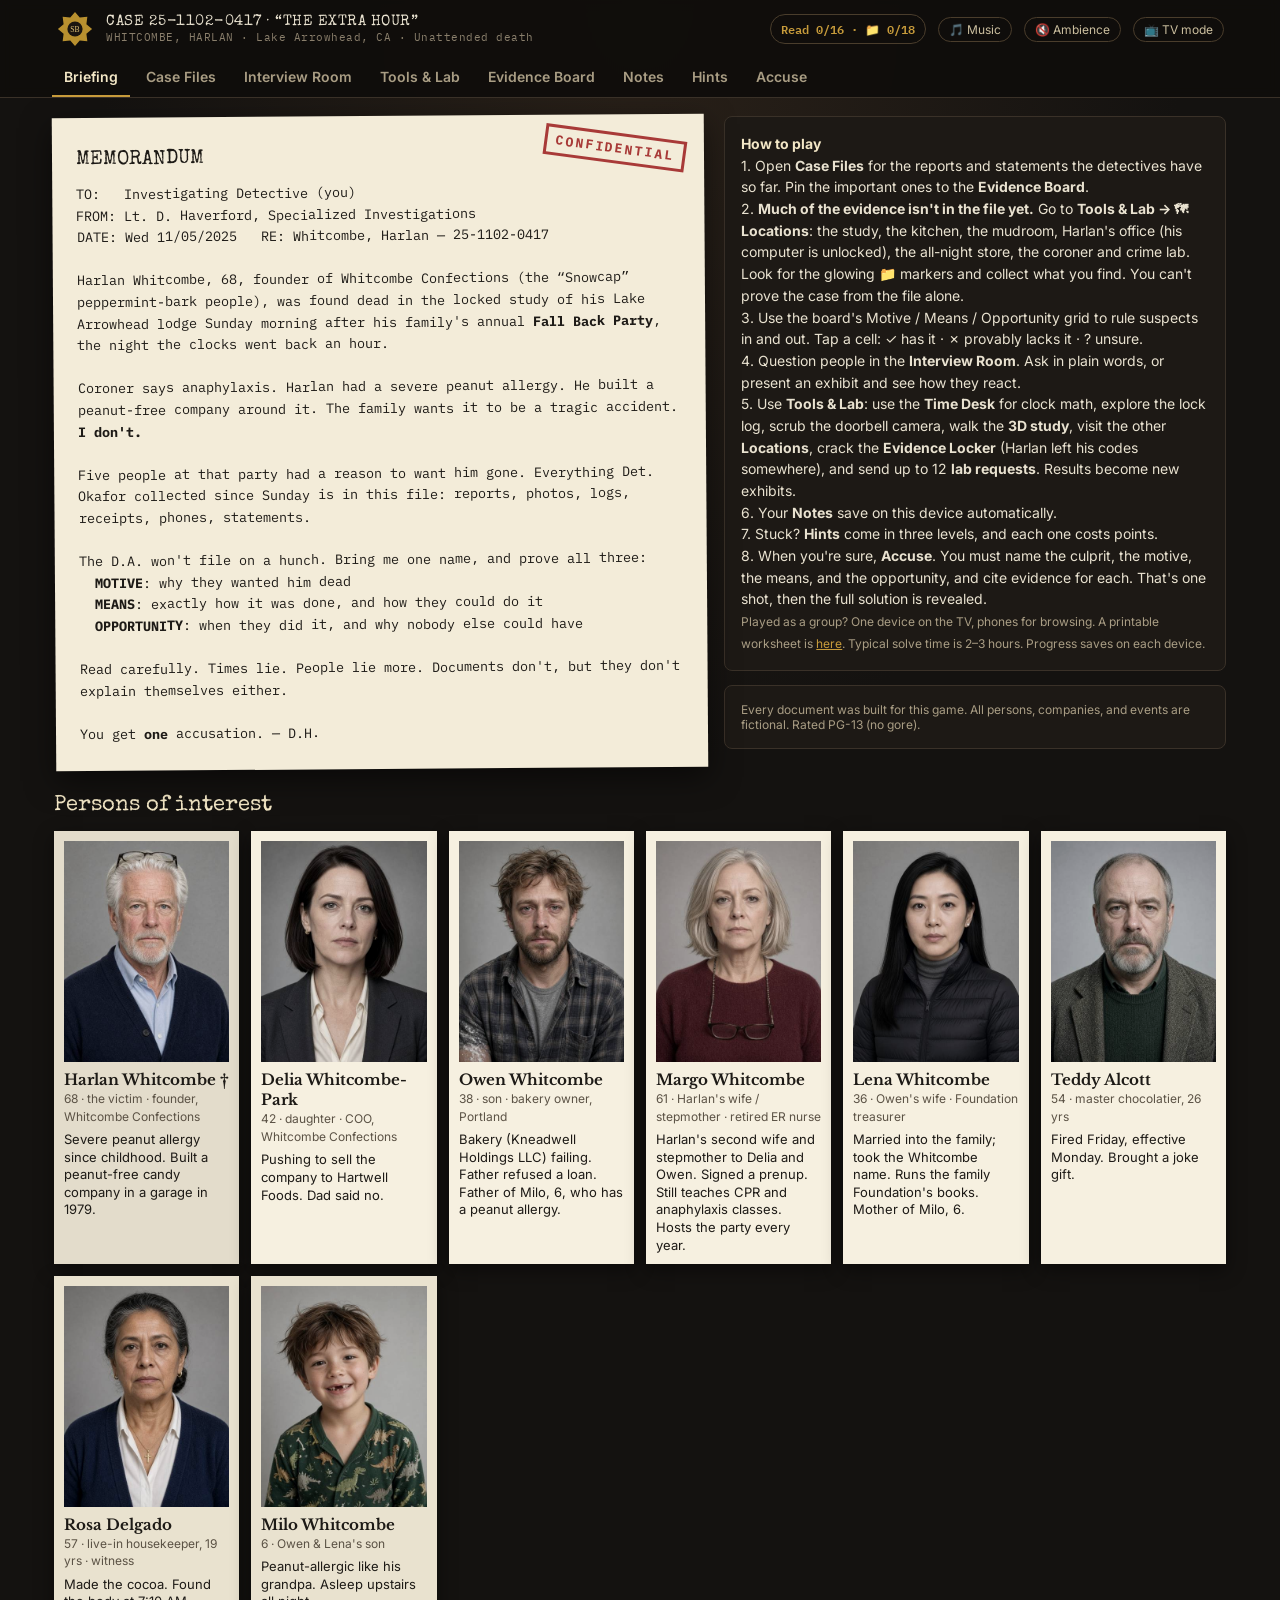
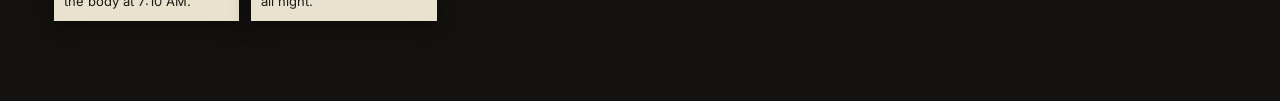
==== case/index.html @ 900fcb33 "Case v22: evidence scattered across locations; new Harlan's office (computer: mail, calendar, histor" ====
<!DOCTYPE html>
<html lang="en">
<head>
<meta charset="utf-8">
<meta name="viewport" content="width=device-width, initial-scale=1, viewport-fit=cover">
<meta name="robots" content="noindex,nofollow">
<title>Case 25-1102-0417 · The Extra Hour</title>
<link rel="preconnect" href="https://fonts.googleapis.com"><link rel="preconnect" href="https://fonts.gstatic.com" crossorigin>
<link href="https://fonts.googleapis.com/css2?family=Special+Elite&family=IBM+Plex+Mono:wght@400;600&family=Inter:wght@400;600;800&family=Caveat:wght@500&family=Libre+Baskerville:wght@400;700&display=swap" rel="stylesheet">
<style>
:root{--bg:#141210;--cork:#3b2a1c;--paper:#f3ecd9;--paper2:#fbf8ef;--ink:#1d1a16;--red:#9b1c1c;--manila:#d9b97a;--muted:#8a7f6c;--accent:#c79b3b}
*{box-sizing:border-box}
html,body{margin:0;background:var(--bg);color:#e9e2d0;font-family:Inter,system-ui,sans-serif;-webkit-text-size-adjust:100%}
body{background:radial-gradient(ellipse at top,#2a2119 0%,#141210 60%) fixed}
button{font:inherit;cursor:pointer}
header.top{position:sticky;top:0;z-index:20;background:rgba(15,13,11,.94);backdrop-filter:blur(6px);border-bottom:1px solid #3a3128}
.bar{display:flex;align-items:center;gap:12px;padding:10px 16px;max-width:1200px;margin:0 auto}
.seal{width:38px;height:38px;flex:none}
.ttl{font-family:'Special Elite',monospace;font-size:15px;line-height:1.2;letter-spacing:.5px}
.ttl small{display:block;color:var(--muted);font-family:'IBM Plex Mono',monospace;font-size:11px}
.score-pill{margin-left:auto;font:600 12px 'IBM Plex Mono';color:var(--accent);border:1px solid #4a3d2c;border-radius:20px;padding:4px 10px;white-space:nowrap}
.sound{background:none;border:1px solid #4a3d2c;color:#cbbf9f;border-radius:20px;padding:4px 10px;font-size:12px}
nav.tabs{display:flex;gap:4px;overflow-x:auto;max-width:1200px;margin:0 auto;padding:0 12px;scrollbar-width:none}
nav.tabs button{background:none;border:none;color:#a99d84;padding:10px 12px;border-bottom:2px solid transparent;font-weight:600;font-size:14px;white-space:nowrap}
nav.tabs button.on{color:#f3e7c6;border-color:var(--accent)}
@media(max-width:700px){nav.tabs{flex-wrap:wrap;overflow-x:visible;justify-content:center;gap:0 2px;padding:0 6px}nav.tabs button{padding:8px 8px;font-size:12.5px}}
main{max-width:1200px;margin:0 auto;padding:18px 14px 80px}
.view{display:none}.view.on{display:block;animation:fade .3s}
@keyframes fade{from{opacity:0;transform:translateY(4px)}to{opacity:1}}
h2.sec{font-family:'Special Elite';font-weight:400;font-size:22px;margin:6px 0 14px;color:#f3e7c6}
.lede{color:#c8bea7;max-width:760px;line-height:1.55}
/* briefing */
.brief{display:grid;grid-template-columns:1.3fr 1fr;gap:18px}
@media(max-width:820px){.brief{grid-template-columns:1fr}}
.memo{background:var(--paper);color:var(--ink);padding:26px 24px;font-family:'IBM Plex Mono',monospace;font-size:13.5px;line-height:1.6;box-shadow:0 10px 30px rgba(0,0,0,.5);position:relative;transform:rotate(-.4deg)}
.memo h3{font-family:'Special Elite';font-size:20px;margin:0 0 8px;font-weight:400}
.stamp{position:absolute;right:18px;top:18px;border:3px solid var(--red);color:var(--red);font:700 13px 'IBM Plex Mono';padding:4px 8px;transform:rotate(8deg);opacity:.85;letter-spacing:2px}
.cards{display:grid;grid-template-columns:repeat(auto-fill,minmax(180px,1fr));gap:12px}
.suspect{background:#f6f0e0;color:var(--ink);padding:10px;box-shadow:0 6px 18px rgba(0,0,0,.45);font-size:13px;line-height:1.35}
.suspect svg{width:100%;height:auto;display:block;background:#cfc6b3;margin-bottom:8px}
.suspect b{font-family:'Libre Baskerville',serif;font-size:15px;display:block}
.suspect i{color:#5b5245;font-style:normal;font-size:12px}
/* files */
.groups h4{font-family:'Special Elite';font-weight:400;color:var(--manila);margin:22px 0 8px;font-size:16px;letter-spacing:.5px}
.files{display:grid;grid-template-columns:repeat(auto-fill,minmax(210px,1fr));gap:12px}
.folder{position:relative;background:linear-gradient(#e2c487,#d4b06b);color:#2a2116;border:none;text-align:left;padding:16px 12px 12px;border-radius:2px 8px 4px 4px;box-shadow:0 4px 12px rgba(0,0,0,.4);min-height:86px;transition:transform .15s}
.folder:before{content:"";position:absolute;top:-9px;left:10px;width:70px;height:12px;background:#e2c487;border-radius:5px 5px 0 0}
.folder:hover{transform:translateY(-2px)}
.folder .id{font:600 11px 'IBM Plex Mono';opacity:.7}
.folder .nm{font-weight:600;font-size:14px;margin-top:3px;line-height:1.25}
.folder .seen{position:absolute;right:8px;top:8px;font-size:11px;font-family:'IBM Plex Mono';color:#5d4a20}
.folder.pinned{outline:2px solid var(--red)}
/* viewer */
.viewer{position:fixed;inset:0;z-index:50;background:rgba(9,8,6,.97);display:none;overflow:auto;-webkit-overflow-scrolling:touch}
.viewer.on{display:block}
.vtools{position:sticky;top:0;display:flex;gap:8px;justify-content:space-between;align-items:center;padding:10px 14px;background:#0e0c0a;border-bottom:1px solid #332a20;z-index:2}
.vtools button{background:#2a231b;border:1px solid #4a3d2c;color:#eadfc4;border-radius:6px;padding:7px 12px;font-size:13px}
.vtools .vt{font:600 13px 'IBM Plex Mono';color:#d8c8a0;overflow:hidden;text-overflow:ellipsis;white-space:nowrap}
.vbody{max-width:860px;margin:20px auto 60px;padding:0 10px}
/* documents */
.doc{background:var(--paper2);color:var(--ink);padding:28px 30px;box-shadow:0 12px 40px rgba(0,0,0,.6);font-family:'IBM Plex Mono',monospace;font-size:13px;line-height:1.55;position:relative;overflow-x:auto}
@media(max-width:600px){.doc{padding:18px 14px;font-size:12px}}
.doc h3{font-family:'Libre Baskerville',serif;font-size:17px;margin:0 0 4px}
.doc .hd{display:flex;justify-content:space-between;gap:10px;border-bottom:2px solid #222;padding-bottom:8px;margin-bottom:12px;flex-wrap:wrap}
.doc .agency{font-family:'Libre Baskerville',serif;font-weight:700;font-size:14px;letter-spacing:.5px}
.doc table{border-collapse:collapse;width:100%;margin:8px 0;font-size:12px}
.doc th,.doc td{border:1px solid #9d9583;padding:4px 6px;text-align:left;vertical-align:top}
.doc th{background:#e8e0cc;font-weight:600}
.doc .fld{display:grid;grid-template-columns:170px 1fr;gap:2px 10px;margin:6px 0}
@media(max-width:600px){.doc .fld{grid-template-columns:1fr}}
.doc .fld div:nth-child(odd){color:#5f574a;font-size:11px;text-transform:uppercase;padding-top:2px}
.doc p{margin:8px 0}
.doc .q{margin:9px 0}.doc .q b{display:inline-block;min-width:92px}
.doc .redact{background:#111;color:#111;user-select:none;padding:0 3px}
.doc .hand{font-family:Caveat,cursive;font-size:20px;color:#1d3f8f;line-height:1.1}
.doc .rstamp{display:inline-block;border:2px solid var(--red);color:var(--red);padding:2px 8px;transform:rotate(-4deg);font-weight:700;letter-spacing:1px;font-size:11px}
.doc .foot{margin-top:16px;padding-top:8px;border-top:1px dashed #999;font-size:11px;color:#655c4e}
.photo{background:#0d0d0d;padding:10px;color:#ddd}
.photo svg{width:100%;height:auto;display:block}
.photo .cap{font:12px 'IBM Plex Mono';color:#bbb;padding:8px 2px 0;line-height:1.5}
.receipt{background:#fbfbf7;width:min(300px,100%);margin:0 auto 18px;padding:16px 14px 26px;font:12px/1.35 'IBM Plex Mono',monospace;color:#222;box-shadow:0 6px 18px rgba(0,0,0,.4);-webkit-mask:linear-gradient(#000 0 0);clip-path:polygon(0 0,100% 0,100% 97%,95% 100%,90% 97%,85% 100%,80% 97%,75% 100%,70% 97%,65% 100%,60% 97%,55% 100%,50% 97%,45% 100%,40% 97%,35% 100%,30% 97%,25% 100%,20% 97%,15% 100%,10% 97%,5% 100%,0 97%)}
.receipt .c{text-align:center}.receipt .r{display:flex;justify-content:space-between}
.email{background:#fff;color:#202124;font-family:Inter,Arial,sans-serif;font-size:14px;line-height:1.5;padding:22px 24px;box-shadow:0 12px 40px rgba(0,0,0,.6)}
.email .subj{font-size:20px;margin:0 0 12px}
.email .meta{font-size:12.5px;color:#5f6368;border-bottom:1px solid #e3e3e3;padding-bottom:10px;margin-bottom:14px}
.email .meta b{color:#202124}
.phone{background:#000;border-radius:28px;padding:14px;max-width:420px;margin:0 auto;box-shadow:0 12px 40px rgba(0,0,0,.6)}
.phone .scr{background:#fff;border-radius:18px;padding:12px;font-family:Inter,sans-serif;color:#111;font-size:13.5px}
.bub{max-width:80%;padding:7px 11px;border-radius:16px;margin:4px 0;line-height:1.35}
.bub.in{background:#e9e9eb}.bub.out{background:#0a84ff;color:#fff;margin-left:auto}
.ts{font-size:10.5px;color:#888;text-align:center;margin:8px 0 2px;font-family:'IBM Plex Mono'}
.clip{background:#efe6cf;color:#222;font-family:'Libre Baskerville',serif;padding:22px;columns:2 240px;column-gap:22px;font-size:13px;line-height:1.55;box-shadow:0 12px 40px rgba(0,0,0,.6)}
.clip h3{column-span:all;font-size:24px;margin:0 0 6px;line-height:1.15}
.mono{font-family:'IBM Plex Mono',monospace}
/* board */
.board{background:var(--cork) url("data:image/svg+xml,%3Csvg xmlns='http://www.w3.org/2000/svg' width='120' height='120'%3E%3Cfilter id='n'%3E%3CfeTurbulence baseFrequency='.9' numOctaves='3'/%3E%3CfeColorMatrix values='0 0 0 0 .2 0 0 0 0 .13 0 0 0 0 .07 0 0 0 .55 0'/%3E%3C/filter%3E%3Crect width='120' height='120' filter='url(%23n)'/%3E%3C/svg%3E");padding:16px;border:10px solid #5b3f26;box-shadow:inset 0 0 40px rgba(0,0,0,.6)}
.grid{width:100%;border-collapse:separate;border-spacing:4px;font-size:13px}
.grid th{color:#f2e5c4;font-weight:600;text-align:left;padding:4px}
.grid td.nm{background:#f6f0e0;color:#222;padding:8px;font-weight:600;font-family:'Libre Baskerville';font-size:13px}
.cell{width:100%;min-width:64px;height:40px;border:none;border-radius:3px;background:#efe6cf;color:#222;font:700 18px Inter}
.cell[data-s="1"]{background:#cfe8c4;color:#1d5a12}.cell[data-s="2"]{background:#f1c8c0;color:#8f1b0f}.cell[data-s="3"]{background:#f3e3a8;color:#6b5207}
.pins{display:flex;flex-wrap:wrap;gap:10px;margin-top:14px}
.pin{background:#fbf6e6;color:#222;padding:10px 12px 8px;font-size:12.5px;box-shadow:0 4px 10px rgba(0,0,0,.5);position:relative;transform:rotate(var(--r,-1deg));max-width:200px;border:none;text-align:left}
.pin:before{content:"";position:absolute;top:-6px;left:50%;width:12px;height:12px;border-radius:50%;background:radial-gradient(circle at 35% 35%,#ff6b6b,#9b1c1c);box-shadow:0 2px 3px rgba(0,0,0,.5)}
.legend{color:#e8dcbc;font-size:12px;margin-top:8px}
textarea.notes{width:100%;min-height:55vh;background:#fdfaf0 repeating-linear-gradient(#fdfaf0 0 27px,#c9d8ef 27px 28px);color:#1d2a4a;border:none;padding:10px 14px 10px 46px;font:20px/28px Caveat,cursive;box-shadow:0 10px 30px rgba(0,0,0,.5);background-attachment:local;border-left:2px solid #e7a3a3;outline:none}
.panel{background:#1d1915;border:1px solid #3a3128;border-radius:8px;padding:16px;margin-bottom:14px}
.btn{background:var(--accent);color:#1a1209;border:none;border-radius:6px;padding:10px 16px;font-weight:700}
.btn.ghost{background:none;color:#e6d7b0;border:1px solid #5a4a33}
.btn.red{background:#9b1c1c;color:#fff}
.hint{border-left:3px solid var(--accent);padding:8px 12px;margin:10px 0;background:#25201a;color:#eadfc4;line-height:1.5}
form.acc label.opt{display:block;background:#f6f0e0;color:#222;margin:6px 0;padding:9px 11px;border-radius:4px;font-size:14px;line-height:1.35;cursor:pointer}
form.acc label.opt input{margin-right:8px}
form.acc fieldset{border:1px solid #3a3128;border-radius:8px;margin:0 0 16px;padding:12px}
form.acc legend{font-family:'Special Elite';color:#f3e7c6;font-size:17px;padding:0 6px}
.evpick{display:grid;grid-template-columns:repeat(auto-fill,minmax(200px,1fr));gap:4px;margin-top:8px}
.evpick label{font-size:12.5px;background:#2a231b;padding:6px 8px;border-radius:4px;color:#e6dcc3;cursor:pointer}
.small{font-size:12px;color:#a99d84}
.reveal{background:var(--paper);color:var(--ink);padding:24px;line-height:1.6;font-size:14.5px;box-shadow:0 12px 40px rgba(0,0,0,.6)}
.reveal h3{font-family:'Special Elite';font-weight:400;font-size:22px;margin:16px 0 6px}
.scoretbl td{padding:4px 10px;border-bottom:1px solid #ddd}
.big{font:800 46px Inter;color:var(--red)}
.mag{position:absolute;pointer-events:none;border:3px solid #ccc;border-radius:50%;width:170px;height:170px;box-shadow:0 6px 18px rgba(0,0,0,.6);display:none;background-repeat:no-repeat;z-index:5}
.toast{position:fixed;bottom:18px;left:50%;transform:translateX(-50%);background:#2b241b;color:#f3e7c6;padding:10px 16px;border-radius:8px;border:1px solid #5a4a33;z-index:99;display:none;font-size:14px}
@media(max-width:600px){.ttl small{display:none}.ttl{font-size:12px}.seal{width:30px;height:30px}.sound{padding:4px 8px;font-size:11px}.score-pill{font-size:11px;padding:3px 8px}.vtools{padding:8px}.vtools .vt{font-size:11px}.vtools button{padding:6px 9px}}
.suspect img{width:100%;aspect-ratio:3/4;object-fit:cover;display:block;margin-bottom:8px;filter:saturate(.85) contrast(1.02)}
.ivpick{display:flex;gap:10px;overflow-x:auto;padding-bottom:8px}
.ivpick button{background:#f6f0e0;border:none;padding:6px 6px 8px;width:104px;flex:none;color:#222;font-size:12px;font-weight:600;box-shadow:0 4px 12px rgba(0,0,0,.4)}
.ivpick button{border-radius:8px}.ivpick button.on{outline:2px solid var(--accent);outline-offset:2px}
.ivpick img{width:100%;aspect-ratio:3/4;object-fit:cover;display:block;margin-bottom:4px}
.iv{display:grid;grid-template-columns:minmax(360px,420px) minmax(0,1fr);gap:20px;margin-top:12px;align-items:stretch}
.iv .por{position:relative}
.iv .por img{width:100%;box-shadow:0 10px 28px rgba(0,0,0,.45)}
@media(max-width:700px){
main:has(#v-interview.on){padding:0 12px;height:calc(100dvh - var(--head,9rem));max-height:calc(100dvh - var(--head,9rem));overflow:hidden;box-sizing:border-box}
#v-interview.view.on{display:flex;flex-direction:column;flex:1;height:100%;max-height:100%;overflow:hidden;min-height:0}
#v-interview .lede{flex:none;margin:0 0 6px;font-size:13px;display:-webkit-box;-webkit-box-orient:vertical;-webkit-line-clamp:2;overflow:hidden}
#ivpick{flex:none;padding-bottom:6px}
#ivroom{flex:1;min-height:0;display:flex;flex-direction:column;overflow:hidden}
.iv{display:flex;flex-direction:column;gap:0;margin-top:4px;flex:1;min-height:0;overflow:hidden}
.iv>*{min-width:0}
.iv .por{position:relative;display:flex;flex-direction:column;align-items:center;text-align:center;flex:none;z-index:2}
.iv .por img{width:min(90vw,100%,calc(45vh * 3 / 4));flex:none}
.iv-main{flex:1;min-height:0;display:flex;flex-direction:column}
.livebar{flex:none}
.chat{flex:1;min-height:120px;max-height:none;overflow:auto}
.dock{flex:none}
}
.chat{flex:1;min-height:200px;max-height:56vh;overflow:auto;padding:8px 4px 14px;display:flex;flex-direction:column;gap:10px;font:15px/1.55 Inter,system-ui,sans-serif;color:#efe6cf;background:transparent;scrollbar-width:thin}
.chat .qq{align-self:flex-end;max-width:85%;background:#3a332b;color:#f3e7c6;border-radius:16px 16px 4px 16px;padding:8px 12px;font-size:13.5px;font-weight:500;line-height:1.45}
.chat .qq.ev,.chat .ev{background:#2c3640;color:#d7e4f0}
.chat .aa{align-self:flex-start;max-width:92%;padding:2px 2px 6px;font-size:15px;line-height:1.55;color:#efe6cf}
.chat .aa i,.chat .aa i.sd,.chat .aa .beat{font-style:italic;color:#b9ad8f;font-size:13.5px;font-family:inherit}
.chat .aa.live{border-left:2px solid var(--accent);padding-left:10px}
.askrow{display:flex;gap:8px;margin-top:10px;flex-wrap:wrap}
.askrow input,.askrow select{flex:1;min-width:180px;background:#1d1915;border:1px solid #4a3d2c;color:#eee;padding:10px;border-radius:6px;font:14px Inter}
.toolnav{display:flex;gap:6px;flex-wrap:wrap;margin-bottom:12px}
.toolnav button{background:#2a231b;border:1px solid #4a3d2c;color:#e6dcc3;border-radius:20px;padding:7px 12px;font-size:13px}
.toolnav button.on{background:var(--accent);color:#1a1209}
.ltbl{width:100%;border-collapse:collapse;background:var(--paper2);color:#222;font:12.5px 'IBM Plex Mono'}
.ltbl th{background:#e8e0cc;cursor:pointer;user-select:none;padding:6px;border:1px solid #bbb;text-align:left}
.ltbl td{padding:5px 6px;border:1px solid #ccc}
.ltbl tr.hl td{background:#fff3b0}
.keypad{display:grid;grid-template-columns:repeat(3,64px);gap:10px;justify-content:center;margin:14px auto}
.keypad button{height:64px;border-radius:50%;border:1px solid #555;background:#2b2b2e;color:#fff;font:600 22px Inter}
.dots{display:flex;gap:10px;justify-content:center;margin:10px}.dots span{width:13px;height:13px;border-radius:50%;border:2px solid #ddd}.dots span.f{background:#ddd}
.lockcard{background:#111;border-radius:22px;padding:20px;max-width:340px;margin:0 auto;color:#fff;text-align:center;box-shadow:0 10px 30px rgba(0,0,0,.6)}
.dial{display:flex;gap:8px;justify-content:center;margin:14px 0}.dial input{width:52px;height:64px;text-align:center;font:700 28px 'IBM Plex Mono';background:#c9b27a;border:3px solid #6b5527;border-radius:6px;color:#2a1d07}
.labform{background:var(--paper2);color:#222;padding:18px;font-family:'IBM Plex Mono',monospace;font-size:13px;max-width:720px}
.labform select,.labform textarea{width:100%;padding:8px;font:13px 'IBM Plex Mono';margin:4px 0 10px;border:1px solid #999;background:#fff}
.labres{margin-top:14px}
.scrub input[type=range]{width:100%}
.livebar{display:flex;align-items:center;gap:8px;flex-wrap:nowrap;margin:0 0 6px;color:#e6dcc3;font-size:13px;min-width:0}
.livebar .livestat{flex:1;min-width:0;overflow:hidden;text-overflow:ellipsis;white-space:nowrap;color:#b9ad8f;font-size:12px}
[hidden]{display:none!important}
.pm-msg{margin:12px 0 0;padding:14px 16px;color:#efe6cf;background:#2a251f;border-radius:12px;font:15px/1.5 Inter,system-ui,sans-serif;max-width:36rem}
#ivroom .pm-msg{margin-top:8px}

.livebar .pill.tight{padding-left:10px}
.livebar label.pill{display:inline-flex;gap:6px;align-items:center;cursor:pointer;font-weight:600}
.livebar .beta{background:var(--accent);color:#1a1209;border-radius:8px;padding:1px 6px;font-size:10px;text-transform:uppercase}
.typing{animation:blink 1s infinite}@keyframes blink{50%{opacity:.3}}
.ltnote{background:#fff7d1;border:1px dashed #b8a24a;padding:8px 10px;margin:6px 0 10px;font-size:13px;color:#3a3220}.timedesk p{margin:8px 0;line-height:1.5}.tdgrid{display:grid;grid-template-columns:minmax(0,1.4fr) minmax(0,1fr);gap:16px;margin-top:8px}@media(max-width:700px){.tdgrid{grid-template-columns:minmax(0,1fr)}}.tdconv{background:#1d1915;border:1px solid #4a3d2c;border-radius:8px;padding:10px;margin-top:12px}.tdconv .row2{display:flex;flex-wrap:wrap;gap:8px;align-items:center;margin:8px 0}.tdconv input{background:#2a241d;color:#eee;border:1px solid #4a3d2c;border-radius:6px;padding:6px;width:110px;margin-left:6px}.tdout{color:#f3e7c6}

/* v10: phones (m11, m12) */
@media(max-width:480px){.vtools{gap:6px}.vtools .vt{flex:1;min-width:0}.vtools .vbtns{flex:none;white-space:nowrap}.vtools .pl{display:none}}
@media(max-width:420px){.board{padding:8px;border-width:6px}.cell{min-width:48px}}
/* v10: live voice upgrades */
.onair{display:inline-flex;align-items:center;gap:4px;background:#2a0b08;color:#ff5a47;border:1px solid #ff5a47;border-radius:6px;padding:1px 8px;font:700 11px 'IBM Plex Mono',monospace;letter-spacing:1.5px;text-shadow:0 0 6px #ff3b2b;animation:onair 2.4s ease-in-out infinite}
@keyframes onair{0%,100%{opacity:1;box-shadow:0 0 8px rgba(255,59,43,.55)}50%{opacity:.72;box-shadow:0 0 2px rgba(255,59,43,.2)}}
.vbtn{margin-left:auto;background:#2a231b;border:1px solid #4a3d2c;color:#eadfc4;border-radius:14px;padding:4px 10px;font-size:12px;cursor:pointer}
.mic{min-width:48px;font-size:18px;touch-action:none;user-select:none;-webkit-user-select:none}
.mic.rec{background:#8f1b0f!important;color:#fff;border-color:#ff5a47!important;animation:onair 1s ease-in-out infinite}
.chat .beat{color:#6b5d48}
.chat .tw{opacity:0}.chat .tw.on{opacity:1;transition:opacity .12s}
.por img.talking{animation:talk .42s ease-in-out infinite alternate}
@keyframes talk{from{transform:scale(1);filter:brightness(1)}to{transform:scale(1.025);filter:brightness(1.12)}}
@media(prefers-reduced-motion:reduce){.por img.talking,.onair,.mic.rec{animation:none}}
/* v10: living-room (TV) mode */
body.tv main{zoom:1.3}
body.tv .viewer{zoom:1.25}
body.tv .top .bar{zoom:1.15}
body.tv #tvbtn{background:#b8902f;color:#1a1209}
body.tv #v-interview .lede{display:none}
body.tv .chat{font-size:20px;line-height:1.5;max-height:62vh}
body.tv .chat .qq,body.tv .chat .ev,body.tv .chat .qq.ev{font-size:16px}
body.tv .askbar input,body.tv .askrow input,body.tv .askrow select{font-size:17px}
@media(min-width:800px){body.tv .iv{display:grid;grid-template-columns:minmax(360px,420px) minmax(0,1fr)!important;gap:22px;align-items:start}
 body.tv .iv .por{display:block}body.tv .iv .por img{width:100%}
 body.tv #chat>div:not(:nth-last-child(-n+4)){display:none}
 body.tv #chat{font-size:22px;min-height:42vh;background:transparent;color:#f6efdc;box-shadow:none}
 body.tv #chat .qq{color:#ffb4a6}body.tv #chat .ev{color:#9fc8ef}body.tv #chat .beat{color:#bfae8d}}
@media(max-width:600px){.sound .sl{display:none}.sound{font-size:14px!important;padding:4px 8px}}
/* v11: animated portraits */
.iv .por .pv{position:relative;width:100%;aspect-ratio:3/4;overflow:hidden;background:#2b2b2b;box-shadow:0 6px 18px rgba(0,0,0,.5);flex:none}
.iv .por .pv img,.iv .por .pv video{position:absolute;inset:0;width:100%;height:100%;object-fit:cover;box-shadow:none;display:block}
.iv .por .pv video{opacity:0;transition:opacity .15s linear;pointer-events:none}
.iv .por .pv video.on{opacity:1}
.iv .por .pv.novid video{display:none}
/* when a suspect is open: drop the lede, shrink the picker, keep face + dock on screen */
#v-interview:has(.iv) h2.sec,#v-interview:has(.iv) .lede{display:none}
#v-interview:has(.iv) #ivpick button{width:72px;padding:4px 4px 6px;font-size:11px}
#v-interview:has(.iv) #ivpick{padding-bottom:4px;gap:8px}
@media(max-width:700px){
  body:has(#v-interview.on) .ttl{font-size:12px;max-width:42vw;white-space:nowrap;overflow:hidden;text-overflow:ellipsis}
  body:has(#v-interview.on) nav.tabs{flex-wrap:nowrap;overflow-x:auto;justify-content:flex-start;padding:0 8px}
  #v-interview:has(.iv) #ivpick button{width:56px;padding:3px;font-size:10px}
  #v-interview:has(.iv) .iv .por .pv{width:min(90vw,100%,calc(36vh * 3 / 4));max-height:36vh}
  #v-interview:has(.iv) .nameplate{width:min(90vw,100%,calc(36vh * 3 / 4))}
}
@media(min-width:701px){
  #v-interview:has(.iv){display:flex;flex-direction:column;height:calc(100dvh - var(--head,6.5rem) - 12px);max-height:calc(100dvh - var(--head,6.5rem) - 12px);overflow:hidden}
  #v-interview:has(.iv) #ivroom{flex:1;min-height:0;display:flex;flex-direction:column}
  #v-interview:has(.iv) .iv{flex:1;min-height:0;margin-top:8px;grid-template-columns:minmax(280px,min(420px,calc((100dvh - var(--head,6.5rem) - 8rem) * 3 / 4))) minmax(0,1fr)}
  #v-interview:has(.iv) .iv .por .pv{width:100%;max-height:calc(100dvh - var(--head,6.5rem) - 8rem)}
  #v-interview:has(.iv) .iv-main{max-height:none;flex:1;min-height:0;height:100%;display:flex;flex-direction:column}
  #v-interview:has(.iv) .iv-main .chat{flex:1;min-height:0}
}
/* v13: interview chrome — large sticky portraits, chat bubbles, docked ask bar, evidence chips */
.iv .por .pv{border-radius:12px}
@media(max-width:700px){.iv .por .pv{width:min(90vw,100%,calc(45vh * 3 / 4));max-height:45vh;border-radius:12px}}
@media(min-width:701px){
  .iv{align-items:start}
  .iv .por{position:sticky;top:calc(var(--head,6.5rem) + 8px)}
  .iv-main{min-height:0;display:flex;flex-direction:column;max-height:calc(100dvh - var(--head,6.5rem) - 24px)}
  .iv-main .chat{max-height:none}
}
@media(min-width:800px){body.tv .iv .por .pv{width:100%}}
.nameplate{position:absolute;left:50%;bottom:0;transform:translateX(-50%);width:100%;max-width:100%;box-sizing:border-box;padding:36px 14px 12px;background:linear-gradient(transparent,rgba(0,0,0,.88));text-align:left;z-index:3;pointer-events:none;border-radius:0 0 12px 12px}
@media(max-width:700px){.nameplate{width:min(90vw,100%,calc(45vh * 3 / 4));text-align:center}}
.nameplate b{display:block;font:700 16px/1.25 'Libre Baskerville',serif;color:#f3e7c6;text-shadow:0 1px 6px #000}
.nameplate span,.nameplate .role,.nameplate .small{display:block;margin-top:2px;font:12px/1.35 Inter,system-ui,sans-serif;color:#d4cbb0;text-shadow:0 1px 4px #000}
.iv-main{min-width:0}
.dock{flex:none;padding:6px 0 calc(8px + env(safe-area-inset-bottom,0));min-width:0;width:100%;overflow:hidden}
.chips{display:flex;flex-wrap:wrap;gap:6px;align-content:flex-start;max-height:calc(3 * 26px + 2 * 6px + 4px);overflow-x:hidden;overflow-y:auto;padding:2px 0 2px;scrollbar-width:thin;-webkit-overflow-scrolling:touch;min-width:0}
.chip{flex:0 0 auto;max-width:100%;box-sizing:border-box;background:#2a251f;color:#eadfc4;border:0;border-radius:999px;padding:5px 9px;font:600 12px Inter,system-ui,sans-serif;white-space:nowrap;cursor:pointer}
.chip b{color:#f3e7c6;margin-right:4px;font-weight:700}
.chip.pinned{box-shadow:inset 0 0 0 1px var(--accent)}
.chip:hover,.chip:focus{background:#3a332b}
.askbar{display:flex;gap:8px;align-items:center;flex-wrap:nowrap;margin:0}
.askbar input{flex:1;min-width:0;padding:12px 16px;border:0;border-radius:999px;background:#241f1a;color:#efe6cf;font:15px Inter,system-ui,sans-serif;outline:none}
.askbar input:focus{box-shadow:0 0 0 2px rgba(199,155,59,.55)}
.icon-btn{flex:none;width:44px;height:44px;border:0;border-radius:50%;background:#2a251f;color:#efe6cf;font-size:18px;cursor:pointer;display:inline-flex;align-items:center;justify-content:center;touch-action:none;user-select:none;-webkit-user-select:none;-webkit-touch-callout:none}
.icon-btn:hover{background:#3a332b}
.icon-btn.rec,.icon-btn.mic.rec{background:#8f1b0f;color:#fff;animation:onair 1s ease-in-out infinite}
.listen-hint{display:none;font:600 12px Inter,system-ui,sans-serif;color:#f3d0c8;padding:0 2px 6px;letter-spacing:.02em}
.listen-hint.on,.listen-hint:not([hidden]){display:block;animation:onair 1s ease-in-out infinite}
.ask-btn{flex:none;border:0;border-radius:999px;padding:0 18px;height:44px;background:var(--accent);color:#1a1209;font:700 14px Inter,system-ui,sans-serif;cursor:pointer}
.ask-btn:hover{filter:brightness(1.08)}
.pill{display:inline-flex;align-items:center;gap:5px;background:#2a251f;color:#eadfc4;border:0;border-radius:999px;padding:6px 11px;font:600 12px Inter,system-ui,sans-serif;text-decoration:none;white-space:nowrap;cursor:pointer;line-height:1.2}
.pill:hover{background:#3a332b}
.pill input{accent-color:var(--accent)}
.help-pop{background:#221e19;border-radius:12px;padding:12px 14px;margin:0 0 8px;font-size:13px;color:#d4cbb0;line-height:1.55;flex:none}
.help-pop p{margin:0}
.help-pop[hidden]{display:none}
@media(max-width:420px){.livebar .lbl{display:none}.pill{padding:6px 9px}}
.aa i.sd{font-style:italic;color:#b9ad8f;font-family:inherit}

#v-interview .chat{min-height:0}
@media(max-width:700px){#v-interview .chat{min-height:0}#v-interview .dock{padding-bottom:calc(6px + env(safe-area-inset-bottom,0))}}

.placegrid{display:grid;grid-template-columns:repeat(auto-fill,minmax(210px,1fr));gap:12px}
.placecard{position:relative;text-align:left;background:#17130f;border:1px solid #4a3d2c;border-radius:12px;overflow:hidden;color:#eadfc4;cursor:pointer;padding:0;font:inherit}
.placecard img{display:block;width:100%;aspect-ratio:16/9;object-fit:cover}
.placecard b{display:block;padding:8px 10px 0;font:600 15px Georgia,serif;color:#f3e7c6}
.placecard span{display:block;padding:2px 10px 10px;font-size:11.5px;color:#b9ab8a}
.placecard i{position:absolute;right:8px;top:8px;background:rgba(20,16,12,.85);border:1px solid #b8862f;color:#f3e7c6;border-radius:12px;padding:2px 8px;font-size:11px;font-style:normal}
@media(max-width:440px){.score-pill{white-space:normal;text-align:center;max-width:74px;line-height:1.25;padding:3px 6px}header.top .bar .ttl{min-width:0}}
</style>
<link rel="icon" href="data:image/svg+xml,%3Csvg xmlns='http://www.w3.org/2000/svg' viewBox='0 0 16 16'%3E%3Ctext y='14' font-size='14'%3E%F0%9F%95%B5%3C/text%3E%3C/svg%3E">
</head>
<body>
<header class="top">
 <div class="bar">
  <svg class="seal" viewBox="0 0 40 40"><path d="M20 2l5 6 8-1-1 8 6 5-6 5 1 8-8-1-5 6-5-6-8 1 1-8-6-5 6-5-1-8 8 1z" fill="#b8902f"/><circle cx="20" cy="20" r="8" fill="#1a1510"/><text x="20" y="23.5" font-size="8" text-anchor="middle" fill="#e2c479" font-family="Georgia">SB</text></svg>
  <div class="ttl">CASE 25-1102-0417 · “THE EXTRA HOUR”<small>WHITCOMBE, HARLAN · Lake Arrowhead, CA · Unattended death</small></div>
  <span class="score-pill" id="pill">Files read 0/34</span>
  <button class="sound" id="bgmbtn" type="button" aria-pressed="true" aria-label="Music">🎵<span class="sl"> Music</span></button>
  <button class="sound" id="snd" aria-pressed="false" aria-label="Ambience">🔇<span class="sl"> Ambience</span></button>
  <button class="sound" id="tvbtn" aria-pressed="false" title="Living-room mode: big text, full screen, screen stays awake" aria-label="TV mode">📺<span class="sl"> TV mode</span></button>
 </div>
 <nav class="tabs" id="tabs">
  <button data-v="brief" class="on">Briefing</button><button data-v="files">Case Files</button><button data-v="interview">Interview Room</button><button data-v="tools">Tools &amp; Lab</button><button data-v="board">Evidence Board</button><button data-v="notes">Notes</button><button data-v="hints">Hints</button><button data-v="accuse">Accuse</button>
 </nav>
</header>
<main>
<section class="view on" id="v-brief">
 <div class="brief">
  <div class="memo">
   <div class="stamp">CONFIDENTIAL</div>
   <h3>MEMORANDUM</h3>
   TO: &nbsp;&nbsp;Investigating Detective (you)<br>
   FROM: Lt. D. Haverford, Specialized Investigations<br>
   DATE: Wed 11/05/2025 &nbsp; RE: Whitcombe, Harlan — 25-1102-0417<br><br>
   Harlan Whitcombe, 68, founder of Whitcombe Confections (the “Snowcap” peppermint-bark people), was found dead in the locked study of his Lake Arrowhead lodge Sunday morning after his family's annual <b>Fall Back Party</b>, the night the clocks went back an hour.<br><br>
   Coroner says anaphylaxis. Harlan had a severe peanut allergy. He built a peanut-free company around it. The family wants it to be a tragic accident. <b>I don't.</b><br><br>
   Five people at that party had a reason to want him gone. Everything Det. Okafor collected since Sunday is in this file: reports, photos, logs, receipts, phones, statements.<br><br>
   The D.A. won't file on a hunch. Bring me one name, and prove all three:<br>
   &nbsp;&nbsp;<b>MOTIVE</b>: why they wanted him dead<br>
   &nbsp;&nbsp;<b>MEANS</b>: exactly how it was done, and how they could do it<br>
   &nbsp;&nbsp;<b>OPPORTUNITY</b>: when they did it, and why nobody else could have<br><br>
   Read carefully. Times lie. People lie more. Documents don't, but they don't explain themselves either.<br><br>
   You get <b>one</b> accusation. — D.H.
  </div>
  <div>
   <div class="panel" style="line-height:1.55;font-size:14px">
    <b style="color:#f3e7c6">How to play</b><br>
    1. Open <b>Case Files</b> for the reports and statements the detectives have so far. Pin the important ones to the <b>Evidence Board</b>.<br>
    2. <b>Much of the evidence isn't in the file yet.</b> Go to <b>Tools &amp; Lab → 🗺 Locations</b>: the study, the kitchen, the mudroom, Harlan's office (his computer is unlocked), the all-night store, the coroner and crime lab. Look for the glowing 📁 markers and collect what you find. You can't prove the case from the file alone.<br>
    3. Use the board's Motive / Means / Opportunity grid to rule suspects in and out. Tap a cell: ✓ has it · ✗ provably lacks it · ? unsure.<br>
    4. Question people in the <b>Interview Room</b>. Ask in plain words, or present an exhibit and see how they react.<br>
    5. Use <b>Tools &amp; Lab</b>: use the <b>Time Desk</b> for clock math, explore the lock log, scrub the doorbell camera, walk the <b>3D study</b>, visit the other <b>Locations</b>, crack the <b>Evidence Locker</b> (Harlan left his codes somewhere), and send up to 12 <b>lab requests</b>. Results become new exhibits.<br>
    6. Your <b>Notes</b> save on this device automatically.<br>
    7. Stuck? <b>Hints</b> come in three levels, and each one costs points.<br>
    8. When you're sure, <b>Accuse</b>. You must name the culprit, the motive, the means, and the opportunity, and cite evidence for each. That's one shot, then the full solution is revealed.<br>
    <span class="small">Played as a group? One device on the TV, phones for browsing. A printable worksheet is <a href="worksheet.html" target="_blank" style="color:var(--accent)">here</a>. Typical solve time is 2–3 hours. Progress saves on each device.</span>
   </div>
   <div class="panel small">Every document was built for this game. All persons, companies, and events are fictional. Rated PG-13 (no gore).</div>
  </div>
 </div>
 <h2 class="sec" style="margin-top:26px">Persons of interest</h2>
 <div class="cards" id="suspects"></div>
</section>

<section class="view" id="v-files">
 <h2 class="sec">Case files</h2>
 <p class="lede">Tap a folder to open it, and tap any photo to zoom in. Folders you've opened are ticked. Use ‹ › to flip through the files.</p>
 <div class="groups" id="groups"></div>
</section>

<section class="view" id="v-interview">
 <h2 class="sec">Interview room</h2>
 <p class="lede" id="ivlede">Pick someone, type a question in plain words (“Where were you after the toast?”, “Tell me about the EpiPen”), or <b>present an exhibit</b> and watch the reaction. People answer what they're asked. Some are more honest than others. <span class="small">New to this case file? <a href="practice/">Try a practice case</a> (a made-up neighbor and a missing pie; nothing to do with this case).</span></p>
 <div id="ivpick" class="ivpick"></div>
 <div id="ivroom"></div>
</section>
<section class="view" id="v-tools">
 <h2 class="sec">Tools &amp; lab</h2>
 <div class="toolnav" id="toolnav"><button data-t="time">⏱ Time desk</button><button data-t="lock">🔐 Lock-log explorer</button><button data-t="cam">📹 Doorbell scrubber</button><button data-t="locker">🗄 Evidence locker</button><button data-t="lab">🧪 Lab request</button><button data-t="places" class="on">🗺 Locations</button><button data-t="study">🧊 3D study</button></div>
 <div id="toolbox"></div>
</section>
<section class="view" id="v-board">
 <h2 class="sec">Evidence board</h2>
 <div class="board">
  <table class="grid" id="mmo"><thead><tr><th>Suspect</th><th>Motive</th><th>Means</th><th>Opportunity</th></tr></thead><tbody></tbody></table>
  <div class="legend">Tap to cycle: <b>·</b> unknown → <b>✓</b> has it → <b>✗</b> provably lacks it → <b>?</b> suspicious</div>
  <div class="pins" id="pins"></div>
  <div class="legend" id="pinhelp">Pin files from the file viewer (📌) and they'll appear here.</div>
 </div>
</section>

<section class="view" id="v-notes">
 <h2 class="sec">Detective's notebook</h2>
 <textarea class="notes" id="notes" placeholder="Timeline, contradictions, who was where..."></textarea>
 <p class="small">Saved automatically on this device. <button class="btn ghost" id="clearnotes" style="padding:4px 10px;font-size:12px">Clear notes</button></p>
</section>

<section class="view" id="v-hints">
 <h2 class="sec">Hints from Det. Okafor</h2>
 <p class="lede">Each hint costs points off your final score. Unlock them in order.</p>
 <div id="hintbox"></div>
</section>

<section class="view" id="v-accuse">
 <h2 class="sec">File charges</h2>
 <div id="accwrap"></div>
</section>
</main>

<div class="viewer" id="viewer"><div class="vtools"><button id="vprev" aria-label="Previous file">‹</button><span class="vt" id="vtitle"></span><span class="vbtns"><button id="vpin" aria-label="Pin to board">📌<span class="pl"> Pin</span></button> <button id="vnext" aria-label="Next file">›</button> <button id="vclose" aria-label="Close">✕</button></span></div><div class="vbody" id="vbody"></div></div>
<div class="toast" id="toast"></div>
<template id="d-R1" data-g="Official reports" data-t="Incident / Crime Report">
<div class="doc">
<div class="hd"><div><div class="agency">SAN BERNARDINO COUNTY SHERIFF'S DEPARTMENT</div>Twin Peaks Station · Incident / Crime Report</div><div>DR# 25-1102-0417<br>Page 1 of 2</div></div>
<div class="fld">
<div>Incident type</div><div>Death investigation (unattended), reclassified 11/02 1430 hrs: Suspicious</div>
<div>Location</div><div>“Larkspur Lodge,” 2770 Cedar Crest Rd, Lake Arrowhead CA 92352</div>
<div>Reported</div><div>Sun 11/02/2025 0712 hrs PST (911, R. Delgado)</div>
<div>Arrived</div><div>0731 hrs: Dep. M. Castellanos #4602, Dep. J. Ruiz #3905</div>
<div>Decedent</div><div>WHITCOMBE, Harlan James · M/W · DOB 04/09/1957 (68)</div>
<div>Investigator</div><div>Det. Renée Okafor #2218, Specialized Investigations</div>
</div>
<p><b>⚠ TIME NOTE:</b> Pacific Daylight Time ended at 0200 hrs on 11/02/2025, and clocks were set back to 0100 hrs. <b>The hour 0100–0159 occurred twice that night</b> (first as PDT = UTC−7, then as PST = UTC−8). This report uses PST unless marked otherwise. Device records were collected as kept: some in UTC, some in local time. Investigators should confirm which “1 o'clock” any time refers to.</p>
<p><b>NARRATIVE:</b> On arrival, R/P Rosa DELGADO (housekeeper) met deputies at the front door. She stated she had unlocked the decedent's study at approx. 0710 hrs with her keypad code to bring coffee, and found the decedent unresponsive on the floor beside his desk chair. The study door was closed and locked. The study's only other opening, a window, was latched from inside with undisturbed frost on the exterior sill. Medic 91 pronounced death at 0738 hrs.</p>
<p>Decedent was lying supine between the desk and the hearth. A grey-and-green plastic device (Item 3) was on the rug near his right hand. The top-right desk drawer (Item 2) was open. A ceramic mug containing a small amount of cocoa residue (Item 1) was on the desk, on a coaster. No signs of struggle. Minor abrasion on the decedent's forehead, consistent with a fall against the hearth edge.</p>
<p>Family members stated the decedent had a severe peanut allergy and “always” kept an epinephrine auto-injector (EpiPen) in the top-right desk drawer. No functional auto-injector was located in the study.</p>
<p>At 1105 hrs, during a search of the exterior refuse area beside the mudroom door, Dep. Ruiz located a white plastic store bag (Item 9) in the left (trash) bin, on top of household refuse. It contained an adult EpiPen auto-injector bearing the decedent's pharmacy label (Item 11) and a mostly full jar of powdered peanut butter (Item 10), its seal torn. Items were photographed and booked.</p>
<p><b>PERSONS AT RESIDENCE, night of 11/01–11/02:</b> Margo WHITCOMBE (Harlan's wife / stepmother); Delia WHITCOMBE-PARK (daughter); Owen WHITCOMBE (son); Lena WHITCOMBE (Owen's wife; married into the family); Milo WHITCOMBE (6, son of Owen/Lena); Theodore “Teddy” ALCOTT (employee, guest; left after midnight); Rosa DELGADO (housekeeper, resides on site).</p>
<p><b>EVIDENCE BOOKED:</b> 1 Mug w/ residue (desk) · 2 Desk drawer contents · 3 Plastic device (rug) · 4 Reading glasses (floor) · 5 Decedent's smartwatch · 6 Study keypad lock (data download) · 7 Doorbell camera export · 8 Study printer (log) · 9 Store bag (exterior bin) · 10 Powdered peanut butter jar · 11 Adult EpiPen (decedent's) · 12 “Hartwell PeanutCrunch” tin (garage refrigerator)</p>
<div class="foot">Reporting deputy: M. Castellanos #4602 · Approved: Sgt. L. Hallorann #1880 · 11/02/2025</div>
</div>
</template>

<template id="d-R2" data-g="Official reports" data-t="Coroner: Autopsy Summary">
<div class="doc">
<div class="hd"><div><div class="agency">SAN BERNARDINO COUNTY SHERIFF-CORONER</div>Division of Forensic Pathology · Autopsy Summary</div><div>Case C-25-08812<br>Ref DR# 25-1102-0417</div></div>
<div class="fld">
<div>Decedent</div><div>Harlan James Whitcombe, 68 y/o male · 183 cm · 88 kg</div>
<div>Exam date</div><div>11/02/2025 1600 hrs · Pathologist: A. Lindqvist, MD</div>
<div>Medical history</div><div>Severe IgE-mediated peanut allergy (documented anaphylaxis 1979, 2011). Rx: epinephrine auto-injector 0.3 mg (adult, EpiPen®), atorvastatin 20 mg.</div>
</div>
<p><b>EXTERNAL:</b> 2.1 cm abrasion, right forehead, consistent with a terminal fall. Periorbital and lip swelling. <b>No injection site identified on either thigh or elsewhere.</b> No defense injuries.</p>
<p><b>INTERNAL:</b> Marked laryngeal and epiglottic edema with near-total airway occlusion. Hyperinflated lungs with mucus plugging. Heart: mild coronary atherosclerosis, not significant.</p>
<table><tr><th>Laboratory</th><th>Result</th><th>Comment</th></tr>
<tr><td>Serum mast-cell tryptase</td><td>94 ng/mL</td><td>Markedly elevated (ref &lt; 11.4). Consistent with anaphylaxis.</td></tr>
<tr><td>Peanut-specific IgE (Ara h 2)</td><td>&gt; 100 kU/L</td><td>Class 6, highest sensitization.</td></tr>
<tr><td>Gastric contents</td><td>~120 mL brown fluid</td><td>Cocoa/milk. Peanut protein (Ara h 2) <b>detected</b>.</td></tr>
<tr><td>Ethanol (blood)</td><td>0.05 g/dL</td><td>—</td></tr>
<tr><td>Comprehensive drug screen</td><td>Negative</td><td>No sedatives, opioids, or digoxin.</td></tr>
<tr><td>Epinephrine (post-mortem)</td><td>Not elevated</td><td>No evidence that epinephrine was administered.</td></tr></table>
<p><b>CAUSE OF DEATH:</b> Anaphylaxis due to peanut ingestion.<br><b>MANNER:</b> Pending (investigation).<br><b>ESTIMATED INTERVAL:</b> Symptom onset typically 2–30 minutes after ingestion. Death most consistent with the timeline from the decedent's wearable device (see Item 5 export).</p>
<p><b>NOTE:</b> Defatted peanut powder stirred into a hot, sweet, strongly flavored drink is often not recognizable by taste. It reads as a faint grittiness that people attribute to other ingredients. A modest amount (two or three teaspoons) far exceeds the reaction threshold for a Class 6 patient.</p>
<div class="foot">A. Lindqvist, MD, Deputy Medical Examiner · 11/03/2025</div>
</div>
</template>

<template id="d-R3" data-g="Official reports" data-t="Crime Lab Report: Items 1, 3, 9–12">
<div class="doc">
<div class="hd"><div><div class="agency">SBSD SCIENTIFIC INVESTIGATIONS DIVISION</div>Criminalistics · Laboratory Report</div><div>Lab #L25-30117<br>DR# 25-1102-0417</div></div>
<table>
<tr><th style="width:70px">Item</th><th>Description</th><th>Findings</th></tr>
<tr><td>1</td><td>White ceramic mug, “WORLD'S OKAYEST GRANDPA,” ~15 mL dried brown residue</td><td>Cocoa solids, milk fat, marshmallow (gelatin/sucrose). ELISA: <b>peanut protein Ara h 2 strongly positive</b>, estimated ≥ 1.5 g peanut protein in original drink. Microscopy: very fine, uniform tan particles consistent with <b>defatted peanut flour / powdered peanut butter</b>. <b>No</b> chocolate coating, caramelized-sugar fragments, nut pieces, or candy matrix observed.</td></tr>
<tr><td>3</td><td>Plastic auto-injector-shaped device recovered from rug</td><td><b>Training device. Contains no needle and no medication.</b> Label printed green: “EpiPen Jr® TRAINER.” Lot/exp panel abraded. Latent prints: smudged partials, insufficient for comparison. Decedent's DNA on barrel (handling).</td></tr>
<tr><td>9</td><td>White plastic carry-out bag, red print “RIM FUEL &amp; MARKET · Running Springs”</td><td>No receipt inside. Recycled-content bag of the kind sold for a 10¢ fee under CA law.</td></tr>
<tr><td>10</td><td>Plastic jar, “PB Powder · Original · 6.5 oz,” ~85% contents remaining, foil seal torn away</td><td>Ara h 2 positive. Particle morphology <b>consistent with Item 1 residue</b>. Exterior wiped. No usable prints.</td></tr>
<tr><td>11</td><td>EpiPen® 0.3 mg auto-injector (yellow label), Rx label “WHITCOMBE, HARLAN”</td><td><b>Unused. Fully functional.</b> Safety cap intact. Exterior wiped. No usable prints.</td></tr>
<tr><td>12</td><td>“Hartwell PeanutCrunch Holiday Tin,” 14 oz (from garage refrigerator)</td><td>Factory cellophane wrap and lid seal <b>intact and unbroken</b>. Contents not accessed.</td></tr>
</table>
<p><b>CONCLUSION:</b> The peanut source in Item 1 is consistent with Item 10 (powdered peanut butter). It is <b>not</b> consistent with Item 12 (chocolate-coated peanut candy), which was never opened.</p>
<div class="foot">Criminalist: S. Moreau · Reviewed: K. Baptiste · 11/04/2025</div>
</div>
</template>

<template id="d-R4" data-g="Official reports" data-t="Property Inventory: Desk Drawer &amp; Consent Searches">
<div class="doc">
<div class="hd"><div><div class="agency">SBSD · PROPERTY / CONSENT SEARCH INVENTORY</div>DR# 25-1102-0417</div><div>Det. R. Okafor #2218<br>11/02/2025</div></div>
<p><b>A. Item 2: decedent's desk, top-right drawer (open on arrival)</b></p>
<table><tr><th>#</th><th>Contents</th></tr>
<tr><td>2a</td><td>Rx bottle, atorvastatin 20 mg, Whitcombe, Harlan</td></tr>
<tr><td>2b</td><td>Empty EpiPen® plastic carrier tube (yellow cap), label “WHITCOMBE, HARLAN · 0.3 mg”. <b>No auto-injector inside.</b></td></tr>
<tr><td>2c</td><td>Cigar cutter, matches, 3 pens</td></tr>
<tr><td>2d</td><td>Snowcap-branded notepad, 50 sheets. Top sheet blank but bears <b>indented writing</b> from a removed sheet (photographed under oblique light, see P7). Removed sheet not located.</td></tr>
<tr><td>2e</td><td>3×5 index card, handwritten, taped to the <b>underside</b> of the drawer (see P8)</td></tr>
<tr><td>2f</td><td>Decedent's iPhone 15 Pro (on desk beside lamp, 11% battery). <b>Locked.</b> Booked to Evidence Locker pending passcode.</td></tr></table>
<p><b>A2. Study credenza</b> (east wall): locked 4-digit combination cabinet labelled “FOUNDATION.” Booked in place to the Evidence Locker pending combination. Family members state only the decedent knew it.</p>
<p><b>B. Handbag, LENA WHITCOMBE</b> (consent obtained 1340 hrs, in presence of Owen Whitcombe)</p>
<table><tr><th>#</th><th>Contents</th></tr>
<tr><td>B1</td><td>Wallet: CA driver license (Lena A. Whitcombe), two credit cards in her name (Visa, Amex; numbers not recorded), Costco card, $41 cash</td></tr>
<tr><td>B2</td><td>Subaru key fob</td></tr>
<tr><td>B3</td><td>Blue zip pouch “MILO ♥ MEDS” containing an EpiPen Jr® 2-Pak carton (green). Pharmacy label: “WHITCOMBE, MILO · epinephrine 0.15 mg · Fred Meyer Pharmacy #212 Portland OR · filled 08/14/2025 · patient DOB 03/11/2019.” Carton lot 5H14K, exp 08/2026. Auto-injectors: 2 (green), unused.</td></tr>
<tr><td>B4</td><td>Children's acetaminophen, grape, 4 fl oz, seal broken, one dose used (approx.)</td></tr>
<tr><td>B5</td><td>Lip balm, phone charger, Foundation checkbook (Whitcombe Snowcap Foundation)</td></tr>
<tr><td>B6</td><td>Not in handbag: K. Whitcombe's black down puffer coat, hooded (same make and model as E2), from the mudroom hooks. Identified by her as hers. Booked 11/03 under warrant for trace examination.</td></tr></table>
<p><b>C. Duffel / coat, OWEN WHITCOMBE</b> (consent): clothing, wallet, phone (imaged, see phone extraction), bakery keys. Business checkbook “<b>KNEADWELL HOLDINGS LLC</b> dba Crumb &amp; Co.” Folded letter from Columbia Capital: “FINAL NOTICE, equipment loan past due, $41,200, cure by 11/15/2025.” No medications.</p>
<p><b>D. Luggage, MARGO WHITCOMBE</b> (consent): clothing, cosmetics, earplugs, a retired California RN license card (expired 2021), OTC ibuprofen.<br><b>D2.</b> Red zip case “M. WHITCOMBE RN · CPR / AED / ANAPHYLAXIS TEACHING KIT.” Laminated contents card: “Adult EpiPen trainer ×1 · <b>EpiPen Jr trainer ×2</b> · CPR face shields ×10 · AED practice pads.” Found inside: adult trainer ×1, <b>Jr trainer ×1</b>, face shields ×10, pads.</p>
<p><b>E. Room, DELIA WHITCOMBE-PARK</b> (consent): laptop (MacBook Pro), printed “Project Juniper” term sheet (6 pp.), clothing. No medications. Wallet: Visa (Whitcombe Confections corporate card), personal debit card. <b>E2.</b> From the mudroom coat hooks, identified by D. Whitcombe-Park as hers: black down puffer coat, hooded, small tear at left cuff, shedding down.</p>
<div class="foot">Note: EpiPen® and EpiPen Jr® 2-Paks are dispensed with one non-needle “trainer” device per carton for practice. Adult trainers have yellow-accented labels. Jr trainers have green.</div>
</div>
</template>
<template id="d-P1" data-g="Scene &amp; physical evidence" data-t="Photo: Study, desk area (#07)">
<div class="photo"><svg viewBox="0 0 800 560" xmlns="http://www.w3.org/2000/svg">
<defs><filter id="g1"><feTurbulence type="fractalNoise" baseFrequency=".85" numOctaves="2" stitchTiles="stitch"/><feColorMatrix values="0 0 0 0 0 0 0 0 0 0 0 0 0 0 0 0 0 0 .22 0"/><feComposite in2="SourceGraphic" operator="in"/></filter>
<linearGradient id="wood1" x1="0" x2="1" y1="0" y2=".3"><stop offset="0" stop-color="#5a3420"/><stop offset=".5" stop-color="#6e4128"/><stop offset="1" stop-color="#4a2a18"/></linearGradient>
<radialGradient id="lamp1" cx=".25" cy=".2" r=".7"><stop offset="0" stop-color="#ffe9b0" stop-opacity=".35"/><stop offset="1" stop-color="#000" stop-opacity="0"/></radialGradient>
<pattern id="rug1" width="40" height="40" patternUnits="userSpaceOnUse"><rect width="40" height="40" fill="#5b1f1f"/><path d="M0 20L20 0 40 20 20 40z" fill="none" stroke="#8a5a2a" stroke-width="2"/><circle cx="20" cy="20" r="4" fill="#1f3b4a"/></pattern></defs>
<rect width="800" height="560" fill="#2b2420"/>
<rect x="0" y="330" width="800" height="230" fill="url(#rug1)"/>
<rect x="0" y="330" width="800" height="230" fill="#000" opacity=".25"/>
<!-- hearth -->
<rect x="620" y="250" width="180" height="120" fill="#6f6a63"/><rect x="640" y="268" width="140" height="80" fill="#151210"/><rect x="610" y="360" width="190" height="22" fill="#8b857c"/>
<!-- desk -->
<polygon points="60,160 560,160 600,300 20,300" fill="url(#wood1)"/>
<rect x="20" y="300" width="580" height="26" fill="#3d2214"/>
<rect x="430" y="326" width="150" height="20" fill="#2e1a10"/>
<!-- drawer open -->
<rect x="440" y="326" width="140" height="44" fill="#4f2e1b" stroke="#2a170c"/><rect x="450" y="334" width="120" height="30" fill="#24150c"/>
<rect x="470" y="340" width="12" height="20" fill="#c87b2b" rx="2"/><rect x="495" y="345" width="60" height="9" fill="#d9d2b8" rx="4"/><rect x="547" y="345" width="10" height="9" fill="#e6c22b" rx="2"/>
<!-- lamp -->
<rect x="95" y="205" width="12" height="40" fill="#b8902f"/><ellipse cx="101" cy="248" rx="30" ry="7" fill="#9c7a28"/><path d="M60 190 Q101 160 142 190 L132 205 L70 205z" fill="#1f5b3a"/>
<!-- papers -->
<polygon points="170,190 300,182 312,262 180,272" fill="#efe9da"/><g stroke="#888" stroke-width="2"><line x1="190" y1="205" x2="290" y2="199"/><line x1="192" y1="220" x2="292" y2="214"/><line x1="194" y1="235" x2="294" y2="229"/><line x1="196" y1="250" x2="270" y2="246"/></g>
<text x="200" y="196" font-size="9" fill="#b22" font-family="Arial" transform="rotate(-3 200 196)">SNOWCAP 2026 PLAN</text>
<!-- coaster + mug -->
<ellipse cx="400" cy="232" rx="44" ry="17" fill="#2d2d2d"/><ellipse cx="400" cy="226" rx="30" ry="11" fill="#f2f0ea"/><rect x="370" y="190" width="60" height="36" fill="#f2f0ea"/><ellipse cx="400" cy="190" rx="30" ry="11" fill="#e9e6de"/><ellipse cx="400" cy="191" rx="25" ry="8" fill="#4a2a17"/><path d="M430 198 q22 4 0 22" fill="none" stroke="#f2f0ea" stroke-width="7"/>
<text x="400" y="212" text-anchor="middle" font-size="6.5" font-family="Arial" fill="#333">WORLD'S OKAYEST</text><text x="400" y="220" text-anchor="middle" font-size="6.5" font-family="Arial" fill="#333">GRANDPA</text>
<!-- chair -->
<polygon points="250,380 360,380 380,470 230,470" fill="#3b2016" opacity=".9"/>
<!-- glasses -->
<g transform="translate(160 470) rotate(-18)"><circle r="13" fill="none" stroke="#222" stroke-width="3"/><circle cx="34" r="13" fill="none" stroke="#222" stroke-width="3"/><line x1="13" y1="0" x2="21" y2="0" stroke="#222" stroke-width="3"/></g>
<!-- device on rug -->
<g transform="translate(410 455) rotate(-24)"><rect x="0" y="0" width="120" height="22" rx="9" fill="#d8dad6"/><rect x="28" y="2" width="58" height="18" fill="#3e9a4a"/><rect x="100" y="0" width="20" height="22" rx="8" fill="#2b5fa8"/><text x="57" y="14.5" text-anchor="middle" font-size="7" font-family="Arial" font-weight="bold" fill="#fff">EpiPen Jr® TRAINER</text></g>
<!-- body outline area (tape) -->
<path d="M120 520 Q300 495 560 520" fill="none" stroke="#e8e0c8" stroke-dasharray="10 6" stroke-width="3" opacity=".7"/>
<!-- markers -->
<g font-family="Arial" font-weight="bold" font-size="18">
<g transform="translate(330 150)"><polygon points="0,30 14,0 28,30" fill="#f2c200"/><text x="14" y="26" text-anchor="middle">1</text></g>
<g transform="translate(590 330)"><polygon points="0,30 14,0 28,30" fill="#f2c200"/><text x="14" y="26" text-anchor="middle">2</text></g>
<g transform="translate(540 420)"><polygon points="0,30 14,0 28,30" fill="#f2c200"/><text x="14" y="26" text-anchor="middle">3</text></g>
<g transform="translate(120 430)"><polygon points="0,30 14,0 28,30" fill="#f2c200"/><text x="14" y="26" text-anchor="middle">4</text></g></g>
<rect width="800" height="560" fill="url(#lamp1)"/>
<rect width="800" height="560" fill="#888" filter="url(#g1)"/>
<text x="16" y="546" font-family="monospace" font-size="13" fill="#ffb347">SBSD 25-1102-0417 #07 · 11/02/2025 08:14</text>
</svg>
<div class="cap">Study, looking north toward the desk from in front of the hearth. Markers: (1) mug on coaster · (2) top-right drawer, found open · (3) device on rug near the decedent's right hand · (4) reading glasses. The dashed tape marks where the decedent was found; the body was removed before this photo. Hearth behind the photographer.</div></div>
</template>

<template id="d-P2" data-g="Scene &amp; physical evidence" data-t="Photo: Item 3 close-up w/ scale (#11)">
<div class="photo"><svg viewBox="0 0 800 420" xmlns="http://www.w3.org/2000/svg">
<defs><filter id="g2"><feTurbulence type="fractalNoise" baseFrequency=".9" numOctaves="2"/><feColorMatrix values="0 0 0 0 0 0 0 0 0 0 0 0 0 0 0 0 0 0 .2 0"/><feComposite in2="SourceGraphic" operator="in"/></filter>
<pattern id="rug2" width="80" height="80" patternUnits="userSpaceOnUse"><rect width="80" height="80" fill="#5b1f1f"/><path d="M0 40L40 0 80 40 40 80z" fill="none" stroke="#8a5a2a" stroke-width="4"/><circle cx="40" cy="40" r="8" fill="#1f3b4a"/></pattern>
<linearGradient id="bar2" x1="0" y1="0" x2="0" y2="1"><stop offset="0" stop-color="#eceeea"/><stop offset=".5" stop-color="#cfd2cd"/><stop offset="1" stop-color="#a9ada7"/></linearGradient></defs>
<rect width="800" height="420" fill="url(#rug2)"/><rect width="800" height="420" fill="#000" opacity=".2"/>
<g transform="translate(110 150) rotate(-6)">
<rect x="0" y="0" width="560" height="90" rx="36" fill="url(#bar2)"/>
<rect x="455" y="0" width="105" height="90" rx="36" fill="#2b5fa8"/><rect x="455" y="0" width="40" height="90" fill="#2b5fa8"/>
<rect x="-20" y="18" width="40" height="54" rx="10" fill="#e3e5e1"/>
<rect x="120" y="8" width="300" height="74" fill="#3e9a4a"/>
<text x="270" y="38" text-anchor="middle" font-family="Arial" font-weight="bold" font-size="26" fill="#fff">EpiPen Jr<tspan font-size="14" dy="-10">®</tspan></text>
<text x="270" y="64" text-anchor="middle" font-family="Arial" font-weight="bold" font-size="20" fill="#fff" letter-spacing="3">TRAINER</text>
<text x="270" y="78" text-anchor="middle" font-family="Arial" font-size="8.5" fill="#e8ffe8">Contains no drug and no needle · For training only</text>
<rect x="130" y="70" width="36" height="9" fill="#2f7a3a"/><text x="148" y="77" text-anchor="middle" font-size="6" fill="#cde">LOT ▒▒▒</text>
<text x="505" y="52" text-anchor="middle" font-family="Arial" font-size="11" font-weight="bold" fill="#fff">BLUE TO SKY</text>
</g>
<g transform="translate(110 330)"><rect width="500" height="38" fill="#f4f0e3"/><g stroke="#111">
<line x1="0" y1="0" x2="0" y2="20"/><line x1="50" y1="0" x2="50" y2="16"/><line x1="100" y1="0" x2="100" y2="20"/><line x1="150" y1="0" x2="150" y2="16"/><line x1="200" y1="0" x2="200" y2="20"/><line x1="250" y1="0" x2="250" y2="16"/><line x1="300" y1="0" x2="300" y2="20"/><line x1="350" y1="0" x2="350" y2="16"/><line x1="400" y1="0" x2="400" y2="20"/><line x1="450" y1="0" x2="450" y2="16"/><line x1="500" y1="0" x2="500" y2="20"/></g>
<text x="4" y="33" font-family="Arial" font-size="11">0</text><text x="96" y="33" font-family="Arial" font-size="11">2</text><text x="196" y="33" font-family="Arial" font-size="11">4</text><text x="296" y="33" font-family="Arial" font-size="11">6</text><text x="396" y="33" font-family="Arial" font-size="11">8</text><text x="440" y="33" font-family="Arial" font-size="11">10 cm</text></g>
<g transform="translate(690 40)" font-family="Arial" font-weight="bold" font-size="26"><polygon points="0,44 21,0 42,44" fill="#f2c200"/><text x="21" y="39" text-anchor="middle">3</text></g>
<rect width="800" height="420" fill="#888" filter="url(#g2)"/>
<text x="16" y="408" font-family="monospace" font-size="13" fill="#ffb347">SBSD 25-1102-0417 #11 · 11/02/2025 08:22</text>
</svg>
<div class="cap">Item 3 in place on the study rug, with an ABFO scale (cm). Orange needle end absent. Photographed before collection.</div></div>
</template>

<template id="d-P3" data-g="Scene &amp; physical evidence" data-t="Photo: Exterior bins by mudroom (#23)">
<div class="photo"><svg viewBox="0 0 800 520" xmlns="http://www.w3.org/2000/svg">
<defs><filter id="g3"><feTurbulence type="fractalNoise" baseFrequency=".8" numOctaves="2"/><feColorMatrix values="0 0 0 0 0 0 0 0 0 0 0 0 0 0 0 0 0 0 .25 0"/><feComposite in2="SourceGraphic" operator="in"/></filter>
<linearGradient id="snow3" x1="0" y1="0" x2="0" y2="1"><stop offset="0" stop-color="#cfd6de"/><stop offset="1" stop-color="#9aa3ad"/></linearGradient></defs>
<rect width="800" height="520" fill="#5d4c3b"/><g stroke="#4a3b2c" stroke-width="3">
<line x1="0" y1="60" x2="800" y2="60"/><line x1="0" y1="120" x2="800" y2="120"/><line x1="0" y1="180" x2="800" y2="180"/><line x1="0" y1="240" x2="800" y2="240"/></g>
<rect x="0" y="300" width="800" height="220" fill="url(#snow3)"/>
<!-- door -->
<rect x="620" y="20" width="150" height="300" fill="#3a2b20"/><circle cx="640" cy="180" r="6" fill="#b8902f"/><text x="695" y="60" text-anchor="middle" font-family="Arial" font-size="13" fill="#d9c9a8">MUDROOM</text>
<!-- bins -->
<g><rect x="90" y="140" width="190" height="250" rx="8" fill="#2f3a30"/><rect x="80" y="125" width="210" height="26" rx="6" fill="#26302a" transform="rotate(-30 80 138)"/>
<text x="185" y="300" text-anchor="middle" font-family="Arial" font-weight="bold" fill="#8fa292" font-size="18">TRASH</text></g>
<g><rect x="330" y="140" width="190" height="250" rx="8" fill="#20406b"/><rect x="320" y="125" width="210" height="22" rx="6" fill="#1a3358"/><text x="425" y="300" text-anchor="middle" font-family="Arial" font-weight="bold" fill="#8fb0d6" font-size="16">RECYCLE</text></g>
<!-- bag in trash, on top -->
<path d="M105 150 Q185 95 265 150 L255 175 L115 175z" fill="#f4f4f1"/><text x="185" y="148" text-anchor="middle" font-family="Arial" font-weight="bold" font-size="13" fill="#c0262d">RIM FUEL &amp; MARKET</text><text x="185" y="163" text-anchor="middle" font-family="Arial" font-size="9" fill="#c0262d">Running Springs · Thank You!</text>
<!-- pen & jar laid out on evidence paper -->
<rect x="80" y="410" width="520" height="90" fill="#f1ede2"/>
<g transform="translate(110 438)"><rect width="190" height="30" rx="12" fill="#d8dad6"/><rect x="45" y="3" width="95" height="24" fill="#f2c200"/><rect x="160" y="0" width="30" height="30" rx="12" fill="#2b5fa8"/><rect x="-14" y="6" width="18" height="18" rx="5" fill="#f37321"/><text x="92" y="19" text-anchor="middle" font-family="Arial" font-weight="bold" font-size="10" fill="#222">EpiPen® 0.3 mg</text></g>
<g transform="translate(360 425)"><rect width="70" height="16" rx="3" fill="#7b5a2f"/><rect y="14" width="70" height="52" rx="6" fill="#e9d4ab"/><rect x="6" y="24" width="58" height="30" fill="#b52b27"/><text x="35" y="37" text-anchor="middle" font-family="Arial" font-weight="bold" font-size="9" fill="#fff">PB Powder</text><text x="35" y="49" text-anchor="middle" font-family="Arial" font-size="7" fill="#fff">ORIGINAL 6.5oz</text></g>
<g font-family="Arial" font-weight="bold" font-size="18">
<g transform="translate(290 80)"><polygon points="0,30 14,0 28,30" fill="#f2c200"/><text x="14" y="26" text-anchor="middle">9</text></g>
<g transform="translate(450 435)"><polygon points="0,30 14,0 28,30" fill="#f2c200"/><text x="14" y="26" text-anchor="middle">10</text></g>
<g transform="translate(320 440)"><polygon points="0,30 14,0 28,30" fill="#f2c200"/><text x="14" y="26" text-anchor="middle">11</text></g></g>
<rect width="800" height="520" fill="#888" filter="url(#g3)"/>
<text x="16" y="512" font-family="monospace" font-size="13" fill="#ffb347">SBSD 25-1102-0417 #23 · 11/02/2025 11:09</text>
</svg>
<div class="cap">Refuse area beside the mudroom door (west side of the lodge). (9) store bag on top of the trash bin's contents. Its contents, laid out on evidence paper below: (10) powdered peanut butter jar, (11) adult EpiPen with the decedent's pharmacy label. Snow on the ground is from Friday's storm (NWS: no new snowfall overnight 11/01–11/02). The bin lid was found <b>closed</b> and was opened for this photo. The bag was dry and clean, with no snow on it.</div></div>
</template>

<template id="d-P4" data-g="Scene &amp; physical evidence" data-t="Photo: Garage refrigerator, Item 12 (#29)">
<div class="photo"><svg viewBox="0 0 800 480" xmlns="http://www.w3.org/2000/svg">
<defs><filter id="g4"><feTurbulence type="fractalNoise" baseFrequency=".8" numOctaves="2"/><feColorMatrix values="0 0 0 0 0 0 0 0 0 0 0 0 0 0 0 0 0 0 .22 0"/><feComposite in2="SourceGraphic" operator="in"/></filter>
<linearGradient id="cello" x1="0" y1="0" x2="1" y2="1"><stop offset="0" stop-color="#fff" stop-opacity=".0"/><stop offset=".45" stop-color="#fff" stop-opacity=".55"/><stop offset=".55" stop-color="#fff" stop-opacity=".0"/></linearGradient></defs>
<rect width="800" height="480" fill="#dfe3e4"/><rect x="0" y="300" width="800" height="12" fill="#b7bfc2"/><rect x="0" y="120" width="800" height="10" fill="#b7bfc2"/>
<rect x="40" y="200" width="80" height="100" fill="#3f6f3a"/><rect x="140" y="230" width="60" height="70" fill="#f0e6c8"/><text x="170" y="270" text-anchor="middle" font-size="10" font-family="Arial">BUTTER</text>
<rect x="600" y="160" width="60" height="140" rx="10" fill="#7a1c1c"/><rect x="680" y="170" width="60" height="130" rx="10" fill="#c49a2c"/>
<g transform="translate(250 150)"><ellipse cx="150" cy="140" rx="160" ry="22" fill="#8a1c1c"/><rect x="-10" y="20" width="320" height="120" fill="#a32020"/><ellipse cx="150" cy="20" rx="160" ry="22" fill="#c53030"/>
<text x="150" y="70" text-anchor="middle" font-family="Georgia" font-weight="bold" font-size="30" fill="#f6e2a8">HARTWELL</text><text x="150" y="100" text-anchor="middle" font-family="Georgia" font-style="italic" font-size="24" fill="#fff">PeanutCrunch</text><text x="150" y="124" text-anchor="middle" font-family="Arial" font-size="12" fill="#f6e2a8">Holiday Tin · Milk Chocolate Covered Peanut Brittle · 14 oz</text>
<ellipse cx="150" cy="20" rx="160" ry="22" fill="url(#cello)"/><rect x="-10" y="20" width="320" height="120" fill="url(#cello)"/>
<rect x="-12" y="15" width="324" height="10" fill="#e6d070" opacity=".7"/><text x="270" y="18" font-size="7" font-family="Arial" fill="#433">SEALED FOR FRESHNESS</text>
<rect x="210" y="-30" width="96" height="34" fill="#fff" stroke="#333" transform="rotate(8 250 -10)"/><text x="258" y="-14" text-anchor="middle" font-family="Caveat,cursive" font-size="16" fill="#123b8a" transform="rotate(8 250 -10)">Bribe accepted</text><text x="258" y="0" text-anchor="middle" font-family="Caveat,cursive" font-size="14" fill="#123b8a" transform="rotate(8 250 -10)">— T.A. ;)</text></g>
<g transform="translate(560 80)" font-family="Arial" font-weight="bold" font-size="18"><polygon points="0,30 14,0 28,30" fill="#f2c200"/><text x="14" y="26" text-anchor="middle">12</text></g>
<rect width="800" height="480" fill="#888" filter="url(#g4)"/>
<text x="16" y="470" font-family="monospace" font-size="13" fill="#333">SBSD 25-1102-0417 #29 · 11/02/2025 11:47</text>
</svg>
<div class="cap">Garage refrigerator, middle shelf. (12) Hartwell PeanutCrunch Holiday Tin with gift tag, a gag gift brought by T. Alcott. Cellophane overwrap intact.</div></div>
</template>

<template id="d-P5" data-g="Scene &amp; physical evidence" data-t="Photo: “Extra Hour” toast (Margo's phone) + EXIF">
<div class="photo"><svg viewBox="0 0 800 500" xmlns="http://www.w3.org/2000/svg">
<defs><radialGradient id="fire5" cx=".5" cy=".9" r=".6"><stop offset="0" stop-color="#ffb347"/><stop offset=".5" stop-color="#e2541b"/><stop offset="1" stop-color="#1b0c06"/></radialGradient><radialGradient id="warm5" cx=".5" cy=".5" r=".8"><stop offset="0" stop-color="#ffcf8a" stop-opacity=".25"/><stop offset="1" stop-color="#000" stop-opacity=".5"/></radialGradient>
<filter id="g5"><feTurbulence type="fractalNoise" baseFrequency=".9" numOctaves="2"/><feColorMatrix values="0 0 0 0 0 0 0 0 0 0 0 0 0 0 0 0 0 0 .18 0"/><feComposite in2="SourceGraphic" operator="in"/></filter></defs>
<rect width="800" height="500" fill="#4a3528"/><rect y="380" width="800" height="120" fill="#3a2a1f"/>
<rect x="300" y="110" width="200" height="200" fill="#7b746b"/><rect x="330" y="190" width="140" height="120" fill="url(#fire5)"/><rect x="280" y="100" width="240" height="18" fill="#5a4030"/>
<g transform="translate(400 70)"><rect x="-26" y="-6" width="52" height="38" rx="4" fill="#6b4a2a"/><circle r="15" cy="12" fill="#f5efdc"/><line x1="0" y1="12" x2="0" y2="1" stroke="#111" stroke-width="2"/><line x1="0" y1="12" x2="8" y2="10" stroke="#111" stroke-width="1.5"/></g>
<path d="M60 40 Q400 90 740 40" fill="none" stroke="#c9a23a" stroke-width="2"/>
<g font-family="Georgia" font-weight="bold" font-size="22" fill="#c9302c"><text x="150" y="60">F</text><text x="190" y="66">A</text><text x="230" y="70">L</text><text x="268" y="73">L</text><text x="520" y="73">B</text><text x="560" y="70">A</text><text x="600" y="66">C</text><text x="640" y="60">K</text><text x="680" y="56">!</text></g>
<g fill="#1e1712">
<g transform="translate(110 250)"><circle r="30" cy="-10"/><rect x="-42" y="20" width="84" height="230" rx="30"/></g>
<g transform="translate(215 260)"><circle r="27" cy="-10"/><rect x="-38" y="18" width="76" height="222" rx="28"/><path d="M-30 -30 q30 -25 60 0 l5 40 -70 0z"/></g>
<g transform="translate(320 270)"><circle r="31" cy="-10"/><rect x="-44" y="22" width="88" height="210" rx="30"/></g>
<g transform="translate(480 262)"><circle r="31" cy="-10"/><rect x="-46" y="22" width="92" height="220" rx="30"/><rect x="-28" y="-46" width="56" height="14" fill="#d8d8d8" opacity=".35"/></g>
<g transform="translate(590 258)"><circle r="28" cy="-10"/><path d="M-30 -24 q30 -30 60 0 l8 60 -76 0z"/><rect x="-48" y="18" width="96" height="226" rx="22" fill="#2b2b33"/></g>
<g transform="translate(695 262)"><circle r="29" cy="-10"/><rect x="-42" y="20" width="84" height="225" rx="30"/></g></g>
<g fill="#f0e7d0" opacity=".8"><path d="M140 205 l6 -22 6 22z"/><path d="M243 215 l6 -22 6 22z"/><path d="M350 222 l6 -22 6 22z"/><path d="M506 216 l6 -22 6 22z"/><path d="M620 212 l6 -22 6 22z"/><path d="M722 216 l6 -22 6 22z"/></g>
<g transform="translate(612 300)"><rect width="18" height="8" rx="2" fill="#4a7bd0"/><circle cx="24" cy="4" r="5" fill="none" stroke="#bbb" stroke-width="2"/></g>
<rect width="800" height="500" fill="url(#warm5)"/><rect width="800" height="500" fill="#888" filter="url(#g5)"/>
</svg>
<div class="cap">IMG_3906.HEIC, recovered from Margo Whitcombe's phone. Shot by R. Delgado at Margo's request. Mantel clock visible at about 2:00.<br>Identified L→R by R. Delgado: <b>Owen</b>, <b>Delia</b>, <b>Harlan</b>, <b>Teddy Alcott</b>, <b>Lena</b>, <b>Margo</b>.</div>
<div class="doc" style="margin-top:10px;font-size:12px"><b>EXIF (exiftool 12.76)</b><table>
<tr><td>Make / Model</td><td>Apple / iPhone 15</td></tr><tr><td>Date/Time Original</td><td>2025:11:02 01:59:48</td></tr><tr><td>Offset Time Original</td><td><b>−07:00</b></td></tr><tr><td>Sub Sec Time Original</td><td>412</td></tr><tr><td>GPS Position</td><td>34°14'N 117°11'W (Lake Arrowhead)</td></tr><tr><td>Flash</td><td>Off, Did not fire</td></tr></table></div></div>
</template>

<template id="d-P6" data-g="Scene &amp; physical evidence" data-t="Floor plan: Larkspur Lodge (main level)">
<div class="doc" style="background:#f4f6f8"><div class="hd"><div><div class="agency">LARKSPUR LODGE · MAIN LEVEL</div>Sketch by Dep. J. Ruiz · not to scale</div><div>DR# 25-1102-0417</div></div>
<svg viewBox="0 0 800 520" xmlns="http://www.w3.org/2000/svg" font-family="Arial" font-size="13">
<rect x="20" y="20" width="760" height="440" fill="#fff" stroke="#1a2a4a" stroke-width="5"/>
<g fill="none" stroke="#1a2a4a" stroke-width="3">
<rect x="20" y="20" width="230" height="190"/><rect x="250" y="20" width="200" height="190"/><rect x="450" y="20" width="330" height="190"/>
<rect x="20" y="270" width="200" height="190"/><rect x="220" y="270" width="320" height="190"/><rect x="540" y="270" width="240" height="190"/>
<rect x="20" y="210" width="760" height="60"/></g>
<rect x="780" y="300" width="0" height="0"/>
<text x="135" y="62" text-anchor="middle" font-weight="bold">STUDY</text><text x="135" y="78" text-anchor="middle" font-size="11">desk · printer · hearth</text><rect x="44" y="196" width="70" height="12" fill="#8d6e63"/><text x="79" y="190" text-anchor="middle" font-size="9">hearth</text><rect x="236" y="120" width="12" height="40" fill="#6d4c41"/><text x="232" y="114" text-anchor="end" font-size="9">credenza</text>
<rect x="60" y="95" width="110" height="40" fill="#e5d6bb"/><text x="115" y="120" text-anchor="middle" font-size="10">desk</text><rect x="136" y="22" width="56" height="10" fill="#b0b0b0"/><text x="164" y="44" text-anchor="middle" font-size="10">window</text>
<text x="350" y="100" text-anchor="middle" font-weight="bold">LIBRARY</text><text x="350" y="118" text-anchor="middle" font-size="11">bookshelves</text>
<text x="615" y="100" text-anchor="middle" font-weight="bold">GREAT ROOM</text><text x="615" y="118" text-anchor="middle" font-size="11">fireplace · toast here</text>
<text x="400" y="245" text-anchor="middle" font-weight="bold">HALLWAY</text>
<text x="120" y="360" text-anchor="middle" font-weight="bold">MUDROOM</text><text x="120" y="378" text-anchor="middle" font-size="11">→ garage &amp; side yard</text>
<text x="380" y="360" text-anchor="middle" font-weight="bold">KITCHEN</text><text x="380" y="378" text-anchor="middle" font-size="11">window faces deck</text>
<text x="660" y="360" text-anchor="middle" font-weight="bold">ENTRY / FOYER</text><text x="660" y="378" text-anchor="middle" font-size="11">stairs to bedrooms ↑</text>
<rect x="450" y="-0" width="330" height="20" fill="none"/>
<g fill="#c62828"><rect x="180" y="206" width="40" height="8"/><text x="200" y="232" text-anchor="middle" font-size="10">study door</text><text x="200" y="198" text-anchor="middle" font-size="10">🔒 keypad</text></g>
<rect x="300" y="206" width="40" height="8" fill="#555"/><rect x="620" y="206" width="60" height="8" fill="#555"/><rect x="100" y="266" width="40" height="8" fill="#555"/><rect x="340" y="266" width="40" height="8" fill="#555"/><rect x="620" y="266" width="40" height="8" fill="#555"/>
<rect x="16" y="330" width="8" height="40" fill="#555"/><text x="10" y="320" font-size="10">ext. door</text>
<rect x="776" y="330" width="8" height="40" fill="#555"/>
<rect x="450" y="-6" width="330" height="0"/>
<rect x="450" y="460" width="0" height="0"/>
<g><rect x="790" y="300" width="0" height="0"/></g>
<rect x="540" y="460" width="240" height="50" fill="#e9e3d6" stroke="#1a2a4a" stroke-width="2"/><text x="660" y="490" text-anchor="middle" font-weight="bold">FRONT PORCH</text>
<circle cx="770" cy="470" r="7" fill="#1e88e5"/><text x="760" y="505" text-anchor="end" font-size="10">📷 doorbell cam (faces porch &amp; steps)</text>
<rect x="230" y="460" width="300" height="50" fill="#e9e3d6" stroke="#1a2a4a" stroke-width="2"/><text x="380" y="490" text-anchor="middle" font-weight="bold">DECK (off kitchen)</text>
<rect x="-0" y="460" width="0" height="0"/>
<g><rect x="25" y="470" width="40" height="30" fill="#2f3a30"/><rect x="70" y="470" width="40" height="30" fill="#20406b"/><text x="120" y="490" font-size="10">bins (outside mudroom)</text></g>
</svg>
<p style="font-size:12px">Study: one door (keypad deadbolt with 1-Touch locking), one window (latched, frost undisturbed). Deck reachable from the kitchen only. Bedrooms upstairs. Garage and lower parking turnout are reached via the mudroom. The doorbell camera does not cover the mudroom, garage, or deck.</p></div>
</template>
<template id="d-P7" data-g="Scene &amp; physical evidence" data-t="Photo: Notepad indentations, oblique light (#14)">
<div class="photo"><svg viewBox="0 0 800 520" xmlns="http://www.w3.org/2000/svg">
<defs><linearGradient id="ob7" x1="0" y1="0" x2="1" y2="0"><stop offset="0" stop-color="#d9d3c2"/><stop offset=".6" stop-color="#f4efe2"/><stop offset="1" stop-color="#a49d8c"/></linearGradient><filter id="emb"><feGaussianBlur stdDeviation=".4"/></filter><filter id="g8"><feTurbulence type="fractalNoise" baseFrequency=".9" numOctaves="2"/><feColorMatrix values="0 0 0 0 0 0 0 0 0 0 0 0 0 0 0 0 0 0 .2 0"/><feComposite in2="SourceGraphic" operator="in"/></filter></defs>
<rect width="800" height="520" fill="#2a2420"/>
<g transform="rotate(-2 400 260)"><rect x="110" y="30" width="580" height="470" fill="url(#ob7)"/><rect x="110" y="30" width="580" height="54" fill="#1f5b3a"/><text x="400" y="64" text-anchor="middle" font-family="Georgia" font-size="22" fill="#f4efe2" font-style="italic">Snowcap · three layers of happiness</text>
<g font-family="Caveat,cursive" font-size="34" filter="url(#emb)">
<g fill="#ffffff" opacity=".85" transform="translate(1.3 1.3)"><text x="150" y="150">NZ DGYLVRUB = ZKR?</text><text x="150" y="215">DXGLWRUV PRQ 9DP.</text><text x="150" y="280">DVN R DQG N.</text><text x="150" y="345">FUHGHQCD = PLORV EGDB</text><text x="150" y="410">(PPGG)</text></g>
<g fill="#8c8576" opacity=".75"><text x="150" y="150">NZ DGYLVRUB = ZKR?</text><text x="150" y="215">DXGLWRUV PRQ 9DP.</text><text x="150" y="280">DVN R DQG N.</text><text x="150" y="345">FUHGHQCD = PLORV EGDB</text><text x="150" y="410">(PPGG)</text></g></g>
<text x="560" y="470" font-family="Caveat,cursive" font-size="22" fill="#8c8576" opacity=".6" transform="rotate(-6 560 470)">— H.</text></g>
<g transform="translate(700 40)" font-family="Arial" font-weight="bold" font-size="18"><polygon points="0,30 14,0 28,30" fill="#f2c200"/><text x="14" y="26" text-anchor="middle">2d</text></g>
<rect width="800" height="520" fill="#888" filter="url(#g8)"/>
<text x="16" y="510" font-family="monospace" font-size="13" fill="#ffb347">SBSD 25-1102-0417 #14 · 11/02/2025 08:41 · oblique LED, 10°</text>
</svg>
<div class="cap">Item 2d, top sheet of the Snowcap notepad from the decedent's drawer. Indented impressions from a sheet written on and then removed. Transcribed by Det. Okafor exactly as it appears; the meaning is unknown. Handwriting is consistent with the decedent's.</div></div>
</template>

<template id="d-P8" data-g="Scene &amp; physical evidence" data-t="Photo: Index card under drawer (#15)">
<div class="photo"><svg viewBox="0 0 800 460" xmlns="http://www.w3.org/2000/svg">
<defs><filter id="g9"><feTurbulence type="fractalNoise" baseFrequency=".9" numOctaves="2"/><feColorMatrix values="0 0 0 0 0 0 0 0 0 0 0 0 0 0 0 0 0 0 .2 0"/><feComposite in2="SourceGraphic" operator="in"/></filter></defs>
<rect width="800" height="460" fill="#4a2c19"/><g stroke="#3a2112" stroke-width="2" opacity=".6"><path d="M0 60 Q400 40 800 70"/><path d="M0 160 Q400 140 800 170"/><path d="M0 300 Q400 280 800 310"/><path d="M0 400 Q400 390 800 410"/></g>
<g transform="rotate(3 400 230)"><rect x="150" y="80" width="500" height="300" fill="#fbf8ee"/><g stroke="#9ec1e6" stroke-width="1.5"><line x1="150" y1="150" x2="650" y2="150"/><line x1="150" y1="190" x2="650" y2="190"/><line x1="150" y1="230" x2="650" y2="230"/><line x1="150" y1="270" x2="650" y2="270"/><line x1="150" y1="310" x2="650" y2="310"/><line x1="150" y1="350" x2="650" y2="350"/></g><line x1="150" y1="120" x2="650" y2="120" stroke="#e39a9a" stroke-width="2"/>
<rect x="130" y="70" width="90" height="30" fill="#e8e1c8" opacity=".8" transform="rotate(-20 175 85)"/><rect x="590" y="360" width="90" height="30" fill="#e8e1c8" opacity=".8" transform="rotate(-20 635 375)"/>
<g font-family="Caveat,cursive" fill="#1d3f8f"><text x="175" y="112" font-size="30">PHONE —</text><text x="175" y="182" font-size="27">the year the garage opened,</text><text x="175" y="222" font-size="25">then this lodge's street number</text><text x="175" y="262" font-size="25">(Cedar Crest) without its first half.</text><text x="175" y="335" font-size="24">(Margo: don't you dare.)</text></g></g>
<rect width="800" height="460" fill="#888" filter="url(#g9)"/>
<text x="16" y="450" font-family="monospace" font-size="13" fill="#ffb347">SBSD 25-1102-0417 #15 · 11/02/2025 08:47</text>
</svg>
<div class="cap">Item 2e: index card taped to the underside of the top-right desk drawer. Decedent's handwriting.</div></div>
</template>
<template id="d-X1" data-g="Digital records" data-t="Study keypad lock: Activity log (Item 6)">
<div class="doc">
<div class="hd"><div><div class="agency">SCHLAGE HOME · ACTIVITY HISTORY EXPORT</div>Lock: “Study” · Model BE489WB · FW 4.2.11</div><div>Exported 11/02/2025 13:52<br>by Det. R. Okafor</div></div>
<p style="font-size:11px">Range: 11/01/2025 18:00 to 11/02/2025 12:00 · <b>Sorted by: Time (ascending)</b> · Times shown in the lock's local time.</p>
<table><tr><th>Date</th><th>Time</th><th>Event</th><th>User</th><th>Seq #</th></tr>
<tr><td>11/01</td><td>11:41 PM</td><td>Unlocked · Keypad</td><td>User 1 (Harlan)</td><td>201</td></tr>
<tr><td>11/01</td><td>11:43 PM</td><td>Locked · Auto-Lock</td><td>—</td><td>202</td></tr>
<tr><td>11/01</td><td>11:58 PM</td><td>Unlocked · Thumbturn (inside)</td><td>—</td><td>203</td></tr>
<tr><td>11/01</td><td>11:58 PM</td><td>Locked · 1-Touch</td><td>—</td><td>204</td></tr>
<tr><td>11/02</td><td>12:47 AM</td><td>Unlocked · Keypad</td><td>User 1 (Harlan)</td><td>205</td></tr>
<tr><td>11/02</td><td>12:49 AM</td><td>Locked · Auto-Lock</td><td>—</td><td>206</td></tr>
<tr><td>11/02</td><td>12:52 AM</td><td>Unlocked · Thumbturn (inside)</td><td>—</td><td>207</td></tr>
<tr><td>11/02</td><td>12:52 AM</td><td>Locked · 1-Touch</td><td>—</td><td>208</td></tr>
<tr><td>11/02</td><td>1:08 AM</td><td>Unlocked · Keypad</td><td>User 1 (Harlan)</td><td>217</td></tr>
<tr><td>11/02</td><td>1:10 AM</td><td>Locked · 1-Touch</td><td>—</td><td>218</td></tr>
<tr><td>11/02</td><td>1:12 AM</td><td>Unlocked · Keypad</td><td>User 4 (Family)</td><td>219</td></tr>
<tr><td>11/02</td><td>1:14 AM</td><td>Locked · 1-Touch</td><td>—</td><td>220</td></tr>
<tr><td>11/02</td><td>1:25 AM</td><td>Unlocked · Keypad</td><td>User 1 (Harlan)</td><td>221</td></tr>
<tr><td>11/02</td><td>1:27 AM</td><td>Locked · Auto-Lock</td><td>—</td><td>222</td></tr>
<tr><td>11/02</td><td>1:30 AM</td><td>Unlocked · Keypad</td><td>User 4 (Family)</td><td>209</td></tr>
<tr><td>11/02</td><td>1:32 AM</td><td>Locked · Auto-Lock</td><td>—</td><td>210</td></tr>
<tr><td>11/02</td><td>1:35 AM</td><td>Unlocked · Thumbturn (inside)</td><td>—</td><td>211</td></tr>
<tr><td>11/02</td><td>1:35 AM</td><td>Locked · 1-Touch</td><td>—</td><td>212</td></tr>
<tr><td>11/02</td><td>1:47 AM</td><td>Unlocked · Keypad</td><td>User 1 (Harlan)</td><td>213</td></tr>
<tr><td>11/02</td><td>1:49 AM</td><td>Locked · Auto-Lock</td><td>—</td><td>214</td></tr>
<tr><td>11/02</td><td>1:56 AM</td><td>Unlocked · Thumbturn (inside)</td><td>—</td><td>215</td></tr>
<tr><td>11/02</td><td>1:56 AM</td><td>Locked · 1-Touch</td><td>—</td><td>216</td></tr>
<tr><td>11/02</td><td>7:10 AM</td><td>Unlocked · Keypad</td><td>User 3 (Rosa)</td><td>223</td></tr>
</table>
<div class="foot">Sequence numbers are assigned by the lock in the order events occur and are never reused. “1-Touch” = locked from outside by pressing the Schlage button (no code, no user recorded). “Auto-Lock” = relocked automatically 2 minutes after an unlock (see lock settings). “Thumbturn (inside)” = opened from inside the room. The lock's clock follows automatic daylight-saving adjustment. No failed code attempts recorded.</div>
</div>
</template>

<template id="d-X2" data-g="Digital records" data-t="Study keypad lock: User codes (admin)">
<div class="doc">
<div class="hd"><div><div class="agency">SCHLAGE HOME · LOCK USERS</div>Lock: “Study” · Admin account: h.whitcombe@whitcombe.com</div><div>Captured 11/02/2025</div></div>
<table><tr><th>Slot</th><th>Name</th><th>Access</th><th>Created / changed</th><th>Admin notes (typed by H.W.)</th></tr>
<tr><td>User 1</td><td>Harlan</td><td>Always</td><td>06/2019</td><td>me</td></tr>
<tr><td>User 2</td><td>Margo</td><td>Always</td><td>06/2019</td><td>M.</td></tr>
<tr><td>User 3</td><td>Rosa</td><td>Always</td><td>06/2019</td><td>housekeeping / coffee</td></tr>
<tr><td>User 4</td><td>Family</td><td>Always</td><td>06/2019 · <b>code changed 03/14/2023</b></td><td>New code 3/14/23. 3 holders: D, O, +1</td></tr>
<tr><td>User 5</td><td>Cleaners</td><td><i>Disabled</i></td><td>disabled 01/2024</td><td>switched services</td></tr></table>
<p>Codes are masked in the app (••••). Each code is unique to its slot. Lock firmware rejects duplicate codes.</p>
<p><b>Lock settings:</b> Auto-Lock <b>ON, 2 minutes</b> (relocks 2 minutes after any unlock unless already locked) · 1-Touch Locking ON · Built-in alarm OFF · Keypad beep ON (two short chirps on code entry).</p>
<div class="foot">Det. note: Margo W. and Rosa D. each state they do not know the User 4 code. T. Alcott has no code.</div>
</div>
</template>

<template id="d-X3" data-g="Digital records" data-t="Decedent's smartwatch: Health export (Item 5)">
<div class="doc">
<div class="hd"><div><div class="agency">WEARABLE DATA EXTRACTION · Item 5</div>Device: Apple Watch Series 9 (45mm) · paired to H. Whitcombe iPhone</div><div>Examiner: SBSD Digital Forensics<br>Tool: health-export v2</div></div>
<p style="font-size:11px"><b>All timestamps are UTC (Z).</b> Excerpt, 11/02/2025.</p>
<table><tr><th>Timestamp (UTC)</th><th>Heart rate (bpm)</th><th>Steps (interval)</th><th>Event</th></tr>
<tr><td>08:59:40Z</td><td>92</td><td>4</td><td></td></tr>
<tr><td>09:05:02Z</td><td>78</td><td>31</td><td></td></tr>
<tr><td>09:08:30Z</td><td>80</td><td>26</td><td></td></tr>
<tr><td>09:11:15Z</td><td>83</td><td>48</td><td></td></tr>
<tr><td>09:16:10Z</td><td>74</td><td>0</td><td></td></tr>
<tr><td>09:21:44Z</td><td>72</td><td>3</td><td></td></tr>
<tr><td>09:25:20Z</td><td>86</td><td>57</td><td></td></tr>
<tr><td>09:30:05Z</td><td>76</td><td>0</td><td></td></tr>
<tr><td>09:34:12Z</td><td>91</td><td>0</td><td></td></tr>
<tr><td>09:36:40Z</td><td>121</td><td>0</td><td>High Heart Rate notification</td></tr>
<tr><td>09:38:10Z</td><td>139</td><td>11</td><td>Irregular rhythm flagged</td></tr>
<tr><td>09:39:05Z</td><td>142</td><td>9</td><td></td></tr>
<tr><td>09:41:12Z</td><td>—</td><td>—</td><td><b>Hard fall detected</b> · no response to prompt</td></tr>
<tr><td>09:42:13Z</td><td>—</td><td>—</td><td>Emergency SOS attempted · <b>call failed: No service</b> (Wi-Fi Calling off)</td></tr>
<tr><td>09:44:30Z</td><td>48</td><td>0</td><td></td></tr>
<tr><td>09:52:00Z</td><td>—</td><td>0</td><td>No reading</td></tr></table>
<div class="foot">Examiner note: the watch clock is network-synced. Health records are stored natively in UTC. The phone's emergency contacts were not reached because the SOS call did not connect.</div>
</div>
</template>

<template id="d-X4" data-g="Digital records" data-t="Doorbell camera: Front porch events (Item 7)">
<div class="doc">
<div class="hd"><div><div class="agency">RING · EVENT HISTORY · “Front Door”</div>Account: Margo Whitcombe · shared w/ SBSD by consent</div><div>DR# 25-1102-0417</div></div>
<table><tr><th>Time (as shown in app)</th><th>Type</th><th>Det. Okafor: description (faces not visible)</th></tr>
<tr><td>12:41:10 AM PDT</td><td>Motion</td><td>Adult male smoking on porch steps, ~4 min, goes back inside</td></tr>
<tr><td>1:01:37 AM PST</td><td>Person</td><td>Adult male, tweed jacket, carrying overcoat, walks down steps toward lower turnout, doesn't return</td></tr>
<tr><td>1:03:05 AM PST</td><td>Person</td><td>Adult male, plaid flannel shirt, sits on porch swing, phone to ear</td></tr>
<tr><td>1:09:44 AM PST</td><td>Motion</td><td>Same male (plaid) on swing, on phone</td></tr>
<tr><td>1:16:20 AM PST</td><td>Motion</td><td>Same male (plaid) on swing, on phone</td></tr>
<tr><td>1:22:51 AM PST</td><td>Motion</td><td>Same male (plaid) pacing porch, on phone, gesturing</td></tr>
<tr><td>1:29:13 AM PST</td><td>Motion</td><td>Same male (plaid) on swing, on phone</td></tr>
<tr><td>1:35:02 AM PST</td><td>Motion</td><td>Same male (plaid) on swing, on phone</td></tr>
<tr><td>1:39:20 AM PST</td><td>Person</td><td>Same male (plaid) re-enters house through front door</td></tr>
<tr><td>7:31:55 AM PST</td><td>Person</td><td>Deputies arrive</td></tr></table>
<p style="font-size:11px">Motion zone: porch, steps, and front walk only. Cooldown 60 s between events. Continuous video is not recorded between events.</p>
<p class="hand" style="font-size:16px">Det. Okafor: walk-test 11/02, 10:30 AM. Anyone leaving the swing, by the front door, the steps, or over the side rail, was detected as a “Person” event 6 of 6 times. A seated, moving person triggers “Motion” every 5 to 7 min. The porch has no other door.</p>
<div class="photo" style="margin-top:8px"><svg viewBox="0 0 800 300" xmlns="http://www.w3.org/2000/svg"><defs><radialGradient id="fe" cx=".5" cy=".5" r=".75"><stop offset=".6" stop-color="#000" stop-opacity="0"/><stop offset="1" stop-color="#000" stop-opacity=".9"/></radialGradient><filter id="g7"><feTurbulence baseFrequency=".9"/><feColorMatrix values="0 0 0 0 1 0 0 0 0 1 0 0 0 0 1 0 0 0 .12 0"/><feComposite in2="SourceGraphic" operator="in"/></filter></defs>
<g><rect width="395" height="300" fill="#555"/><rect y="200" width="395" height="100" fill="#777"/><rect x="40" y="210" width="320" height="16" fill="#8a8a8a"/><rect x="40" y="240" width="320" height="16" fill="#8a8a8a"/><g fill="#1b1b1b" transform="translate(240 120)"><circle r="20"/><rect x="-24" y="20" width="48" height="110" rx="16"/><rect x="-36" y="40" width="20" height="60" rx="8" fill="#2a2a2a"/></g><rect width="395" height="300" fill="url(#fe)"/><text x="10" y="20" font-family="monospace" font-size="13" fill="#fff">Front Door  11/02/2025</text><text x="10" y="290" font-family="monospace" font-size="13" fill="#fff">1:01:37 AM PST</text></g>
<g transform="translate(405 0)"><rect width="395" height="300" fill="#555"/><rect y="200" width="395" height="100" fill="#777"/><g stroke="#333" stroke-width="3"><line x1="80" y1="40" x2="80" y2="150"/><line x1="240" y1="40" x2="240" y2="150"/></g><rect x="70" y="150" width="180" height="22" fill="#3a3a3a"/><g fill="#1b1b1b" transform="translate(150 105)"><circle r="20"/><rect x="-24" y="20" width="48" height="46" rx="14"/><rect x="14" y="-12" width="10" height="24" rx="3" fill="#ddd"/></g><rect width="395" height="300" fill="url(#fe)"/><text x="10" y="20" font-family="monospace" font-size="13" fill="#fff">Front Door  11/02/2025</text><text x="10" y="290" font-family="monospace" font-size="13" fill="#fff">1:16:20 AM PST</text></g>
<rect width="800" height="300" fill="#888" filter="url(#g7)"/></svg><div class="cap">Stills from the 1:01:37 and 1:16:20 AM PST events (night mode).</div></div>
</div>
</template>

<template id="d-X5" data-g="Digital records" data-t="Phone extraction: Owen W. (texts &amp; calls)">
<div class="doc">
<div class="hd"><div><div class="agency">MOBILE DEVICE EXTRACTION · SUMMARY EXCERPT</div>Device: iPhone 14 · Owner: Owen Whitcombe · consent</div><div>Tool: UFED 7.6 · Examiner T. Huang<br><b>All times UTC</b></div></div>
<p><b>Messages</b> (iMessage / SMS), 11/02/2025</p>
<table><tr><th>UTC</th><th>From → To</th><th>Body</th></tr>
<tr><td>07:58:12Z</td><td>Delia → Owen</td><td>where's the good champagne. dad hid it again</td></tr>
<tr><td>07:58:40Z</td><td>Owen → Delia</td><td>garage wine fridge bottom shelf</td></tr>
<tr><td>08:04:51Z</td><td>Lena → Owen</td><td>running to rim fuel for kids tylenol, milo feels warm. back soon</td></tr>
<tr><td>09:19:58Z</td><td>Lena → Owen</td><td>ugh long line at rim fuel. almost done</td></tr>
<tr><td>09:20:33Z</td><td>Delia → Owen</td><td>singapore wants dad's signature by friday. he will never sign. 🙃</td></tr>
<tr><td>09:38:02Z</td><td>Owen → Lena</td><td>off the phone. you back?</td></tr>
<tr><td>09:40:15Z</td><td>Lena → Owen</td><td>yeah upstairs w milo. come to bed</td></tr></table>
<p><b>Call log</b></p>
<table><tr><th>Start (UTC)</th><th>Direction</th><th>Contact</th><th>Duration</th></tr>
<tr><td>09:04:02Z</td><td>Outgoing</td><td>Javi (Crumb night shift) +1 503-•••-0188</td><td>33:10</td></tr></table>
<div class="foot">Bakery employee J. Morales confirms a call with Owen about a proofing-room alarm, “a little after 1 a.m. my time, maybe half an hour.” Portland and Lake Arrowhead share the same time zone.</div>
</div>
</template>

<template id="d-X6" data-g="Digital records" data-t="Zoom participant report + email (Hartwell APAC)">
<div class="doc">
<div class="hd"><div><div class="agency">ZOOM · MEETING PARTICIPANTS REPORT</div>Topic: Project Juniper | Whitcombe x Hartwell APAC · ID 842 •••• 3310</div><div>Host: Wei Ling Tan<br><b>Times in UTC</b></div></div>
<table><tr><th>Name</th><th>Join</th><th>Leave</th><th>Duration</th><th>Video</th><th>Location</th></tr>
<tr><td>Wei Ling Tan (Hartwell)</td><td>2025-11-02 09:01:50</td><td>09:48:02</td><td>47 min</td><td>On</td><td>SG</td></tr>
<tr><td>Marcus Goh (Hartwell)</td><td>09:02:33</td><td>09:48:01</td><td>46 min</td><td>On</td><td>SG</td></tr>
<tr><td>Delia Whitcombe-Park</td><td>09:04:11</td><td>09:47:30</td><td>44 min</td><td>On</td><td>US</td></tr></table>
</div>
<div class="email" style="margin-top:14px">
<div class="subj">RE: Sunday call w/ Delia: your questions</div>
<div class="meta"><b>Wei Ling Tan</b> &lt;wl.tan@hartwellfoods.sg&gt; to <b>renee.okafor@sbcsd.org</b><br>Tue, 4 Nov 2025, 10:12 (SGT, UTC+8)</div>
Detective Okafor,<br><br>Yes, Delia joined our Sunday-afternoon call (Singapore time) and had her camera on throughout. She was seated in a wood-panelled room with floor-to-ceiling bookshelves behind her. She left the frame once, briefly, about 30 seconds around <b>5:31 pm our time</b>, when a dog was barking. She came straight back, apologising. Otherwise she was visible and speaking regularly until we closed at about 5:48 pm.<br><br>For the avoidance of doubt, Hartwell's offer remains subject to the consent of Whitcombe Confections' majority shareholder.<br><br>Kind regards,<br>Wei Ling Tan · Director, Corporate Development, Hartwell Foods APAC
</div>
</template>

<template id="d-X7" data-g="Digital records" data-t="Study printer: Job log (Item 8)">
<div class="doc">
<div class="hd"><div><div class="agency">HP OfficeJet Pro 9015e · EMBEDDED WEB SERVER · JOB LOG</div>Location: Study · S/N TH0B4K•••</div><div>Device clock: <b>UTC</b> (time zone never configured)</div></div>
<table><tr><th>Job #</th><th>Date</th><th>Time</th><th>Document</th><th>Source</th><th>Pages</th></tr>
<tr><td>1187</td><td>2025-11-01</td><td>19:02:44</td><td>Snowcap_2026_Plan.docx</td><td>HARLAN-IMAC</td><td>3</td></tr>
<tr><td>1188</td><td>2025-11-02</td><td>08:31:07</td><td>Hartwell_TermSheet_v7.pdf</td><td>DELIAS-MBP</td><td>6</td></tr>
<tr><td>1189</td><td>2025-11-02</td><td>08:33:40</td><td>Juniper_CapTable.xlsx</td><td>DELIAS-MBP</td><td>1</td></tr>
<tr><td>1190</td><td>2025-11-03</td><td>17:20:15</td><td>(test page)</td><td>Front panel</td><td>1</td></tr></table>
<div class="foot">Job 1190 printed by SBSD technician during collection.</div>
</div>
</template>
<template id="d-F1" data-g="Receipts &amp; financial" data-t="Rim Fuel &amp; Market: receipt + register journal">
<div style="display:flex;flex-wrap:wrap;gap:18px;justify-content:center">
<div><div class="small" style="text-align:center;margin-bottom:6px;color:#ccc">Exhibit F1-a · customer copy, from T. Alcott's coat pocket</div>
<div class="receipt"><div class="c"><b>RIM FUEL &amp; MARKET</b><br>31540 HWY 18<br>RUNNING SPRINGS CA 92382<br>(909) 555-0147</div><br>
<div class="r"><span>11/02/25</span><span>01:19:44 AM</span></div><div class="r"><span>REG 01</span><span>TRAN# 00415</span></div><div>CSHR: DANIEL</div>------------------------------
<div class="r"><span>PUMP 04 REG UNL</span><span></span></div><div class="r"><span>&nbsp; 9.112 G @ 4.989</span><span>45.46</span></div><div class="r"><span>COFFEE 20OZ</span><span>2.49</span></div><div class="r"><span>JACK LINKS ORIG 3.25</span><span>3.99</span></div>------------------------------
<div class="r"><span>SUBTOTAL</span><span>51.94</span></div><div class="r"><span>TAX</span><span>0.00</span></div><div class="r"><b>TOTAL</b><b>51.94</b></div><div class="r"><span>MC ****0912</span><span>CHIP</span></div><div>AUTH 044817</div><br><div class="c">THANK YOU · DRIVE SAFE<br>ON THE MOUNTAIN!</div></div></div>
<div><div class="small" style="text-align:center;margin-bottom:6px;color:#ccc">Exhibit F1-b · register journal excerpt, REG 01, requested by SBSD (cardholder names are not stored by the POS)</div>
<div class="receipt"><div class="c">*** JOURNAL REPRINT ***<br><b>RIM FUEL &amp; MARKET</b><br>31540 HWY 18<br>RUNNING SPRINGS CA 92382<br>11/02/25 · REG 01 · CSHR: DANIEL<br>TRAN# 00402 – 00415</div>------------------------------<div class="r"><span>12:31:40 AM</span><span>TRAN# 00402</span></div><div class="r"><span>BUD LT 6PK</span><span>10.99</span></div><div class="r"><span>&nbsp;&nbsp;CASH</span><span></span></div>- - - - - - - - - - - - - - -<div class="r"><span>12:57:40 AM</span><span>TRAN# 00403</span></div><div class="r"><span>PUMP 02 REG UNL</span><span>38.22</span></div><div class="r"><span>&nbsp;&nbsp;AMEX ****1006</span><span></span></div>- - - - - - - - - - - - - - -<div class="r"><span>01:09:15 AM</span><span>TRAN# 00404</span></div><div class="r"><span>RED BULL 12OZ</span><span>3.79</span></div><div class="r"><span>SLIM JIM</span><span>1.99</span></div><div class="r"><span>&nbsp;&nbsp;CASH</span><span></span></div>- - - - - - - - - - - - - - -<div class="r"><span>01:22:09 AM</span><span>TRAN# 00405</span></div><div class="r"><span>CHLD ACETAMIN GRP 4OZ</span><span>9.99</span></div><div class="r"><span>&nbsp;&nbsp;VISA ****4417 CHIP</span><span></span></div>- - - - - - - - - - - - - - -<div class="r"><span>01:22:51 AM</span><span>TRAN# 00406</span></div><div class="r"><span>OUTSIDE SALE · PUMP 06</span><span>31.70</span></div><div class="r"><span>&nbsp;&nbsp;(PAY-AT-PUMP, CRIND)</span><span></span></div><div class="r"><span>&nbsp;&nbsp;VISA ****8862</span><span></span></div>- - - - - - - - - - - - - - -<div class="r"><span>01:23:14 AM</span><span>TRAN# 00407</span></div><div class="r"><span>SAFE DROP</span><span>100.00</span></div><div class="r"><span>&nbsp;&nbsp;CSHR · NO CUSTOMER</span><span></span></div>- - - - - - - - - - - - - - -<div class="r"><span>01:23:40 AM</span><span>TRAN# 00408</span></div><div class="r"><span>PB POWDER ORIG 6.5OZ</span><span>6.49</span></div><div class="r"><span>BAG FEE</span><span>0.10</span></div><div class="r"><span>&nbsp;&nbsp;CASH</span><span></span></div>- - - - - - - - - - - - - - -<div class="r"><span>01:51:02 AM</span><span>TRAN# 00409</span></div><div class="r"><span>PUMP 01 REG UNL</span><span>41.10</span></div><div class="r"><span>&nbsp;&nbsp;MC ****5530</span><span></span></div>- - - - - - - - - - - - - - -<div class="r"><span>01:03:27 AM</span><span>TRAN# 00410</span></div><div class="r"><span>ICE 10LB</span><span>4.29</span></div><div class="r"><span>&nbsp;&nbsp;CASH</span><span></span></div>- - - - - - - - - - - - - - -<div class="r"><span>01:06:44 AM</span><span>TRAN# 00411</span></div><div class="r"><span>DORITOS NACHO</span><span>2.79</span></div><div class="r"><span>GATORADE 28OZ</span><span>2.99</span></div><div class="r"><span>BAG FEE</span><span>0.10</span></div><div class="r"><span>&nbsp;&nbsp;DEBIT ****7781</span><span></span></div>- - - - - - - - - - - - - - -<div class="r"><span>01:11:05 AM</span><span>TRAN# 00412</span></div><div class="r"><span>SCRATCHER $5</span><span>5.00</span></div><div class="r"><span>&nbsp;&nbsp;CASH</span><span></span></div>- - - - - - - - - - - - - - -<div class="r"><span>01:14:22 AM</span><span>TRAN# 00413</span></div><div class="r"><span>MARLBORO GLD</span><span>11.49</span></div><div class="r"><span>&nbsp;&nbsp;CASH</span><span></span></div>- - - - - - - - - - - - - - -<div class="r"><span>01:15:58 AM</span><span>TRAN# 00414</span></div><div class="r"><span>NO SALE</span><span></span></div><div class="r"><span>&nbsp;&nbsp;—</span><span></span></div>- - - - - - - - - - - - - - -<div class="r"><span>01:19:44 AM</span><span>TRAN# 00415</span></div><div class="r"><span>PUMP 04 REG UNL</span><span>45.46</span></div><div class="r"><span>COFFEE 20OZ</span><span>2.49</span></div><div class="r"><span>JACK LINKS ORIG 3.25</span><span>3.99</span></div><div class="r"><span>&nbsp;&nbsp;MC ****0912 CHIP</span><span></span></div>- - - - - - - - - - - - - - -
<div class="c">REPRINTED 11/03/25 10:14 AM<br>FOR: SBSD DET OKAFOR</div>
<div class="hand" style="margin-top:10px;font-size:17px">Detective: TRAN#s are sequential on each register, no gaps, never reset overnight. Only Reg 01 was open (overnight shift). Register clock is automatic (network time). Daniel says it was dead after midnight, 1 customer at a time. Outside (pay-at-pump) sales and safe drops print on the register too. — Gary P., Mgr</div></div></div>
</div>
</template>

<template id="d-F3" data-g="Receipts &amp; financial" data-t="Foundation: Ski Day volunteer reimbursements">
<div class="doc">
<div class="hd"><div><div class="agency">WHITCOMBE SNOWCAP FOUNDATION · VOLUNTEER EXPENSE REIMBURSEMENTS</div>Arrowhead Kids Ski Program: Fall Safety &amp; Gear Days, October 2025</div><div>Batch 2025-10<br>Paid by CHK 3326</div></div>
<table><tr><th>Date</th><th>Volunteer</th><th>Purpose</th><th>Paid with</th><th>Amount</th></tr>
<tr><td>10/04</td><td>M. Whitcombe</td><td>Safety Day: first-aid demo supplies (face shields, AED pads)</td><td>MC ••30</td><td>64.12</td></tr>
<tr><td>10/04</td><td>K. Whitcombe</td><td>Safety Day: snacks &amp; juice boxes (Costco)</td><td>Visa ••17 (personal · Chase)</td><td>212.40</td></tr>
<tr><td>10/11</td><td>D. Whitcombe-Park</td><td>Gear Day: printing, volunteer T-shirts</td><td>Visa ••17 (Whitcombe Confections corporate · U.S. Bank)</td><td>388.00</td></tr>
<tr><td>10/18</td><td>O. Whitcombe</td><td>Gear Day: bread &amp; pastries (flour cost only)</td><td>Debit ••15</td><td>96.50</td></tr>
<tr><td>10/18</td><td>R. Delgado</td><td>Gear Day: hot cocoa supplies</td><td>cash</td><td>41.80</td></tr></table>
<p class="small">Card numbers truncated to last two digits per Foundation privacy policy. Receipts attached in original file. Approved: K.W., Treasurer. Note from M.W.: “Safety Day went great, 40 kids practised with the trainers.”</p>
</div>
</template>

<template id="d-F2" data-g="Receipts &amp; financial" data-t="Snowcap Foundation statement + business record">
<div class="doc">
<div class="hd"><div><div class="agency">SIERRA FIRST BANK · BUSINESS CHECKING</div>WHITCOMBE SNOWCAP FOUNDATION (501(c)(3)) · acct ••••6620</div><div>Excerpt: Jun–Oct 2025<br>Authorized signer: K. Whitcombe, Treasurer</div></div>
<table><tr><th>Date</th><th>Description</th><th>Debit</th><th>Credit</th></tr>
<tr><td>06/03</td><td>ACH CR · Whitcombe Confections annual gift</td><td></td><td>250,000.00</td></tr>
<tr><td>06/18</td><td>ACH DR · KEYSTONE WEST ADVSRY · INV 1041</td><td>6,400.00</td><td></td></tr>
<tr><td>07/02</td><td>CHK 3318 · Inland Empire Food Bank</td><td>25,000.00</td><td></td></tr>
<tr><td>07/21</td><td>ACH DR · KEYSTONE WEST ADVSRY · INV 1042</td><td>7,800.00</td><td></td></tr>
<tr><td>08/19</td><td>ACH DR · KEYSTONE WEST ADVSRY · INV 1046</td><td>7,800.00</td><td></td></tr>
<tr><td>09/22</td><td>ACH DR · KEYSTONE WEST ADVSRY · INV 1049</td><td>8,200.00</td><td></td></tr>
<tr><td>10/06</td><td>CHK 3324 · Arrowhead Kids Ski Program</td><td>12,500.00</td><td></td></tr>
<tr><td>10/20</td><td>ACH DR · KEYSTONE WEST ADVSRY · INV 1052</td><td>8,200.00</td><td></td></tr></table>
<p class="hand">Keystone West = ??? Never approved by board. $38,400. Portland?? Their invoices just say “KW.” Owen's outfit is “Kneadwell”... KW?? — H</p>
</div>
<div class="doc" style="margin-top:14px">
<div class="hd"><div><div class="agency">OREGON SECRETARY OF STATE · BUSINESS REGISTRY</div>Business Entity Data (printed 10/29/2025, found in a folder on H.W.’s office desk)</div></div>
<div class="fld"><div>Entity</div><div>KEYSTONE WEST ADVISORY LLC</div><div>Registry #</div><div>2219•••-94</div><div>Status</div><div>Active · registered 05/02/2025</div><div>Principal office</div><div>PO Box 4410, Portland OR 97208</div><div>Registered agent</div><div>Cascade Registered Agents LLC (commercial agent)</div><div>Organizer</div><div>Cascade Registered Agents LLC</div><div>Member/Manager</div><div><i>Not disclosed. Oregon does not require member names for LLCs registered through a commercial agent.</i></div></div>
<p class="small" style="color:#555">Related search (same printout): KNEADWELL HOLDINGS LLC · Active · registered 2019 · Principal office PO Box 4471, Portland OR 97208 · Registered agent: Cascade Registered Agents LLC · Member: OWEN H. WHITCOMBE · assumed business name: CRUMB &amp; CO.</p>
</div>
</template>
<template id="d-S1" data-g="Witness statements" data-t="Interview: Rosa Delgado (housekeeper)">
<div class="doc">
<div class="hd"><div><div class="agency">SBSD · RECORDED INTERVIEW TRANSCRIPT</div>Interviewee: DELGADO, Rosa M. (57), housekeeper, 19 yrs · Witness</div><div>11/02/2025 0905 hrs<br>Kitchen, Larkspur Lodge<br>Det. R. Okafor</div></div>
<div class="q"><b>OKAFOR:</b> Take me through the end of the party.</div>
<div class="q"><b>DELGADO:</b> Every year the same. They count down to two o'clock, the “extra hour” toast, and Mr. Harlan says it's the only night you get an hour back. After the toast I set the microwave clock back to one myself, then I make his cocoa. One packet, the good marshmallows. Nothing else in it, never, not in this house.</div>
<div class="q"><b>OKAFOR:</b> What time was that?</div>
<div class="q"><b>DELGADO:</b> The cocoa? Five after one, new time. I carried it to the study. He punched his code and let me in, and I put the mug on his coaster. Maybe 1:08. He took a cigar out of the box and said, “Let it cool, Rosa, I'll have my smoke first.” We walked out together and he pushed the button to lock it. He always locks it, even for one minute. Company papers.</div>
<div class="q"><b>OKAFOR:</b> Then?</div>
<div class="q"><b>DELGADO:</b> I washed the champagne glasses. The kitchen window looks at the deck. He was out there with Mrs. Margo the whole time, talking. Serious talk, I think. He came back in around 1:25 and I went to bed at 1:30. Mr. Owen was on the front porch on the phone. I could hear him through the front door, he was loud. Something about an oven alarm.</div>
<div class="q"><b>OKAFOR:</b> Anyone else come through the kitchen?</div>
<div class="q"><b>DELGADO:</b> After the toast, no. Before, who can say. Everybody in and out, the dog, the snow all over my clean floor. I was at the sink most of the night.</div>
<div class="q"><b>OKAFOR:</b> Mr. Whitcombe's EpiPen?</div>
<div class="q"><b>DELGADO:</b> The yellow one, top right drawer. Always. I check it's there for him on the first of the month. Yesterday it was there.</div>
<div class="q"><b>OKAFOR:</b> And the candy Mr. Alcott brought?</div>
<div class="q"><b>DELGADO:</b> The peanut tin? Mr. Harlan laughed and said, “Put that in the garage fridge before it kills me.” I put it there still wrapped. I know only my own door code. I found him at ten after seven, when I brought his coffee.</div>
<div class="foot">Transcript certified: R. Okafor #2218</div>
</div>
</template>

<template id="d-S2" data-g="Witness statements" data-t="Interview: Margo Whitcombe (wife)">
<div class="doc">
<div class="hd"><div><div class="agency">SBSD · RECORDED INTERVIEW TRANSCRIPT</div>Interviewee: WHITCOMBE, Margo E. (61), wife · retired ER nurse</div><div>11/02/2025 1010 hrs<br>Great room<br>Det. R. Okafor</div></div>
<div class="q"><b>OKAFOR:</b> Where were you after the toast?</div>
<div class="q"><b>M. WHITCOMBE:</b> On the deck. I needed air. Harlan came out about ten past one, new time, with his cigar. He'd locked the study, of course. He'd lock it to go to the bathroom.</div>
<div class="q"><b>OKAFOR:</b> What did you talk about?</div>
<div class="q"><b>M. WHITCOMBE:</b> You'll find out anyway. Last week I found a petition for dissolution in his briefcase. Divorce. I asked him about it on the deck. He said, “Monday, Margo. We'll talk Monday.” He went in around 1:25. I stayed out a few more minutes, then went up to bed. I sleep with earplugs.</div>
<div class="q"><b>OKAFOR:</b> You're aware of the prenuptial agreement?</div>
<div class="q"><b>M. WHITCOMBE:</b> I signed it. I know what it says. And yes, I know what a widow gets. I spent twenty-five years in the Loma Linda ER, Detective. If I'd been in that room with him, he'd be alive. Epi in the thigh, call 911. That's all it takes.</div>
<div class="q"><b>OKAFOR:</b> Do you know the code for User 4, the family code?</div>
<div class="q"><b>M. WHITCOMBE:</b> No. That was for his children. I have my own.</div>
<div class="q"><b>OKAFOR:</b> Anything else out of the ordinary this week?</div>
<div class="q"><b>M. WHITCOMBE:</b> Thursday he was on the phone with the bank about the Foundation, absolutely furious. He wouldn't tell me why. Lena keeps those books.</div>
<div class="foot">Transcript certified: R. Okafor #2218</div>
</div>
</template>

<template id="d-S3" data-g="Witness statements" data-t="Interview: Delia Whitcombe-Park (daughter)">
<div class="doc">
<div class="hd"><div><div class="agency">SBSD · RECORDED INTERVIEW TRANSCRIPT</div>Interviewee: WHITCOMBE-PARK, Delia J. (42), daughter · COO, Whitcombe Confections</div><div>11/02/2025 1115 hrs<br>Library<br>Det. R. Okafor</div></div>
<div class="q"><b>OKAFOR:</b> Tell me about Hartwell.</div>
<div class="q"><b>WHITCOMBE-PARK:</b> They offered $310 million for the company. Dad owns 51% and he said no. I think he was wrong. It's not a secret. I told him so at dinner, loudly.</div>
<div class="q"><b>OKAFOR:</b> And now?</div>
<div class="q"><b>WHITCOMBE-PARK:</b> Now his shares go to Owen and me, equally, and yes, we could approve it. Do you honestly think I'd kill my father over a term sheet?</div>
<div class="q"><b>OKAFOR:</b> Were you in the study last night?</div>
<div class="q"><b>WHITCOMBE-PARK:</b> Yes, before the toast. I used Dad's printer for the term sheet. Around 1:30, the <i>first</i> 1:30. I used the family code. In and out in five minutes.</div>
<div class="q"><b>OKAFOR:</b> After the toast?</div>
<div class="q"><b>WHITCOMBE-PARK:</b> I went straight into the library for a Zoom with Hartwell Singapore. It was Sunday afternoon for them. Camera on the whole time. Ask them. About ten minutes in I heard the study lock chirp through the wall. It does a little beep-beep when someone enters a code. I assumed it was Dad. It chirped again maybe fifteen minutes later. Dad again, I figured.</div>
<div class="q"><b>OKAFOR:</b> Did you leave the library during the call?</div>
<div class="q"><b>WHITCOMBE-PARK:</b> For thirty seconds, to shush Biscuit. He was barking at the hallway. Then I came back.</div>
<div class="foot">Transcript certified: R. Okafor #2218</div>
</div>
</template>

<template id="d-S4" data-g="Witness statements" data-t="Interview: Owen Whitcombe (son)">
<div class="doc">
<div class="hd"><div><div class="agency">SBSD · RECORDED INTERVIEW TRANSCRIPT</div>Interviewee: WHITCOMBE, Owen H. (38), son · owner, Crumb &amp; Co. Bakery, Portland OR</div><div>11/02/2025 1220 hrs<br>Dining room<br>Det. R. Okafor</div></div>
<div class="q"><b>OKAFOR:</b> How were things between you and your father?</div>
<div class="q"><b>O. WHITCOMBE:</b> Bad. The bakery's underwater. I asked him for a loan and he said no. Thursday he told me he was moving my share of everything into a trust, “to protect it from you.” His words.</div>
<div class="q"><b>OKAFOR:</b> After the toast?</div>
<div class="q"><b>O. WHITCOMBE:</b> My night baker called about the proofing-room alarm, so I went out front and called him back. I was on the porch swing for half an hour, maybe more. When I hung up I texted Lena from the swing, then came in and went to bed.</div>
<div class="q"><b>OKAFOR:</b> Where was Lena?</div>
<div class="q"><b>O. WHITCOMBE:</b> She'd texted me she was running out for kids' Tylenol. Milo felt warm, she said. He seemed fine to me, honestly. I didn't see the text until I got off the phone.</div>
<div class="q"><b>OKAFOR:</b> Your son has a peanut allergy?</div>
<div class="q"><b>O. WHITCOMBE:</b> Like his grandpa, yeah. Lena handles all of Milo's medical stuff. The pens, the action plan, all of it. I couldn't tell you which pocket of which bag they're in.</div>
<div class="q"><b>OKAFOR:</b> Do you know the study code?</div>
<div class="q"><b>O. WHITCOMBE:</b> The family one, sure. Delia and I have had it since we were teenagers.</div>
<div class="foot">Transcript certified: R. Okafor #2218</div>
</div>
</template>

<template id="d-S5" data-g="Witness statements" data-t="Interview: Lena Whitcombe (daughter-in-law)">
<div class="doc">
<div class="hd"><div><div class="agency">SBSD · RECORDED INTERVIEW TRANSCRIPT</div>Interviewee: WHITCOMBE, Lena A. (36), daughter-in-law · Treasurer, Whitcombe Snowcap Foundation</div><div>11/02/2025 1300 hrs<br>Sunroom<br>Det. R. Okafor</div></div>
<div class="q"><b>OKAFOR:</b> Walk me through your night after the toast.</div>
<div class="q"><b>K. WHITCOMBE:</b> Right after the toast, Milo felt warm, so I texted Owen and drove down to the Rim Fuel in Running Springs. Children's Tylenol. I got there around 1:20, the new 1:20, after the toast. There was a line. I was back about 1:40 and went straight upstairs to Milo.</div>
<div class="q"><b>OKAFOR:</b> What did you buy?</div>
<div class="q"><b>K. WHITCOMBE:</b> The Tylenol. That's it. Paid with my card, so check.</div>
<div class="q"><b>OKAFOR:</b> Milo's epinephrine. Where is it kept?</div>
<div class="q"><b>K. WHITCOMBE:</b> In my purse, mostly. Owen takes it when he has Milo. We're militant about it. You have to be, with a peanut kid.</div>
<div class="q"><b>OKAFOR:</b> Have you been in Harlan's study this weekend?</div>
<div class="q"><b>K. WHITCOMBE:</b> No. I don't think I even have a code. Maybe Harlan gave me one once for the Foundation files? I've never used it. The study's really an Owen-and-Delia thing.</div>
<div class="q"><b>OKAFOR:</b> You're treasurer of the Foundation. What's Keystone West Advisory?</div>
<div class="q"><b>K. WHITCOMBE:</b> A grant-compliance consultant. Owen introduced them to me. Someone from his Portland small-business network. I approved the invoices as treasurer; that's my job. If something's wrong with them, I want to know as much as you do.</div>
<div class="q"><b>OKAFOR:</b> Harlan emailed you and Owen about it on Friday.</div>
<div class="q"><b>K. WHITCOMBE:</b> He did. Honestly, I think he was frightened it was Owen, and so was I. Owen's bakery is in real trouble. I was going to sit down with both of them Monday. Please, take whatever you need. My purse, my phone, anything.</div>
<div class="foot">Interview concluded at 1325 hrs. Consent search of handbag conducted 1340 hrs (see Property Inventory). K. Whitcombe agreed to provide a DNA reference sample “after I get some sleep.”</div>
</div>
</template>

<template id="d-S6" data-g="Witness statements" data-t="Interview: Teddy Alcott (chocolatier)">
<div class="doc">
<div class="hd"><div><div class="agency">SBSD · RECORDED INTERVIEW TRANSCRIPT</div>Interviewee: ALCOTT, Theodore R. (54) · Master Chocolatier / VP Product, 26 yrs</div><div>11/02/2025 1530 hrs<br>Arrowhead Pines Motel, Rm 6<br>Det. R. Okafor</div></div>
<div class="q"><b>OKAFOR:</b> You were fired on Friday.</div>
<div class="q"><b>ALCOTT:</b> Effective Monday. He says I gave our formulas to Hartwell. What I sent Wei Ling was a 1992 recipe card that's literally printed on the side of our own tins. Twenty-six years, Detective. I was furious. I won't pretend otherwise.</div>
<div class="q"><b>OKAFOR:</b> But you came to his party.</div>
<div class="q"><b>ALCOTT:</b> Invitation said “all Snowcap family.” I brought him a tin of Hartwell PeanutCrunch. Gallows humor. He laughed, too. Rosa put it in the garage fridge. Still sealed, as far as I know. I can't stand the stuff.</div>
<div class="q"><b>OKAFOR:</b> When did you leave?</div>
<div class="q"><b>ALCOTT:</b> I stayed for the toast. He raised his glass to “the extra hour” and didn't look at me. I left straight after, got gas and coffee at the Rim Fuel, and came here to the motel.</div>
<div class="q"><b>OKAFOR:</b> Was it busy at the Rim Fuel?</div>
<div class="q"><b>ALCOTT:</b> At one in the morning? Dead empty. Me and the kid behind the counter. Nobody in line, nobody at the pumps.</div>
<div class="q"><b>OKAFOR:</b> Do you have a code for the study?</div>
<div class="q"><b>ALCOTT:</b> I've never even been allowed in the study.</div>
<div class="foot">Motel night clerk confirms Alcott checked back in at approx. 1:35 AM. Transcript certified: R. Okafor #2218</div>
</div>
</template>
<template id="d-C1" data-g="Correspondence &amp; background" data-t="Email: Harlan → Lena &amp; Owen (Fri 10/31)">
<div class="email">
<div class="subj">Foundation</div>
<div class="meta"><b>Harlan Whitcombe</b> &lt;h.whitcombe@whitcombe.com&gt;<br>to <b>Lena Whitcombe</b> &lt;lena@snowcapfoundation.org&gt;, <b>Owen Whitcombe</b> &lt;owen@crumbandco.com&gt;<br>Fri, Oct 31, 2025, 4:52 PM · <span style="color:#188038">recovered from Harlan's Sent folder</span></div>
Lena, Owen,<br><br>I spent Thursday on the phone with Sierra First. Five payments since June to something called Keystone West Advisory LLC, a mailbox in Portland. That's $38,400 of money meant for kids' ski lessons and food banks. Lena, you approved every one of them. Owen, you're the one with the Portland business and the debts.<br><br>I'm not going to make a scene at the party. Margo has been planning it for weeks and Milo is excited about the party. But one of you is going to explain this to me by Monday. Priya has auditors coming in Monday morning, and after that it's out of my hands.<br><br>I trusted you with the one part of this family that was supposed to be clean.<br><br>H.
</div>
</template>

<template id="d-C2" data-g="Correspondence &amp; background" data-t="Email: Attorney → Harlan (Thu 10/30)">
<div class="email">
<div class="subj">Monday signing: petition, trust, audit</div>
<div class="meta"><b>Priya Natarajan</b> &lt;pnatarajan@natarajanfell.com&gt; to <b>Harlan Whitcombe</b><br>Thu, Oct 30, 2025, 6:14 PM · PRIVILEGED &amp; CONFIDENTIAL</div>
Harlan,<br><br>Confirming everything for <b>Monday, Nov 3 at 10:00</b> at our San Bernardino office:<br><br>
<b>1. Dissolution.</b> The petition is drafted as you instructed. Under §4 of the 2014 premarital agreement, on divorce Margo receives a lump sum of $250,000 and no interest in the lodge. As surviving spouse under your current will, she would receive the lodge and $4M. The petition can be filed the week of Nov 10.<br><br>
<b>2. Owen's share.</b> The spendthrift trust is ready. Owen's half of your estate (including half your 51% stake) will be held in trust, with distributions at the trustee's discretion and nothing outright. Delia's half is unchanged. <i>Until you sign, your existing will controls: the estate is split equally and outright between Delia and Owen.</i><br><br>
<b>3. Foundation.</b> Brandt &amp; Ochoa (forensic accountants) are ready to start Monday at 9, but <b>their engagement letter is not signed yet</b>. As Board Chair you must sign it; I'll bring it at 8:30. Until then the Foundation hasn't authorized anything, and only you, I and the bank know. As you asked, I have not told Lena, Owen, or the other directors. Remember the bylaws: if the Chair can't act, <b>the Treasurer serves as interim Chair</b> and can engage, or decline to engage, auditors. That's one more reason to sign Monday. The bank won't identify the payee account's signer without a subpoena; the auditors will request one once engaged. Once the payments are confirmed, we have a duty to refer the matter.<br><br>
<b>4. Hartwell.</b> Noted that your answer remains no.<br><br>Priya
</div>
</template>

<template id="d-C3" data-g="Correspondence &amp; background" data-t="Hartwell letter of intent (annotated)">
<div class="doc" style="font-family:'Libre Baskerville',serif">
<div class="hd"><div><div class="agency">HARTWELL FOODS plc</div>Corporate Development · Asia-Pacific · Singapore</div><div>17 October 2025<br>STRICTLY CONFIDENTIAL</div></div>
<p>Mr Harlan Whitcombe, Chairman<br>Whitcombe Confections, Inc.</p>
<p><b>Re: Non-binding indication of interest, “Project Juniper”</b></p>
<p>Hartwell Foods is pleased to propose acquiring 100% of Whitcombe Confections for an enterprise value of <b>US$310,000,000</b>, subject to due diligence. Our proposal requires the written consent of the holders of a majority of voting shares. It expires on <b>7 November 2025</b>.</p>
<p>We intend to keep the Snowcap brand and the Lake Elsinore plant. We note management's enthusiasm (D. Whitcombe-Park) for a transaction.</p>
<p>Yours sincerely,<br>Wei Ling Tan, Director</p>
<p class="hand" style="font-size:26px;color:#a01818;transform:rotate(-3deg)">NO. Not while I'm breathing. Delia, stop. — H.</p>
</div>
</template>

<template id="d-C4" data-g="Correspondence &amp; background" data-t="HR: Termination letter, T. Alcott">
<div class="doc" style="font-family:Inter,Arial,sans-serif">
<div class="hd"><div><div class="agency">WHITCOMBE CONFECTIONS · HUMAN RESOURCES</div>Personnel action: hand-delivered</div><div>October 31, 2025</div></div>
<p>Theodore Alcott<br>VP Product / Master Chocolatier</p>
<p>Dear Teddy,</p>
<p>This letter confirms that your employment with Whitcombe Confections ends <b>effective Monday, November 3, 2025</b>, for violating Section 7 (Confidential Information) of your employment agreement. We have learned that you shared company formulation information with a representative of Hartwell Foods (email dated October 22, 2025).</p>
<p>Under Section 9, a termination for cause forfeits your unvested equity (approximately 0.8%) and the deferred retention bonus ($180,000). Please return your keys and badge on Monday.</p>
<p>— Harlan Whitcombe, Chairman &amp; CEO<br>cc: D. Whitcombe-Park, COO; HR file</p>
</div>
</template>

<template id="d-C5" data-g="Correspondence &amp; background" data-t="Party invitation: “Fall Back Party”">
<div class="doc" style="background:#1d2b25;color:#f1e6c8;text-align:center;font-family:'Libre Baskerville',serif;padding:40px 24px">
<div style="font-size:13px;letter-spacing:4px;color:#d9b45a">THE WHITCOMBES' 19TH ANNUAL</div>
<div style="font-size:40px;margin:10px 0;font-family:'Special Elite'">Fall Back Party</div>
<div style="font-size:15px">Saturday, November 1st · Larkspur Lodge<br>Dinner at 6:30 · Cocoa, cards &amp; carols until late</div>
<svg viewBox="0 0 120 120" width="120" style="margin:18px auto;display:block"><circle cx="60" cy="60" r="54" fill="#f1e6c8"/><circle cx="60" cy="60" r="50" fill="none" stroke="#1d2b25" stroke-width="2"/><line x1="60" y1="60" x2="60" y2="22" stroke="#1d2b25" stroke-width="3"/><line x1="60" y1="60" x2="78" y2="49" stroke="#1d2b25" stroke-width="4"/><path d="M92 30 a40 40 0 0 0 -30 -12" fill="none" stroke="#a01818" stroke-width="3" marker-end="url(#ah)"/><defs><marker id="ah" markerWidth="6" markerHeight="6" refX="3" refY="3" orient="auto"><path d="M0 0L6 3 0 6z" fill="#a01818"/></marker></defs></svg>
<div style="font-size:16px;line-height:1.6">Stay up for the <b>EXTRA HOUR TOAST</b> at <b>2:00 a.m.</b>,<br>when the clocks fall back to 1:00<br>and we get to live the best hour of the year <i>twice.</i></div>
<div style="font-size:12px;margin-top:18px;color:#bfae86">Peanut-free house, as always! &nbsp;·&nbsp; RSVP Margo · All Snowcap family welcome</div>
</div>
</template>

<template id="d-C6" data-g="Correspondence &amp; background" data-t="Clipping: Mountain News, 10/23/2025">
<div class="clip">
<div style="font:700 11px Inter;letter-spacing:2px;column-span:all;border-bottom:3px double #333;margin-bottom:8px">THE MOUNTAIN NEWS · BUSINESS · THURSDAY, OCTOBER 23, 2025 · A7</div>
<h3>Snowcap's founder still says ‘no’ to a $310M suitor</h3>
<p><b>LAKE ARROWHEAD</b> — Harlan Whitcombe, who opened his garage candy kitchen in 1979 and whose Snowcap Peppermint Bark has topped mountain holiday shopping lists ever since, says his candy company is not for sale, even as British giant Hartwell Foods circles with an offer insiders put at more than $300 million.</p>
<p>“I started this company in a garage because I couldn't eat a single candy bar in the store without risking my life,” Whitcombe, 68, said. Severely allergic to peanuts since childhood, he built Whitcombe Confections as one of the first certified peanut-free candy makers in the country. “Hartwell makes peanut brittle. Draw your own conclusions.”</p>
<p>The recipe hasn't changed: three layers, dark chocolate, white chocolate, crushed peppermint. In the garage days, Whitcombe kept his formulas in a private “batch code,” with every letter shifted down the alphabet by the number of layers in the bark. He later taught it to master chocolatier Teddy Alcott, who joined in 1999. “Harlan still writes his grocery lists in it,” Alcott laughs.</p>
<p>His daughter, chief operating officer Delia Whitcombe-Park, has reportedly pushed for a deal. “Every family business reaches a crossroads,” she told The Mountain News. Whitcombe controls 51% of voting shares. His son Owen runs a bakery in Portland, Ore. Owen's wife, Lena, became treasurer of the family's Snowcap Foundation in 2023.</p>
<p>The lodge's annual Fall Back Party, a local legend, is set for Nov. 1. “The only night of the year you get an hour back,” Whitcombe said. “I intend to enjoy it.”</p>
</div>
</template>
<script src="bgm.js"></script>
<script src="places/data.js"></script>
<script>window.__CASE__={"salt":"fb25-2nexzw73tq","k":"extra-hour-PFGKZXFJX","key":{"who":"406d2056de8f06e6872b7525","mot":"56c65288385de948eb415fe8","mea":"bb038489c0e3647d8fb268c4","opp":"264194a95d9184e49da7fa05","ev":{"mot":{"groups":[[6,["fa185374be8d824581a107ec","631bed61aeb5d3d485b7efe7"]],[4,["b06c13ffb7d6d6a8edb1212f","609b96e1dd60a66cd9051851","0390d5ef65dad3f38938a840","d3bcc8d8adc907f7b4d3babd"]]],"extra":["5596e06fcb4adbf7de912358","1926956c3b1b97464b64a3b7","81a65af6dd802f4afb33f0be","79125a9010e0e8356a0b832a","21f34b638f2ee2cf7dda48cf","811d95dbf10d2c330a1e4d6d","eb4fc7d2604d600bbb404963","123ec25abc0a82d78d7469d1","f4926656dece8dbc427520ef","adcafc48aec20d075ca5ffd5"]},"mea":{"groups":[[4,["d14004da022134b3a2a3fdad","89647dd9e52d46feaa9f9ec0"]],[4,["5febab757dd2a082a0c795fd","9385143a8b52a403a683ca25","62cda6f379a4910c0498dc3b","02cd125a728d1af669a6d8b2"]],[4,["8a0369896bee2034978fc290","b9d62f2d3e06cfc5426b75f8"]],[3,["d5a826b41b6ab711a72d2bd0","b0500513b22f996f9e324c57"]]],"extra":["13dd9eff0352994cddab578e","880f2b25f35ccf400d5579a7","5028e63bc95710012003efcd","9c49075cb22dbee0cf99da28","40ce766ab7a11f81677ea084","05377e9a6205bf65c5f6cedc","5eb2bcaeecacb50e96d51591","18b80de90aa7e62cef085553","0d01991e37ea6fc5fd53e877","5abe5a719666febd54e8284a","4063c80adf1de410d0fcda2c","8bfd016e2277e15a9295ae30","b9a08a069560afb861a00489","dd9d0cba91ee5915bc4e7e44","93f7e57ca3e5b095b43d1890","4262b6b12e23079d7a299104","7c67df4804697924b9a5e725","26d3f05d3a30e7d80a2bcaa4","0c0452a019e5fd2066c30934","c59a3d427a97df21248fc767","63a7f2b3ed42f5780b2845f7","5935eb3e835bd9a1c7668285","49a4a7ea0d111bf69338a7a7","2baf6e3c1c6607735c4a77d0","b41574447a6b04867faa390a","e9a5c511419f75d8e66d95ea","1f9e97152d0756056443f34a","64b9f340585b29b6285e7707","93b2682e246a0e6721ab4934","30e60a98dd66e54c155a46f5","bd54bc710874dd426b8b5793"]},"opp":{"groups":[[8,["6d99041f0077135d61379957"]],[5,["9707b694e9e89643431d935d","79736292173005f1e9d7b8ef"]],[7,["1af703e95e005c66f69ba3e1","21638bd0d479a3a3740ad08c","9ae23130146cf7ec551ef5b2","46251392b39503bd201a5ae3","8c6395f0084b0397af014b53","aad340166cbb571080b847cb"]]],"extra":["fd603ee4987199d57cc7613f","585b5caccc49cd57d14b767c","671668b2cc27967a93b6c711","09883356c2fb2a3c4f47db5e","a441ff642e320e1d5a51a724","a95f99b0508e84c73ba45591","0c9b4cdfe3e412b77bf303e3","cb663fe5eb015aa50360b225","d2eb52c4b2739a76d83fc5d8","00e01848266c3f20608d4b3a","03186d09bdc522d9f3a24b0b","8a0d8270e1aa123cf922ce6e","1e21dd162145abf9ab1fba85","dabc7fbb273a2963f910b7e3","869fae6df3ad84b804637655","bc3379d52e11bff4af3c20e6","9d45d3ed548de525dfca7ec3","210331c398a02b3d88294d9a","b08bdb463bb645282a51796f","7755a9a57e432c8339b2df81","e354e2cedb5fe3ef0e7a6f8c","8b856f78950c7cf2099f7bd1","476523672970b19d2de60382","c7dfe3cf2875c24c07e48f37","d5d3973d17dc549882aa2aeb","58f78c55d569d7448f122e34","595aba044857539e0cdf44e2","04ff690823b24c016f497340","e3cdb4a7bbb8944246cf1e51","787a273caa7ad7128a1d839a","0c0b6504b53a4ab6ee670aa8"]}}},"hints":["[base64]/Y1H9lehozIzQBWBVSEkQGCBkXDSQvKi42MSgveAwWVCc1bkY=","[base64]/aWsNMCMkeBYXGRcOQw1PBhNUI2YzIz8hZi4xAVgbAEFJAQsbVVlwLiY9P3gnKTsACwdeQU4AChYZDSQuIms+PTAjOwBUVBwOWUgbHRcNICM1ODU2aA==","NREXGUFIHgoHCw0xKi4pM3gyIjkRWBAXEUgGCwZSQj5mJmtreCltOwkXFxlBWQECEFJMPiJnPz8rMmoxEVgVFQBEBhwBUl4/KyI/MjEoLXgREBUGQREKURocQSlmJCQvNjI5eBAIAxMTSVRAF0wNPzRnIil4eihmFx0XHRNJDQtVG0NwExMIZnckdHZFNxoXQUIOTwEaSD1mJTk/OS05dkUsHBcPDRsbGgINNikrJzUvLyQ/[base64]"],"reveal":"[base64]/[base64]/KGc/MjkyZHgtGQYeAENICRoHQzRmKD4ueCcoNxAMVAYJSEgfFAtANSgzOHo5KC54DRkQUgNIDxobUlk/ZjQ+KSgjKSxFDxwdQVoJHFUQSDgvKS96LC4vNUlYFgcVDQAKVRFCJSojJX0sZjoqCg4RUghZRk86HA0WNC4vOyFmIj1FHRkTCEENC1UQQiQuZwc/[base64]/[base64]/Mj1mOSwQHA1SFkQcB1UGRTVmISo3MSozeAYXEBdBBT0cEAANZG9pawkwI2orEREGAUFZAApVAkgxKDI/[base64]/eionPj1FCwQbCkgbQVU6SHApNy40K2Y+MABYEAAAWg0dWVJKIiclOHosLi94h/joAgRDRI317w0xKCNrKiojOSsAC1QbFQ0cAFUaRCNmMyMzPy5keCsXABoIQw9PHRNdICMpOGB4Lz5/FlgVUhVfCQYbF19wMS4/[base64]/[base64]/[base64]/[base64]/[base64]/[base64]/[base64]/JHlrcjYjLzwWWAAaBA0LHRAWSD48Jmd6H3RjYkUMHBdBWw0BER1fdzVnqdrEFjgxCxsdAgBBiu/[base64]/[base64]/KCsyejYnOCoKDwdSCFlIGxpSTHAQLjg7eCMkPAwWE1KDrcqN9dAcZ2pnPDIxJSJ4IR0YGwANCQMGHQ04JzRnejkoLnghHRgbAA0fDgZSXSIvKT8zNiFqMQtYABoEDRsbABZUcCcza2pgfHlpP1RUAQ4NGwcQUk4/[base64]/PGYmNxFYGxxBWQAKVQZfMS8pLih4JDN4DBYSAABfDQtPUhEyeHIDa2wNdncHRlhSLEQEAFIBDTMnNT81NmpqNgoMVD8AXw8AUgENYQV3fHozLz52RUQWTC0cX1NaEBNqZjMjP3glKyoRFxpVEg0cHRQbQzU0Zzw/[base64]/[base64]/UQGTxQcSXApMj96MShqPgwOEVIMRAYaARdessbaYnq6xux4V0lHkOG+Wl5DUgVhfHN8uNjVe2JQTlQiJXlETz0TXzwnKWszNmpqLA0dGlIOWBxPEx1fcDIvLnosKSsrEVFUkOe/SF1ERQ1hfHdzeggVHnhNMBUADUwGTxQcSXAUKDg7eDEjLA1YABoEDQsAFh1MeWalzch4dHtgRUlOQ1ENWUIhHVgzLmtrNDckJTwcWB0cEkQMClWQq8JmeylkandzeFRCRUBBbCVPJSF5fGYSOD8qZn5kShpKUoOr+k9HQB1wd316bnh3ZwwKDRcaQc/u/[base64]/[base64]/pH0wpJCJrEjk0JjkLWBMTF0hIAhBSQj4jZyQ0OyOo2PhRWlItSAYOVQVMI2YxKj0tI3B4h/[base64]/[base64]/[base64]/V8dARsbQzdmMyR6Ki8neAMNER6DrfVPARdVJGYwKil4NS82EVgVBkERClFFShdgcn1+awJmd3hUQkRGQWwlTyU2eWxpJXV2eCQvPgoKEVIVRQ1PAR1MIzJrazQ3Mmo5AwwRAE8NQAxcUhEyeBR8ZnckdHhNKhsBAAFIGB0XQ3AnNCA/PGYrOgoNAFItSAYOVR1fcDEvJHo7Jyc9RREaUgdfBwJVHVgkNS4vP3F8aisNHVQRAEANTxwcDTY0KCZ6LC4veAYXGBZBTBxPREgZYWYlMnosLi94EBYXGgBDDwoRUkA5JTUkLTkwL3gGFBsRCg0JARFSTCMtIi96usbWHAwcVDtBQAEcBlJZOCNnPzU5NT5nh/jpXkHP6PMbHVlwMjAkeiEjPnaH+OlSSUlBT0kQEwBze2Q4ZnxqKw0dUwFBRAZPARpIcDIoKiksZjowCgwbUhJZAQMZUlo1JzUiND9mIj0XWBcdAFlETx4XVHAgKCl6MShqMAQWEFxBBQ1GVTpIImZ3cmBpfxB4h/joHg5DD08ZG0M1pMfWeiwjMixFGxscFV8JCxwRWSNmEy4+PD9qcIf46BYETAxPEB9dJD+ly/x4KCU6ChwNUghDSAMcHEiyxtpiejkoLngREBFSElkHHRBSQDEoJiw/Kmh2dwkRSk5OWARRf05FY3gFJDQtNWo7CgoGHQNCGg4BG0I+Zm8iPHg/JS1FHAEVQUkNCgUXX3l6aCNpZkx2LQlGSB4IE1QNSzBMJCUvZjk3Ii94CxcAF0EFOFhcSBF/JHlrKTAvLCxFHRURCQ0ECgEGSCJmJSo5M2Z5eE0MHBdBWQAdEBcNPCc+LigrZiU+RSsaHRZOCR9ZUm5mfWcfPzwiM3gAAAQeAEQGHFUbQ3AvKT8/KjAjPRJRWlIoWUgdEBNJI2aly8YTEWoZIS49IS5/MU9IUnoYCXhrGw0CAwwqKidSLGImT0wzYH5mBhgReAlqGSs8VDlPDSs9MDZoHhwGa2d4CwMUKitUMCVsMU9dP2AUAm5luNjbahUMFBtVEg0sIDdSQj5mMyM/eDYiORcVFREYDQQOFxdBcG4Vf3N4Lzl4VUtbQ1ACWl9ESwFwNShrLjAjajsKFRYbD0wcBhocDTk1Z3c4ZnZ5aVREWxBfA0g7HRcNMzQiLz82PCt4TT9GW0FFBwMRAQ0kLiJrMzYwJTEGHQdSSVsNAREdX3A1Liw0OTI/[base64]/IiJ3dTp4ZGRKFB1MaxEEBktOT24OJjk2OShtK0URJBoOQw1PXTUceXx7ZDhmZj4wAFgdHAVIEE8WE180Zm8bYnFmOTkcC1QGCUhICBQATDcjZzI/OTRqcFRBQ0tNDStZXFJdPDM0ay4wI2o0ChwTF0ZeSBwBAEg1MmclLzUkLypJWEZFVh1ILBAWTCJmBDk/[base64]/[base64]/Zi4/ei8nOXRFNBEcAA0JCxgbWSNmLj96Lyc5eA0dBlJJz+jzEx1fcAsuJzV/NWorBhAbHQ0NGAMUHM/Q225nejkoLngtGQYeAENPHFUCRT8oIms0NzIveE0/RVtBQgYDDFJeMT80a7jY2jk3CB0bHAQDiu/oUn8/[base64]/[base64]/axNmKD0NERoWQUIGTxRSQT8nKWV6ZC90FgoMSF0IE0gkEAteJCkpLnoPIzksX1g4Q1QBSCNESw0xKCNrFmFmKTQAGQZSCUQFU1oGSW56My9kJmYHMQkXUwFBXQkdEBxZfGY0JHowI2owBBxUEwJODRwGUlk/[base64]/cCgyOSk9Zj0xERBUE0FZDQ4WGkQ+IWcgMyxmJzEWCx0cBg0JTz8ADSQ0JiI0PTRmeAcNAFItHF5AOUMVcDUvJC14Lz5/FlgAGgQNHx0aHEpwKig/ejkoLngBHQcbBkNETxQcSXAKcms/[base64]/[base64]/NmYiOQFYABoEDQEBHAZEMSo0Z3osLi94AR0WBhIBSBsdFw0zKSMuejkoLngEGxcXEl5IGxpSYDkqKGwpeCUrKhEXGl5BTx0bVRpIcDEmOHo3KGosDR1UAg5fCwdVHUNwMi8ueiguJTYAWAAaBA0fBxoeSHAyLiY/[base64]/PGYrOgoOEVIAXRgKFABecC8pay4wI2o7BAsRUgdEBAoGXA0ELiJrHgsSajsNGRoVBA0BHFUTQz4pMiU5PSJqMQtYABoEDQEBFhtJNSgzayg9NiUqEVgVHAUNHAcQUkQ+MC4/OywvJTZJWAYXAkgBHwFSQyUrJS4oMSgteAwLVBcZXQQOHBxINGYlMnosLi94FgwbAAQNBQ4bE0o1NGtrOzYiahkQDBtfLUILBFUbXnAiKCgvNSMkLAAcVB0PDRwHEFJBPyUsazs8KyM2RQgVFQQDVEAFTCc=","opts":{"who":[["nv68","Delia Whitcombe-Park"],["gx19","Owen Whitcombe"],["ft46","Margo Whitcombe"],["bs23","Lena Whitcombe"],["tw14","Teddy Alcott"]],"mot":[["qt78","To stop Monday's audit and exposure of $38,400 diverted from the Snowcap Foundation"],["pv69","Revenge for being fired, plus losing equity and a $180,000 bonus"],["bj74","To avoid a divorce that would cut their payout from the lodge + $4M to $250,000"],["sb75","To unblock the $310M Hartwell sale by removing his majority veto"],["lx14","To stop his share of the estate being locked in a trust on Monday"]],"mea":[["hw63","Powdered peanut butter stirred into his cocoa, and his EpiPen simply hidden in the study"],["tg49","Peanut candy from the Hartwell tin crushed into his cocoa"],["gv21","A blow to the head, staged to look like an allergic collapse and fall"],["jd28","Powdered peanut butter stirred into his cocoa, and his EpiPen swapped for a needle-free trainer"],["jr80","Sedatives in his drink, so he could not reach his EpiPen in time"]],"opp":[["hf69","Slipped through the study window while Harlan was on the deck, 1:10 to 1:25 AM PST"],["fd98","Entered the study at 1:12 AM PST, the second hour after the toast, using the family code while Harlan was on the deck"],["yh10","Entered the study at 1:30 AM PDT, the first 1:30 before the toast, using the family code"],["gj96","Alone with the cocoa in the kitchen at about 1:05 AM PST, before it went to the study"],["ft61","Went into the study after Harlan returned at 1:25 AM PST, on some pretext"]]},"blob":"[base64]/[base64]/[base64]/[base64]/KTEiL3pJWFYFCUJIDBQfSHJqZ2k5OSsveAcZFxlDAUhNAhpCcCUmJj94JCs7DlpYUkNMBhYaHEhwKTI/[base64]/[base64]/[base64]/JzQ/[base64]/[base64]/[base64]/eCUrNQBYFhMCRkgGG1JMIikyJT54d3BqUFYoB1MdWQtXLwFwHRxpNS8jJHo4VFRQPVhaX0QRYCJoZwQtPShqLwQLVB0PDRwHEFJLIikpP3ooKTg7DVgbHEFZAApVAkU/KCJlehFmKTcQFBBSCUgJHVUaRD1mMyMoNzMtMEUMHBdBSxoAGwYNNCkoOXZ4Li94EhkHUg1CHQtbUn4/KyI/[base64]/eiwuL3gVHRUcFFlIGxwcDTE1Zyp6MikhPUtYOQBPDSAOBx5MPmYrKi8/Li88S1ggGgRUSBgaAEY1Imc/NT8jPjAAClQGFkgGGwxfXjk+ZzI/[base64]/[base64]/KmgWLVdIRRZDAUhNOUAfcnxnaQYtdHppBjEaUglIGk8FHU47IzN0ehk/[base64]/[base64]/K2o2CgxUFQ5EBghVBkJwNTcuOS0qKywAWBUQDlgcTwEaTCRoGz5oaHcueklYVi4UH1heFjxIKDJnOi89NT4xChZaLhQfWF4RUAFwZBs+aGh3KQwEFB9SFUJIAgxSTyIpMyM/[base64]/[base64]/PytmIzYRF1QGCUhIDBQeQXAPZyM/[base64]/[base64]/[base64]/[base64]/[base64]/Zg8qKCwxLzQJVlQlCUwcTyEXSTQ/Zzg/NjJqLwQLVBNBXw0MHAJIcCUmOT54MiI5EV8HUhFfAQEBF0lwKSlrNS00ajcSFlQGCENGTzETSXApMS4oKiMrOxEdEFxBZQ1PERtJcDIvKi52Gj9qVUkQUDwBSDQuUEk/IWVnenokIysGDR0GQwFITRcTXztkGmd6eho/alVJFzAIXgsaHAYNMic1ID88ZissRQwcF0FFCQMZBUwpZiglOT1mLi0XERoVQVkAClURTDwqaWsbOik/LEUQFR4HDRgOBgYNNi8xLnoLLyQ/[base64]/DQxUAQBbAQESXA0cMyQgI3gyIj0IVigHUx1ZC1cvAXAdHGkoMStqPhAdGFBNDUocAR1fNWRra3g/Jzl4FgwVBghCBk1ZUg8iIyQuMygyaHRFWgALDUgGABlQAXBkJig/LCcnMQsXBBoEQ0pDVVBfJSgpIjQ/ZjkoFxEaFRIPRE9XEEIlIS8/[base64]/KDQjMyhkZnhHEB0fQ3BET1cuWGJ2digXIWYsOREQEQBBWgkcVRMNIzIyKTg3NCR4Ah0aGxReSBgdHQ0yMy4nLng1JTUADBwbD0pIAAAGDT8gZyU1LC4jNgJWVDtBQQcZEBYNOC8qZXoRZis0FhdUBQBDHAoRUlk/[base64]/[base64]/OSIgLjYxKC94Cg0AHgRZSAYbUn0/NDMnOzYiajQECwBSFkQGGxAAA3ALLiU/[base64]/[base64]/K0skAUBRHAxNWVIPF3dlcXp6Gj9qVUkXOgQDRkFVAUw5ImcjP38iaioAGRBSCFlXTykHH2B3fxsoNzMueAoeVAsOWERPHhtJfhoyeWppf2p2S1ZUNQhbDU8YFw0xZioiNC0yL3Y5DUZCUElKQ1VQYWF3ZXF6eho/[base64]/MmooBAEdHAYNCRsBF0MkLygleiwpaiwNGQBeQUUHARABWTw/aRcvanZ7PEclWFJDWQcfHBFecnxnEAEDZD0wAAoRUhZIGgpXXg1yMS8uKD1mPTkWWlhSQ0wEBhcbD3xmZSo8LCM4eBEQEVIVQgkcAVABcGQmLS49NGosChkHBkMBSE0CGkwkZiMiPng/JS1FHBtQTQ1KGB0XXzUnJSQvLDVodEVaAxoAWUgYEABIcD8oPno8KSM2AlpYUkNUBxoHUkM5IS8/eHRmaCwMFREeCEMNTVlSDycnKyB6NSNodEVaABcZWUpDVVBdOCkpLnh0Zmg7BBQYUE0NSgIQAV4xISJpdnhkIDkTEVZeQQ8cCg0GSDRkGmd6eho/[base64]/Mj0oajsEFRFSCENIDhsWDScjKT96LTY5LAQRBgFPcR1dRUNJchtrawEDZD0xCRRWXkEPHB0AAVlyamdpMzYuLyoMDFZeQQ8NHAETWTVka2t4NSkkPRxaWFJDXgAOBxcPfGZlLz86Mmh0RVoYHQBDSkNVUE8xLSI5I3obZnhHJAFAURwLJlIWDSInMyM/[base64]/[base64]/ajAEC1QGDg0MAFUFRCQuZz8yMTVkBBBKREMFDzVDVSl2cisuJzV6amp6Ax0CFxMPRE9XBUwiK2VnenohODkLHAcdDw9ET1cLQiU0Zzg1NmRmeEcTHRwFSBoIFABZNShlZ3p6NSkwChcYUDwBSE0pBx9gdyQFNXggLy4AClQGCUwcTzxSQz8yLig/[base64]/[base64]/[base64]/Ky40NypodEVaFREEWQkCHBxCIC4iJXh0ZmgqEBYaGw9KSBwFAEQ+ITRpdnhkKDcQHxwGQwFITRcHVHJqZ2k2MSgveklYVhEAXgAGEAAPDWpnaQYtdHppBjQRHAANHAAaGQ0kLiJrCS0kKyoQWAAdQVkAClUgRD1mAT4/[base64]/NCpodEVaGxQHSBpNWVIPMSU2PjMrLz4xChZWXkEPAhobG101NGVnenoyLyoIWAcaBEgcTVlSDyopKCZ4dGZoKwwWExMRQhoKV14NcjEiIno0LyQ/RyVYUkNxHV1FQ04UIysiO3gxKzYRC1QGCUhIJxQAWScjKyd6NSkkPRxWVDcXSBoWFx1JKWYsJTUvNWosDRkAXEF+AApVBUwjZiglejAjOHgJGQQGDl1IDhkeDT4vICMudho/[base64]/[base64]/Pyg5ZiI3EAooB1MdWVZVAV01IyQjdHgOL3gBERAcRllIAxodRnAnM2sOPSIuIUskAUBRHAxNKF4NCx1lIzsqKis2R1RUUBhCHR1VFkw0ZGtreCEpPypFHhUGCUgaTVlSDykpMjl6MDM5OgQWEFBNDUoZHBFZOStlZ3p6IS8sRRkYHQ9KSkNVUF81KiY/[base64]/MysveAVqano5DUZCUE4hTxEdQ3cyZzw7NjJqLApYABoIQwNPFBBCJTJnPzI5MmQEEEpEQwUPNTJZUg8gNCI4PzYyaGJFA1YgVQ9ST1cuWGJ2digOMCc+fxZYABoEDSsAGQdAMi8maxk5NiMsBBRUHgRZHAoHXA0JIzRnehFhJ3gHHRwbD0lGTzMdXyQ/aiQ0PWY+MAoNBxMPSUZPIRpMJGE0azt4NC85FhcaUhVCSAwHCwFwKCg/[base64]/MjkyajsNGRoVBBI0GkdCHDRka2t4HndoYkVaKAdTHVkMJRdMPjMzayo3MS49F0dUJQlCSBgaB0E0ZiI9PzZmKC0cWAAaAFlIGgVSRTU0InR6FS8mN0UbFRxGWUgNEFJEPmYzIz94NSs1AFgGHQ5ASA4GUlk4JzNrKSwzLD5LJAFAURwMTVlSDwB0ZXF6eho/[base64]/IykqejU/[base64]/empqegwVE1BbDUoCFABKP2Rra3gxKD4qClpOUkNgCR0SHQ0jLzM4ei4jOCFFCwAAAEQPBwFcDQwzdXtrOxI9PQsMDV8HRB4KVQtIMTQ0azM2Zis2RT0mXEFkSAQbHVpwLig8eiwuIytFDxsACl5GTzIdDTEuIio+dho/alVJEFBNDUoKAxNJNWR9awF6Gj9qVUkXO0FJBwFSBg0jIyJrMjcxaiwNGQBVEg0aChkXWzEoM2UGLXR6aQFaWFJDcR1dRUNOGWEqazQ3Mmo/ChEaFUFZB08SHV4jLzdnehwjPj0GDB0EBAM0GkdCHDRka2t4BDN4aFQbNQEKDRsAGBdCPiNnPDI3Zj05FlgAGgRfDUEpBx9gdyNpB3RmaCwKCB0REg9STy4pdnIxLy4oPWY9PRcdVl5BDx8HEABIcDEmOHh0Zmg5CREWG0MBSE0UFFk1NGc/[base64]/[base64]/[base64]/[base64]/MjkyajkLARkdE0hGTzxVQHA0Ij8zKiMudjkNRkJQSUoyWVJ2C2Q0Py88P2h0RVoQHQ5fSkNVUEE/JSxpdnhkKTcBHVZeQQ8DCgwCTDRka2t4Oy4jKhVaWFJDTw0KBVABcGQyOD8qZn56SVhWFABAAQMMUk4/[base64]/[base64]/eiwuL3gjFwEcBUwcBhocAXAnJTg1NDM+PQkBVBQUXwEAAAEDcAoiJTt4LS89FQtUBglCGwpVEEI/LTRlBi10emkBWileQXYzTQEXSTQ/ZWd6eiUjKA0dBlBNDUoNFAZOOGYkJD49ZGZ4RxoVBgJFSkNVUEM/MiI7OzxkZnhHCxwbB1lKQ1VQQTE/[base64]/MzQqai8XEQAXEg0GAAEXXnAqLiA/[base64]/eHRmaDwWDFZeQQ8ODhkeDTInJCB4dGZoLAwVEVICRQkBEhcPfGZlOD8sZig5BhNWXkEPGBwBUAFwZDcvLnpqanoQDBdQTQ1KAhwRXz8xJj0/[base64]/[base64]/ejYnOCoKDwdSCFlIGxpSXTUpNyc/[base64]/[base64]/NCM8OQsbEVw9WFpfRBYPfGZlFy9qdns7LAtUBglIGgpVEw0hMyI4LjEpJHgEDAATAkUNC1UGQnAyLyIpZxo/alVJEFA8UERPVwZINCI+aWB4PWg2BBURUFsNSjsQFkkpZgYnOTcyPnpJWFYADkENTU9SDx0nND8/[base64]/alVJEFBNDUozAEAdYSUGODF4MiI9RR4VHwhBEUEpBx9gdyNpB3RmaCwKCB0REg9STy4pdnIxLy4oPWY9PRcdVl5BDx8HEABIcDEmOHh0Zmg5CREWG0MBSE0UFFk1NGc/[base64]/BAoVFQQPRE9XGkI+IiZpdnhkPioQGx9QTQ1KGRAaRDMqImkHdGZoBBBKREMCfhwODBdJcCAoOXosLi94ERcVARUBSAMQFFlwNTM5OzEhIixFGRIGBF9GTzITXnAnKS96OyksPgAdVBMVDRwHEFJ/[base64]/[base64]/[base64]/NDUiPytoFi1XSEUWQ3BETy4pDzwjKSp4BWpqejkNRkJQTioOBxdBKWYsJTUvZiI9F1ZUIg5BARsQXA0RKjAqIytmKC0WAVQdDw0ACgdSXTgpKS50BDN4aFQcVi9NDTM0VxZIPC8maXZ4ZCI5FwwDFw1BSkNVUF4xKiJpdnhkOT0JFFZeQQ8HCRMXX3JqZ2k7Ozc/[base64]/[base64]/[base64]/IiooK2gWLVdIRRZDcERPLikPJy4oaz4xImh0RVoDGg4NAwYZHkg0ZGtreCszOSgAGwBQTQ1KGB0dDTQpZzI1LWY+MAwWH1BNDUoYHR0NJykyJz56G2Z4RyQBQFEcCyEaBg09P2c7NjklL3ZFOgEGQWRPAxlSXjE/Zz8yMTVweC0ZBh4AQ0gBEARIImYhJCg/KT54DREHUhFIBkFVPEgmIzVrNTYlL3gMFlQGCUhIGwIXQyQ/ajgzIGYzPQQKB1IoDQMBEAUNOC8qZQYtdHppAVopL00NSh8HF141KDNpYHg9aB5UWk5SQ3EdXUVDTgQuJj99K2YnIUUKEREERBgbW1Icand+Z3o/[base64]/[base64]/ZissSyQBQFEcDE1ZUg8MM3V7azsPajwKFlMGQUYGAAJSTD4/[base64]/KD4oeCgjPw0MVl5BDxwGGBdBOSgiaXZ4ZD05CRNUHwQPNUNVUHEldHd6OQovLTARWBUUFUgaTwEaSHAyKCopLGpqFQwUG1IHSAQbVQVMIitrayk3ZgN4ER0MBgRJSCACF0NwJykvejw0JS4AWAAdQVkAClUgRD1mAT4/[base64]/[base64]/[base64]/KmRmeEcZAQYOAAEBHxdOJCk1aQd0ZmgEEEpEQwJgAQMaVV5wNiIlKXgnOD1FERpSFUUNTxceWDVmNyQvOy5qMQtYGQtBXR0dBhcDcBIwJHooIyQrSVgVHhZMERxbUmRwJS8uOTNmPjAAFVQXF0gaFlUfQiIoLiU9dho/[base64]/[base64]/KCJrDT01PngMC1QTQUoaDhsGADMpKjs2MSckOwBYFx0PXh0DARNDJGhnBC09KGoxCwwGHQVYCwoRUlk4IypweispJz0KFhFSB18HAlUaRCNmFyQoLCorNgFYBx8AQQRCFwdeOSgiOCl4KC8sEhcGGU8NIU8UAl0iKTEuPngyIj1FERoEDkQLCgZSTCNmMzk/OTU/KgAKWlIoS0gcGh9IJC4uJT1/[base64]/eCk/LAkdAFIIQ0g/[base64]/eDQ/NABYBxsPTg1POgVIPmYwKil4KiMsERQRXD1YWl9EFg8NamcQAXoiLzsOWlhSQ04BCBQAD3xmZTg3Ny0veklYVh0UWRsGERcNJy8zI3gFamp6OQ1GQlBOIA4HHkw+ZiYnLTk/OXgWFRsZBF5IABtSWTgjZy8/Oy1qLw0RGBdBWQAKVRFCMykmazk3KSYrS1g5ExNKB08CE15wKTI/eiwuLyoAWAMbFUVIBxwfDSQuLjh6ISMrKktYLR0UDQsOG1JeNSNnPzI9Zi49BhNUFBNCBU8BGkhwLS4/OTAjJHgSERoWDlpGMwBAHWEiZRZ2eB0RehEKFQEJD0RPVxBEPmRra3g/[base64]/[base64]/ITVodEVaExMTTA8KV14Nci4oJT45ZGZ4RwwGBwJGSkNVUFs1Li4oNj1kF3RFWigHUx1ZDDxSWT8pLGsuMCNqCxAaFQAUA0grGgVDcDIvLnowLyY0RRkaFkFPCQweXA0WLyE/[base64]/alVJFz0WSAZPAhNecCkyP3o3KGosDR1UAg5fCwdVHUNwMi8ueiguJTYAWAMbFUVIJRQERHxmMyM/[base64]/[base64]/K2c/Mj1mOSwKChFcQXQHGlURTD5mLyosPWYnIUUIHB0PSEZPIRpIcDYmOCk7KS49RREHUixEBABSAQ0yLzU/[base64]/KStnej80KzYKFBVSA0waHFlSZHAiKCV9LGYhNgoPVAUJTBxPEBxJI2YyO3oxKGo1HFgEHQJGDRsGXA0ELiY/ejwpLysLXwBSDEgJAVUTQykyLyI0P2gWLVdIRRZDAUhNOUAecnxnaQYtdHppBisbUiVIBAYUVV5wLzRrOTQjKzZLWDMdDklICRoADRQjKyI7dho/alVJEFBNDUojR0YPamZlFy9qdns7Kh5UEQ5YGhwQUkApZgMFG3gvOXgKFlQ/[base64]/[base64]/[base64]/FlgZEw9USBsdG0M3NWtrOC0yajYKDFQGCUwcQSkHH2B3I2l2eGQabUdCVFA9WFpfRBFkcDEmOHo7KSY8S1ggGgQNBAARFUhwLzRrPionLCwcVlQ7QVoHHRBSRCRmJic2eCgjPw0MWi4UH1heEVABcGQUenhiZmgEEEpEQwJ/BxwUVV5wJSglPC01LzxLWD0GQVoJHFUGWj9mLiV6LC4veAgXBhwIQw9BVT9MKSQiaykwI2o1ABkaAUFaAAobUmRwMSIlLngpPyxLJAFAURwMTVlSDwNwZXF6eho/[base64]/[base64]/[base64]/[base64]/CxEAGw5DSAATFBF/MiN1ZiwidGtUTUBCQWUfFlVDFXxmFT40Ni8kP0UrBAAIQw8cVVp/OStnDS89Kmp+BBUESUFgCR0eF1l5emg/PmZ6ZSwXRigcXVkaUUkGSW52f3FobHx/bT9EWwYFE1QbEUxkNyguPzM3KGo3C0RbBgUTVBsRTB5hc3N7ehAxM3hUQFhSM1gGARwcSnAVNzkzNiE5ZEoMEExdAhwdSy5DbDI1dWYsInRoXUJHS1seWDVJXVk0eHs/PmYPLTYMDB0dDw0HCRNOAiQieXcuPHgGORcTBwIUX0gjGhZKNWpnJzUvIzh4EQ0GHA5YHFNaBkluemg/KGYaJGQRCkpOFUlIDBoeXiAnKXYGenUWeltEHUwvQkgJAABZOCM1azM/KCMsDBcaXkFJBwAHX1g+KigoMXRmJSpFFRsGCEIGTxAESD4yNGsvNjIjNEVKREBUAFleWEIecHd/cWpqHGpwERcDFwUNHABVIW8DAmciNygpPzYBUVpOTkRWU1oGSW56aD8oZnplLAQaGBdfEQwGA1JOPCc0OGcEZCw3CgwoUF9/[base64]/[base64]/PmZ6PjxbLAYbEQ0bGxQAWWxpMy9kZDIuZjcRGVInWA0DVVRMPTZ8axc5NCE9EURbBgUTVEABABNsMjV1ZiwidGhcQkdGWx1dNUldWTR4ez8+ZhI4MRVYERwFEUcbEUwRJCJ5CigqKT0wABkQUjFEBgoGUmA/[base64]/[base64]/[base64]/AQJVNFg1KmcoOysuIz0XWFwXDUQFBhsTWTkpKWsqKi8kLBZYGxAVTAEBEBYNYXdoe2lxaHZ3CRFKTg1EViYYAl81NTQiNTZmCHhNEBUcBUENTxQASDFvfWsqOTQ+MQQUWFIfG0gCHBxYJC8mLnZ4eihmDBYHBwdLAQwcF0MkZiEkKHgvLj0LDB0UCE4JGxwdQ3ApNWs/[base64]/IGc/[base64]/[base64]/[base64]/KgBYGxRBTBxPGRdMIzJnPy03Zik3CwwGGwNYHAAHAQNsaTd1Zi0qdGQJEUo/AEcHHVURQj4yNSI4LTIlKl9YSBBfZQkdGRNDcBEvIi47KSc6AERbEF8NQAsQEUg0Iyk/c3Z6ZTQMRkgeCBMlBhsdX3AlKCUuKi8oLREXBkhBEQpRExdAMSoid3U6eGpwBBURHg5KDQEcHA0IZiglNiFvZHg1GQYGCEwETwUAQjYvKy52eDU/MREZFh4EDQ4AB1JOPys3KigxNSU2S0RbHggTVEAAHhNsNnkZPz4jOD0LGxFSEkwFHxkXXnA0Iig/MTAvPF9YORMTSgdPIhpEJCUoJjg9amocABQdE0F6AAYBEUI9JCJmCjk0IXRFKhsBAA0sChkVTDQpfWtmOngrNAlYABoTSA1PEApOPDMjLj5kaShmRRkHUhVFDU8YG0M/[base64]/[base64]/[base64]/[base64]/dVRJREBMHVxeQk4CNC8xdWZ3IiMuW0QETDFfAQEBAQ0/IGd3OGYOKyoJGRpSNkUBGxYdQDIje2Q4ZmZiMAQWEB4EAUgdHB8EcCcpL3pkJHQKCgsVUiVIBAgUFkJsaSV1enAkKysAVFQaAEMMAxBbA3AIKGs1LC4vKkUREBcPWQEJHBNPPCNnOygxKD4rS1gnHxRJDwYbFQ0/KGc/Mj1mODEIWAcbBUhIAAUCQiMvMy56LC4veA0ZGhYNSEZTWgITbCIuPXo7KisrFkUoUAdCBxspUBMCIzQ+Niw1ajkXHVQABF0HHQEXSXAnNGs8NzMkPEtYPRwVSBofBxdZMTIuJDR4Lzl4ERARUghDHgoGBkQ3JzMkKH81aioACwQdD14BDRweRCQ/[base64]/[base64]/[base64]/[base64]/[base64]/FlgGFxJdBwEGG085Ki4/[base64]/[base64]/[base64]/[base64]/[base64]/[base64]/[base64]/[base64]/OSEvP2B4JCs0AREaFUFPDQ4HFkg0ZioqNHgvJHgEWAAFBEgMTx8TTjsjM2d6OyksPgAdVBEUXURPBRNUI2YlMno7Jzg8S1gyEwJIG08bHVlwJSsuOypmLzYKDRMaQUsHHVUbSTUoMyI8MSUrLAwXGlxdAgwGA0wRfyIuPWRkIiMuRRsYExJeVTNXFEI/MhtpZAojOS0JDAdSAF8NTwcXXT80My4+eCc5eAMXARwFA0gmGwZIIjY1Li45MiM3C1gdAUFZAApVG0MmIzQ/[base64]/[base64]/PzxmOD0GHRoGDVRGTzAKWTU0LiQoeDUjNAlCVAcPSQEcAQdfMiMjazwqKTksRRkaFkFdAQEQUkM1IyMnPytmOjAKDBsVE0wYBxAWDTEyZ3ttbXRqMBcLWlJdT1YhGlJIJi8jLjQ7I2o3A1gRHBVfEU8BGl8/[base64]/[base64]/FlgGFxJdBwEGG085Ki4/I3Z6ZTwMDkpOTkkBGUtQcHxmZSJpJDImel9YL1AtHF5NWVIPHCkzaxMcfGoMFxkdHARfSAsQBEQzI2Vnenp6LjETWBceAF4bUilQST8lG2lkZCIjLkUbGBMSXlUzVxpJDGR5dz4xMHRkARECUgJBCRwGT3FyJyAuNDs/[base64]/[base64]/[base64]/[base64]/[base64]/[base64]/NBELVBMTSEgdEAJCIjIiL3o5NWo+Cg0aFk8NIQEBF18gNCI/[base64]/[base64]/BxdAOSM1Z3orLy02AApUPRZIBk89XA0HLi4/OTcrKD1LWDsEBF8MHRQFQ3B/[base64]/FlhcQlgCWF1cXBF/Nnl3PjEwajsJGQcBXHFKCRodWQxkeRk/[base64]/[base64]/KmZiMRYLARcTDRoKFh1fNDVud3UsLnRkSgwGTF1ZGlFJBkludnd/amt6ZSwBRkgGBRMpIjAqDXpsbWFraHZ8ZEoMEExdWQxRJ1wNHSMpLzUiJ2cQDBQYXkF/HQEbG0M3ZhQ7KDEoLStZVwAWXxFHGwdMESQ0eXcuPHh6aFFIQU5OWQxRSQZJbhAOGBt4bGByT0xAQ1YRRxsRTBEkInl3OGYKDxYkWDVcQXogJiExYh0EAnd1OnhmeDUXBgYNTAYLVT1/[base64]/MWcZPzUpPDkJWDcdTxFHGxFMEX8yNXVmLDR0ZBEcSkJRGVleSV1ZNHh7Pz5mAg8aLCxUWEsHQlhCShxsaTMvZGQyLmYvVlQ9CkIGBAIdAXAKJiA/[base64]/[base64]/JjcLVlQ0CEEEVVUFRTkyIms+LSUheAEXAxxPDTwHEFJaOC8zLnooKj81EBQRUgdfCQgYF0MkNWckNHgPPj0IWE1SSU8JCFxSTD4iZwIuPStqaVVYXBgAX0gDFBBIPG9nKig9ZnY6WxsbHBJEGxsQHFlwMS4/[base64]/NiUzBEdGJzAyaUg8NjtoHhIODRMbZgMWMz0nJihqKTs8PWMDZhs+amgkfXgpOTZSM2g7OjkmEX8iLj1kGSomPRcfERxBBSkdFFJFcHRuaykvJygrSVg/[base64]/PjJqNxAMEQBBXQcMHhdZbGkzL2RkMi5mKx0TExVEHgpJXVk0eHtkLip4diwXRkgGBRMhARsXX3A8Ljt6KCkpMwAMSF0VSVZTARYTHiMgKi4xMC9kSgwQTF0CHB1LTlkieHs/[base64]/KGVnenp6LjETWBceAF4bUilQST8lG2lkZCIjLkUbGBMSXlUzVxpJDGR5dz4xMHRkARECUgJBCRwGT3FyJyAuNDs/[base64]/NGc/[base64]/[base64]/NgFWVDsPWQ0dBQBIJCczIjU2ZiMrRQwcF0FEBhkQAVk5ISY/[base64]/NgEZABsOQ0gMHRdOOyQoJDF4bghtTFgCAU8NIwoMAVk/[base64]/[base64]/[base64]/ZWRpLjETRigcXUkBGVURQTE1NHYGejcWeltEFkwlaCQoNDZianpoKWR4CyMrFlg4Fw9MRk8mGkhwJSYmP3gvJHgREAYdFEoATwEaSHArMi8oNykneAEXGwBNDQ4dGh8NJC4iaz05NCs/AFRUEARLBx0QUlk4I2c/NTk1PnZFMxELEg0BAVUaSCJmLyo0PGpqKwsXA1IOQ0gHEAANMikoPyl0ZikwAB0fAUFfDQtZUkQ+Zi8uKHgkJjkGE1QCFEsOFlURQjEyaWsJMCNqORYTERZBQA1DVS5YYnZ2KB4xImoRRRUdARINHAcQUlk/JzQ/[base64]/[base64]/[base64]","gated":{"G1":{"t":"Harlan's iPhone (unlocked)","c":"[base64]/[base64]/br6kXCV9IRFIAWAwGAR1fI2ZvCSg5KC4sER9WVEcLRTcXGg5MQU8zHVg+IiY/MzcodjpDB9WhpxBUSE5CUQ04HRwLTGpmNy4uMTIjN18ZH3QZGUlYAAAUXhxPXT0DeWpnODM/KGo6Xk1fBVVCW5rs4kF5DQsRCw07Iz44dTonLj9UFxd9WF5CDFQVDUIJG1tSejE1ZyM/[base64]/[base64]/VhdJRV8IEQcXEgNIPwcdWDRmKC16ISk/[base64]/[base64]"},"G2":{"t":"Study credenza: \u201cFOUNDATION\u201d file","c":"DFdYR0UbGBMSXlVNER1OcnhNdz4xMGo7XFJCQlhaHBZDE1QLHAQTbCIuPXo7KisrQw4TUAIdGhEYD1Y8NyFpcITwaxkXCB4dfmdiESo+VCE1eCw2VTF/FQICBQAZZmI3QFZfVAFYA11BTgcCFxtDMTIuJDRxemU8WUUPdQAMWlIzA0ggHhNLPzRnie14Ahh7EAEEHFRJREBMHVxeQk4CNC8xdWY8LzxmeUdUXEVJR05OSQEZS04CNC8xdVBkNnRkUg0AAgRWVDoAQw8GGxUNNikrLz8qZqjYrHh0aDYsOzwkDT9Bl/[base64]/[base64]/RBNCUBxYA10ODRsaFwJCNSgmZWY6NHQWXxNTXgQKEFIXQhwKW1JjP2YkJDQsNCs7RB0RfwpYAx0TRkgfBx1JJSUzZWY6NHQTXlZQVRIdGB5BEEgkIk0ScBUmJj94NC8/[base64]/Zis2SRN6VBwLAB0PSEg4EAFZcCMpLDs/Iyc9XkcfDUoISnhdAgwGA0w="}},"gh":{"G1":"962054dd07aff8a257a2f990","G2":"b294f55fc4482b2f69018a19"}};</script>
<script>(function(){
const S=window.__CASE__;
const LS='extrahour-case-v1';
let st={};try{st=JSON.parse(localStorage.getItem(LS)||'{}')}catch(e){}
st.seen=st.seen||{};st.pins=st.pins||{};st.mmo=st.mmo||{};st.hints=st.hints||0;
const save=()=>localStorage.setItem(LS,JSON.stringify(st));
const $=s=>document.querySelector(s),$$=s=>[...document.querySelectorAll(s)];
const dec=b=>{const k=S.k,bin=atob(b),u=new Uint8Array(bin.length);for(let i=0;i<bin.length;i++)u[i]=bin.charCodeAt(i)^k.charCodeAt(i%k.length);return new TextDecoder().decode(u)};
async function H(s){const d=await crypto.subtle.digest('SHA-256',new TextEncoder().encode(S.salt+'|'+s));return [...new Uint8Array(d)].map(x=>x.toString(16).padStart(2,'0')).join('').slice(0,24)}
function toast(m){const t=$('#toast');t.textContent=m;t.style.display='block';clearTimeout(toast.t);toast.t=setTimeout(()=>t.style.display='none',2200)}
// tabs
function syncHead(){const h=$('header.top');if(h)document.documentElement.style.setProperty('--head',h.offsetHeight+'px')}
addEventListener('resize',syncHead);addEventListener('orientationchange',syncHead);syncHead();
function show(v){if(typeof ttsStop=='function')ttsStop();if(v!='interview'&&typeof pvPause=='function')pvPause();$$('#tabs button').forEach(b=>b.classList.toggle('on',b.dataset.v==v));$$('.view').forEach(x=>x.classList.toggle('on',x.id=='v-'+v));window.scrollTo(0,0);if(v=='board')renderBoard();if(v=='files')renderFiles();if(v=='accuse')renderAccuse();if(v=='hints')renderHints();if(v=='interview')renderIV();if(v=='tools')renderTool();syncHead();requestAnimationFrame(syncHead);}
$('#tabs').onclick=e=>{if(e.target.dataset.v)show(e.target.dataset.v)};
// suspects
const SUS=[
 ['delia','Delia Whitcombe-Park','42 · daughter · COO, Whitcombe Confections','Pushing to sell the company to Hartwell Foods. Dad said no.',{hair:'#3b2a1a',bob:1}],
 ['owen','Owen Whitcombe','38 · son · bakery owner, Portland','Bakery (Kneadwell Holdings LLC) failing. Father refused a loan. Father of Milo, 6, who has a peanut allergy.',{hair:'#6b4a2a',beard:1}],
 ['margo','Margo Whitcombe','61 · Harlan\'s wife / stepmother · retired ER nurse','Harlan\'s second wife and stepmother to Delia and Owen. Signed a prenup. Still teaches CPR and anaphylaxis classes. Hosts the party every year.',{hair:'#c9c3b8',bob:1}],
 ['kira','Lena Whitcombe','36 · Owen\'s wife · Foundation treasurer','Married into the family; took the Whitcombe name. Runs the family Foundation\'s books. Mother of Milo, 6.',{hair:'#1f1712',long:1}],
 ['teddy','Teddy Alcott','54 · master chocolatier, 26 yrs','Fired Friday, effective Monday. Brought a joke gift.',{hair:'#8a8378',bald:1,beard:1}]];
function face(o,i){const sk=['#e8c4a0','#d9a87e','#f0d2b6','#c98e66','#e2b893'][i];return `<svg viewBox="0 0 160 170"><rect width="160" height="170" fill="#cfc6b3"/><g stroke="#9a907c" stroke-width="1">${[30,60,90,120,150].map(y=>`<line x1="0" y1="${y}" x2="160" y2="${y}"/>`).join('')}</g><g font-family="monospace" font-size="8" fill="#6d6455">${['6\'','5\'6','5\'','4\'6'].map((t,j)=>`<text x="4" y="${30+j*30-2}">${t}</text>`).join('')}</g>
${o.long?`<path d="M42 70 q38-60 76 0 v70 h-76z" fill="${o.hair}"/>`:''}<rect x="52" y="120" width="56" height="60" rx="20" fill="#3d4652"/><rect x="70" y="105" width="20" height="20" fill="${sk}"/><ellipse cx="80" cy="80" rx="30" ry="36" fill="${sk}"/>
${o.bald?`<path d="M50 74 q-2-20 8-22 M110 74 q2-20-8-22" stroke="${o.hair}" stroke-width="7" fill="none"/>`:o.bob?`<path d="M48 84 q-4-46 32-48 q36 2 32 48 q-6-30-32-30 q-26 0-32 30z" fill="${o.hair}"/>`:`<path d="M50 72 q4-34 30-34 q28 0 30 34 q-12-14-30-14 q-18 0-30 14z" fill="${o.hair}"/>`}
${o.beard?`<path d="M54 90 q26 40 52 0 q-4 22-26 24 q-22-2-26-24z" fill="${o.hair}" opacity=".85"/>`:''}<circle cx="69" cy="80" r="2.6" fill="#222"/><circle cx="91" cy="80" r="2.6" fill="#222"/><path d="M72 100 q8 3 16 0" stroke="#7a4a3a" stroke-width="2" fill="none"/>
<rect x="48" y="146" width="64" height="18" fill="#111"/><text x="80" y="159" text-anchor="middle" fill="#eee" font-family="monospace" font-size="9">SBSD 1102-0${417+i}</text></svg>`}
$('#suspects').innerHTML=`<div class="suspect" style="background:#e3dccb"><img src="img/harlan.jpg" alt="Harlan Whitcombe" loading="lazy"><b>Harlan Whitcombe †</b><i>68 · the victim · founder, Whitcombe Confections</i><div style="margin-top:6px">Severe peanut allergy since childhood. Built a peanut-free candy company in a garage in 1979.</div></div>`+SUS.map((s,i)=>`<div class="suspect"><img src="img/${s[0]}.jpg" alt="${s[1]}" loading="lazy"><b>${s[1]}</b><i>${s[2]}</i><div style="margin-top:6px">${s[3]}</div></div>`).join('')+`<div class="suspect" style="background:#e9e2cf"><img src="img/rosa.jpg" alt="Rosa Delgado" loading="lazy"><b>Rosa Delgado</b><i>57 · live-in housekeeper, 19 yrs · witness</i><div style="margin-top:6px">Made the cocoa. Found the body at 7:10 AM.</div></div><div class="suspect" style="background:#e9e2cf"><img src="img/milo.jpg" alt="Milo Whitcombe" loading="lazy"><b>Milo Whitcombe</b><i>6 · Owen &amp; Lena's son</i><div style="margin-top:6px">Peanut-allergic like his grandpa. Asleep upstairs all night.</div></div>`;
// files
const T=$$('template[id^="d-"]');const EVID=(window.PLACES&&window.PLACES.EVID)||{};st.found=st.found||{};Object.keys(EVID).forEach(id=>{if(st.seen[id])st.found[id]=1});/* keep files already read in an older version */
const ALLD=T.map(t=>({id:t.id.slice(2),g:t.dataset.g,t:t.dataset.t,el:t}));const DOCS=ALLD.filter(d=>!EVID[d.id]||st.found[d.id]);const NBASE=ALLD.length;
function foundDoc(id){if(!EVID[id])return false;const n=!st.found[id];st.found[id]=1;st.pins[id]=1;save();const d=ALLD.find(x=>x.id==id);if(d&&!DOCS.includes(d)){const ix=ALLD.indexOf(d);let p=DOCS.findIndex(x=>{const j=ALLD.indexOf(x);return j<0||j>ix});DOCS.splice(p<0?DOCS.length:p,0,d)}renderFiles();if(n&&typeof snd!='undefined'&&snd.on&&typeof fanfare=='function')fanfare(true);return n}
window.__whitFound=id=>!EVID[id]||!!st.found[id];
st.unl=st.unl||{};st.lab=st.lab||[];
function addDoc(id,title,html,group){if(DOCS.find(d=>d.id==id))return;const t=document.createElement('template');t.id='d-'+id;t.dataset.g=group;t.dataset.t=title;t.innerHTML=html;document.body.appendChild(t);DOCS.push({id,g:group,t:title,el:t})}
const BLOB=JSON.parse(dec(S.blob));
const decK=(b,k)=>{const bin=atob(b),u=new Uint8Array(bin.length);for(let i=0;i<bin.length;i++)u[i]=bin.charCodeAt(i)^k.charCodeAt(i%k.length);return new TextDecoder().decode(u)};
function restoreUnl(){for(const [id,code] of Object.entries(st.unl)){const g=S.gated[id];if(g)addDoc(id,g.t,decK(g.c,code+S.k),'Unlocked: evidence locker')}
 st.lab.forEach(r=>{const x=BLOB.lab[r];if(x&&x[0])addDoc(x[0],x[1],x[2],'Lab results')})}
restoreUnl();
Object.keys(st.sup||{}).forEach(id=>BLOB.supp[id]&&addDoc(id,BLOB.supp[id][0],BLOB.supp[id][1],'Witness statements'));
function renderFiles(){const gs=[...new Set(DOCS.map(d=>d.g))];const nl=Object.keys(EVID).filter(id=>!st.found[id]).length;$('#groups').innerHTML=(nl?`<div class="panel small fieldnote" style="margin:0 0 14px;border-color:#b8862f">🔒 <b>${nl} more exhibit${nl>1?'s are':' is'} still out in the field.</b> Scene photos, lab reports, records and emails turn up at the places they came from. Go to <a href="#" id="fngo" style="color:var(--accent)">🗺 Locations</a> (in Tools &amp; Lab), look for the glowing 📁 markers, and collect them. Anything you collect lands here and on your board.</div>`:'')+gs.map(g=>`<h4>${g}</h4><div class="files">${DOCS.filter(d=>d.g==g).map(d=>`<button class="folder${st.pins[d.id]?' pinned':''}" data-id="${d.id}"><div class="id">EXHIBIT ${d.id}</div><div class="nm">${d.t}</div>${st.seen[d.id]?'<span class="seen">✓ read</span>':''}</button>`).join('')}</div>`).join('');const fg=$('#fngo');if(fg)fg.onclick=e=>{e.preventDefault();tool='places';$$('#toolnav button').forEach(x=>x.classList.toggle('on',x.dataset.t=='places'));show('tools');renderTool()};updPill()}
function updPill(){const n=Object.keys(st.seen).filter(k=>ALLD.some(d=>d.id==k)&&DOCS.some(d=>d.id==k)).length;const f=Object.keys(EVID).filter(id=>st.found[id]).length,ft=Object.keys(EVID).length;$('#pill').textContent=st.locked?`Score ${st.score}/100`:`Read ${n}/${DOCS.filter(d=>ALLD.includes(d)).length} · 📁 ${f}/${ft}`}
$('#groups').onclick=e=>{const f=e.target.closest('.folder');if(f)openDoc(DOCS.findIndex(d=>d.id==f.dataset.id))};
let cur=0;
function openDoc(i){cur=(i+DOCS.length)%DOCS.length;const d=DOCS[cur];$('#vtitle').textContent=`${d.id} · ${d.el.dataset.t.replace(/&amp;/g,'&')}`;$('#vbody').innerHTML='';$('#vbody').appendChild(d.el.content.cloneNode(true));const PM={S1:'rosa',S2:'margo',S3:'delia',S4:'owen',S5:'kira',S6:'teddy'};if(PM[d.id]){const hd=$('#vbody .hd');if(hd)hd.insertAdjacentHTML('afterbegin',`<img src="img/${PM[d.id]}.jpg" alt="" style="width:84px;height:112px;object-fit:cover;border:1px solid #777;margin-right:4px">`)}$('#vbody').insertAdjacentHTML('beforeend','<p class="small" style="text-align:center;margin-top:14px">Tap a photo to zoom in.</p>');$('#vbody').querySelectorAll('.photo svg').forEach(s=>{s.style.cursor='zoom-in';s.onclick=()=>{const z=s.dataset.z!='1';s.dataset.z=z?'1':'0';s.style.width=z?'250%':'100%';s.style.cursor=z?'zoom-out':'zoom-in';s.parentElement.style.overflow='auto'}});$('#vpin').innerHTML=st.pins[d.id]?'📌<span class="pl"> Unpin</span>':'📌<span class="pl"> Pin</span>';$('#viewer').classList.add('on');$('#viewer').scrollTop=0;document.body.style.overflow='hidden';st.seen[d.id]=1;save();clickSnd()}
function closeDoc(){$('#viewer').classList.remove('on');document.body.style.overflow='';renderFiles()}
$('#vclose').onclick=closeDoc;$('#vprev').onclick=()=>openDoc(cur-1);$('#vnext').onclick=()=>openDoc(cur+1);
$('#vpin').onclick=()=>{const id=DOCS[cur].id;if(st.pins[id])delete st.pins[id];else st.pins[id]=1;save();$('#vpin').innerHTML=st.pins[id]?'📌<span class="pl"> Unpin</span>':'📌<span class="pl"> Pin</span>';toast(st.pins[id]?'Pinned to board':'Unpinned')};
document.addEventListener('keydown',e=>{if(!$('#viewer').classList.contains('on'))return;if(e.key=='Escape')closeDoc();if(e.key=='ArrowRight')openDoc(cur+1);if(e.key=='ArrowLeft')openDoc(cur-1)});
// board
function renderBoard(){const sym=['·','✓','✗','?'];$('#mmo tbody').innerHTML=SUS.map(s=>`<tr><td class="nm">${s[1]}</td>${['mo','me','op'].map(c=>{const v=st.mmo[s[0]+c]||0;return `<td><button class="cell" data-k="${s[0]+c}" data-s="${v}">${sym[v]}</button></td>`}).join('')}</tr>`).join('');
 const p=Object.keys(st.pins);$('#pinhelp').style.display=p.length?'none':'block';$('#pins').innerHTML=p.map((id,i)=>{const d=DOCS.find(x=>x.id==id);return d?`<button class="pin" style="--r:${(i%5-2)*1.2}deg" data-id="${id}"><b>${id}</b><br>${d.t}</button>`:''}).join('')}
$('#mmo').onclick=e=>{const b=e.target.closest('.cell');if(!b)return;const v=((st.mmo[b.dataset.k]||0)+1)%4;st.mmo[b.dataset.k]=v;save();renderBoard()};
$('#pins').onclick=e=>{const b=e.target.closest('.pin');if(b)openDoc(DOCS.findIndex(d=>d.id==b.dataset.id))};
// notes
$('#notes').value=st.notes||'';$('#notes').oninput=e=>{st.notes=e.target.value;save()};
$('#clearnotes').onclick=()=>{if(confirm('Erase all notes?')){st.notes='';$('#notes').value='';save()}};
// hints
const PEN=[5,10,15];
function renderHints(){let h='';for(let i=0;i<3;i++){if(i<st.hints)h+=`<div class="hint"><b>Hint ${i+1}</b> <span class="small">(−${PEN[i]})</span><br>${dec(S.hints[i])}</div>`;else if(i==st.hints&&!st.locked)h+=`<button class="btn ghost" id="hbtn">Unlock hint ${i+1} (−${PEN[i]} points)</button>`}
 if(st.locked&&st.hints<3)h+='<p class="small">The case is closed. See the Accuse tab for the full solution.</p>';$('#hintbox').innerHTML=h||'';const b=$('#hbtn');if(b)b.onclick=()=>{if(confirm(`Unlock hint ${st.hints+1}? This costs ${PEN[st.hints]} points.`)){st.hints++;save();renderHints()}}}
// accuse
const OPT=S.opts;
function renderAccuse(){const w=$('#accwrap');if(st.locked){w.innerHTML=st.result+`<div class="reveal" style="margin-top:16px">${dec(S.reveal)}</div><p style="margin-top:18px"><button class="btn ghost" id="reset">Reset game on this device (for a new group)</button></p>`;$('#reset').onclick=()=>{if(confirm('Erase all progress, notes, and the accusation on this device?')){localStorage.removeItem(LS);location.reload()}};return}
 const radio=(n,arr)=>arr.map(o=>`<label class="opt"><input type="radio" name="${n}" value="${o[0]}">${o[1]}</label>`).join('');
 const ev=n=>`<div class="small" style="margin-top:10px">Key evidence: pick up to 4 exhibits that prove it, ideally each backing a different point (lab results and unlocked documents count as corroboration). Wrong picks cost points.</div><div class="evpick" data-n="${n}">${DOCS.map(d=>`<label><input type="checkbox" value="${d.id}"> ${d.id} · ${d.t}</label>`).join('')}</div>`;
 w.innerHTML=`<p class="lede">One shot. You must name the killer <b>and</b> prove motive, means, and opportunity. Each part is scored separately, out of 100 total${st.hints?`, minus ${[0,5,15,30][st.hints]} for hints used`:''}.</p>
 <form class="acc" id="acc"><fieldset><legend>1 · The killer</legend>${radio('who',OPT.who)}</fieldset>
 <fieldset><legend>2 · Motive</legend>${radio('mot',OPT.mot)}${ev('mot')}</fieldset>
 <fieldset><legend>3 · Means</legend>${radio('mea',OPT.mea)}${ev('mea')}</fieldset>
 <fieldset><legend>4 · Opportunity</legend>${radio('opp',OPT.opp)}${ev('opp')}</fieldset>
 <button class="btn red" type="submit" style="font-size:16px;padding:14px 22px">Lock in accusation</button></form>`;
 $$('.evpick').forEach(p=>p.onchange=e=>{const c=p.querySelectorAll('input:checked');if(c.length>4){e.target.checked=false;toast('Max 4 exhibits per category')}});
 $('#acc').onsubmit=async e=>{e.preventDefault();const f=new FormData(e.target);const a={who:f.get('who'),mot:f.get('mot'),mea:f.get('mea'),opp:f.get('opp')};if(!a.who||!a.mot||!a.mea||!a.opp){toast('Answer all four parts first');return}
  const evs={};$$('.evpick').forEach(p=>evs[p.dataset.n]=[...p.querySelectorAll('input:checked')].map(i=>i.value));
  if(Object.values(evs).some(v=>!v.length)){toast('Cite at least one exhibit for each of motive, means, opportunity');return}
  if(!confirm('Lock in this accusation? You cannot change it.'))return;
  const K=S.key;let rows=[],tot=0;
  const lab=(k,v)=>(OPT[k].find(o=>o[0]==v)||[,''])[1];
  const okWho=(await H('who|'+a.who))==K.who;const pw=okWho?25:0;tot+=pw;rows.push(['Killer',lab('who',a.who),okWho,pw,25]);
  for(const c of ['mot','mea','opp']){const ok=(await H(c+'|'+a[c]))==K[c];const p1=ok?10:0;
   let p2=0;const g=K.ev[c];const hs=await Promise.all(evs[c].map(id=>H('ev|'+c+'|'+id)));const hit=new Set();let wrong=0;
   hs.forEach(h=>{let inG=false;g.groups.forEach((gr,gi)=>{if(gr[1].includes(h)){inG=true;hit.add(gi)}});if(!inG&&!g.extra.includes(h))wrong++});
   hit.forEach(gi=>p2+=g.groups[gi][0]);p2=Math.max(0,p2-3*wrong);const mx=g.groups.reduce((s,x)=>s+x[0],0);
   const nm={mot:'Motive',mea:'Means',opp:'Opportunity'}[c];rows.push([nm,lab(c,a[c]),ok,p1,10]);rows.push([nm+': evidence',evs[c].join(', '),p2==mx?true:(p2>0?null:false),p2,mx]);tot+=p1+p2}
  const pen=[0,5,15,30][st.hints];const final=Math.max(0,tot-pen);
  const rank=final>=90?'Chief of Detectives':final>=75?'Lead Detective':final>=55?'Detective, Second Grade':final>=35?'Rookie Investigator':'Back to Traffic Duty';
  st.score=final;st.locked=1;
  st.result=`<div class="reveal"><div style="display:flex;justify-content:space-between;align-items:center;flex-wrap:wrap;gap:10px"><div><div class="small" style="color:#665">FINAL SCORE</div><div class="big">${final}<span style="font-size:20px;color:#555">/100</span></div><div style="font-family:'Special Elite';font-size:20px">${rank}</div></div><div class="stamp" style="position:static;transform:rotate(-6deg)">${okWho?'CHARGES FILED':'WRONG SUSPECT'}</div></div>
  <table class="scoretbl" style="margin-top:12px;width:100%;font-size:13.5px">${rows.map(r=>`<tr><td><b>${r[0]}</b></td><td>${r[1]}</td><td>${r[2]===true?'✅':r[2]===null?'🟡':'❌'}</td><td style="text-align:right">${r[3]}/${r[4]}</td></tr>`).join('')}${pen?`<tr><td><b>Hints used</b></td><td>${st.hints}</td><td></td><td style="text-align:right">−${pen}</td></tr>`:''}</table></div>`;
  save();updPill();renderAccuse();window.scrollTo(0,0);if(snd.on)fanfare(okWho)}}
// sound
const snd={on:false,ctx:null};
function ensure(){if(snd.ctx)return;const C=new (window.AudioContext||window.webkitAudioContext)();snd.ctx=C;const len=C.sampleRate*4,b=C.createBuffer(1,len,C.sampleRate),d=b.getChannelData(0);let l=0;for(let i=0;i<len;i++){const w=Math.random()*2-1;l=(l+0.02*w)/1.02;d[i]=l*3.2}
 const src=C.createBufferSource();src.buffer=b;src.loop=true;const lp=C.createBiquadFilter();lp.type='lowpass';lp.frequency.value=500;const g=C.createGain();g.gain.value=0;const lfo=C.createOscillator();lfo.frequency.value=.07;const lg=C.createGain();lg.gain.value=260;lfo.connect(lg).connect(lp.frequency);src.connect(lp).connect(g).connect(C.destination);src.start();lfo.start();snd.g=g;
 setInterval(()=>{if(!snd.on)return;const t=C.currentTime;for(let k=0;k<1+Math.random()*3;k++){const o=C.createBufferSource();o.buffer=b;const bp=C.createBiquadFilter();bp.type='highpass';bp.frequency.value=2500;const cg=C.createGain();const s=t+Math.random()*.4;cg.gain.setValueAtTime(0,s);cg.gain.linearRampToValueAtTime(.25*Math.random(),s+.005);cg.gain.exponentialRampToValueAtTime(.001,s+.06);o.connect(bp).connect(cg).connect(C.destination);o.start(s,Math.random()*3,.08)}},700)}
function clickSnd(){if(!snd.on)return;const C=snd.ctx,t=C.currentTime,o=C.createOscillator(),g=C.createGain();o.type='square';o.frequency.value=180;g.gain.setValueAtTime(.05,t);g.gain.exponentialRampToValueAtTime(.001,t+.08);o.connect(g).connect(C.destination);o.start(t);o.stop(t+.1)}
function fanfare(ok){const C=snd.ctx,t=C.currentTime;(ok?[392,523,659,784]:[392,370,349,262]).forEach((f,i)=>{const o=C.createOscillator(),g=C.createGain();o.type='triangle';o.frequency.value=f;g.gain.setValueAtTime(0,t+i*.18);g.gain.linearRampToValueAtTime(.15,t+i*.18+.02);g.gain.exponentialRampToValueAtTime(.001,t+i*.18+.5);o.connect(g).connect(C.destination);o.start(t+i*.18);o.stop(t+i*.18+.6)})}
$('#snd').onclick=()=>{ensure();snd.on=!snd.on;snd.ctx.resume();snd.g.gain.setTargetAtTime(snd.on?.18:0,snd.ctx.currentTime,.5);$('#snd').innerHTML=snd.on?'🔊<span class="sl"> Ambience</span>':'🔇<span class="sl"> Ambience</span>';$('#snd').setAttribute('aria-pressed',snd.on)};
// ===== Interview room =====
st.iv=st.iv||{};let ivCur=null;
const IVP=BLOB.iv;const IVORDER=['delia','owen','margo','kira','teddy','rosa'];
let ttsSrv=null;const tts={gen:0,ctx:null,src:null,k:null};
const SR=window.SpeechRecognition||window.webkitSpeechRecognition;let rec=null,recOn=false,recT0=0,recSticky=false;
function syncIvLede(){
  const el=document.getElementById('ivlede');if(!el)return;
  if(!el.dataset.live)el.dataset.live=el.innerHTML;
  el.innerHTML=liveOK?el.dataset.live:'Choose someone to meet them. Interviews are run by the Puzzle Master — find the Puzzle Master to question a suspect. <span class="small">New to this case file? <a href="practice/">Try a practice case</a> (a made-up neighbor and a missing pie; nothing to do with this case).</span>';
}
function renderIV(){syncIvLede();$('#ivpick').innerHTML=IVORDER.map(k=>`<button data-p="${k}" class="${k==ivCur?'on':''}"><img src="img/${IVP[k].img}.jpg" alt="">${IVP[k].name.split(' ')[0]}</button>`).join('');
 if(!ivCur){$('#ivroom').innerHTML=liveOK?'<p class="small" style="margin-top:12px">Choose who to interview.</p>':'<p class="pm-msg" role="status">Interviews are run by the Puzzle Master. Find the Puzzle Master to question a suspect.</p>';return}
 const p=IVP[ivCur];const log=st.iv[ivCur]||[];const onair=liveOK&&st.live;
 const livestat=liveOK?(st.live?'Live answers'+(liveLeft!=null&&liveLeft<50?` · ${liveLeft} left`:''):'Scripted'):'';
 const pmMsg='Interviews are run by the Puzzle Master. Find the Puzzle Master to question a suspect.';
 const evList=[...DOCS].sort((a,b)=>((st.pins[b.id]?1:0)-(st.pins[a.id]?1:0))||0);
 const chip=d=>{const t=d.t.replace(/&amp;/g,'&');const short=t.length>28?t.slice(0,27)+'…':t;return `<button type="button" class="chip${st.pins[d.id]?' pinned':''}" data-id="${d.id}" title="${escH(t).replace(/"/g,'&quot;')}"><b>${d.id}</b> ${escH(short)}</button>`};
 $('#ivroom').innerHTML=`<div class="iv"><div class="por"><span id="pvslot"></span><div class="nameplate"><b>${p.name}</b><span>${p.role}</span></div></div><div class="iv-main"><div class="livebar">${liveOK?`<label class="pill tight"><input type="checkbox" id="livechk" ${st.live?'checked':''}> Live</label>${onair?'<span class="onair" title="Live AI suspects connected">● ON AIR</span>':''}<span id="livestat" class="livestat">${livestat}</span><button type="button" class="pill" id="voxbtn" aria-pressed="${st.voice?'true':'false'}">${st.voice?'🔊 <span class="lbl">Voice</span>':'🔈 <span class="lbl">Voice</span>'}</button>`:''}<button type="button" class="pill" id="bgmiv" aria-label="Music">🎵 <span class="lbl">Music</span></button><button type="button" class="pill help-btn" id="ivhelp" aria-expanded="false" aria-controls="ivhelp-pop" title="How interviews work">ⓘ</button></div><div class="help-pop" id="ivhelp-pop" hidden><p>Ask about specific things: people, places, times, objects. Vague questions get vague answers.${SR?' Hold 🎙 to ask out loud, or tap to start and tap again to stop; check the words, then tap Ask.':''} People may dodge or fib. Showing the right evidence, or pointing out a contradiction, works better than repeating a question. A look away means something is uncomfortable, not necessarily guilty. New to this case file? <a href="practice/">Try a practice case</a> (a made-up neighbor and a missing pie; nothing to do with this case).</p></div><div class="chat" id="chat"><div class="aa"><i>${p.intro}</i></div>${log.map(l=>`<div class="qq${l[2]=='ev'?' ev':''}">${l[0]}</div><div class="aa${l[3]?' live':''}">${l[1]}</div>`).join('')}</div><div class="dock">${liveOK?`<div class="chips" id="evchips" aria-label="Present an exhibit">${evList.map(chip).join('')}</div><form class="askbar askrow" id="askf"><input id="askq" aria-label="Your question" placeholder="Ask ${p.name.split(' ')[0]} a question…" autocomplete="off">${SR?'<button type="button" class="icon-btn mic" id="micbtn" aria-label="Hold to ask out loud" title="Hold to talk (or tap, then tap again)">🎙</button>':''}<button class="ask-btn" type="submit">Ask</button></form><div class="listen-hint" id="listen-hint" hidden aria-live="polite">Listening…</div>`:`<div class="pm-msg" role="status">${pmMsg}</div>`}</div></div></div>`;
 pvMount(ivCur);const c=$('#chat');c.scrollTop=c.scrollHeight;
 if(liveOK){
  $('#askf').onsubmit=e=>{e.preventDefault();micStop();const q=$('#askq').value.trim();if(!q)return;ttsUnlock();ttsStop();ask(q);$('#askq').value=''};
  const presentEv=id=>{if(!id)return;ttsUnlock();ttsStop();const d=DOCS.find(x=>x.id==id);if(!d)return;const t=d.t.replace(/&amp;/g,'&');const a=p.present[id]||p.npres[(log.length)%p.npres.length];const q=`You show ${p.name.split(' ')[0]} exhibit ${id} (${escH(t)}).`;if(st.live&&liveOK)liveAsk(q,'',id,t,a,'ev');else push([q,a,'ev'],moodNoise('neutral'))};
  $('#evchips').onclick=e=>{const b=e.target.closest('.chip');if(b)presentEv(b.dataset.id)};
  if(SR)micWire();
  $('#livechk').onchange=e=>{st.live=e.target.checked;save();renderIV()};
  $('#voxbtn').onclick=()=>{st.voice=!st.voice;save();if(st.voice){ttsUnlock();toast('Suspects will speak their answers out loud')}else ttsStop();renderIV()};
 }
 $('#ivhelp').onclick=()=>{const pop=$('#ivhelp-pop'),on=pop.hidden;pop.hidden=!on;$('#ivhelp').setAttribute('aria-expanded',on?'true':'false')};
 if(window.CaseBGM)CaseBGM.refresh()}
function push(e,mood){const k=ivCur;(st.iv[k]=st.iv[k]||[]).push(e);save();renderIV();clickSnd();presentAnswer(k,e[1],mood);setTimeout(()=>$('#askq')&&$('#askq').focus(),0)}
const LIVE='https://predator.tail66b1e9.ts.net/s/whitcombe';let liveOK=false,liveChecking=false,liveLeft=null;
if(!st.sid){st.sid=Array.from(crypto.getRandomValues(new Uint8Array(12)),b=>b.toString(16).padStart(2,'0')).join('');save()}
const escH=s=>String(s).replace(/[&<>]/g,c=>({'&':'&amp;','<':'&lt;','>':'&gt;'}[c])).replace(/\*([^*]+)\*/g,'<i>$1</i>');
const PEND='<i class="typing">…</i>';
// an answer left "thinking" by a reload never arrived: say so instead of showing dots forever
Object.values(st.iv).forEach(l=>l.forEach(e=>{if(e[1]==PEND)e[1]='<i>(the recorder clicked off before the answer. Ask again.)</i>'}));
async function liveCheck(){if(liveChecking)return;liveChecking=true;const ctl=new AbortController();const tm=setTimeout(()=>ctl.abort(),3000);
 try{const r=await fetch(LIVE+'/health',{signal:ctl.signal,cache:'no-store'});liveOK=r.ok;if(r.ok){try{const j=await r.json();ttsSrv=!!j.tts}catch(e){}if(st.live==null){st.live=true;save()}}}catch(e){liveOK=false}clearTimeout(tm);liveChecking=false;
 if(document.getElementById('ivroom'))renderIV()}
// ===== no dead air: neutral fidgets while a suspect "thinks" (every suspect gets equally ordinary beats) =====
const BEATS={delia:['checks her phone, then sets it face down','taps a pen on the table','exhales slowly','straightens a cuff'],
 owen:['rubs his eyes','turns his wedding ring','glances at the window','clears his throat'],
 margo:['sits up very straight','folds her hands in her lap','looks past you for a moment','smooths her skirt'],
 kira:['tucks her hair behind her ear','glances at the window','folds her hands','takes a slow breath'],
 teddy:['scratches his beard','leans back; the chair creaks','drums his fingers on the table','lets out a long sigh'],
 rosa:['touches the little cross at her neck','smooths her apron','looks down at her hands','sighs softly']};
let fidT=null;
function fidget(k){clearInterval(fidT);let i=Math.floor(Math.random()*4);const tick=()=>{if(ivCur!=k)return;const el=[...document.querySelectorAll('#chat .aa')].pop();if(el&&el.querySelector('.typing'))el.innerHTML=`<i class="typing beat">${BEATS[k][i++%BEATS[k].length]}…</i>`};setTimeout(tick,350);fidT=setInterval(tick,1800)}
// v12: narration (*...*) is shown as italic stage directions OUTSIDE the quotes; only spoken words are quoted.
function fmtLive(t){t=String(t||'').trim().replace(/^[“"]|[”"]$/g,'');const parts=[];let last=0;t.replace(/\*([^*]+)\*/g,(m,x,i)=>{parts.push(['s',t.slice(last,i)]);parts.push(['n',x]);last=i+m.length});parts.push(['s',t.slice(last)]);
 return parts.map(([w,x])=>{x=x.replace(/^[\s“”"]+|[\s“”"]+$/g,'');if(!x)return '';const h=String(x).replace(/[&<>]/g,c=>({'&':'&amp;','<':'&lt;','>':'&gt;'}[c]));return w=='n'?`<i class="sd">${h}</i>`:'“'+h+'”'}).filter(Boolean).join(' ')}
const SLEEP=ms=>new Promise(r=>setTimeout(r,ms));
async function liveAsk(q,msg,ex,title,fallback,kind){const k=ivCur;(st.iv[k]=st.iv[k]||[]).push([q,PEND,kind,1]);const idx=st.iv[k].length-1;renderIV();fidget(k);
 let a,live=true,mood='neutral',busy=false;try{let r,j;for(let tries=0;tries<2;tries++){const ctl=new AbortController();const tm=setTimeout(()=>ctl.abort(),80000);
  r=await fetch(LIVE+'/api/ask',{method:'POST',headers:{'Content-Type':'application/json'},signal:ctl.signal,body:JSON.stringify({session:st.sid,suspect:k,message:msg,present:ex||undefined,present_title:title||undefined})});clearTimeout(tm);
  j=await r.json().catch(()=>({}));if(r.status==429&&tries==0&&!/budget|closed/i.test(j.error||'')){const el=[...document.querySelectorAll('#chat .aa')].pop();if(el&&el.querySelector('.typing'))el.innerHTML='<i class="typing beat">Give them a moment…</i>';await SLEEP(Math.min(15,Math.max(2,+j.retry_after||+r.headers.get('Retry-After')||5))*1000);continue}break}
  if(r.status==429&&!/budget|closed/i.test(j.error||'')){busy=true;throw new Error('busy')}
  if(!r.ok)throw new Error(j.error||'error');if(j.left!=null)liveLeft=j.left;mood=['uneasy','sad'].includes(j.mood)?j.mood:'neutral';a=fmtLive(j.reply)}
 catch(e){live=false;mood=fallback.__mood||'neutral';a=busy?`<i class="sd">${IVP[k].name.split(' ')[0]} needs a moment. Ask that again in a few seconds.</i>`:fallback+` <span class="small">(<i>the recorder clicks off for a moment</i> · scripted answer${e&&e.name!='AbortError'&&e.message&&!/fetch|network/i.test(e.message)?': '+escH(e.message):''})</span>`}
 clearInterval(fidT);st.iv[k][idx]=[q,a,kind,1];save();
 // M6: in live mode, file Rosa's supplemental statement only when her actual reply contains it
 if(live&&k=='rosa'&&/1:41|miss the toast|mudroom/i.test(a))fileSupp('S7');
 if(live&&k=='rosa'&&/12:30/.test(a)&&/\b(bag|bin|bins|trash)\b/i.test(a))fileSupp('S9');
 if(live&&k=='kira'&&/(school|allergy) plan|asked (him|harlan)[^.]{0,40}(pen|epipen|epi)/i.test(a))fileSupp('S8');
 if(!live&&!busy&&fallback.__supp)fileSupp(fallback.__supp);
 if(ivCur==k){renderIV();presentAnswer(k,a,mood)}clickSnd()}
function fileSupp(id){if(!BLOB.supp[id])return;const n=!(st.sup||{})[id];st.sup=st.sup||{};st.sup[id]=1;save();addDoc(id,BLOB.supp[id][0],BLOB.supp[id][1],'Witness statements');if(n)toast('New exhibit filed: '+id+' (supplemental statement)')}
function ask(q){const p=IVP[ivCur];const n=' '+q.toLowerCase().replace(/[’']/g,"'").replace(/[^a-z0-9:,' ]/g,' ')+' ';let best=-1,bs=0;
 // m7: short keywords must end at a word boundary (allowing plural/-ed/-ing), so "pen" doesn't match "pending"
 p.topics.forEach((t,i)=>{let s=0;t[0].forEach(k=>{k=k.trim();const e=k.replace(/[.*+?^${}()|[\]\\]/g,'\\$&');const re=new RegExp('(^|[^a-z0-9])'+e+(k.length<=4&&/[a-z0-9]$/.test(k)?'(s|es|ed|ing)?([^a-z0-9]|$)':''));if(re.test(n))s+=k.length>3?2:1});if(s>bs){bs=s;best=i}});
 const log=st.iv[ivCur]||[];let a,supp=null;const isLive=st.live&&liveOK;
 if(best<0)a=p.evade[log.length%p.evade.length];else{a=p.topics[best][1];const sm=a.match(/§(S\d+)$/);if(sm){a=a.slice(0,-sm[0].length);supp=sm[1]}if(!isLive&&log.some(l=>l[1]==a))a='<i>(already asked)</i> '+a}
 const md=moodNoise(best<0?'neutral':(MOODMAP[p.topics[best][0][0]]||'neutral'));
 if(isLive){const fb=new String(a);fb.__mood=md;if(supp)fb.__supp=supp;liveAsk(escH(q),q,null,null,fb,'q')}else{if(supp)fileSupp(supp);push([escH(q),a,'q'],md)}}
// ===== voices: Creative Universe's Kokoro voices from the host server, browser voices as fallback =====
const VOXB={delia:{p:1.05,r:1.1},owen:{p:.85,r:.93},margo:{p:.95,r:.92},kira:{p:1.15,r:1},teddy:{p:.7,r:.9},rosa:{p:1.1,r:.95}};
if(st.voice===undefined){st.voice=true;save()}
function ttsUnlock(){try{if(!tts.ctx){const C=window.AudioContext||window.webkitAudioContext;if(C)tts.ctx=new C()}if(tts.ctx&&tts.ctx.state=='suspended')tts.ctx.resume()}catch(e){}}
function setTalking(k){tts.k=k;const im=document.querySelector('#ivroom .por img');if(im)im.classList.toggle('talking',!!k&&k==ivCur);pvTalk(!!k&&k==ivCur);if(window.CaseBGM)CaseBGM.setDuck(!!k,'tts')}
function ttsStop(){tts.gen++;try{tts.src&&tts.src.stop()}catch(e){}tts.src=null;try{window.speechSynthesis&&speechSynthesis.cancel()}catch(e){}setTalking(null)}
function sayText(html){const d=document.createElement('div');d.innerHTML=html;d.querySelectorAll('i,em,.small').forEach(x=>x.remove());return d.textContent.replace(/[“”"]/g,'').replace(/\s+/g,' ').trim()}
function sents(t){const raw=t.match(/[^.!?…]+(?:[.!?…]+|$)/g)||[];const out=[];raw.forEach(x=>{x=x.trim();if(!x)return;if(out.length&&out[out.length-1].length<30)out[out.length-1]+=' '+x;else out.push(x)});return out.filter(x=>/[a-z]/i.test(x))}
async function ttsFetch(k,text){const ctl=new AbortController();const tm=setTimeout(()=>ctl.abort(),25000);try{const r=await fetch(LIVE+'/api/tts',{method:'POST',headers:{'Content-Type':'application/json'},signal:ctl.signal,body:JSON.stringify({character:k,text})});if(!r.ok)throw new Error('tts '+r.status);const ab=await r.arrayBuffer();return await tts.ctx.decodeAudioData(ab)}finally{clearTimeout(tm)}}
function playBuf(buf,g){return new Promise(res=>{if(g!=tts.gen)return res();const s=tts.ctx.createBufferSource();s.buffer=buf;s.connect(tts.ctx.destination);s.onended=()=>res();tts.src=s;s.start()})}
function browserSay(k,ss,g,onStart){return new Promise(res=>{const SS=window.speechSynthesis;if(!SS||!ss.length){onStart();return res()}const v=VOXB[k]||{p:1,r:1};
 const vs=SS.getVoices().filter(x=>/^en[-_]US/i.test(x.lang));let i=0;const next=()=>{if(g!=tts.gen||i>=ss.length)return res();const u=new SpeechSynthesisUtterance(ss[i++]);u.lang='en-US';if(vs.length)u.voice=vs[0];u.pitch=v.p;u.rate=v.r;u.onstart=()=>{onStart();setTalking(k)};u.onend=next;u.onerror=next;SS.speak(u)};next()})}
async function speak(k,html,onStart){let started=false;const st1=()=>{if(!started){started=true;onStart&&onStart()}};
 if(!st.voice){st1();return}const t=sayText(html);const ss=sents(t);if(!ss.length){st1();return}
 ttsStop();const g=++tts.gen;const guard=setTimeout(st1,2500);
 if(st.live&&liveOK&&ttsSrv!==false&&tts.ctx){let i=0;try{const pf=x=>{const pr=ttsFetch(k,x);pr.catch(()=>{});return pr};const jobs=ss.map((x,j)=>j<2?pf(x):null);
   for(;i<ss.length;i++){if(i+2<ss.length&&!jobs[i+2])jobs[i+2]=pf(ss[i+2]);const buf=await jobs[i];if(g!=tts.gen)return;st1();setTalking(k);await playBuf(buf,g);if(g!=tts.gen)return}
   setTalking(null);clearTimeout(guard);return}
  catch(e){if(g!=tts.gen)return;await browserSay(k,ss.slice(i),g,st1);if(g==tts.gen)setTalking(null);clearTimeout(guard);return}}
 await browserSay(k,ss,g,st1);if(g==tts.gen)setTalking(null);clearTimeout(guard)}
// typed-out subtitle for the newest answer, paced to the voice when one is speaking
function typeOut(el,cps){const w=document.createTreeWalker(el,NodeFilter.SHOW_TEXT);const ns=[];while(w.nextNode())ns.push(w.currentNode);const spans=[];
 ns.forEach(n=>{const f=document.createDocumentFragment();n.textContent.split(/(\s+)/).forEach(tok=>{if(!tok)return;if(/^\s+$/.test(tok)){f.appendChild(document.createTextNode(tok));return}const sp=document.createElement('span');sp.className='tw';sp.textContent=tok;spans.push(sp);f.appendChild(sp)});n.parentNode.replaceChild(f,n)});
 let i=0;const c=$('#chat');const step=()=>{if(i>=spans.length||!spans[i].isConnected)return;spans[i].classList.add('on');const d=(spans[i].textContent.length+1)/cps*1000;i++;if(c)c.scrollTop=c.scrollHeight;setTimeout(step,d)};return step}
function presentAnswer(k,a,mood){const el=[...document.querySelectorAll('#chat .aa')].pop();let go=()=>{};if(el&&ivCur==k&&!matchMedia('(prefers-reduced-motion: reduce)').matches)go=typeOut(el,st.voice?15:45);
 if(ivCur==k)pvReact(mood);
 // voices off: the face still "talks" for about as long as the subtitle takes to type out
 if(!st.voice&&ivCur==k){const n=++PV.mute;const ms=Math.min(9000,Math.max(1500,sayText(a).length/45*1000));pvTalk(true);setTimeout(()=>{if(PV.mute==n&&!tts.k)pvTalk(false)},ms)}
 speak(k,a,go)}
// ===== v11: animated portraits, L.A. Noire style. Every suspect has the same four clips (listen, talk, uneasy, sad),
// each starting and ending on the still, so we can cut between them with a short crossfade. =====
const MOODMAP={'who did':'uneasy','epipen':'uneasy','harlan':'sad','allerg':'sad'}; // by a topic's first keyword; same rules for every suspect, default neutral
function moodNoise(m){/* scripted-only color; live answers use the server mood as-is and must not downgrade uneasy */if(m=='uneasy'||m=='sad')return m;const r=Math.random();if(m=='neutral'){if(r<.1)return'uneasy';if(r<.17)return'sad'}return m}
const VIDOK=(()=>{try{return !!document.createElement('video').canPlayType('video/mp4; codecs="avc1.4D4015"')&&!matchMedia('(prefers-reduced-motion: reduce)').matches&&!(navigator.connection&&navigator.connection.saveData)}catch(e){return false}})();
const PV={k:null,box:null,v:[],f:0,clip:null,talking:false,react:null,fail:!VIDOK,tok:0,mute:0,warm:{},rt:null};
const pvURL=(k,c)=>`vid/${k}-${c}.mp4`;
function pvBuild(k){const p=IVP[k];const b=document.createElement('div');b.className='pv'+(PV.fail?' novid':'');b.innerHTML=`<img src="img/${p.img}.jpg" alt="${p.name}">`;
 if(!PV.fail)for(let i=0;i<2;i++){const v=document.createElement('video');v.muted=true;v.defaultMuted=true;v.playsInline=true;['playsinline','muted','disablepictureinpicture','disableremoteplayback'].forEach(a=>v.setAttribute(a,''));v.setAttribute('aria-hidden','true');v.preload='none';v.onerror=()=>{if(v.getAttribute('src'))pvFail()};b.appendChild(v)}
 return b}
function pvFail(){PV.fail=true;PV.tok++;if(PV.box){PV.box.classList.add('novid');const im=PV.box.querySelector('img');if(im)im.classList.toggle('talking',PV.talking)}}
function pvMount(k){const slot=$('#pvslot');if(!slot)return;
 if(PV.k!=k||!PV.box){pvUnload();PV.k=k;PV.box=pvBuild(k);PV.v=[...PV.box.querySelectorAll('video')];PV.f=0;PV.clip=null;PV.react=null;PV.talking=tts.k==k;PV.fail=!VIDOK}
 slot.replaceWith(PV.box);const im=PV.box.querySelector('img');if(im)im.classList.toggle('talking',PV.fail&&PV.talking);
 if(PV.fail)return;if(!PV.clip)pvGo(PV.talking?'talk':'listen');else{const v=PV.v[PV.f];if(v&&v.paused)v.play().catch(()=>{})}}
function pvUnload(){PV.tok++;clearTimeout(PV.rt);PV.v.forEach(v=>{try{v.pause();v.removeAttribute('src');v.load()}catch(e){}});PV.v=[];PV.box=null;PV.clip=null}
function pvPause(){PV.v.forEach(v=>{try{v.pause()}catch(e){}})}
document.addEventListener('visibilitychange',()=>{if(document.hidden)pvPause();else if(PV.box&&PV.box.isConnected&&!PV.fail){const v=PV.v[PV.f];if(v&&v.getAttribute('src'))v.play().catch(()=>{})}});
function pvGo(c){if(PV.fail||!PV.box||PV.v.length<2)return;const loop=c=='listen'||c=='talk';if(PV.clip==c&&loop)return;PV.clip=c;
 const k=PV.k,front=PV.v[PV.f],back=PV.v[1-PV.f],tok=++PV.tok;if(window.__pvlog)window.__pvlog.push([c,Date.now()]);
 back.onended=null;back.loop=loop;back.preload='auto';if(back.getAttribute('src')!=pvURL(k,c))back.src=pvURL(k,c);else try{back.currentTime=0}catch(e){}
 const swap=()=>{if(tok!=PV.tok)return;back.classList.add('on');front.classList.remove('on');PV.f=1-PV.f;setTimeout(()=>{if(tok==PV.tok&&front!==PV.v[PV.f])front.pause()},220);if(c=='listen')pvWarm(k)};
 if(!loop)back.onended=()=>{if(tok!=PV.tok)return;PV.react=null;pvGo(PV.talking?'talk':'listen')};
 const pr=back.play();if(pr&&pr.then)pr.then(swap).catch(e=>{if(tok==PV.tok&&!(e&&e.name=='AbortError'))pvFail()});else swap()}
// quietly fetch the other three clips once the idle loop is running (each is ~40-110 KB)
function pvWarm(k){if(PV.warm[k])return;PV.warm[k]=1;setTimeout(()=>['talk','uneasy','sad'].forEach(c=>{try{fetch(pvURL(k,c),{priority:'low'}).catch(()=>{})}catch(e){}}),1200)}
function pvTalk(on){on=!!on;const was=PV.talking;PV.talking=on;if(on&&!was&&window.__pvlog)window.__pvlog.push(['voice',Date.now()]);if(PV.box){const im=PV.box.querySelector('img');if(im)im.classList.toggle('talking',PV.fail&&on)}
 if(PV.fail)return;if(PV.react){if(on&&!was){clearTimeout(PV.rt);PV.rt=setTimeout(()=>{if(PV.react&&PV.talking){PV.react=null;if(window.__pvlog)window.__pvlog.push(['voice+hold',Date.now()]);pvGo('talk')}},900)}return}
 pvGo(on?'talk':'listen')}
// a reaction plays as the answer arrives (the voice takes about a second to start), then hands off to talking or listening
function pvReact(m){if(PV.fail||(m!='uneasy'&&m!='sad'))return;clearTimeout(PV.rt);PV.react=m;PV.clip=null;pvGo(m)}
// ===== ask out loud: hold-to-talk speech recognition (text lands in the box; nothing is sent until you tap Ask) =====
function micUI(){const b=$('#micbtn');if(b){b.classList.toggle('rec',recOn);b.setAttribute('aria-pressed',recOn?'true':'false')}const h=$('#listen-hint');if(h){h.hidden=!recOn;h.classList.toggle('on',recOn)}}
function micStart(){if(recOn||!SR)return;ttsStop();if(window.CaseBGM)CaseBGM.setDuck(true,'mic');const q=$('#askq');const base=q&&q.value.trim()?q.value.trim()+' ':'';
 try{rec=new SR();rec.lang='en-US';rec.interimResults=true;rec.continuous=false;rec.maxAlternatives=1;
  rec.onresult=e=>{let t='';for(let i=0;i<e.results.length;i++)t+=e.results[i][0].transcript;const qq=$('#askq');if(qq)qq.value=base+t.trim()};
  rec.onend=()=>{if(!recOn)return;recOn=false;recSticky=false;micUI();if(window.CaseBGM)CaseBGM.setDuck(false,'mic');const qq=$('#askq');if(qq&&qq.value){qq.focus();toast('Check the words, then tap Ask')}};
  rec.onerror=e=>{const err=e&&e.error;if(err=='aborted'||err=='no-speech'&&!recSticky)return;toast(err=='not-allowed'||err=='service-not-allowed'?'Microphone is blocked. Allow mic access for this site to ask out loud.':err=='no-speech'?'Didn\'t hear anything. Hold 🎙 and speak, or tap 🎙 to start.':'Voice input hiccup: '+err)};
  rec.start();recOn=true;recT0=Date.now();micUI()}catch(e){recOn=false;micUI();toast((e&&e.name)=='NotAllowedError'?'Microphone is blocked. Allow mic access for this site to ask out loud.':'Voice input isn\'t available in this browser.')}}
function micStop(){try{if(rec&&recOn)rec.stop()}catch(e){}}
function micWire(){const b=$('#micbtn');if(!b)return;
 b.onpointerdown=e=>{e.preventDefault();try{b.setPointerCapture(e.pointerId)}catch(_){ }if(recOn){micStop();return}micStart();recSticky=false};
 b.onpointerup=()=>{if(!recOn)return;if(Date.now()-recT0<400){recSticky=true;toast('Listening… tap 🎙 again when you\'re done')}else micStop()};
 b.onpointercancel=()=>{if(recOn&&!recSticky)micStop()};
 b.oncontextmenu=e=>e.preventDefault()}
// ===== living-room (TV) mode: big type, theater layout, fullscreen, screen kept awake =====
let wl=null;async function wakeOn(){try{if(navigator.wakeLock&&!wl){wl=await navigator.wakeLock.request('screen');wl.addEventListener('release',()=>{wl=null})}}catch(e){}}
function wakeOff(){try{wl&&wl.release()}catch(e){}wl=null}
document.addEventListener('visibilitychange',()=>{if(st.tv&&document.visibilityState=='visible')wakeOn()});
function setTV(on,user){st.tv=on?1:0;save();document.body.classList.toggle('tv',!!on);const b=$('#tvbtn');if(b){b.innerHTML=on?'📺<span class="sl"> TV on</span>':'📺<span class="sl"> TV mode</span>';b.setAttribute('aria-pressed',!!on)}
 if(on){wakeOn();if(user){ttsUnlock();try{if(!document.fullscreenElement&&document.documentElement.requestFullscreen)document.documentElement.requestFullscreen().catch(()=>{})}catch(e){}toast('Living-room mode: big text, full screen, screen stays awake')}}
 else{wakeOff();try{if(user&&document.fullscreenElement)document.exitFullscreen().catch(()=>{})}catch(e){}}
 if(ivCur)renderIV()}
$('#tvbtn').onclick=()=>setTV(!st.tv,true);
if(new URLSearchParams(location.search).get('tv')=='1')st.tv=1;
if(st.tv){setTV(1,false);document.addEventListener('pointerdown',()=>{wakeOn();ttsUnlock()},{once:true})}
document.addEventListener('pointerdown',ttsUnlock,{once:true});
liveCheck();
$('#ivpick').onclick=e=>{const b=e.target.closest('button');if(b){ttsStop();micStop();ivCur=b.dataset.p;renderIV()}};
// ===== Tools =====
let tool='places';
$('#toolnav').onclick=e=>{const b=e.target.closest('button');if(!b)return;tool=b.dataset.t;$$('#toolnav button').forEach(x=>x.classList.toggle('on',x==b));renderTool()};
const LOCK=[["11/01","11:41 PM","Unlocked · Keypad","User 1 (Harlan)",201],["11/01","11:43 PM","Locked · Auto-Lock","—",202],["11/01","11:58 PM","Unlocked · Thumbturn (inside)","—",203],["11/01","11:58 PM","Locked · 1-Touch","—",204],["11/02","12:47 AM","Unlocked · Keypad","User 1 (Harlan)",205],["11/02","12:49 AM","Locked · Auto-Lock","—",206],["11/02","12:52 AM","Unlocked · Thumbturn (inside)","—",207],["11/02","12:52 AM","Locked · 1-Touch","—",208],["11/02","1:30 AM","Unlocked · Keypad","User 4 (Family)",209],["11/02","1:32 AM","Locked · Auto-Lock","—",210],["11/02","1:35 AM","Unlocked · Thumbturn (inside)","—",211],["11/02","1:35 AM","Locked · 1-Touch","—",212],["11/02","1:47 AM","Unlocked · Keypad","User 1 (Harlan)",213],["11/02","1:49 AM","Locked · Auto-Lock","—",214],["11/02","1:56 AM","Unlocked · Thumbturn (inside)","—",215],["11/02","1:56 AM","Locked · 1-Touch","—",216],["11/02","1:08 AM","Unlocked · Keypad","User 1 (Harlan)",217],["11/02","1:10 AM","Locked · 1-Touch","—",218],["11/02","1:12 AM","Unlocked · Keypad","User 4 (Family)",219],["11/02","1:14 AM","Locked · 1-Touch","—",220],["11/02","1:25 AM","Unlocked · Keypad","User 1 (Harlan)",221],["11/02","1:27 AM","Locked · Auto-Lock","—",222],["11/02","7:10 AM","Unlocked · Keypad","User 3 (Rosa)",223]];
let lsort={c:1,d:1},lfilt='',lhl=st.lhl||{};
function tmin(r){const [h,m]=r[1].split(/[: ]/);let H=+h%12;if(r[1].includes('PM'))H+=12;return (r[0]=='11/02'?1440:0)+H*60+ +m}
function renderTool(){const tb=$('#toolbox');
 if(tool=='lock'){let rows=LOCK.filter(r=>!lfilt||(r[2]+' '+r[3]).includes(lfilt));const key=[r=>r[0],tmin,r=>r[2],r=>r[3],r=>r[4]][lsort.c];rows.sort((a,b)=>(key(a)>key(b)?1:key(a)<key(b)?-1:0)*lsort.d);
  tb.innerHTML=`<div class="panel"><b style="color:#f3e7c6">Study lock: activity explorer</b> <span class="small">(same data as exhibit X1). Click a column header to sort, tap a row to highlight it.</span><div style="margin:10px 0"><select id="lf" style="background:#1d1915;color:#eee;border:1px solid #4a3d2c;padding:6px;border-radius:6px"><option value="">All events</option><option>User 1</option><option>User 3</option><option>User 4</option><option value="1-Touch">1-Touch locks</option><option value="Auto-Lock">Auto-Locks</option><option value="Thumbturn">Thumbturn (inside)</option></select></div>
  <div style="overflow-x:auto"><table class="ltbl"><tr>${['Date','Time','Event','User','Seq #'].map((h,i)=>`<th data-c="${i}">${h}${lsort.c==i?(lsort.d>0?' ▲':' ▼'):''}</th>`).join('')}</tr>${rows.map(r=>`<tr data-s="${r[4]}" class="${lhl[r[4]]?'hl':''}">${r.map(x=>`<td>${x}</td>`).join('')}</tr>`).join('')}</table></div></div>`;
  $('#lf').value=lfilt;$('#lf').onchange=e=>{lfilt=e.target.value;renderTool()};tb.querySelectorAll('th').forEach(th=>th.onclick=()=>{const c=+th.dataset.c;lsort={c,d:lsort.c==c?-lsort.d:1};renderTool()});tb.querySelectorAll('tr[data-s]').forEach(tr=>tr.onclick=()=>{const s=tr.dataset.s;lhl[s]=!lhl[s];st.lhl=lhl;save();renderTool()})}
 if(tool=='cam'){const E=CAM;tb.innerHTML=`<div class="panel scrub"><b style="color:#f3e7c6">Doorbell camera: event scrubber</b> <span class="small">(Ring “Front Door,” same events as X4). Drag to step through the saved clips.</span><div id="camf" style="margin:10px 0"></div><input type="range" min="0" max="${E.length-1}" value="${st.cam||0}" id="camr"><div class="small" id="camc"></div></div>`;
  const draw=i=>{st.cam=i;save();const e=E[i];$('#camf').innerHTML=camSVG(e);$('#camc').innerHTML=`Event ${i+1} of ${E.length}: <b>${e[1]}</b> · ${e[0]}`};$('#camr').oninput=e=>draw(+e.target.value);draw(st.cam||0)}
 if(tool=='locker'){const u=st.unl;tb.innerHTML=`<div style="display:grid;grid-template-columns:repeat(auto-fit,minmax(300px,1fr));gap:16px">
  <div class="lockcard"><div style="font-size:13px;opacity:.7">Item 2f · Harlan's iPhone</div><div style="font-size:44px;font-weight:200;margin:6px 0">1:42</div><div style="font-size:13px;opacity:.8">Sunday, November 2</div>${u.G1?'<p style="color:#7f7">✓ Unlocked. See the “Unlocked” folder in Case Files.</p><button class="btn" id="opG1">Open</button>':`<div style="margin-top:10px;font-size:14px">Enter Passcode</div><div class="dots" id="pdots">${'<span></span>'.repeat(6)}</div><div class="keypad" id="kp">${[1,2,3,4,5,6,7,8,9,'⌫',0,'✓'].map(k=>`<button type="button">${k}</button>`).join('')}</div><div id="pmsg" class="small"></div>`}</div>
  <div class="lockcard" style="background:#3b2a1c"><div style="font-size:13px;opacity:.8">Study credenza · “FOUNDATION”</div><svg viewBox="0 0 200 90" width="200" style="margin:10px auto;display:block"><rect x="5" y="5" width="190" height="80" rx="6" fill="#5b3f26" stroke="#2a1a0e" stroke-width="3"/><rect x="20" y="18" width="160" height="10" fill="#7a5634"/><circle cx="100" cy="58" r="6" fill="#b8902f"/></svg>${u.G2?'<p style="color:#7f7">✓ Opened. See the “Unlocked” folder in Case Files.</p><button class="btn" id="opG2">Open</button>':`<div class="dial">${[0,1,2,3].map(i=>`<input inputmode="numeric" maxlength="1" data-i="${i}" value="0">`).join('')}</div><button class="btn" id="cred">Try combination</button><div id="cmsg" class="small" style="margin-top:8px"></div>`}</div></div>
  <p class="small" style="margin-top:12px">Both were found in the study. Only Harlan knew the codes. Look for anything he wrote down.</p>`;
  if(u.G1)$('#opG1').onclick=()=>openDoc(DOCS.findIndex(d=>d.id=='G1'));if(u.G2)$('#opG2').onclick=()=>openDoc(DOCS.findIndex(d=>d.id=='G2'));
  if(!u.G1){let code='';const dots=()=>$$('#pdots span').forEach((s,i)=>s.classList.toggle('f',i<code.length));$('#kp').onclick=async e=>{const k=e.target.textContent;if(e.target.tagName!='BUTTON')return;if(k=='⌫')code=code.slice(0,-1);else if(k=='✓'||code.length<6){if(k!='✓')code+=k}dots();if(code.length==6||k=='✓'){if(await H('g1|'+code)==S.gh.G1){unlock('G1',code)}else{$('#pmsg').textContent='Wrong passcode.';code='';setTimeout(dots,300)}}}}
  if(!u.G2){$$('.dial input').forEach(i=>{i.onfocus=()=>i.select();i.oninput=()=>{i.value=i.value.replace(/\D/g,'').slice(-1);const n=i.nextElementSibling;if(i.value&&n)n.focus()}});$('#cred').onclick=async()=>{const code=$$('.dial input').map(i=>i.value||'0').join('');if(await H('g2|'+code)==S.gh.G2)unlock('G2',code);else{$('#cmsg').textContent='The handle doesn\'t move.'}}}}
 if(tool=='lab'){const left=12-st.lab.length;tb.innerHTML=`<div class="labform"><div style="display:flex;justify-content:space-between;flex-wrap:wrap;gap:6px;border-bottom:2px solid #222;padding-bottom:6px;margin-bottom:10px"><b>SBSD SID · REQUEST FOR LABORATORY EXAMINATION</b><span>Requests left: <b>${left}</b>/12</span></div>
  <div class="ltnote"><b>Lt. Haverford's note:</b> Match the exam to the thing. Physical items: prints, DNA, trace, allergen swabs, lot numbers. Clothing: trace and allergen swabs. Phones, computers, cars: digital extraction. Handwriting needs questioned documents. Stores and bank accounts: CCTV canvass or a subpoena, and a subpoena needs a named account. Exams that don't fit an item are greyed out.</div>
  <label>Item / subject</label><select id="li"><option value="">Choose…</option>${Object.entries(BLOB.cat).map(([g,ids])=>`<optgroup label="${g}">${ids.map(id=>{const i=BLOB.items.find(x=>x[0]==id);return `<option value="${id}">${i[1]}</option>`}).join('')}</optgroup>`).join('')}</select>
  <label>Examination requested</label><select id="lt"><option value="">Choose an item first…</option></select>
  <label>Justification (for the Lieutenant)</label><textarea id="lj" rows="2" placeholder="What do you expect this to show?"></textarea>
  <button class="btn red" id="lsub" ${left<=0?'disabled':''}>Submit request</button> <span class="small" style="color:#555">The lab budget is tight. The Lieutenant approved 12 requests, so choose carefully. Requests that turn up nothing still count.</span></div>
  <div class="labres">${st.lab.slice().reverse().map(r=>{const [it,te]=r.split('|');const x=BLOB.lab[r];const inm=(BLOB.items.find(i=>i[0]==it)||[])[1],tn=(BLOB.tests.find(i=>i[0]==te)||[])[1];return `<div class="hint"><b>${inm}</b> · ${tn}<br>${x?(x[0]?`Result filed as exhibit <b>${x[0]}</b>. <button class="btn ghost" data-o="${x[0]}" style="padding:3px 10px;font-size:12px">Open</button>`:x[2]):'No probative findings for this examination.'}</div>`}).join('')}</div>`;
  tb.querySelectorAll('[data-o]').forEach(b=>b.onclick=()=>openDoc(DOCS.findIndex(d=>d.id==b.dataset.o)));
  $('#li').onchange=()=>{const it=$('#li').value,ok=BLOB.app[it]||[];$('#lt').innerHTML='<option value="">Choose…</option>'+BLOB.tests.map(t=>{const on=ok.includes(t[0]),done=st.lab.includes(it+'|'+t[0]);return `<option value="${t[0]}" ${on&&!done?'':'disabled'}>${t[1]}${on?(done?' (already done)':''):' (n/a for this item)'}</option>`}).join('')};
  $('#lsub').onclick=()=>{const k=$('#li').value+'|'+$('#lt').value;if(!$('#li').value||!$('#lt').value){toast('Choose an item and an examination');return}if(st.lab.includes(k)){toast('Already requested');return}
   if(!(BLOB.app[$('#li').value]||[]).includes($('#lt').value)){toast('That examination does not apply to this item');return}
   if(k=='i3|tr'&&!['iub|ts','irf|ts','ikc|ta'].some(x=>st.lab.includes(x))){toast('The DA will not ask a judge to compel a DNA sample on a hunch. First get a lab result that ties a specific person to the money or to the purchase.');return}
   if(k=='ib5|th'&&!st.unl.G2){toast('Lab needs the questioned invoices first. Where are they kept?');return}
   if(k.startsWith('iub|')&&!st.unl.G2){toast('A subpoena needs the bank and account. The registry is a PO box. Did Harlan write down which bank the payee used?');return}
   if(BLOB.lab[k]&&!BLOB.lab[k][0]){toast('Not possible yet. See the note.');tb.querySelector('.labres').insertAdjacentHTML('afterbegin',`<div class="hint">${BLOB.lab[k][2]}</div>`);return}
   st.lab.push(k);const x=BLOB.lab[k];if(x)addDoc(x[0],x[1],x[2],'Lab results');save();renderTool();toast(x?'Result received: exhibit '+x[0]:'No probative findings')}}}
function unlock(id,code){st.unl[id]=code;save();const g=S.gated[id];addDoc(id,g.t,decK(g.c,code+S.k),'Unlocked: evidence locker');toast('Unlocked!');renderTool();if(snd.on)fanfare(true);openDoc(DOCS.findIndex(d=>d.id==id))}
const CAM=[['12:41:10 AM PDT','Motion','smoke'],['1:01:37 AM PST','Person','leave'],['1:03:05 AM PST','Person','sitphone'],['1:09:44 AM PST','Motion','sitphone'],['1:16:20 AM PST','Motion','sitphone2'],['1:22:51 AM PST','Motion','pace'],['1:29:13 AM PST','Motion','sitphone'],['1:35:02 AM PST','Motion','sitphone2'],['1:39:20 AM PST','Person','enter'],['7:31:55 AM PST','Person','deputies']];
function camSVG(e){const f=e[2];const fig=(x,y,s=1,ph=0,coat=0)=>`<g transform="translate(${x} ${y}) scale(${s})" fill="#161616"><circle r="20" cy="-30"/>${f=='smoke'?'':''}<rect x="-24" y="-8" width="48" height="${ph==2?60:110}" rx="16" fill="${coat?'#222':'#1b1b1b'}"/>${ph==1?'<rect x="14" y="-44" width="9" height="22" rx="3" fill="#ddd"/>':''}</g>`;
 let fg='';if(f=='smoke')fg=fig(300,170,1)+'<circle cx="330" cy="120" r="3" fill="#ffd27a"/><path d="M332 115 q8-20 0-40 q-8-20 4-40" stroke="#aaa" fill="none" opacity=".5"/>';
 if(f=='leave')fg=fig(250,200,.9,0,1)+'<rect x="226" y="205" width="16" height="30" fill="#2a2a2a"/>';
 if(f=='sitphone')fg='<rect x="110" y="150" width="200" height="16" fill="#333"/><line x1="130" y1="40" x2="130" y2="150" stroke="#333" stroke-width="3"/><line x1="290" y1="40" x2="290" y2="150" stroke="#333" stroke-width="3"/>'+fig(210,110,.95,1).replace('height="110"','height="50"');
 if(f=='sitphone2')fg='<rect x="110" y="150" width="200" height="16" fill="#333"/><line x1="130" y1="40" x2="130" y2="150" stroke="#333" stroke-width="3"/><line x1="290" y1="40" x2="290" y2="150" stroke="#333" stroke-width="3"/>'+fig(180,110,.95,1).replace('height="110"','height="50"');
 if(f=='pace')fg=fig(330,150,1,1);if(f=='enter')fg='<rect x="520" y="30" width="80" height="170" fill="#0c0c0c"/>'+fig(560,150,.9,0);
 if(f=='deputies')fg=fig(250,170,1)+fig(340,175,1)+'<rect x="232" y="150" width="36" height="8" fill="#ccc"/>';
 return `<svg viewBox="0 0 640 300" style="width:100%;display:block;background:#555"><defs><radialGradient id="cfe" cx=".5" cy=".5" r=".75"><stop offset=".55" stop-color="#000" stop-opacity="0"/><stop offset="1" stop-color="#000" stop-opacity=".9"/></radialGradient></defs><rect width="640" height="300" fill="${f=='deputies'?'#8a8a8a':'#555'}"/><rect y="210" width="640" height="90" fill="#777"/><rect x="40" y="220" width="560" height="14" fill="#888"/><rect x="40" y="250" width="560" height="14" fill="#888"/><rect x="520" y="30" width="80" height="170" fill="#3c3c3c" stroke="#222"/>${fg}<rect width="640" height="300" fill="url(#cfe)"/><text x="12" y="22" font-family="monospace" font-size="15" fill="#fff">Front Door  11/02/2025</text><text x="12" y="288" font-family="monospace" font-size="15" fill="#fff">${e[0]}</text><circle cx="620" cy="18" r="6" fill="#e33"/></svg>`}

// ---- 3D study ----
const V3D={V1:['3D: Placard inside the study door','<div class="memo"><p><b>Observed in the 3D walkthrough</b> (inside face of the study door, above the thumbturn).</p><p style="font-family:monospace;background:#efe9dc;padding:10px;border:1px solid #bbb">SCHLAGE ENCODE<br>Auto-Lock: ON · 2 min<br>Inside turn: logged<br>1-Touch: press ⓢ outside<br>Batt. 82% · FW 4.2.11</p></div>'],
 V2:['3D: Film inside the mug','<div class="memo"><p><b>Observed in the 3D walkthrough</b> (Item 1, the mug on the desk).</p><p>Below: a skin of dried cocoa. Above that line, the inside wall carries a pale, gritty, powdery film, unlike ordinary cocoa scum.</p></div>'],
 V4:['3D: Down plumule on the drawer','<div class="memo"><p><b>Observed in the 3D walkthrough</b> (Item 2, the open top-right desk drawer).</p><p>A single white down plumule, about 3 mm, is snagged on the top edge of the drawer’s right side, near the back, where a hand reaching for the carrier tube would brush. Not collected in the original search.</p></div>'],
 V3:['3D: The study wall clock','<div class="memo"><p><b>Observed in the 3D walkthrough</b> (east wall, above the credenza).</p><p>A battery quartz wall clock with no radio or Wi-Fi sync. In the photo series taken at 08:14 PST its hands read about <b>9:14</b>: one hour ahead. Nobody set it back on Sunday.</p></div>']};
const PL=window.PLACES||{OBS:{},order:[],meta:{},locs:{}};const PLG='Location walkthroughs';
st.v3=st.v3||{};const restoreV=()=>Object.keys(st.v3).forEach(id=>{if(V3D[id])addDoc(id,V3D[id][0],V3D[id][1],'3D walkthrough');else if(PL.OBS[id])addDoc(id,PL.OBS[id][0],PL.OBS[id][1],PLG)});restoreV();
window.__whitObs=id=>!!st.v3[id];
function open3D(){if($('#s3d'))return;const o=document.createElement('div');o.id='s3d';o.style.cssText='position:fixed;inset:0;z-index:9999;background:#000';o.innerHTML='<iframe src="study3d.html'+(st.tv?'?tv=1':'')+'" title="3D study" style="border:0;width:100%;height:100%" allow="fullscreen"></iframe>';document.body.appendChild(o);document.body.style.overflow='hidden'}
function close3D(){const o=$('#s3d');if(o)o.remove();document.body.style.overflow='';if(tool=='study')renderTool()}
function openPlace(loc){closePlace();const o=document.createElement('div');o.id='splace';o.style.cssText='position:fixed;inset:0;z-index:9999;background:#000';o.innerHTML='<iframe src="places/place.html?loc='+encodeURIComponent(loc)+(st.hints>=1?'&hint=1':'')+'" title="Walkthrough" style="border:0;width:100%;height:100%" allow="fullscreen"></iframe>';document.body.appendChild(o);document.body.style.overflow='hidden'}
function closePlace(){const o=$('#splace');if(o){o.remove();document.body.style.overflow='';if(tool=='places'||tool=='study')renderTool()}}
window.addEventListener('message',e=>{if(e.origin!==location.origin)return;const m=e.data;if(!m||m.src!=='place')return;
 if(m.t=='close')closePlace();
 if(m.t=='study'){closePlace();open3D()}
 if(m.t=='found'&&EVID[m.id]){const n=foundDoc(m.id);toast(n?'📁 New exhibit '+m.id+' collected and pinned':'Already in your files: '+m.id)}
 if(m.t=='pin'&&DOCS.find(d=>d.id==m.id)){st.pins[m.id]=1;save();toast('Pinned '+m.id+' to the board')}
 if(m.t=='pin'&&!DOCS.find(d=>d.id==m.id))toast(m.id+' is not in your files yet');
 if(m.t=='obs'&&PL.OBS[m.id]){const n=!st.v3[m.id];st.v3[m.id]=1;addDoc(m.id,PL.OBS[m.id][0],PL.OBS[m.id][1],PLG);st.pins[m.id]=1;save();toast(n?'New exhibit '+m.id+' logged and pinned':'Already logged: '+m.id)}});
const _rtP=renderTool;renderTool=function(){if(tool!='places')return _rtP();
 const cnt=k=>{const ids=Object.keys(PL.OBS).filter(id=>Object.values((PL.locs[k]||{}).views||{}).some(v=>v.hots.some(h=>h.obs===id)));return [ids.filter(id=>st.v3[id]).length,ids.length]};
 const n3=Object.keys(st.v3).filter(id=>V3D[id]).length;const evc=k=>{const ids=Object.keys(EVID).filter(id=>EVID[id].includes(k));return [ids.filter(id=>st.found[id]).length,ids.length]};
 $('#toolbox').innerHTML=`<div class="panel placesp"><b style="color:#f3e7c6">🗺 Locations</b> <span class="small">Go and look for yourself. Much of the evidence is <b>not</b> in your case file yet: scene photos, lab results, records and emails are waiting at the places they came from. Walk the house, check Harlan’s office, drive down the hill, visit the coroner. Glowing 📁 markers show evidence you can collect; other details can be logged as observations. Everything lands in Case Files and on your board.</span>
 <svg viewBox="0 0 900 150" style="width:100%;height:auto;display:block;margin:12px 0" aria-label="Map"><rect width="900" height="150" rx="12" fill="#14110d" stroke="#3a3024"/><path d="M120 75 C 300 30, 420 120, 560 72 S 760 40, 800 80" fill="none" stroke="#6b5a3e" stroke-width="3" stroke-dasharray="7 6"/><g font-family="Georgia,serif" fill="#f3e7c6" font-size="15"><circle cx="120" cy="75" r="9" fill="#b8862f"/><text x="120" y="108" text-anchor="middle">Larkspur Lodge</text><text x="120" y="126" text-anchor="middle" font-size="11" fill="#b9ab8a">Lake Arrowhead · study, kitchen, mudroom</text><path d="M120 75 L 285 36" stroke="#6b5a3e" stroke-width="2" stroke-dasharray="4 5"/><circle cx="290" cy="34" r="7" fill="#9a7a3a"/><text x="300" y="22" font-size="13">Whitcombe HQ</text><text x="300" y="52" font-size="11" fill="#b9ab8a">Blue Jay · 10 min</text><text x="800" y="128" text-anchor="middle" font-size="11" fill="#b9ab8a">autopsy suite + crime lab</text><circle cx="470" cy="85" r="7" fill="#8a7350"/><text x="470" y="62" text-anchor="middle">Rim Fuel &amp; Market</text><text x="470" y="112" text-anchor="middle" font-size="11" fill="#b9ab8a">Running Springs · 15 min</text><circle cx="800" cy="80" r="7" fill="#5f7a80"/><text x="800" y="58" text-anchor="middle">Coroner &amp; crime lab</text><text x="800" y="108" text-anchor="middle" font-size="11" fill="#b9ab8a">San Bernardino · ~45 min</text></g></svg>
 <div class="placegrid">${PL.order.map(k=>{const m=PL.meta[k];const c=m.three?[n3,4]:cnt(k);const e=evc(k);return `<button class="placecard" data-k="${k}" type="button"><img src="places/${m.thumb}" alt="" loading="lazy"><b>${m.t}</b><span>${m.sub}</span><i title="evidence collected · observations logged">${e[1]?`📁 ${e[0]}/${e[1]} · `:''}📝 ${c[0]}/${c[1]}</i></button>`}).join('')}</div></div>`;
 $$('.placecard').forEach(b=>b.onclick=()=>{const k=b.dataset.k;if(PL.meta[k].three)open3D();else openPlace(k)})};
window.addEventListener('message',e=>{if(e.origin!==location.origin)return;const m=e.data;if(!m||m.src!=='study3d')return;
 if(m.t=='close')close3D();
 if(m.t=='found'&&EVID[m.id]&&EVID[m.id].includes('study')){const n=foundDoc(m.id);toast(n?'📁 New exhibit '+m.id+' collected and pinned':'Already in your files: '+m.id)}
 if(m.t=='pin'&&DOCS.find(d=>d.id==m.id)){st.pins[m.id]=1;save();toast('Pinned '+m.id+' to the board')}
 if(m.t=='pin'&&!DOCS.find(d=>d.id==m.id))toast(m.id+' is not in your files yet');
 if(m.t=='obs'&&V3D[m.id]){const n=!st.v3[m.id];st.v3[m.id]=1;addDoc(m.id,V3D[m.id][0],V3D[m.id][1],'3D walkthrough');st.pins[m.id]=1;save();toast(n?'New exhibit '+m.id+' logged and pinned':'Already logged: '+m.id)}});
const _rt0=renderTool;renderTool=function(){if(tool!='study')return _rt0();const n=Object.keys(st.v3).length;
 $('#toolbox').innerHTML=`<div class="panel"><b style="color:#f3e7c6">The study, as found (3D)</b> <span class="small">A walk-through reconstruction from the 08:14 photo series. Drag to look around, pinch or scroll to zoom, tap objects to inspect. Objects marked 📁 hold scene evidence you can collect into your Case Files (photos, the lock history, the printer log). A few things can only be noticed in the room itself and can be logged as observations.</span><div style="margin:12px 0"><button class="btn" id="go3d" style="padding:10px 16px;font-size:15px">🧊 Enter the study</button></div><div class="small">Observations logged: ${n}${n?' ('+Object.keys(st.v3).join(', ')+')':''}. Needs WebGL; works on phones.</div></div>`;
 $('#go3d').onclick=open3D};

// ---- lock explorer needs the lock data (X1) ----
const _rtL=renderTool;renderTool=function(){if(tool=='lock'&&!st.found.X1){$('#toolbox').innerHTML=`<div class="panel"><b style="color:#f3e7c6">🔐 Lock-log explorer</b> <span class="small">No lock data yet. The study keypad’s activity history (exhibit X1) is evidence you have to go and get. Collect it and this explorer opens.</span><div style="margin-top:12px"><button class="btn" id="goloc" type="button">🗺 Go to Locations</button></div></div>`;$('#goloc').onclick=()=>{tool='places';$$('#toolnav button').forEach(x=>x.classList.toggle('on',x.dataset.t=='places'));renderTool()};return}return _rtL()};
// ---- Time Desk ----
const _rt1=renderTool;renderTool=function(){if(tool!='time')return _rt1();
 $('#toolbox').innerHTML=`<div class="panel timedesk"><b style="color:#f3e7c6">⏱ Time Desk: reference card</b>
 <div class="tdgrid"><div><p><b>The rule.</b> Before 2:00 AM on Sunday 11/2 the house ran on <b>PDT = UTC−7</b>. At 2:00 AM PDT (09:00 UTC) clocks fell back to 1:00 AM, and from then on it was <b>PST = UTC−8</b>.</p>
 <p><b>So 1:00–1:59 AM happened twice:</b> first in PDT (08:00–08:59 UTC), then again in PST (09:00–09:59 UTC). A bare “1:22” is ambiguous until you know which pass it was.</p>
 <p><b>Three kinds of clocks.</b> (a) Records in UTC: convert by subtracting 7 h before 09:00Z, 8 h after. (b) Local time that adjusts itself (phones, network-time registers): correct local time, but 1:xx is still ambiguous. (c) Local time set by hand or never adjusted: after the change it can read an hour ahead. Counters that only go up (sequence numbers, transaction numbers) give you the order no matter what a clock says.</p></div>
 <div><table class="ltbl"><tr><th>UTC</th><th>Local</th></tr><tr><td>07:30Z</td><td>12:30 AM PDT</td></tr><tr><td>08:00Z</td><td>1:00 AM PDT (first pass)</td></tr><tr><td>08:30Z</td><td>1:30 AM PDT</td></tr><tr><td>09:00Z</td><td>2:00 PDT → 1:00 AM PST</td></tr><tr><td>09:30Z</td><td>1:30 AM PST (second pass)</td></tr><tr><td>10:00Z</td><td>2:00 AM PST</td></tr></table></div></div>
 <div class="tdconv"><b>Converter</b><div class="row2"><label>UTC on 11/02 <input id="tdu" placeholder="08:22:00" inputmode="numeric"></label><span id="tdo1" class="tdout"></span></div>
 <div class="row2"><label>Local time (12:30 = 12:30 AM; 23:41 = Sat 11:41 PM) <input id="tdl" placeholder="1:22" inputmode="numeric"></label><span id="tdo2" class="tdout"></span></div>
 <div class="small">The converter only does arithmetic. Which pass a witness or receipt means is your call.</div></div>
 <p class="small">Printable version: the Time Desk section at the top of the <a href="worksheet.html" target="_blank">worksheet</a>.</p></div>`;
 const pz=v=>{const m=(v||'').trim().match(/^(\d{1,2})[:.]?(\d{2})(?:[:.]?(\d{2}))?$/);return m?[+m[1],+m[2],+(m[3]||0)]:null};
 const f=(h,m,sec)=>{const ap=h>=12?'PM':'AM';let hh=h%12;if(hh==0)hh=12;return `${hh}:${String(m).padStart(2,'0')}${sec?':'+String(sec).padStart(2,'0'):''} ${ap}`};
 const z=(h,m,sec)=>`${String(h).padStart(2,'0')}:${String(m).padStart(2,'0')}${sec?':'+String(sec).padStart(2,'0'):''}Z`;
 $('#tdu').oninput=e=>{const t=pz(e.target.value);if(!t){$('#tdo1').textContent='';return}const [h,m,sec]=t;if(h>23||m>59){$('#tdo1').textContent='?';return}const tot=h*60+m;const pdt=tot<9*60;let L=tot-(pdt?7:8)*60;const prev=L<0;L=(L+1440)%1440;$('#tdo1').textContent='= '+f(Math.floor(L/60),L%60,sec)+(pdt?' PDT':' PST')+(prev?' (Sat 11/1)':'')};
 $('#tdl').oninput=e=>{const t=pz(e.target.value);if(!t){$('#tdo2').textContent='';return}let [h,m,sec]=t;if(h>23||m>59){$('#tdo2').textContent='?';return}if(h==12)h=0;if(h>=13){const u=h+7;$('#tdo2').innerHTML=`(Sat 11/1, PDT) = <b>${z(u%24,m,sec)}</b> on ${u>=24?'11/02':'11/01'}`;return}const tot=h*60+m;
  if(tot>=60&&tot<120){$('#tdo2').innerHTML=`happened twice: <b>${z(h+7,m,sec)}</b> (PDT pass) or <b>${z(h+8,m,sec)}</b> (PST pass)`}
  else if(tot<60){$('#tdo2').innerHTML=`= <b>${z(h+7,m,sec)}</b> (PDT)`}else{$('#tdo2').innerHTML=`= <b>${z((h+8)%24,m,sec)}</b> (PST)`}}};

renderFiles();updPill();
if(window.CaseBGM)CaseBGM.init({base:''});
})();
</script>
</body></html>
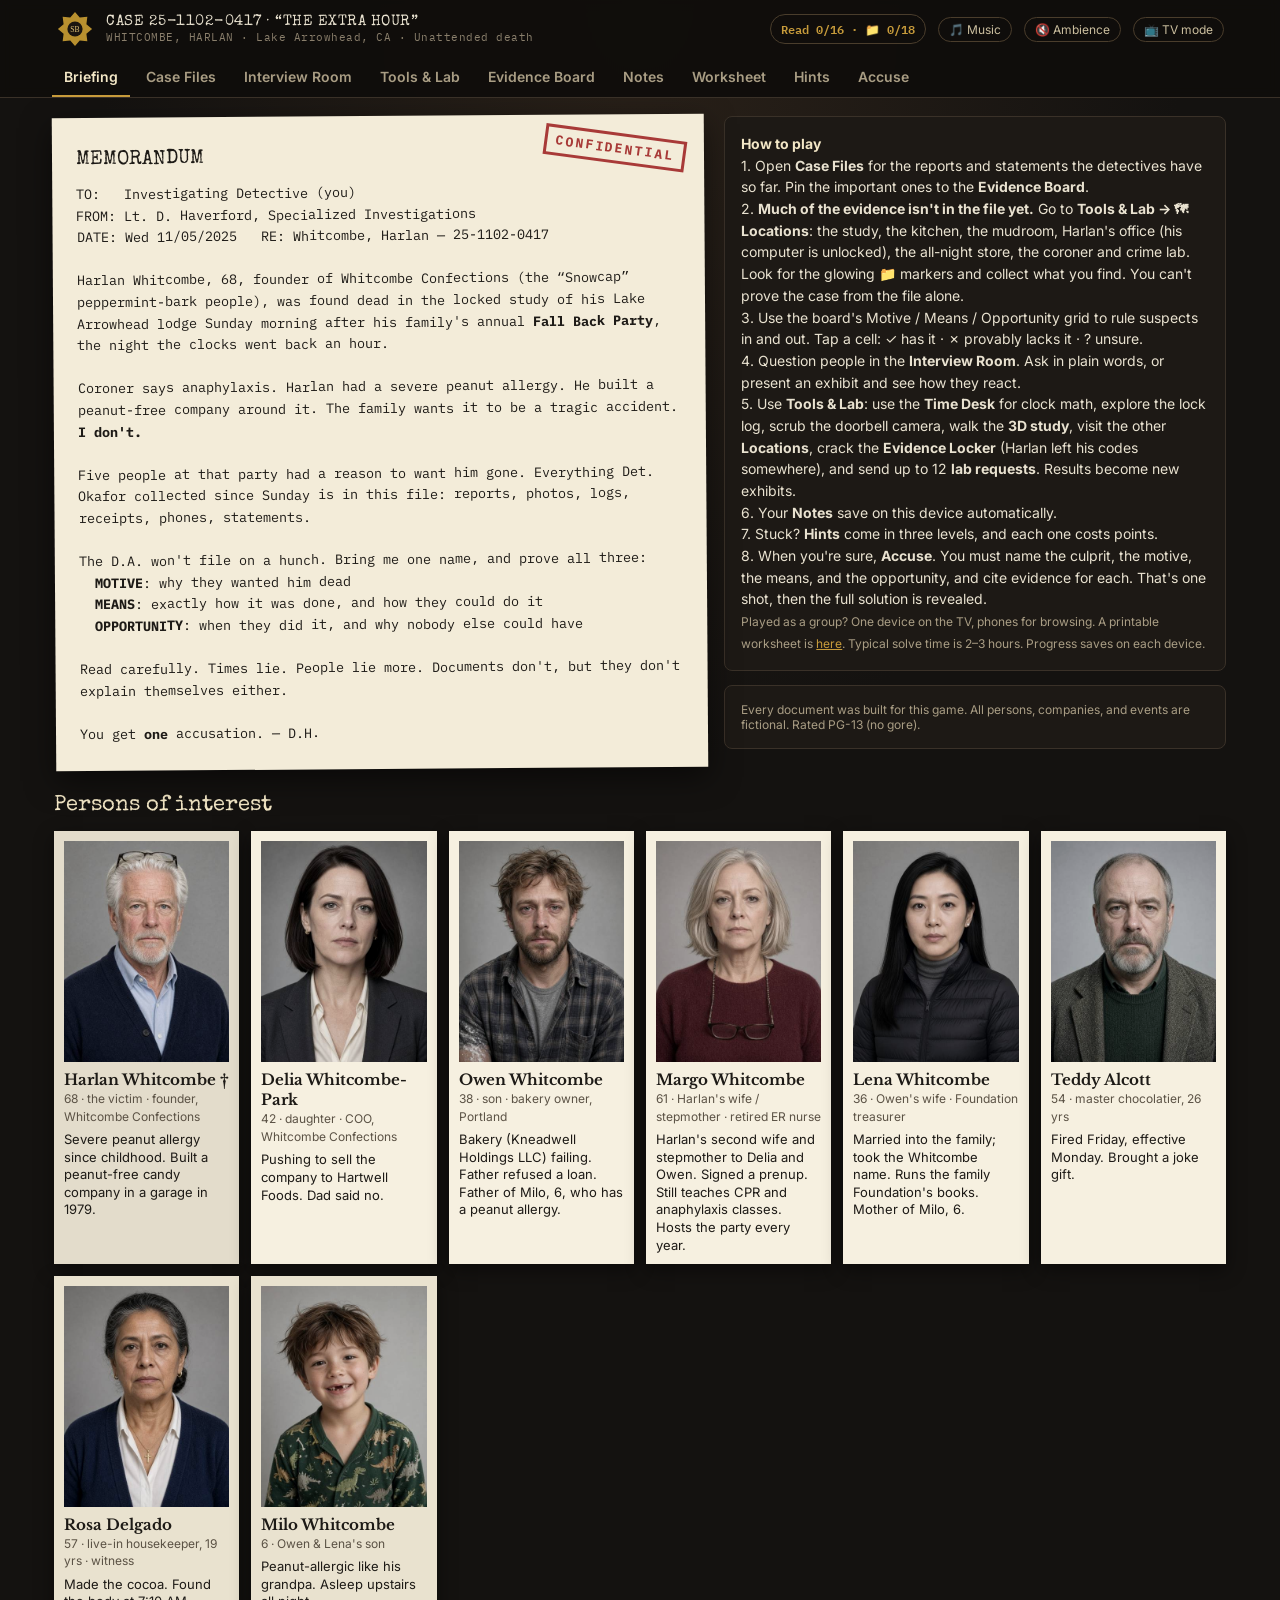
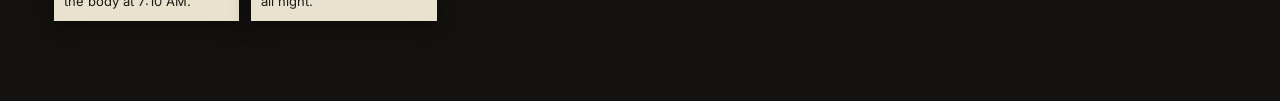
==== commit c2ca0b7c: "Worksheet tab inside the game; standalone page keeps a Back to game link - New "Worksheet" tab (betw" ====
--- a/case/index.html
+++ b/case/index.html
@@ -23,6 +23,8 @@
 nav.tabs{display:flex;gap:4px;overflow-x:auto;max-width:1200px;margin:0 auto;padding:0 12px;scrollbar-width:none}
 nav.tabs button{background:none;border:none;color:#a99d84;padding:10px 12px;border-bottom:2px solid transparent;font-weight:600;font-size:14px;white-space:nowrap}
 nav.tabs button.on{color:#f3e7c6;border-color:var(--accent)}
+.wsprintlink{color:var(--accent);font-weight:700;white-space:nowrap}
+@media (orientation:landscape) and (max-height:520px){nav.tabs button{padding:8px 8px;font-size:13px}}
 @media(max-width:700px){nav.tabs{flex-wrap:wrap;overflow-x:visible;justify-content:center;gap:0 2px;padding:0 6px}nav.tabs button{padding:8px 8px;font-size:12.5px}}
 main{max-width:1200px;margin:0 auto;padding:18px 14px 80px}
 .view{display:none}.view.on{display:block;animation:fade .3s}
@@ -115,10 +117,15 @@
 form.acc legend{font-family:'Special Elite';color:#f3e7c6;font-size:17px;padding:0 6px}
 .evpick{display:grid;grid-template-columns:repeat(auto-fill,minmax(200px,1fr));gap:4px;margin-top:8px}
 .evpick label{font-size:12.5px;background:#2a231b;padding:6px 8px;border-radius:4px;color:#e6dcc3;cursor:pointer}
+.evpick details{grid-column:1/-1;border:1px solid #3a3024;border-radius:6px;background:#1d1915}
+.evpick summary{cursor:pointer;padding:8px 10px;font:600 13px Inter,system-ui,sans-serif;color:#d8c8a0;list-style-position:inside}
+.evpick summary .cnt{font-weight:400;color:#9c8f72;margin-left:6px}
+.evpick .evg{display:grid;grid-template-columns:repeat(auto-fill,minmax(200px,1fr));gap:4px;padding:0 8px 8px}
 .small{font-size:12px;color:#a99d84}
 .reveal{background:var(--paper);color:var(--ink);padding:24px;line-height:1.6;font-size:14.5px;box-shadow:0 12px 40px rgba(0,0,0,.6)}
 .reveal h3{font-family:'Special Elite';font-weight:400;font-size:22px;margin:16px 0 6px}
 .scoretbl td{padding:4px 10px;border-bottom:1px solid #ddd}
+@media(max-width:600px){.reveal{padding:16px 12px;overflow-wrap:anywhere}.scoretbl td{padding:4px 5px}.reveal table.scoretbl{display:block;max-width:100%;overflow-x:auto}}
 .big{font:800 46px Inter;color:var(--red)}
 .mag{position:absolute;pointer-events:none;border:3px solid #ccc;border-radius:50%;width:170px;height:170px;box-shadow:0 6px 18px rgba(0,0,0,.6);display:none;background-repeat:no-repeat;z-index:5}
 .toast{position:fixed;bottom:18px;left:50%;transform:translateX(-50%);background:#2b241b;color:#f3e7c6;padding:10px 16px;border-radius:8px;border:1px solid #5a4a33;z-index:99;display:none;font-size:14px}
@@ -175,6 +182,7 @@
 [hidden]{display:none!important}
 .pm-msg{margin:12px 0 0;padding:14px 16px;color:#efe6cf;background:#2a251f;border-radius:12px;font:15px/1.5 Inter,system-ui,sans-serif;max-width:36rem}
 #ivroom .pm-msg{margin-top:8px}
+.pm-retry{display:block;margin-top:10px;background:none;border:1px solid #5a4d3a;color:#b9ad8f;border-radius:8px;padding:5px 10px;font:12px Inter,system-ui,sans-serif;cursor:pointer}.pm-retry[disabled]{opacity:.6}
 
 .livebar .pill.tight{padding-left:10px}
 .livebar label.pill{display:inline-flex;gap:6px;align-items:center;cursor:pointer;font-weight:600}
@@ -229,7 +237,7 @@
   #v-interview:has(.iv) .nameplate{width:min(90vw,100%,calc(36vh * 3 / 4))}
 }
 @media(min-width:701px){
-  #v-interview:has(.iv){display:flex;flex-direction:column;height:calc(100dvh - var(--head,6.5rem) - 12px);max-height:calc(100dvh - var(--head,6.5rem) - 12px);overflow:hidden}
+  #v-interview.on:has(.iv){display:flex;flex-direction:column;height:calc(100dvh - var(--head,6.5rem) - 12px);max-height:calc(100dvh - var(--head,6.5rem) - 12px);overflow:hidden}
   #v-interview:has(.iv) #ivroom{flex:1;min-height:0;display:flex;flex-direction:column}
   #v-interview:has(.iv) .iv{flex:1;min-height:0;margin-top:8px;grid-template-columns:minmax(280px,min(420px,calc((100dvh - var(--head,6.5rem) - 8rem) * 3 / 4))) minmax(0,1fr)}
   #v-interview:has(.iv) .iv .por .pv{width:100%;max-height:calc(100dvh - var(--head,6.5rem) - 8rem)}
@@ -286,6 +294,45 @@
 .placecard span{display:block;padding:2px 10px 10px;font-size:11.5px;color:#b9ab8a}
 .placecard i{position:absolute;right:8px;top:8px;background:rgba(20,16,12,.85);border:1px solid #b8862f;color:#f3e7c6;border-radius:12px;padding:2px 8px;font-size:11px;font-style:normal}
 @media(max-width:440px){.score-pill{white-space:normal;text-align:center;max-width:74px;line-height:1.25;padding:3px 6px}header.top .bar .ttl{min-width:0}}
+@media(max-width:440px){.score-pill{max-width:104px;font-size:10px;padding:3px 7px}header.top .bar .ttl{font-size:10.5px;letter-spacing:0}}
+@media(max-width:600px){#tdu,#tdl{font-size:16px;min-height:36px}}
+
+/* v25: phone interview = full-screen conversation. Page header hidden while talking to someone;
+   portrait ~1/3 of the screen, conversation ~2/3. Desktop is untouched. */
+.ivswitch,.ivback{display:none}
+@media (max-width:700px), (orientation:landscape) and (max-height:520px){
+ body:has(#v-interview.on .iv) header.top{display:none}
+ main:has(#v-interview.on .iv){padding:0 10px!important;height:100dvh!important;max-height:100dvh!important;overflow:hidden;box-sizing:border-box}
+ #v-interview.on:has(.iv){position:relative;display:flex!important;flex-direction:column;height:100%!important;max-height:100%!important;padding-top:44px;box-sizing:border-box;overflow:hidden}
+ #v-interview:has(.iv) .ivswitch,#v-interview:has(.iv) .ivback{display:inline-flex;align-items:center;gap:4px;position:absolute;top:6px;z-index:6;background:#2a231b;color:#eadfc4;border:1px solid #4a3d2c;border-radius:999px;padding:6px 12px;font:600 13px Inter,system-ui,sans-serif;cursor:pointer}
+ #v-interview:has(.iv) .ivback{left:0}
+ #v-interview:has(.iv) .ivswitch{right:0}
+ #v-interview:has(.iv):not(.pickopen) #ivpick{display:none}
+ #v-interview:has(.iv) #ivpick{flex:none}
+ #v-interview:has(.iv) #ivroom{flex:1;min-height:0;display:flex;flex-direction:column}
+ #v-interview:has(.iv) .iv{display:flex!important;flex-direction:column;flex:1;min-height:0;margin-top:0;gap:6px}
+ #v-interview .iv .por{flex:none;position:relative!important;top:auto!important;display:flex!important;flex-direction:column;align-items:center;padding:0}
+ #v-interview .iv .por .pv{height:33dvh!important;max-height:33dvh!important;width:calc(33dvh * 3 / 4)!important;max-width:100%!important;aspect-ratio:auto!important;border-radius:12px!important}
+ #v-interview .iv .nameplate{width:calc(33dvh * 3 / 4)!important;max-width:100%!important;padding:26px 10px 8px!important;text-align:center!important}
+ #v-interview .iv .nameplate b{font-size:15px}
+ #v-interview .iv .nameplate span{font-size:11px}
+ #v-interview .iv-main{flex:1;min-height:0;display:flex;flex-direction:column}
+ #v-interview .iv-main .chat{flex:1;min-height:0}
+ #v-interview .chat .aa{font-size:16.5px;line-height:1.55;max-width:100%}
+ #v-interview .chat .qq{font-size:14px}
+ #v-interview .livebar{margin:0 0 4px;gap:6px}
+ #v-interview .livebar .lbl{display:none}
+ #v-interview .chips{flex-wrap:nowrap!important;overflow-x:auto!important;overflow-y:hidden!important;max-height:none!important;padding:2px 0 4px}
+ #v-interview .chip{font-size:11px;padding:4px 8px}
+ #v-interview .dock{padding-bottom:calc(6px + env(safe-area-inset-bottom,0))}
+}
+@media (orientation:landscape) and (max-height:520px){
+ #v-interview:has(.iv) .iv{display:grid!important;grid-template-columns:minmax(0,33%) minmax(0,1fr)!important;gap:14px;align-items:stretch}
+ #v-interview .iv .por{justify-content:flex-start}
+ #v-interview .iv .por .pv{height:calc(100dvh - 56px)!important;max-height:calc(100dvh - 56px)!important;width:min(100%, calc((100dvh - 56px) * 3 / 4))!important}
+ #v-interview .iv .nameplate{width:min(100%, calc((100dvh - 56px) * 3 / 4))!important}
+ #v-interview .iv-main{height:100%;min-height:0}
+}
 </style>
 <link rel="icon" href="data:image/svg+xml,%3Csvg xmlns='http://www.w3.org/2000/svg' viewBox='0 0 16 16'%3E%3Ctext y='14' font-size='14'%3E%F0%9F%95%B5%3C/text%3E%3C/svg%3E">
 </head>
@@ -293,18 +340,18 @@
 <header class="top">
  <div class="bar">
   <svg class="seal" viewBox="0 0 40 40"><path d="M20 2l5 6 8-1-1 8 6 5-6 5 1 8-8-1-5 6-5-6-8 1 1-8-6-5 6-5-1-8 8 1z" fill="#b8902f"/><circle cx="20" cy="20" r="8" fill="#1a1510"/><text x="20" y="23.5" font-size="8" text-anchor="middle" fill="#e2c479" font-family="Georgia">SB</text></svg>
-  <div class="ttl">CASE 25-1102-0417 · “THE EXTRA HOUR”<small>WHITCOMBE, HARLAN · Lake Arrowhead, CA · Unattended death</small></div>
+  <h1 class="ttl" style="margin:0;font-weight:normal">CASE 25-1102-0417 · “THE EXTRA HOUR”<small>WHITCOMBE, HARLAN · Lake Arrowhead, CA · Unattended death</small></h1>
   <span class="score-pill" id="pill">Files read 0/34</span>
   <button class="sound" id="bgmbtn" type="button" aria-pressed="true" aria-label="Music">🎵<span class="sl"> Music</span></button>
   <button class="sound" id="snd" aria-pressed="false" aria-label="Ambience">🔇<span class="sl"> Ambience</span></button>
   <button class="sound" id="tvbtn" aria-pressed="false" title="Living-room mode: big text, full screen, screen stays awake" aria-label="TV mode">📺<span class="sl"> TV mode</span></button>
  </div>
- <nav class="tabs" id="tabs">
-  <button data-v="brief" class="on">Briefing</button><button data-v="files">Case Files</button><button data-v="interview">Interview Room</button><button data-v="tools">Tools &amp; Lab</button><button data-v="board">Evidence Board</button><button data-v="notes">Notes</button><button data-v="hints">Hints</button><button data-v="accuse">Accuse</button>
+ <nav class="tabs" id="tabs" role="tablist" aria-label="Case sections">
+  <button role="tab" aria-controls="v-brief" aria-selected="true" data-v="brief" class="on">Briefing</button><button role="tab" aria-controls="v-files" aria-selected="false" data-v="files">Case Files</button><button role="tab" aria-controls="v-interview" aria-selected="false" data-v="interview">Interview Room</button><button role="tab" aria-controls="v-tools" aria-selected="false" data-v="tools">Tools &amp; Lab</button><button role="tab" aria-controls="v-board" aria-selected="false" data-v="board">Evidence Board</button><button role="tab" aria-controls="v-notes" aria-selected="false" data-v="notes">Notes</button><button role="tab" aria-controls="v-worksheet" aria-selected="false" data-v="worksheet">Worksheet</button><button role="tab" aria-controls="v-hints" aria-selected="false" data-v="hints">Hints</button><button role="tab" aria-controls="v-accuse" aria-selected="false" data-v="accuse">Accuse</button>
  </nav>
 </header>
 <main>
-<section class="view on" id="v-brief">
+<section class="view on" id="v-brief" role="tabpanel">
  <div class="brief">
   <div class="memo">
    <div class="stamp">CONFIDENTIAL</div>
@@ -342,24 +389,25 @@
  <div class="cards" id="suspects"></div>
 </section>
 
-<section class="view" id="v-files">
+<section class="view" id="v-files" role="tabpanel">
  <h2 class="sec">Case files</h2>
  <p class="lede">Tap a folder to open it, and tap any photo to zoom in. Folders you've opened are ticked. Use ‹ › to flip through the files.</p>
  <div class="groups" id="groups"></div>
 </section>
 
-<section class="view" id="v-interview">
+<section class="view" id="v-interview" role="tabpanel">
  <h2 class="sec">Interview room</h2>
  <p class="lede" id="ivlede">Pick someone, type a question in plain words (“Where were you after the toast?”, “Tell me about the EpiPen”), or <b>present an exhibit</b> and watch the reaction. People answer what they're asked. Some are more honest than others. <span class="small">New to this case file? <a href="practice/">Try a practice case</a> (a made-up neighbor and a missing pie; nothing to do with this case).</span></p>
+ <button type="button" id="ivback" class="ivback" aria-label="Leave this interview">← Back</button><button type="button" id="ivswitch" class="ivswitch" aria-expanded="false" aria-controls="ivpick">👥 Switch person</button>
  <div id="ivpick" class="ivpick"></div>
  <div id="ivroom"></div>
 </section>
-<section class="view" id="v-tools">
+<section class="view" id="v-tools" role="tabpanel">
  <h2 class="sec">Tools &amp; lab</h2>
  <div class="toolnav" id="toolnav"><button data-t="time">⏱ Time desk</button><button data-t="lock">🔐 Lock-log explorer</button><button data-t="cam">📹 Doorbell scrubber</button><button data-t="locker">🗄 Evidence locker</button><button data-t="lab">🧪 Lab request</button><button data-t="places" class="on">🗺 Locations</button><button data-t="study">🧊 3D study</button></div>
  <div id="toolbox"></div>
 </section>
-<section class="view" id="v-board">
+<section class="view" id="v-board" role="tabpanel">
  <h2 class="sec">Evidence board</h2>
  <div class="board">
   <table class="grid" id="mmo"><thead><tr><th>Suspect</th><th>Motive</th><th>Means</th><th>Opportunity</th></tr></thead><tbody></tbody></table>
@@ -369,29 +417,35 @@
  </div>
 </section>
 
-<section class="view" id="v-notes">
+<section class="view" id="v-notes" role="tabpanel">
  <h2 class="sec">Detective's notebook</h2>
- <textarea class="notes" id="notes" placeholder="Timeline, contradictions, who was where..."></textarea>
+ <textarea class="notes" id="notes" aria-label="Detective's notes" placeholder="Timeline, contradictions, who was where..."></textarea>
  <p class="small">Saved automatically on this device. <button class="btn ghost" id="clearnotes" style="padding:4px 10px;font-size:12px">Clear notes</button></p>
 </section>
 
-<section class="view" id="v-hints">
+<section class="view" id="v-worksheet" role="tabpanel">
+ <h2 class="sec">Detective worksheet</h2>
+ <p class="lede">Fill it in right here. Answers save automatically, separately for each player, in this browser only (the same worksheet as the printable page). <a href="worksheet.html" target="xh-worksheet" class="wsprintlink">Open printable worksheet ↗</a></p>
+ <div id="wsmount"></div>
+</section>
+
+<section class="view" id="v-hints" role="tabpanel">
  <h2 class="sec">Hints from Det. Okafor</h2>
  <p class="lede">Each hint costs points off your final score. Unlock them in order.</p>
  <div id="hintbox"></div>
 </section>
 
-<section class="view" id="v-accuse">
+<section class="view" id="v-accuse" role="tabpanel">
  <h2 class="sec">File charges</h2>
  <div id="accwrap"></div>
 </section>
 </main>
 
-<div class="viewer" id="viewer"><div class="vtools"><button id="vprev" aria-label="Previous file">‹</button><span class="vt" id="vtitle"></span><span class="vbtns"><button id="vpin" aria-label="Pin to board">📌<span class="pl"> Pin</span></button> <button id="vnext" aria-label="Next file">›</button> <button id="vclose" aria-label="Close">✕</button></span></div><div class="vbody" id="vbody"></div></div>
+<div class="viewer" id="viewer" role="dialog" aria-modal="true" aria-labelledby="vtitle"><div class="vtools"><button id="vprev" aria-label="Previous file">‹</button><span class="vt" id="vtitle"></span><span class="vbtns"><button id="vpin" aria-label="Pin to board">📌<span class="pl"> Pin</span></button> <button id="vnext" aria-label="Next file">›</button> <button id="vclose" aria-label="Close">✕</button></span></div><div class="vbody" id="vbody"></div></div>
 <div class="toast" id="toast"></div>
 <template id="d-R1" data-g="Official reports" data-t="Incident / Crime Report">
 <div class="doc">
-<div class="hd"><div><div class="agency">SAN BERNARDINO COUNTY SHERIFF'S DEPARTMENT</div>Twin Peaks Station · Incident / Crime Report</div><div>DR# 25-1102-0417<br>Page 1 of 2</div></div>
+<div class="hd"><div><div class="agency">SAN BERNARDINO COUNTY SHERIFF'S DEPARTMENT</div>Twin Peaks Station · Incident / Crime Report</div><div>DR# 25-1102-0417<br>Page 1 of 1</div></div>
 <div class="fld">
 <div>Incident type</div><div>Death investigation (unattended), reclassified 11/02 1430 hrs: Suspicious</div>
 <div>Location</div><div>“Larkspur Lodge,” 2770 Cedar Crest Rd, Lake Arrowhead CA 92352</div>
@@ -470,7 +524,7 @@
 <tr><td>B3</td><td>Blue zip pouch “MILO ♥ MEDS” containing an EpiPen Jr® 2-Pak carton (green). Pharmacy label: “WHITCOMBE, MILO · epinephrine 0.15 mg · Fred Meyer Pharmacy #212 Portland OR · filled 08/14/2025 · patient DOB 03/11/2019.” Carton lot 5H14K, exp 08/2026. Auto-injectors: 2 (green), unused.</td></tr>
 <tr><td>B4</td><td>Children's acetaminophen, grape, 4 fl oz, seal broken, one dose used (approx.)</td></tr>
 <tr><td>B5</td><td>Lip balm, phone charger, Foundation checkbook (Whitcombe Snowcap Foundation)</td></tr>
-<tr><td>B6</td><td>Not in handbag: K. Whitcombe's black down puffer coat, hooded (same make and model as E2), from the mudroom hooks. Identified by her as hers. Booked 11/03 under warrant for trace examination.</td></tr></table>
+<tr><td>B6</td><td>Not in handbag: L. Whitcombe's black down puffer coat, hooded (same make and model as E2), from the mudroom hooks. Identified by her as hers. Booked 11/03 under warrant for trace examination.</td></tr></table>
 <p><b>C. Duffel / coat, OWEN WHITCOMBE</b> (consent): clothing, wallet, phone (imaged, see phone extraction), bakery keys. Business checkbook “<b>KNEADWELL HOLDINGS LLC</b> dba Crumb &amp; Co.” Folded letter from Columbia Capital: “FINAL NOTICE, equipment loan past due, $41,200, cure by 11/15/2025.” No medications.</p>
 <p><b>D. Luggage, MARGO WHITCOMBE</b> (consent): clothing, cosmetics, earplugs, a retired California RN license card (expired 2021), OTC ibuprofen.<br><b>D2.</b> Red zip case “M. WHITCOMBE RN · CPR / AED / ANAPHYLAXIS TEACHING KIT.” Laminated contents card: “Adult EpiPen trainer ×1 · <b>EpiPen Jr trainer ×2</b> · CPR face shields ×10 · AED practice pads.” Found inside: adult trainer ×1, <b>Jr trainer ×1</b>, face shields ×10, pads.</p>
 <p><b>E. Room, DELIA WHITCOMBE-PARK</b> (consent): laptop (MacBook Pro), printed “Project Juniper” term sheet (6 pp.), clothing. No medications. Wallet: Visa (Whitcombe Confections corporate card), personal debit card. <b>E2.</b> From the mudroom coat hooks, identified by D. Whitcombe-Park as hers: black down puffer coat, hooded, small tear at left cuff, shedding down.</p>
@@ -613,7 +667,7 @@
 <g transform="translate(215 260)"><circle r="27" cy="-10"/><rect x="-38" y="18" width="76" height="222" rx="28"/><path d="M-30 -30 q30 -25 60 0 l5 40 -70 0z"/></g>
 <g transform="translate(320 270)"><circle r="31" cy="-10"/><rect x="-44" y="22" width="88" height="210" rx="30"/></g>
 <g transform="translate(480 262)"><circle r="31" cy="-10"/><rect x="-46" y="22" width="92" height="220" rx="30"/><rect x="-28" y="-46" width="56" height="14" fill="#d8d8d8" opacity=".35"/></g>
-<g transform="translate(590 258)"><circle r="28" cy="-10"/><path d="M-30 -24 q30 -30 60 0 l8 60 -76 0z"/><rect x="-48" y="18" width="96" height="226" rx="22" fill="#2b2b33"/></g>
+<g transform="translate(590 258)"><circle r="28" cy="-10"/><path d="M-30 -24 q30 -30 60 0 l8 60 -76 0z"/><rect x="-48" y="18" width="96" height="226" rx="22" fill="#0e0e12"/><g stroke="#34343e" stroke-width="2" fill="none"><path d="M-44 44 q44 9 88 0"/><path d="M-44 70 q44 9 88 0"/><path d="M-44 96 q44 9 88 0"/><path d="M-44 122 q44 9 88 0"/><path d="M-44 148 q44 9 88 0"/><path d="M-44 174 q44 9 88 0"/><path d="M-44 200 q44 9 88 0"/><path d="M-44 226 q44 9 88 0"/></g></g>
 <g transform="translate(695 262)"><circle r="29" cy="-10"/><rect x="-42" y="20" width="84" height="225" rx="30"/></g></g>
 <g fill="#f0e7d0" opacity=".8"><path d="M140 205 l6 -22 6 22z"/><path d="M243 215 l6 -22 6 22z"/><path d="M350 222 l6 -22 6 22z"/><path d="M506 216 l6 -22 6 22z"/><path d="M620 212 l6 -22 6 22z"/><path d="M722 216 l6 -22 6 22z"/></g>
 <g transform="translate(612 300)"><rect width="18" height="8" rx="2" fill="#4a7bd0"/><circle cx="24" cy="4" r="5" fill="none" stroke="#bbb" stroke-width="2"/></g>
@@ -663,8 +717,8 @@
 <rect width="800" height="520" fill="#2a2420"/>
 <g transform="rotate(-2 400 260)"><rect x="110" y="30" width="580" height="470" fill="url(#ob7)"/><rect x="110" y="30" width="580" height="54" fill="#1f5b3a"/><text x="400" y="64" text-anchor="middle" font-family="Georgia" font-size="22" fill="#f4efe2" font-style="italic">Snowcap · three layers of happiness</text>
 <g font-family="Caveat,cursive" font-size="34" filter="url(#emb)">
-<g fill="#ffffff" opacity=".85" transform="translate(1.3 1.3)"><text x="150" y="150">NZ DGYLVRUB = ZKR?</text><text x="150" y="215">DXGLWRUV PRQ 9DP.</text><text x="150" y="280">DVN R DQG N.</text><text x="150" y="345">FUHGHQCD = PLORV EGDB</text><text x="150" y="410">(PPGG)</text></g>
-<g fill="#8c8576" opacity=".75"><text x="150" y="150">NZ DGYLVRUB = ZKR?</text><text x="150" y="215">DXGLWRUV PRQ 9DP.</text><text x="150" y="280">DVN R DQG N.</text><text x="150" y="345">FUHGHQCD = PLORV EGDB</text><text x="150" y="410">(PPGG)</text></g></g>
+<g fill="#ffffff" opacity=".85" transform="translate(1.3 1.3)"><text x="150" y="150">NZ DGYLVRUB = ZKR?</text><text x="150" y="215">DXGLWRUV PRQ 9DP.</text><text x="150" y="280">DVN R DQG O.</text><text x="150" y="345">FUHGHQCD = PLORV EGDB</text><text x="150" y="410">(PPGG)</text></g>
+<g fill="#8c8576" opacity=".75"><text x="150" y="150">NZ DGYLVRUB = ZKR?</text><text x="150" y="215">DXGLWRUV PRQ 9DP.</text><text x="150" y="280">DVN R DQG O.</text><text x="150" y="345">FUHGHQCD = PLORV EGDB</text><text x="150" y="410">(PPGG)</text></g></g>
 <text x="560" y="470" font-family="Caveat,cursive" font-size="22" fill="#8c8576" opacity=".6" transform="rotate(-6 560 470)">— H.</text></g>
 <g transform="translate(700 40)" font-family="Arial" font-weight="bold" font-size="18"><polygon points="0,30 14,0 28,30" fill="#f2c200"/><text x="14" y="26" text-anchor="middle">2d</text></g>
 <rect width="800" height="520" fill="#888" filter="url(#g8)"/>
@@ -845,17 +899,17 @@
 <div class="hd"><div><div class="agency">WHITCOMBE SNOWCAP FOUNDATION · VOLUNTEER EXPENSE REIMBURSEMENTS</div>Arrowhead Kids Ski Program: Fall Safety &amp; Gear Days, October 2025</div><div>Batch 2025-10<br>Paid by CHK 3326</div></div>
 <table><tr><th>Date</th><th>Volunteer</th><th>Purpose</th><th>Paid with</th><th>Amount</th></tr>
 <tr><td>10/04</td><td>M. Whitcombe</td><td>Safety Day: first-aid demo supplies (face shields, AED pads)</td><td>MC ••30</td><td>64.12</td></tr>
-<tr><td>10/04</td><td>K. Whitcombe</td><td>Safety Day: snacks &amp; juice boxes (Costco)</td><td>Visa ••17 (personal · Chase)</td><td>212.40</td></tr>
+<tr><td>10/04</td><td>L. Whitcombe</td><td>Safety Day: snacks &amp; juice boxes (Costco)</td><td>Visa ••17 (personal · Chase)</td><td>212.40</td></tr>
 <tr><td>10/11</td><td>D. Whitcombe-Park</td><td>Gear Day: printing, volunteer T-shirts</td><td>Visa ••17 (Whitcombe Confections corporate · U.S. Bank)</td><td>388.00</td></tr>
 <tr><td>10/18</td><td>O. Whitcombe</td><td>Gear Day: bread &amp; pastries (flour cost only)</td><td>Debit ••15</td><td>96.50</td></tr>
 <tr><td>10/18</td><td>R. Delgado</td><td>Gear Day: hot cocoa supplies</td><td>cash</td><td>41.80</td></tr></table>
-<p class="small">Card numbers truncated to last two digits per Foundation privacy policy. Receipts attached in original file. Approved: K.W., Treasurer. Note from M.W.: “Safety Day went great, 40 kids practised with the trainers.”</p>
+<p class="small">Card numbers truncated to last two digits per Foundation privacy policy. Receipts attached in original file. Approved: L.W., Treasurer. Note from M.W.: “Safety Day went great, 40 kids practised with the trainers.”</p>
 </div>
 </template>
 
 <template id="d-F2" data-g="Receipts &amp; financial" data-t="Snowcap Foundation statement + business record">
 <div class="doc">
-<div class="hd"><div><div class="agency">SIERRA FIRST BANK · BUSINESS CHECKING</div>WHITCOMBE SNOWCAP FOUNDATION (501(c)(3)) · acct ••••6620</div><div>Excerpt: Jun–Oct 2025<br>Authorized signer: K. Whitcombe, Treasurer</div></div>
+<div class="hd"><div><div class="agency">SIERRA FIRST BANK · BUSINESS CHECKING</div>WHITCOMBE SNOWCAP FOUNDATION (501(c)(3)) · acct ••••6620</div><div>Excerpt: Jun–Oct 2025<br>Authorized signer: L. Whitcombe, Treasurer</div></div>
 <table><tr><th>Date</th><th>Description</th><th>Debit</th><th>Credit</th></tr>
 <tr><td>06/03</td><td>ACH CR · Whitcombe Confections annual gift</td><td></td><td>250,000.00</td></tr>
 <tr><td>06/18</td><td>ACH DR · KEYSTONE WEST ADVSRY · INV 1041</td><td>6,400.00</td><td></td></tr>
@@ -947,18 +1001,18 @@
 <div class="doc">
 <div class="hd"><div><div class="agency">SBSD · RECORDED INTERVIEW TRANSCRIPT</div>Interviewee: WHITCOMBE, Lena A. (36), daughter-in-law · Treasurer, Whitcombe Snowcap Foundation</div><div>11/02/2025 1300 hrs<br>Sunroom<br>Det. R. Okafor</div></div>
 <div class="q"><b>OKAFOR:</b> Walk me through your night after the toast.</div>
-<div class="q"><b>K. WHITCOMBE:</b> Right after the toast, Milo felt warm, so I texted Owen and drove down to the Rim Fuel in Running Springs. Children's Tylenol. I got there around 1:20, the new 1:20, after the toast. There was a line. I was back about 1:40 and went straight upstairs to Milo.</div>
+<div class="q"><b>L. WHITCOMBE:</b> Right after the toast, Milo felt warm, so I texted Owen and drove down to the Rim Fuel in Running Springs. Children's Tylenol. I got there around 1:20, the new 1:20, after the toast. There was a line. I was back about 1:40 and went straight upstairs to Milo.</div>
 <div class="q"><b>OKAFOR:</b> What did you buy?</div>
-<div class="q"><b>K. WHITCOMBE:</b> The Tylenol. That's it. Paid with my card, so check.</div>
+<div class="q"><b>L. WHITCOMBE:</b> The Tylenol. That's it. Paid with my card, so check.</div>
 <div class="q"><b>OKAFOR:</b> Milo's epinephrine. Where is it kept?</div>
-<div class="q"><b>K. WHITCOMBE:</b> In my purse, mostly. Owen takes it when he has Milo. We're militant about it. You have to be, with a peanut kid.</div>
+<div class="q"><b>L. WHITCOMBE:</b> In my purse, mostly. Owen takes it when he has Milo. We're militant about it. You have to be, with a peanut kid.</div>
 <div class="q"><b>OKAFOR:</b> Have you been in Harlan's study this weekend?</div>
-<div class="q"><b>K. WHITCOMBE:</b> No. I don't think I even have a code. Maybe Harlan gave me one once for the Foundation files? I've never used it. The study's really an Owen-and-Delia thing.</div>
+<div class="q"><b>L. WHITCOMBE:</b> No. I don't think I even have a code. Maybe Harlan gave me one once for the Foundation files? I've never used it. The study's really an Owen-and-Delia thing.</div>
 <div class="q"><b>OKAFOR:</b> You're treasurer of the Foundation. What's Keystone West Advisory?</div>
-<div class="q"><b>K. WHITCOMBE:</b> A grant-compliance consultant. Owen introduced them to me. Someone from his Portland small-business network. I approved the invoices as treasurer; that's my job. If something's wrong with them, I want to know as much as you do.</div>
+<div class="q"><b>L. WHITCOMBE:</b> A grant-compliance consultant. Owen introduced them to me. Someone from his Portland small-business network. I approved the invoices as treasurer; that's my job. If something's wrong with them, I want to know as much as you do.</div>
 <div class="q"><b>OKAFOR:</b> Harlan emailed you and Owen about it on Friday.</div>
-<div class="q"><b>K. WHITCOMBE:</b> He did. Honestly, I think he was frightened it was Owen, and so was I. Owen's bakery is in real trouble. I was going to sit down with both of them Monday. Please, take whatever you need. My purse, my phone, anything.</div>
-<div class="foot">Interview concluded at 1325 hrs. Consent search of handbag conducted 1340 hrs (see Property Inventory). K. Whitcombe agreed to provide a DNA reference sample “after I get some sleep.”</div>
+<div class="q"><b>L. WHITCOMBE:</b> He did. Honestly, I think he was frightened it was Owen, and so was I. Owen's bakery is in real trouble. I was going to sit down with both of them Monday. Please, take whatever you need. My purse, my phone, anything.</div>
+<div class="foot">Interview concluded at 1325 hrs. Consent search of handbag conducted 1340 hrs (see Property Inventory). L. Whitcombe agreed to provide a DNA reference sample “after I get some sleep.”</div>
 </div>
 </template>
 
@@ -1045,7 +1099,7 @@
 </template>
 <script src="bgm.js"></script>
 <script src="places/data.js"></script>
-<script>window.__CASE__={"salt":"fb25-2nexzw73tq","k":"extra-hour-PFGKZXFJX","key":{"who":"406d2056de8f06e6872b7525","mot":"56c65288385de948eb415fe8","mea":"bb038489c0e3647d8fb268c4","opp":"264194a95d9184e49da7fa05","ev":{"mot":{"groups":[[6,["fa185374be8d824581a107ec","631bed61aeb5d3d485b7efe7"]],[4,["b06c13ffb7d6d6a8edb1212f","609b96e1dd60a66cd9051851","0390d5ef65dad3f38938a840","d3bcc8d8adc907f7b4d3babd"]]],"extra":["5596e06fcb4adbf7de912358","1926956c3b1b97464b64a3b7","81a65af6dd802f4afb33f0be","79125a9010e0e8356a0b832a","21f34b638f2ee2cf7dda48cf","811d95dbf10d2c330a1e4d6d","eb4fc7d2604d600bbb404963","123ec25abc0a82d78d7469d1","f4926656dece8dbc427520ef","adcafc48aec20d075ca5ffd5"]},"mea":{"groups":[[4,["d14004da022134b3a2a3fdad","89647dd9e52d46feaa9f9ec0"]],[4,["5febab757dd2a082a0c795fd","9385143a8b52a403a683ca25","62cda6f379a4910c0498dc3b","02cd125a728d1af669a6d8b2"]],[4,["8a0369896bee2034978fc290","b9d62f2d3e06cfc5426b75f8"]],[3,["d5a826b41b6ab711a72d2bd0","b0500513b22f996f9e324c57"]]],"extra":["13dd9eff0352994cddab578e","880f2b25f35ccf400d5579a7","5028e63bc95710012003efcd","9c49075cb22dbee0cf99da28","40ce766ab7a11f81677ea084","05377e9a6205bf65c5f6cedc","5eb2bcaeecacb50e96d51591","18b80de90aa7e62cef085553","0d01991e37ea6fc5fd53e877","5abe5a719666febd54e8284a","4063c80adf1de410d0fcda2c","8bfd016e2277e15a9295ae30","b9a08a069560afb861a00489","dd9d0cba91ee5915bc4e7e44","93f7e57ca3e5b095b43d1890","4262b6b12e23079d7a299104","7c67df4804697924b9a5e725","26d3f05d3a30e7d80a2bcaa4","0c0452a019e5fd2066c30934","c59a3d427a97df21248fc767","63a7f2b3ed42f5780b2845f7","5935eb3e835bd9a1c7668285","49a4a7ea0d111bf69338a7a7","2baf6e3c1c6607735c4a77d0","b41574447a6b04867faa390a","e9a5c511419f75d8e66d95ea","1f9e97152d0756056443f34a","64b9f340585b29b6285e7707","93b2682e246a0e6721ab4934","30e60a98dd66e54c155a46f5","bd54bc710874dd426b8b5793"]},"opp":{"groups":[[8,["6d99041f0077135d61379957"]],[5,["9707b694e9e89643431d935d","79736292173005f1e9d7b8ef"]],[7,["1af703e95e005c66f69ba3e1","21638bd0d479a3a3740ad08c","9ae23130146cf7ec551ef5b2","46251392b39503bd201a5ae3","8c6395f0084b0397af014b53","aad340166cbb571080b847cb"]]],"extra":["fd603ee4987199d57cc7613f","585b5caccc49cd57d14b767c","671668b2cc27967a93b6c711","09883356c2fb2a3c4f47db5e","a441ff642e320e1d5a51a724","a95f99b0508e84c73ba45591","0c9b4cdfe3e412b77bf303e3","cb663fe5eb015aa50360b225","d2eb52c4b2739a76d83fc5d8","00e01848266c3f20608d4b3a","03186d09bdc522d9f3a24b0b","8a0d8270e1aa123cf922ce6e","1e21dd162145abf9ab1fba85","dabc7fbb273a2963f910b7e3","869fae6df3ad84b804637655","bc3379d52e11bff4af3c20e6","9d45d3ed548de525dfca7ec3","210331c398a02b3d88294d9a","b08bdb463bb645282a51796f","7755a9a57e432c8339b2df81","e354e2cedb5fe3ef0e7a6f8c","8b856f78950c7cf2099f7bd1","476523672970b19d2de60382","c7dfe3cf2875c24c07e48f37","d5d3973d17dc549882aa2aeb","58f78c55d569d7448f122e34","595aba044857539e0cdf44e2","04ff690823b24c016f497340","e3cdb4a7bbb8944246cf1e51","787a273caa7ad7128a1d839a","0c0b6504b53a4ab6ee670aa8"]}}},"hints":["[base64]/Y1H9lehozIzQBWBVSEkQGCBkXDSQvKi42MSgveAwWVCc1bkY=","[base64]/aWsNMCMkeBYXGRcOQw1PBhNUI2YzIz8hZi4xAVgbAEFJAQsbVVlwLiY9P3gnKTsACwdeQU4AChYZDSQuIms+PTAjOwBUVBwOWUgbHRcNICM1ODU2aA==","NREXGUFIHgoHCw0xKi4pM3gyIjkRWBAXEUgGCwZSQj5mJmtreCltOwkXFxlBWQECEFJMPiJnPz8rMmoxEVgVFQBEBhwBUl4/KyI/MjEoLXgREBUGQREKURocQSlmJCQvNjI5eBAIAxMTSVRAF0wNPzRnIil4eihmFx0XHRNJDQtVG0NwExMIZnckdHZFNxoXQUIOTwEaSD1mJTk/OS05dkUsHBcPDRsbGgINNikrJzUvLyQ/[base64]"],"reveal":"[base64]/[base64]/KGc/MjkyZHgtGQYeAENICRoHQzRmKD4ueCcoNxAMVAYJSEgfFAtANSgzOHo5KC54DRkQUgNIDxobUlk/ZjQ+KSgjKSxFDxwdQVoJHFUQSDgvKS96LC4vNUlYFgcVDQAKVRFCJSojJX0sZjoqCg4RUghZRk86HA0WNC4vOyFmIj1FHRkTCEENC1UQQiQuZwc/[base64]/[base64]/Mj1mOSwQHA1SFkQcB1UGRTVmISo3MSozeAYXEBdBBT0cEAANZG9pawkwI2orEREGAUFZAApVAkgxKDI/[base64]/eionPj1FCwQbCkgbQVU6SHApNy40K2Y+MABYEAAAWg0dWVJKIiclOHosLi94h/joAgRDRI317w0xKCNrKiojOSsAC1QbFQ0cAFUaRCNmMyMzPy5keCsXABoIQw9PHRNdICMpOGB4Lz5/FlgVUhVfCQYbF19wMS4/[base64]/[base64]/[base64]/[base64]/[base64]/[base64]/[base64]/JHlrcjYjLzwWWAAaBA0LHRAWSD48Jmd6H3RjYkUMHBdBWw0BER1fdzVnqdrEFjgxCxsdAgBBiu/[base64]/[base64]/KCsyejYnOCoKDwdSCFlIGxpSTHAQLjg7eCMkPAwWE1KDrcqN9dAcZ2pnPDIxJSJ4IR0YGwANCQMGHQ04JzRnejkoLnghHRgbAA0fDgZSXSIvKT8zNiFqMQtYABoEDRsbABZUcCcza2pgfHlpP1RUAQ4NGwcQUk4/[base64]/PGYmNxFYGxxBWQAKVQZfMS8pLih4JDN4DBYSAABfDQtPUhEyeHIDa2wNdncHRlhSLEQEAFIBDTMnNT81NmpqNgoMVD8AXw8AUgENYQV3fHozLz52RUQWTC0cX1NaEBNqZjMjP3glKyoRFxpVEg0cHRQbQzU0Zzw/[base64]/[base64]/UQGTxQcSXApMj96MShqPgwOEVIMRAYaARdessbaYnq6xux4V0lHkOG+Wl5DUgVhfHN8uNjVe2JQTlQiJXlETz0TXzwnKWszNmpqLA0dGlIOWBxPEx1fcDIvLnosKSsrEVFUkOe/SF1ERQ1hfHdzeggVHnhNMBUADUwGTxQcSXAUKDg7eDEjLA1YABoEDQsAFh1MeWalzch4dHtgRUlOQ1ENWUIhHVgzLmtrNDckJTwcWB0cEkQMClWQq8JmeylkandzeFRCRUBBbCVPJSF5fGYSOD8qZn5kShpKUoOr+k9HQB1wd316bnh3ZwwKDRcaQc/u/[base64]/[base64]/pH0wpJCJrEjk0JjkLWBMTF0hIAhBSQj4jZyQ0OyOo2PhRWlItSAYOVQVMI2YxKj0tI3B4h/[base64]/[base64]/[base64]/V8dARsbQzdmMyR6Ki8neAMNER6DrfVPARdVJGYwKil4NS82EVgVBkERClFFShdgcn1+awJmd3hUQkRGQWwlTyU2eWxpJXV2eCQvPgoKEVIVRQ1PAR1MIzJrazQ3Mmo5AwwRAE8NQAxcUhEyeBR8ZnckdHhNKhsBAAFIGB0XQ3AnNCA/PGYrOgoNAFItSAYOVR1fcDEvJHo7Jyc9RREaUgdfBwJVHVgkNS4vP3F8aisNHVQRAEANTxwcDTY0KCZ6LC4veAYXGBZBTBxPREgZYWYlMnosLi94EBYXGgBDDwoRUkA5JTUkLTkwL3gGFBsRCg0JARFSTCMtIi96usbWHAwcVDtBQAEcBlJZOCNnPzU5NT5nh/jpXkHP6PMbHVlwMjAkeiEjPnaH+OlSSUlBT0kQEwBze2Q4ZnxqKw0dUwFBRAZPARpIcDIoKiksZjowCgwbUhJZAQMZUlo1JzUiND9mIj0XWBcdAFlETx4XVHAgKCl6MShqMAQWEFxBBQ1GVTpIImZ3cmBpfxB4h/joHg5DD08ZG0M1pMfWeiwjMixFGxscFV8JCxwRWSNmEy4+PD9qcIf46BYETAxPEB9dJD+ly/x4KCU6ChwNUghDSAMcHEiyxtpiejkoLngREBFSElkHHRBSQDEoJiw/Kmh2dwkRSk5OWARRf05FY3gFJDQtNWo7CgoGHQNCGg4BG0I+Zm8iPHg/JS1FHAEVQUkNCgUXX3l6aCNpZkx2LQlGSB4IE1QNSzBMJCUvZjk3Ii94CxcAF0EFOFhcSBF/JHlrKTAvLCxFHRURCQ0ECgEGSCJmJSo5M2Z5eE0MHBdBWQAdEBcNPCc+LigrZiU+RSsaHRZOCR9ZUm5mfWcfPzwiM3gAAAQeAEQGHFUbQ3AvKT8/KjAjPRJRWlIoWUgdEBNJI2aly8YTEWoZIS49IS5/MU9IUnoYCXhrGw0CAwwqKidSLGImT0wzYH5mBhgReAlqGSs8VDlPDSs9MDZoHhwGa2d4CwMUKitUMCVsMU9dP2AUAm5luNjbahUMFBtVEg0sIDdSQj5mMyM/eDYiORcVFREYDQQOFxdBcG4Vf3N4Lzl4VUtbQ1ACWl9ESwFwNShrLjAjajsKFRYbD0wcBhocDTk1Z3c4ZnZ5aVREWxBfA0g7HRcNMzQiLz82PCt4TT9GW0FFBwMRAQ0kLiJrMzYwJTEGHQdSSVsNAREdX3A1Liw0OTI/[base64]/IiJ3dTp4ZGRKFB1MaxEEBktOT24OJjk2OShtK0URJBoOQw1PXTUceXx7ZDhmZj4wAFgdHAVIEE8WE180Zm8bYnFmOTkcC1QGCUhICBQATDcjZzI/OTRqcFRBQ0tNDStZXFJdPDM0ay4wI2o0ChwTF0ZeSBwBAEg1MmclLzUkLypJWEZFVh1ILBAWTCJmBDk/[base64]/[base64]/Zi4/ei8nOXRFNBEcAA0JCxgbWSNmLj96Lyc5eA0dBlJJz+jzEx1fcAsuJzV/NWorBhAbHQ0NGAMUHM/Q225nejkoLngtGQYeAENPHFUCRT8oIms0NzIveE0/RVtBQgYDDFJeMT80a7jY2jk3CB0bHAQDiu/oUn8/[base64]/[base64]/axNmKD0NERoWQUIGTxRSQT8nKWV6ZC90FgoMSF0IE0gkEAteJCkpLnoPIzksX1g4Q1QBSCNESw0xKCNrFmFmKTQAGQZSCUQFU1oGSW56My9kJmYHMQkXUwFBXQkdEBxZfGY0JHowI2owBBxUEwJODRwGUlk/[base64]/cCgyOSk9Zj0xERBUE0FZDQ4WGkQ+IWcgMyxmJzEWCx0cBg0JTz8ADSQ0JiI0PTRmeAcNAFItHF5AOUMVcDUvJC14Lz5/FlgAGgQNHx0aHEpwKig/ejkoLngBHQcbBkNETxQcSXAKcms/[base64]/[base64]/NmYiOQFYABoEDQEBHAZEMSo0Z3osLi94AR0WBhIBSBsdFw0zKSMuejkoLngEGxcXEl5IGxpSYDkqKGwpeCUrKhEXGl5BTx0bVRpIcDEmOHo3KGosDR1UAg5fCwdVHUNwMi8ueiguJTYAWAAaBA0fBxoeSHAyLiY/[base64]/PGYrOgoOEVIAXRgKFABecC8pay4wI2o7BAsRUgdEBAoGXA0ELiJrHgsSajsNGRoVBA0BHFUTQz4pMiU5PSJqMQtYABoEDQEBFhtJNSgzayg9NiUqEVgVHAUNHAcQUkQ+MC4/OywvJTZJWAYXAkgBHwFSQyUrJS4oMSgteAwLVBcZXQQOHBxINGYlMnosLi94FgwbAAQNBQ4bE0o1NGtrOzYiahkQDBtfLUILBFUbXnAiKCgvNSMkLAAcVB0PDRwHEFJBPyUsazs8KyM2RQgVFQQDVEAFTCc=","opts":{"who":[["nv68","Delia Whitcombe-Park"],["gx19","Owen Whitcombe"],["ft46","Margo Whitcombe"],["bs23","Lena Whitcombe"],["tw14","Teddy Alcott"]],"mot":[["qt78","To stop Monday's audit and exposure of $38,400 diverted from the Snowcap Foundation"],["pv69","Revenge for being fired, plus losing equity and a $180,000 bonus"],["bj74","To avoid a divorce that would cut their payout from the lodge + $4M to $250,000"],["sb75","To unblock the $310M Hartwell sale by removing his majority veto"],["lx14","To stop his share of the estate being locked in a trust on Monday"]],"mea":[["hw63","Powdered peanut butter stirred into his cocoa, and his EpiPen simply hidden in the study"],["tg49","Peanut candy from the Hartwell tin crushed into his cocoa"],["gv21","A blow to the head, staged to look like an allergic collapse and fall"],["jd28","Powdered peanut butter stirred into his cocoa, and his EpiPen swapped for a needle-free trainer"],["jr80","Sedatives in his drink, so he could not reach his EpiPen in time"]],"opp":[["hf69","Slipped through the study window while Harlan was on the deck, 1:10 to 1:25 AM PST"],["fd98","Entered the study at 1:12 AM PST, the second hour after the toast, using the family code while Harlan was on the deck"],["yh10","Entered the study at 1:30 AM PDT, the first 1:30 before the toast, using the family code"],["gj96","Alone with the cocoa in the kitchen at about 1:05 AM PST, before it went to the study"],["ft61","Went into the study after Harlan returned at 1:25 AM PST, on some pretext"]]},"blob":"[base64]/[base64]/[base64]/[base64]/KTEiL3pJWFYFCUJIDBQfSHJqZ2k5OSsveAcZFxlDAUhNAhpCcCUmJj94JCs7DlpYUkNMBhYaHEhwKTI/[base64]/[base64]/[base64]/JzQ/[base64]/[base64]/[base64]/eCUrNQBYFhMCRkgGG1JMIikyJT54d3BqUFYoB1MdWQtXLwFwHRxpNS8jJHo4VFRQPVhaX0QRYCJoZwQtPShqLwQLVB0PDRwHEFJLIikpP3ooKTg7DVgbHEFZAApVAkU/KCJlehFmKTcQFBBSCUgJHVUaRD1mMyMoNzMtMEUMHBdBSxoAGwYNNCkoOXZ4Li94EhkHUg1CHQtbUn4/KyI/[base64]/eiwuL3gVHRUcFFlIGxwcDTE1Zyp6MikhPUtYOQBPDSAOBx5MPmYrKi8/Li88S1ggGgRUSBgaAEY1Imc/NT8jPjAAClQGFkgGGwxfXjk+ZzI/[base64]/[base64]/KmgWLVdIRRZDAUhNOUAfcnxnaQYtdHppBjEaUglIGk8FHU47IzN0ehk/[base64]/[base64]/K2o2CgxUFQ5EBghVBkJwNTcuOS0qKywAWBUQDlgcTwEaTCRoGz5oaHcueklYVi4UH1heFjxIKDJnOi89NT4xChZaLhQfWF4RUAFwZBs+aGh3KQwEFB9SFUJIAgxSTyIpMyM/[base64]/[base64]/PytmIzYRF1QGCUhIDBQeQXAPZyM/[base64]/[base64]/[base64]/[base64]/[base64]/Zg8qKCwxLzQJVlQlCUwcTyEXSTQ/Zzg/NjJqLwQLVBNBXw0MHAJIcCUmOT54MiI5EV8HUhFfAQEBF0lwKSlrNS00ajcSFlQGCENGTzETSXApMS4oKiMrOxEdEFxBZQ1PERtJcDIvKi52Gj9qVUkQUDwBSDQuUEk/IWVnenokIysGDR0GQwFITRcTXztkGmd6eho/alVJFzAIXgsaHAYNMic1ID88ZissRQwcF0FFCQMZBUwpZiglOT1mLi0XERoVQVkAClURTDwqaWsbOik/LEUQFR4HDRgOBgYNNi8xLnoLLyQ/[base64]/DQxUAQBbAQESXA0cMyQgI3gyIj0IVigHUx1ZC1cvAXAdHGkoMStqPhAdGFBNDUocAR1fNWRra3g/Jzl4FgwVBghCBk1ZUg8iIyQuMygyaHRFWgALDUgGABlQAXBkJig/LCcnMQsXBBoEQ0pDVVBfJSgpIjQ/ZjkoFxEaFRIPRE9XEEIlIS8/[base64]/KDQjMyhkZnhHEB0fQ3BET1cuWGJ2digXIWYsOREQEQBBWgkcVRMNIzIyKTg3NCR4Ah0aGxReSBgdHQ0yMy4nLng1JTUADBwbD0pIAAAGDT8gZyU1LC4jNgJWVDtBQQcZEBYNOC8qZXoRZis0FhdUBQBDHAoRUlk/[base64]/[base64]/OSIgLjYxKC94Cg0AHgRZSAYbUn0/NDMnOzYiajQECwBSFkQGGxAAA3ALLiU/[base64]/[base64]/K0skAUBRHAxNWVIPF3dlcXp6Gj9qVUkXOgQDRkFVAUw5ImcjP38iaioAGRBSCFlXTykHH2B3fxsoNzMueAoeVAsOWERPHhtJfhoyeWppf2p2S1ZUNQhbDU8YFw0xZioiNC0yL3Y5DUZCUElKQ1VQYWF3ZXF6eho/[base64]/MmooBAEdHAYNCRsBF0MkLygleiwpaiwNGQBeQUUHARABWTw/aRcvanZ7PEclWFJDWQcfHBFecnxnEAEDZD0wAAoRUhZIGgpXXg1yMS8uKD1mPTkWWlhSQ0wEBhcbD3xmZSo8LCM4eBEQEVIVQgkcAVABcGQmLS49NGosChkHBkMBSE0CGkwkZiMiPng/JS1FHBtQTQ1KGB0XXzUnJSQvLDVodEVaAxoAWUgYEABIcD8oPno8KSM2AlpYUkNUBxoHUkM5IS8/eHRmaCwMFREeCEMNTVlSDycnKyB6NSNodEVaABcZWUpDVVBdOCkpLnh0Zmg7BBQYUE0NSgIQAV4xISJpdnhkIDkTEVZeQQ8cCg0GSDRkGmd6eho/[base64]/Mj0oajsEFRFSCENIDhsWDScjKT96LTY5LAQRBgFPcR1dRUNJchtrawEDZD0xCRRWXkEPHB0AAVlyamdpMzYuLyoMDFZeQQ8NHAETWTVka2t4NSkkPRxaWFJDXgAOBxcPfGZlLz86Mmh0RVoYHQBDSkNVUE8xLSI5I3obZnhHJAFAURwLJlIWDSInMyM/[base64]/[base64]/ajAEC1QGDg0MAFUFRCQuZz8yMTVkBBBKREMFDzVDVSl2cisuJzV6amp6Ax0CFxMPRE9XBUwiK2VnenohODkLHAcdDw9ET1cLQiU0Zzg1NmRmeEcTHRwFSBoIFABZNShlZ3p6NSkwChcYUDwBSE0pBx9gdyQFNXggLy4AClQGCUwcTzxSQz8yLig/[base64]/[base64]/[base64]/Ky40NypodEVaFREEWQkCHBxCIC4iJXh0ZmgqEBYaGw9KSBwFAEQ+ITRpdnhkKDcQHxwGQwFITRcHVHJqZ2k2MSgveklYVhEAXgAGEAAPDWpnaQYtdHppBjQRHAANHAAaGQ0kLiJrCS0kKyoQWAAdQVkAClUgRD1mAT4/[base64]/NCpodEVaGxQHSBpNWVIPMSU2PjMrLz4xChZWXkEPAhobG101NGVnenoyLyoIWAcaBEgcTVlSDyopKCZ4dGZoKwwWExMRQhoKV14NcjEiIno0LyQ/RyVYUkNxHV1FQ04UIysiO3gxKzYRC1QGCUhIJxQAWScjKyd6NSkkPRxWVDcXSBoWFx1JKWYsJTUvNWosDRkAXEF+AApVBUwjZiglejAjOHgJGQQGDl1IDhkeDT4vICMudho/[base64]/[base64]/Pyg5ZiI3EAooB1MdWVZVAV01IyQjdHgOL3gBERAcRllIAxodRnAnM2sOPSIuIUskAUBRHAxNKF4NCx1lIzsqKis2R1RUUBhCHR1VFkw0ZGtreCEpPypFHhUGCUgaTVlSDykpMjl6MDM5OgQWEFBNDUoZHBFZOStlZ3p6IS8sRRkYHQ9KSkNVUF81KiY/[base64]/MysveAVqano5DUZCUE4hTxEdQ3cyZzw7NjJqLApYABoIQwNPFBBCJTJnPzI5MmQEEEpEQwUPNTJZUg8gNCI4PzYyaGJFA1YgVQ9ST1cuWGJ2digOMCc+fxZYABoEDSsAGQdAMi8maxk5NiMsBBRUHgRZHAoHXA0JIzRnehFhJ3gHHRwbD0lGTzMdXyQ/aiQ0PWY+MAoNBxMPSUZPIRpMJGE0azt4NC85FhcaUhVCSAwHCwFwKCg/[base64]/MjkyajsNGRoVBBI0GkdCHDRka2t4HndoYkVaKAdTHVkMJRdMPjMzayo3MS49F0dUJQlCSBgaB0E0ZiI9PzZmKC0cWAAaAFlIGgVSRTU0InR6FS8mN0UbFRxGWUgNEFJEPmYzIz94NSs1AFgGHQ5ASA4GUlk4JzNrKSwzLD5LJAFAURwMTVlSDwB0ZXF6eho/[base64]/IykqejU/[base64]/empqegwVE1BbDUoCFABKP2Rra3gxKD4qClpOUkNgCR0SHQ0jLzM4ei4jOCFFCwAAAEQPBwFcDQwzdXtrOxI9PQsMDV8HRB4KVQtIMTQ0azM2Zis2RT0mXEFkSAQbHVpwLig8eiwuIytFDxsACl5GTzIdDTEuIio+dho/alVJEFBNDUoKAxNJNWR9awF6Gj9qVUkXO0FJBwFSBg0jIyJrMjcxaiwNGQBVEg0aChkXWzEoM2UGLXR6aQFaWFJDcR1dRUNOGWEqazQ3Mmo/ChEaFUFZB08SHV4jLzdnehwjPj0GDB0EBAM0GkdCHDRka2t4BDN4aFQbNQEKDRsAGBdCPiNnPDI3Zj05FlgAGgRfDUEpBx9gdyNpB3RmaCwKCB0REg9STy4pdnIxLy4oPWY9PRcdVl5BDx8HEABIcDEmOHh0Zmg5CREWG0MBSE0UFFk1NGc/[base64]/[base64]/[base64]/[base64]/MjkyajkLARkdE0hGTzxVQHA0Ij8zKiMudjkNRkJQSUoyWVJ2C2Q0Py88P2h0RVoQHQ5fSkNVUEE/JSxpdnhkKTcBHVZeQQ8DCgwCTDRka2t4Oy4jKhVaWFJDTw0KBVABcGQyOD8qZn56SVhWFABAAQMMUk4/[base64]/[base64]/eiwuL3gjFwEcBUwcBhocAXAnJTg1NDM+PQkBVBQUXwEAAAEDcAoiJTt4LS89FQtUBglCGwpVEEI/LTRlBi10emkBWileQXYzTQEXSTQ/ZWd6eiUjKA0dBlBNDUoNFAZOOGYkJD49ZGZ4RxoVBgJFSkNVUEM/MiI7OzxkZnhHCxwbB1lKQ1VQQTE/[base64]/MzQqai8XEQAXEg0GAAEXXnAqLiA/[base64]/eHRmaDwWDFZeQQ8ODhkeDTInJCB4dGZoLAwVEVICRQkBEhcPfGZlOD8sZig5BhNWXkEPGBwBUAFwZDcvLnpqanoQDBdQTQ1KAhwRXz8xJj0/[base64]/[base64]/ejYnOCoKDwdSCFlIGxpSXTUpNyc/[base64]/[base64]/NCM8OQsbEVw9WFpfRBYPfGZlFy9qdns7LAtUBglIGgpVEw0hMyI4LjEpJHgEDAATAkUNC1UGQnAyLyIpZxo/alVJEFA8UERPVwZINCI+aWB4PWg2BBURUFsNSjsQFkkpZgYnOTcyPnpJWFYADkENTU9SDx0nND8/[base64]/alVJEFBNDUozAEAdYSUGODF4MiI9RR4VHwhBEUEpBx9gdyNpB3RmaCwKCB0REg9STy4pdnIxLy4oPWY9PRcdVl5BDx8HEABIcDEmOHh0Zmg5CREWG0MBSE0UFFk1NGc/[base64]/BAoVFQQPRE9XGkI+IiZpdnhkPioQGx9QTQ1KGRAaRDMqImkHdGZoBBBKREMCfhwODBdJcCAoOXosLi94ERcVARUBSAMQFFlwNTM5OzEhIixFGRIGBF9GTzITXnAnKS96OyksPgAdVBMVDRwHEFJ/[base64]/[base64]/[base64]/NDUiPytoFi1XSEUWQ3BETy4pDzwjKSp4BWpqejkNRkJQTioOBxdBKWYsJTUvZiI9F1ZUIg5BARsQXA0RKjAqIytmKC0WAVQdDw0ACgdSXTgpKS50BDN4aFQcVi9NDTM0VxZIPC8maXZ4ZCI5FwwDFw1BSkNVUF4xKiJpdnhkOT0JFFZeQQ8HCRMXX3JqZ2k7Ozc/[base64]/[base64]/[base64]/IiooK2gWLVdIRRZDcERPLikPJy4oaz4xImh0RVoDGg4NAwYZHkg0ZGtreCszOSgAGwBQTQ1KGB0dDTQpZzI1LWY+MAwWH1BNDUoYHR0NJykyJz56G2Z4RyQBQFEcCyEaBg09P2c7NjklL3ZFOgEGQWRPAxlSXjE/Zz8yMTVweC0ZBh4AQ0gBEARIImYhJCg/KT54DREHUhFIBkFVPEgmIzVrNTYlL3gMFlQGCUhIGwIXQyQ/ajgzIGYzPQQKB1IoDQMBEAUNOC8qZQYtdHppAVopL00NSh8HF141KDNpYHg9aB5UWk5SQ3EdXUVDTgQuJj99K2YnIUUKEREERBgbW1Icand+Z3o/[base64]/[base64]/ZissSyQBQFEcDE1ZUg8MM3V7azsPajwKFlMGQUYGAAJSTD4/[base64]/KD4oeCgjPw0MVl5BDxwGGBdBOSgiaXZ4ZD05CRNUHwQPNUNVUHEldHd6OQovLTARWBUUFUgaTwEaSHAyKCopLGpqFQwUG1IHSAQbVQVMIitrayk3ZgN4ER0MBgRJSCACF0NwJykvejw0JS4AWAAdQVkAClUgRD1mAT4/[base64]/[base64]/[base64]/KmRmeEcZAQYOAAEBHxdOJCk1aQd0ZmgEEEpEQwJgAQMaVV5wNiIlKXgnOD1FERpSFUUNTxceWDVmNyQvOy5qMQtYGQtBXR0dBhcDcBIwJHooIyQrSVgVHhZMERxbUmRwJS8uOTNmPjAAFVQXF0gaFlUfQiIoLiU9dho/[base64]/[base64]/KCJrDT01PngMC1QTQUoaDhsGADMpKjs2MSckOwBYFx0PXh0DARNDJGhnBC09KGoxCwwGHQVYCwoRUlk4IypweispJz0KFhFSB18HAlUaRCNmFyQoLCorNgFYBx8AQQRCFwdeOSgiOCl4KC8sEhcGGU8NIU8UAl0iKTEuPngyIj1FERoEDkQLCgZSTCNmMzk/OTU/KgAKWlIoS0gcGh9IJC4uJT1/[base64]/eCk/LAkdAFIIQ0g/[base64]/eDQ/NABYBxsPTg1POgVIPmYwKil4KiMsERQRXD1YWl9EFg8NamcQAXoiLzsOWlhSQ04BCBQAD3xmZTg3Ny0veklYVh0UWRsGERcNJy8zI3gFamp6OQ1GQlBOIA4HHkw+ZiYnLTk/OXgWFRsZBF5IABtSWTgjZy8/Oy1qLw0RGBdBWQAKVRFCMykmazk3KSYrS1g5ExNKB08CE15wKTI/eiwuLyoAWAMbFUVIBxwfDSQuLjh6ISMrKktYLR0UDQsOG1JeNSNnPzI9Zi49BhNUFBNCBU8BGkhwLS4/OTAjJHgSERoWDlpGMwBAHWEiZRZ2eB0RehEKFQEJD0RPVxBEPmRra3g/[base64]/[base64]/ITVodEVaExMTTA8KV14Nci4oJT45ZGZ4RwwGBwJGSkNVUFs1Li4oNj1kF3RFWigHUx1ZDDxSWT8pLGsuMCNqCxAaFQAUA0grGgVDcDIvLnowLyY0RRkaFkFPCQweXA0WLyE/[base64]/alVJFz0WSAZPAhNecCkyP3o3KGosDR1UAg5fCwdVHUNwMi8ueiguJTYAWAMbFUVIJRQERHxmMyM/[base64]/[base64]/K2c/Mj1mOSwKChFcQXQHGlURTD5mLyosPWYnIUUIHB0PSEZPIRpIcDYmOCk7KS49RREHUixEBABSAQ0yLzU/[base64]/KStnej80KzYKFBVSA0waHFlSZHAiKCV9LGYhNgoPVAUJTBxPEBxJI2YyO3oxKGo1HFgEHQJGDRsGXA0ELiY/ejwpLysLXwBSDEgJAVUTQykyLyI0P2gWLVdIRRZDAUhNOUAecnxnaQYtdHppBisbUiVIBAYUVV5wLzRrOTQjKzZLWDMdDklICRoADRQjKyI7dho/alVJEFBNDUojR0YPamZlFy9qdns7Kh5UEQ5YGhwQUkApZgMFG3gvOXgKFlQ/[base64]/[base64]/[base64]/FlgZEw9USBsdG0M3NWtrOC0yajYKDFQGCUwcQSkHH2B3I2l2eGQabUdCVFA9WFpfRBFkcDEmOHo7KSY8S1ggGgQNBAARFUhwLzRrPionLCwcVlQ7QVoHHRBSRCRmJic2eCgjPw0MWi4UH1heEVABcGQUenhiZmgEEEpEQwJ/BxwUVV5wJSglPC01LzxLWD0GQVoJHFUGWj9mLiV6LC4veAgXBhwIQw9BVT9MKSQiaykwI2o1ABkaAUFaAAobUmRwMSIlLngpPyxLJAFAURwMTVlSDwNwZXF6eho/[base64]/[base64]/[base64]/[base64]/CxEAGw5DSAATFBF/MiN1ZiwidGtUTUBCQWUfFlVDFXxmFT40Ni8kP0UrBAAIQw8cVVp/OStnDS89Kmp+BBUESUFgCR0eF1l5emg/PmZ6ZSwXRigcXVkaUUkGSW52f3FobHx/bT9EWwYFE1QbEUxkNyguPzM3KGo3C0RbBgUTVBsRTB5hc3N7ehAxM3hUQFhSM1gGARwcSnAVNzkzNiE5ZEoMEExdAhwdSy5DbDI1dWYsInRoXUJHS1seWDVJXVk0eHs/PmYPLTYMDB0dDw0HCRNOAiQieXcuPHgGORcTBwIUX0gjGhZKNWpnJzUvIzh4EQ0GHA5YHFNaBkluemg/KGYaJGQRCkpOFUlIDBoeXiAnKXYGenUWeltEHUwvQkgJAABZOCM1azM/KCMsDBcaXkFJBwAHX1g+KigoMXRmJSpFFRsGCEIGTxAESD4yNGsvNjIjNEVKREBUAFleWEIecHd/cWpqHGpwERcDFwUNHABVIW8DAmciNygpPzYBUVpOTkRWU1oGSW56aD8oZnplLAQaGBdfEQwGA1JOPCc0OGcEZCw3CgwoUF9/[base64]/[base64]/PmZ6PjxbLAYbEQ0bGxQAWWxpMy9kZDIuZjcRGVInWA0DVVRMPTZ8axc5NCE9EURbBgUTVEABABNsMjV1ZiwidGhcQkdGWx1dNUldWTR4ez8+ZhI4MRVYERwFEUcbEUwRJCJ5CigqKT0wABkQUjFEBgoGUmA/[base64]/[base64]/[base64]/AQJVNFg1KmcoOysuIz0XWFwXDUQFBhsTWTkpKWsqKi8kLBZYGxAVTAEBEBYNYXdoe2lxaHZ3CRFKTg1EViYYAl81NTQiNTZmCHhNEBUcBUENTxQASDFvfWsqOTQ+MQQUWFIfG0gCHBxYJC8mLnZ4eihmDBYHBwdLAQwcF0MkZiEkKHgvLj0LDB0UCE4JGxwdQ3ApNWs/[base64]/IGc/[base64]/[base64]/[base64]/KgBYGxRBTBxPGRdMIzJnPy03Zik3CwwGGwNYHAAHAQNsaTd1Zi0qdGQJEUo/AEcHHVURQj4yNSI4LTIlKl9YSBBfZQkdGRNDcBEvIi47KSc6AERbEF8NQAsQEUg0Iyk/c3Z6ZTQMRkgeCBMlBhsdX3AlKCUuKi8oLREXBkhBEQpRExdAMSoid3U6eGpwBBURHg5KDQEcHA0IZiglNiFvZHg1GQYGCEwETwUAQjYvKy52eDU/MREZFh4EDQ4AB1JOPys3KigxNSU2S0RbHggTVEAAHhNsNnkZPz4jOD0LGxFSEkwFHxkXXnA0Iig/MTAvPF9YORMTSgdPIhpEJCUoJjg9amocABQdE0F6AAYBEUI9JCJmCjk0IXRFKhsBAA0sChkVTDQpfWtmOngrNAlYABoTSA1PEApOPDMjLj5kaShmRRkHUhVFDU8YG0M/[base64]/[base64]/[base64]/[base64]/dVRJREBMHVxeQk4CNC8xdWZ3IiMuW0QETDFfAQEBAQ0/IGd3OGYOKyoJGRpSNkUBGxYdQDIje2Q4ZmZiMAQWEB4EAUgdHB8EcCcpL3pkJHQKCgsVUiVIBAgUFkJsaSV1enAkKysAVFQaAEMMAxBbA3AIKGs1LC4vKkUREBcPWQEJHBNPPCNnOygxKD4rS1gnHxRJDwYbFQ0/KGc/Mj1mODEIWAcbBUhIAAUCQiMvMy56LC4veA0ZGhYNSEZTWgITbCIuPXo7KisrFkUoUAdCBxspUBMCIzQ+Niw1ajkXHVQABF0HHQEXSXAnNGs8NzMkPEtYPRwVSBofBxdZMTIuJDR4Lzl4ERARUghDHgoGBkQ3JzMkKH81aioACwQdD14BDRweRCQ/[base64]/[base64]/[base64]/[base64]/[base64]/FlgGFxJdBwEGG085Ki4/[base64]/[base64]/[base64]/[base64]/[base64]/[base64]/[base64]/[base64]/OSEvP2B4JCs0AREaFUFPDQ4HFkg0ZioqNHgvJHgEWAAFBEgMTx8TTjsjM2d6OyksPgAdVBEUXURPBRNUI2YlMno7Jzg8S1gyEwJIG08bHVlwJSsuOypmLzYKDRMaQUsHHVUbSTUoMyI8MSUrLAwXGlxdAgwGA0wRfyIuPWRkIiMuRRsYExJeVTNXFEI/MhtpZAojOS0JDAdSAF8NTwcXXT80My4+eCc5eAMXARwFA0gmGwZIIjY1Li45MiM3C1gdAUFZAApVG0MmIzQ/[base64]/[base64]/PzxmOD0GHRoGDVRGTzAKWTU0LiQoeDUjNAlCVAcPSQEcAQdfMiMjazwqKTksRRkaFkFdAQEQUkM1IyMnPytmOjAKDBsVE0wYBxAWDTEyZ3ttbXRqMBcLWlJdT1YhGlJIJi8jLjQ7I2o3A1gRHBVfEU8BGl8/[base64]/[base64]/FlgGFxJdBwEGG085Ki4/I3Z6ZTwMDkpOTkkBGUtQcHxmZSJpJDImel9YL1AtHF5NWVIPHCkzaxMcfGoMFxkdHARfSAsQBEQzI2Vnenp6LjETWBceAF4bUilQST8lG2lkZCIjLkUbGBMSXlUzVxpJDGR5dz4xMHRkARECUgJBCRwGT3FyJyAuNDs/[base64]/[base64]/[base64]/[base64]/[base64]/[base64]/NBELVBMTSEgdEAJCIjIiL3o5NWo+Cg0aFk8NIQEBF18gNCI/[base64]/[base64]/BxdAOSM1Z3orLy02AApUPRZIBk89XA0HLi4/OTcrKD1LWDsEBF8MHRQFQ3B/[base64]/FlhcQlgCWF1cXBF/Nnl3PjEwajsJGQcBXHFKCRodWQxkeRk/[base64]/[base64]/KmZiMRYLARcTDRoKFh1fNDVud3UsLnRkSgwGTF1ZGlFJBkludnd/amt6ZSwBRkgGBRMpIjAqDXpsbWFraHZ8ZEoMEExdWQxRJ1wNHSMpLzUiJ2cQDBQYXkF/HQEbG0M3ZhQ7KDEoLStZVwAWXxFHGwdMESQ0eXcuPHh6aFFIQU5OWQxRSQZJbhAOGBt4bGByT0xAQ1YRRxsRTBEkInl3OGYKDxYkWDVcQXogJiExYh0EAnd1OnhmeDUXBgYNTAYLVT1/[base64]/MWcZPzUpPDkJWDcdTxFHGxFMEX8yNXVmLDR0ZBEcSkJRGVleSV1ZNHh7Pz5mAg8aLCxUWEsHQlhCShxsaTMvZGQyLmYvVlQ9CkIGBAIdAXAKJiA/[base64]/[base64]/JjcLVlQ0CEEEVVUFRTkyIms+LSUheAEXAxxPDTwHEFJaOC8zLnooKj81EBQRUgdfCQgYF0MkNWckNHgPPj0IWE1SSU8JCFxSTD4iZwIuPStqaVVYXBgAX0gDFBBIPG9nKig9ZnY6WxsbHBJEGxsQHFlwMS4/[base64]/NiUzBEdGJzAyaUg8NjtoHhIODRMbZgMWMz0nJihqKTs8PWMDZhs+amgkfXgpOTZSM2g7OjkmEX8iLj1kGSomPRcfERxBBSkdFFJFcHRuaykvJygrSVg/[base64]/PjJqNxAMEQBBXQcMHhdZbGkzL2RkMi5mKx0TExVEHgpJXVk0eHtkLip4diwXRkgGBRMhARsXX3A8Ljt6KCkpMwAMSF0VSVZTARYTHiMgKi4xMC9kSgwQTF0CHB1LTlkieHs/[base64]/KGVnenp6LjETWBceAF4bUilQST8lG2lkZCIjLkUbGBMSXlUzVxpJDGR5dz4xMHRkARECUgJBCRwGT3FyJyAuNDs/[base64]/NGc/[base64]/[base64]/NgFWVDsPWQ0dBQBIJCczIjU2ZiMrRQwcF0FEBhkQAVk5ISY/[base64]/NgEZABsOQ0gMHRdOOyQoJDF4bghtTFgCAU8NIwoMAVk/[base64]/[base64]/[base64]/ZWRpLjETRigcXUkBGVURQTE1NHYGejcWeltEFkwlaCQoNDZianpoKWR4CyMrFlg4Fw9MRk8mGkhwJSYmP3gvJHgREAYdFEoATwEaSHArMi8oNykneAEXGwBNDQ4dGh8NJC4iaz05NCs/AFRUEARLBx0QUlk4I2c/NTk1PnZFMxELEg0BAVUaSCJmLyo0PGpqKwsXA1IOQ0gHEAANMikoPyl0ZikwAB0fAUFfDQtZUkQ+Zi8uKHgkJjkGE1QCFEsOFlURQjEyaWsJMCNqORYTERZBQA1DVS5YYnZ2KB4xImoRRRUdARINHAcQUlk/JzQ/[base64]/[base64]/[base64]","gated":{"G1":{"t":"Harlan's iPhone (unlocked)","c":"[base64]/[base64]/br6kXCV9IRFIAWAwGAR1fI2ZvCSg5KC4sER9WVEcLRTcXGg5MQU8zHVg+IiY/MzcodjpDB9WhpxBUSE5CUQ04HRwLTGpmNy4uMTIjN18ZH3QZGUlYAAAUXhxPXT0DeWpnODM/KGo6Xk1fBVVCW5rs4kF5DQsRCw07Iz44dTonLj9UFxd9WF5CDFQVDUIJG1tSejE1ZyM/[base64]/[base64]/VhdJRV8IEQcXEgNIPwcdWDRmKC16ISk/[base64]/[base64]"},"G2":{"t":"Study credenza: \u201cFOUNDATION\u201d file","c":"DFdYR0UbGBMSXlVNER1OcnhNdz4xMGo7XFJCQlhaHBZDE1QLHAQTbCIuPXo7KisrQw4TUAIdGhEYD1Y8NyFpcITwaxkXCB4dfmdiESo+VCE1eCw2VTF/FQICBQAZZmI3QFZfVAFYA11BTgcCFxtDMTIuJDRxemU8WUUPdQAMWlIzA0ggHhNLPzRnie14Ahh7EAEEHFRJREBMHVxeQk4CNC8xdWY8LzxmeUdUXEVJR05OSQEZS04CNC8xdVBkNnRkUg0AAgRWVDoAQw8GGxUNNikrLz8qZqjYrHh0aDYsOzwkDT9Bl/[base64]/[base64]/RBNCUBxYA10ODRsaFwJCNSgmZWY6NHQWXxNTXgQKEFIXQhwKW1JjP2YkJDQsNCs7RB0RfwpYAx0TRkgfBx1JJSUzZWY6NHQTXlZQVRIdGB5BEEgkIk0ScBUmJj94NC8/[base64]/Zis2SRN6VBwLAB0PSEg4EAFZcCMpLDs/Iyc9XkcfDUoISnhdAgwGA0w="}},"gh":{"G1":"962054dd07aff8a257a2f990","G2":"b294f55fc4482b2f69018a19"}};</script>
+<script>window.__CASE__={"salt":"fb25-2nexzw73tq","k":"extra-hour-PFGKZXFJX","key":{"who":"406d2056de8f06e6872b7525","mot":"56c65288385de948eb415fe8","mea":"bb038489c0e3647d8fb268c4","opp":"264194a95d9184e49da7fa05","ev":{"mot":{"groups":[[6,["fa185374be8d824581a107ec","631bed61aeb5d3d485b7efe7"]],[4,["b06c13ffb7d6d6a8edb1212f","609b96e1dd60a66cd9051851","0390d5ef65dad3f38938a840","d3bcc8d8adc907f7b4d3babd"]]],"extra":["5596e06fcb4adbf7de912358","1926956c3b1b97464b64a3b7","81a65af6dd802f4afb33f0be","79125a9010e0e8356a0b832a","21f34b638f2ee2cf7dda48cf","811d95dbf10d2c330a1e4d6d","eb4fc7d2604d600bbb404963","123ec25abc0a82d78d7469d1","f4926656dece8dbc427520ef","adcafc48aec20d075ca5ffd5"]},"mea":{"groups":[[4,["d14004da022134b3a2a3fdad","89647dd9e52d46feaa9f9ec0"]],[4,["5febab757dd2a082a0c795fd","9385143a8b52a403a683ca25","62cda6f379a4910c0498dc3b","02cd125a728d1af669a6d8b2"]],[4,["8a0369896bee2034978fc290","b9d62f2d3e06cfc5426b75f8"]],[3,["d5a826b41b6ab711a72d2bd0","b0500513b22f996f9e324c57"]]],"extra":["13dd9eff0352994cddab578e","880f2b25f35ccf400d5579a7","5028e63bc95710012003efcd","9c49075cb22dbee0cf99da28","40ce766ab7a11f81677ea084","05377e9a6205bf65c5f6cedc","5eb2bcaeecacb50e96d51591","18b80de90aa7e62cef085553","0d01991e37ea6fc5fd53e877","5abe5a719666febd54e8284a","4063c80adf1de410d0fcda2c","8bfd016e2277e15a9295ae30","b9a08a069560afb861a00489","dd9d0cba91ee5915bc4e7e44","93f7e57ca3e5b095b43d1890","4262b6b12e23079d7a299104","7c67df4804697924b9a5e725","26d3f05d3a30e7d80a2bcaa4","0c0452a019e5fd2066c30934","c59a3d427a97df21248fc767","63a7f2b3ed42f5780b2845f7","5935eb3e835bd9a1c7668285","49a4a7ea0d111bf69338a7a7","2baf6e3c1c6607735c4a77d0","b41574447a6b04867faa390a","e9a5c511419f75d8e66d95ea","1f9e97152d0756056443f34a","64b9f340585b29b6285e7707","93b2682e246a0e6721ab4934","30e60a98dd66e54c155a46f5","bd54bc710874dd426b8b5793"]},"opp":{"groups":[[8,["6d99041f0077135d61379957"]],[5,["9707b694e9e89643431d935d","79736292173005f1e9d7b8ef"]],[7,["1af703e95e005c66f69ba3e1","21638bd0d479a3a3740ad08c","9ae23130146cf7ec551ef5b2","46251392b39503bd201a5ae3","8c6395f0084b0397af014b53","aad340166cbb571080b847cb"]]],"extra":["fd603ee4987199d57cc7613f","585b5caccc49cd57d14b767c","671668b2cc27967a93b6c711","09883356c2fb2a3c4f47db5e","a441ff642e320e1d5a51a724","a95f99b0508e84c73ba45591","0c9b4cdfe3e412b77bf303e3","cb663fe5eb015aa50360b225","d2eb52c4b2739a76d83fc5d8","00e01848266c3f20608d4b3a","03186d09bdc522d9f3a24b0b","8a0d8270e1aa123cf922ce6e","1e21dd162145abf9ab1fba85","dabc7fbb273a2963f910b7e3","869fae6df3ad84b804637655","bc3379d52e11bff4af3c20e6","9d45d3ed548de525dfca7ec3","210331c398a02b3d88294d9a","b08bdb463bb645282a51796f","7755a9a57e432c8339b2df81","e354e2cedb5fe3ef0e7a6f8c","8b856f78950c7cf2099f7bd1","476523672970b19d2de60382","c7dfe3cf2875c24c07e48f37","d5d3973d17dc549882aa2aeb","58f78c55d569d7448f122e34","595aba044857539e0cdf44e2","04ff690823b24c016f497340","e3cdb4a7bbb8944246cf1e51","787a273caa7ad7128a1d839a","0c0b6504b53a4ab6ee670aa8"]}}},"hints":["[base64]/Y1H9lehozIzQBWBVSEkQGCBkXDSQvKi42MSgveAwWVCc1bkY=","[base64]/aWsNMCMkeBYXGRcOQw1PBhNUI2YzIz8hZi4xAVgbAEFJAQsbVVlwLiY9P3gnKTsACwdeQU4AChYZDSQuIms+PTAjOwBUVBwOWUgbHRcNICM1ODU2aA==","NREXGUFIHgoHCw0xKi4pM3gyIjkRWBAXEUgGCwZSQj5mJmtreCltOwkXFxlBWQECEFJMPiJnPz8rMmoxEVgVFQBEBhwBUl4/KyI/MjEoLXgREBUGQREKURocQSlmJCQvNjI5eBAIAxMTSVRAF0wNPzRnIil4eihmFx0XHRNJDQtVG0NwExMIZnckdHZFNxoXQUIOTwEaSD1mJTk/OS05dkUsHBcPDRsbGgINNikrJzUvLyQ/[base64]"],"reveal":"[base64]/[base64]/KGc/MjkyZHgtGQYeAENICRoHQzRmKD4ueCcoNxAMVAYJSEgfFAtANSgzOHo5KC54DRkQUgNIDxobUlk/ZjQ+KSgjKSxFDxwdQVoJHFUQSDgvKS96LC4vNUlYFgcVDQAKVRFCJSojJX0sZjoqCg4RUghZRk86HA0WNC4vOyFmIj1FHRkTCEENC1UQQiQuZwc/[base64]/[base64]/Mj1mOSwQHA1SFkQcB1UGRTVmISo3MSozeAYXEBdBBT0cEAANZG9pawkwI2orEREGAUFZAApVAkgxKDI/[base64]/eionPj1FCwQbCkgbQVU6SHApNy40K2Y+MABYEAAAWg0dWVJKIiclOHosLi94h/joAgRDRI317w0xKCNrKiojOSsAC1QbFQ0cAFUaRCNmMyMzPy5keCsXABoIQw9PHRNdICMpOGB4Lz5/FlgVUhVfCQYbF19wMS4/[base64]/[base64]/[base64]/[base64]/[base64]/[base64]/[base64]/JHlrcjYjLzwWWAAaBA0LHRAWSD48Jmd6H3RjYkUMHBdBWw0BER1fdzVnqdrEFjgxCxsdAgBBiu/[base64]/[base64]/KCsyejYnOCoKDwdSCFlIGxpSTHAQLjg7eCMkPAwWE1KDrcqN9dAcZ2pnPDIxJSJ4IR0YGwANCQMGHQ04JzRnejkoLnghHRgbAA0fDgZSXSIvKT8zNiFqMQtYABoEDRsbABZUcCcza2pgfHlpP1RUAQ4NGwcQUk4/[base64]/PGYmNxFYGxxBWQAKVQZfMS8pLih4JDN4DBYSAABfDQtPUhEyeHIDa2wNdncHRlhSLEQEAFIBDTMnNT81NmpqNgoMVD8AXw8AUgENYQV3fHozLz52RUQWTC0cX1NaEBNqZjMjP3glKyoRFxpVEg0cHRQbQzU0Zzw/[base64]/[base64]/UQGTxQcSXApMj96MShqPgwOEVIMRAYaARdessbaYnq6xux4V0lHkOG+Wl5DUgVhfHN8uNjVe2JQTlQiJXlETz0TXzwnKWszNmpqLA0dGlIOWBxPEx1fcDIvLnosKSsrEVFUkOe/SF1ERQ1hfHdzeggVHnhNMBUADUwGTxQcSXAUKDg7eDEjLA1YABoEDQsAFh1MeWalzch4dHtgRUlOQ1ENWUIhHVgzLmtrNDckJTwcWB0cEkQMClWQq8JmeylkandzeFRCRUBBbCVPJSF5fGYSOD8qZn5kShpKUoOr+k9HQB1wd316bnh3ZwwKDRcaQc/u/[base64]/[base64]/[base64]/Mj1mdjFbHh0AEllUQBxMDWF8dHt6cDY4MQsMEQBBQQcIVUIVanV2EXZ4Hn1xS1g7BQRDRE8BGkhwNisqMzxrOTAMCgAXBQ0FDhtSQj5mMyM/eCIlNxcaER4NDQsOGBdfMWZvPzI9Zjo0BBEQUgdBCQEbF0FwKSlrMjE1aisQCwQXAllIDBQASXlqZzw7K2YlNkUMHBdBXQcdFhoNPyhnKno7JyY0RR4GHQwNWFZPQhlwMihramF8eW8/WFwqVQFIN0BbA3ASLy56LycmM0gMEQEVDRgdGgRII2YvLno7KT80ARZTBkFBDQ4DFw0kLiJrKS8vJD9FDx0GCUIdG1UTDbLG2xs/[base64]/[base64]/[base64]/MiojL3gJGQ0XE15IABNSfj4pMCg7KGpqG1NDVCYESQwWVRdVIComIjQrZiM2RREaBgRfHgYQBQR+Zg4/eiojKzwWWJby/WY/TzQ2exkVCBkDeHtqDy03S1IgeCwmIT1/A2YKBBR4fwsVS1g1ISoNJ080PGlwCmlrGQoDDh0rIjVSXA0lJjk9fnAEAwoDeG4HFSE8XVyDrfVPOBtBP2E0ax4XBGo3C1gAGgQNGAcUAEAxJT5rNjkkLzRFUCZGSA0BHFVCHn93dmRoaHdzdEULG1IVRQ1PFh1AMi8pKi4xKSR4DAtUTgMTWFxEQxF/[base64]/[base64]/eDI4OQwWEQBBTgkdBxtII2Ymay03Kys2QgtUNi9sSEc5RwRqZgoqKD8pZnghHRgbAA0JARFSfz81Jms7KiNqPR0bGAcFSAxDVRNDNGYLLjQ5YTl4ExcYBw9ZCR0MUl4xKzcnP3goLy4AClQTE18BGRAWFnAyLy56Oyk/[base64]/[base64]/[base64]/JHl3dSwidGQRHEpOAxMlChQcXmxpJXVmdzIuZlkMEExdT1YgBQJCIjIyJTMsP3Z3B0ZIXRVJVlNaBl9uTHs/[base64]/[base64]/[base64]/eAAAFx4USQ0cVRpIImYDBRt2ZgQ3RQgbBQVIGlNaBkluejMvZLra3XgKFlQGCUhICxARRnAxLj8yeA4rKgkZGlJQF1lfl/K+YXx1fnoIFR54TSobAQABSCNEQgR+Zgkkej4nJzEJAVQRDkkNQ1UTQzRmKSR6DTUvKkVKVBcPWRoWSV1ZNHh7ZC4qeEBkEQpKThVJVjsQFkkpemg/[base64]/JHl3dSwidGQRHEpOAxOK8+ZOAjJ4e2QuPHh2LAFGSBBfz/T8SV1PbnpoPz5mej48W0QWTIOx+1NaEBNsaTMvZGRpPipbRFsGAE8ECkt4ETh1eRk/[base64]/ejApPypLWDkTE0oHTxwBDTFmKT4oKyNqLwwMHFIADQoGElJAPzIuPT94JyQ8RRlUHwheGwYbFQ0aNGc/[base64]/[base64]/[base64]/[base64]/KC01PngXFxsfQU4EABYZXn56aDtkUno6eAYUFQESEEocGBNBPGR5DTsxNGcoCRkNUgJFDQweSA01MCI5I3ggKzsRWAEBBElIDhcdWzVmJjsqPSc4K0URGlIVRQ1PFhNeNWYhIjY9NWZ4ERARUgdEDQMRUkE/JSY/MzcoOXRFDBwXQUEJDVUASCMzKz8peCk4eBEQEVIIQxwKBwRENTE0ZXoMLi94ISsgUgJFCQESFw05NWcqNDYpPzYGHRBSCENIGx0XDTkoJCI+PSg+eBcdBB0TWUgOGxYNJC4iazM2MCMsBAwdHQ8BSB0QEUg5NjNrNC0rKD0XERoVQUQbTxAKXTwnLiU/PGYoIUUMHBdBXhwABxcNPScpKj09NGZ4BBYQUiBYHABYPkIzLWciKXgiJTsQFREcFUgMTxocDSQuIms2NyUheAQcGRsPDRgOEhcDbGk3dVA=","opts":{"who":[["nv68","Delia Whitcombe-Park"],["gx19","Owen Whitcombe"],["ft46","Margo Whitcombe"],["bs23","Lena Whitcombe"],["tw14","Teddy Alcott"]],"mot":[["qt78","To stop Monday's audit and exposure of $38,400 diverted from the Snowcap Foundation"],["pv69","Revenge for being fired, plus losing equity and a $180,000 bonus"],["bj74","To avoid a divorce that would cut their payout from the lodge + $4M to $250,000"],["sb75","To unblock the $310M Hartwell sale by removing his majority veto"],["lx14","To stop his share of the estate being locked in a trust on Monday"]],"mea":[["hw63","Powdered peanut butter stirred into his cocoa, and his EpiPen simply hidden in the study"],["tg49","Peanut candy from the Hartwell tin crushed into his cocoa"],["gv21","A blow to the head, staged to look like an allergic collapse and fall"],["jd28","Powdered peanut butter stirred into his cocoa, and his EpiPen swapped for a needle-free trainer"],["jr80","Sedatives in his drink, so he could not reach his EpiPen in time"]],"opp":[["hf69","Slipped through the study window while Harlan was on the deck, 1:10 to 1:25 AM PST"],["fd98","Entered the study at 1:12 AM PST, the second hour after the toast, using the family code while Harlan was on the deck"],["yh10","Entered the study at 1:30 AM PDT, the first 1:30 before the toast, using the family code"],["gj96","Alone with the cocoa in the kitchen at about 1:05 AM PST, before it went to the study"],["ft61","Went into the study after Harlan returned at 1:25 AM PST, on some pretext"]]},"blob":"[base64]/[base64]/[base64]/[base64]/KTEiL3pJWFYFCUJIDBQfSHJqZ2k5OSsveAcZFxlDAUhNAhpCcCUmJj94JCs7DlpYUkNMBhYaHEhwKTI/[base64]/[base64]/[base64]/JzQ/[base64]/[base64]/[base64]/eCUrNQBYFhMCRkgGG1JMIikyJT54d3BqUFYoB1MdWQtXLwFwHRxpNS8jJHo4VFRQPVhaX0QRYCJoZwQtPShqLwQLVB0PDRwHEFJLIikpP3ooKTg7DVgbHEFZAApVAkU/KCJlehFmKTcQFBBSCUgJHVUaRD1mMyMoNzMtMEUMHBdBSxoAGwYNNCkoOXZ4Li94EhkHUg1CHQtbUn4/KyI/[base64]/eiwuL3gVHRUcFFlIGxwcDTE1Zyp6MikhPUtYOQBPDSAOBx5MPmYrKi8/Li88S1ggGgRUSBgaAEY1Imc/NT8jPjAAClQGFkgGGwxfXjk+ZzI/[base64]/[base64]/KmgWLVdIRRZDAUhNOUAfcnxnaQYtdHppBjEaUglIGk8FHU47IzN0ehk/[base64]/[base64]/K2o2CgxUFQ5EBghVBkJwNTcuOS0qKywAWBUQDlgcTwEaTCRoGz5oaHcueklYVi4UH1heFjxIKDJnOi89NT4xChZaLhQfWF4RUAFwZBs+aGh3KQwEFB9SFUJIAgxSTyIpMyM/[base64]/[base64]/PytmIzYRF1QGCUhIDBQeQXAPZyM/[base64]/[base64]/[base64]/[base64]/[base64]/Zg8qKCwxLzQJVlQlCUwcTyEXSTQ/Zzg/NjJqLwQLVBNBXw0MHAJIcCUmOT54MiI5EV8HUhFfAQEBF0lwKSlrNS00ajcSFlQGCENGTzETSXApMS4oKiMrOxEdEFxBZQ1PERtJcDIvKi52Gj9qVUkQUDwBSDQuUEk/IWVnenokIysGDR0GQwFITRcTXztkGmd6eho/alVJFzAIXgsaHAYNMic1ID88ZissRQwcF0FFCQMZBUwpZiglOT1mLi0XERoVQVkAClURTDwqaWsbOik/LEUQFR4HDRgOBgYNNi8xLnoLLyQ/[base64]/DQxUAQBbAQESXA0cMyQgI3gyIj0IVigHUx1ZC1cvAXAdHGkoMStqPhAdGFBNDUocAR1fNWRra3g/Jzl4FgwVBghCBk1ZUg8iIyQuMygyaHRFWgALDUgGABlQAXBkJig/LCcnMQsXBBoEQ0pDVVBfJSgpIjQ/ZjkoFxEaFRIPRE9XEEIlIS8/[base64]/KDQjMyhkZnhHEB0fQ3BET1cuWGJ2digXIWYsOREQEQBBWgkcVRMNIzIyKTg3NCR4Ah0aGxReSBgdHQ0yMy4nLng1JTUADBwbD0pIAAAGDT8gZyU1LC4jNgJWVDtBQQcZEBYNOC8qZXoRZis0FhdUBQBDHAoRUlk/[base64]/[base64]/OSIgLjYxKC94Cg0AHgRZSAYbUn0/NDMnOzYiajQECwBSFkQGGxAAA3ALLiU/[base64]/[base64]/K0skAUBRHAxNWVIPF3dlcXp6Gj9qVUkXOgQDRkFVAUw5ImcjP38iaioAGRBSCFlXTykHH2B3fxsoNzMueAoeVAsOWERPHhtJfhoyeWppf2p2S1ZUNQhbDU8YFw0xZioiNC0yL3Y5DUZCUElKQ1VQYWF3ZXF6eho/[base64]/MmooBAEdHAYNCRsBF0MkLygleiwpaiwNGQBeQUUHARABWTw/aRcvanZ7PEclWFJDWQcfHBFecnxnEAEDZD0wAAoRUhZIGgpXXg1yMS8uKD1mPTkWWlhSQ0wEBhcbD3xmZSo8LCM4eBEQEVIVQgkcAVABcGQmLS49NGosChkHBkMBSE0CGkwkZiMiPng/JS1FHBtQTQ1KGB0XXzUnJSQvLDVodEVaAxoAWUgYEABIcD8oPno8KSM2AlpYUkNUBxoHUkM5IS8/eHRmaCwMFREeCEMNTVlSDycnKyB6NSNodEVaABcZWUpDVVBdOCkpLnh0Zmg7BBQYUE0NSgIQAV4xISJpdnhkIDkTEVZeQQ8cCg0GSDRkGmd6eho/[base64]/Mj0oajsEFRFSCENIDhsWDScjKT96LTY5LAQRBgFPcR1dRUNJchtrawEDZD0xCRRWXkEPHB0AAVlyamdpMzYuLyoMDFZeQQ8NHAETWTVka2t4NSkkPRxaWFJDXgAOBxcPfGZlLz86Mmh0RVoYHQBDSkNVUE8xLSI5I3obZnhHJAFAURwLJlIWDSInMyM/[base64]/[base64]/ajAEC1QGDg0MAFUFRCQuZz8yMTVkBBBKREMFDzVDVSl2cisuJzV6amp6Ax0CFxMPRE9XBUwiK2VnenohODkLHAcdDw9ET1cLQiU0Zzg1NmRmeEcTHRwFSBoIFABZNShlZ3p6NSkwChcYUDwBSE0pBx9gdyQFNXggLy4AClQGCUwcTzxSQz8yLig/[base64]/[base64]/[base64]/Ky40NypodEVaFREEWQkCHBxCIC4iJXh0ZmgqEBYaGw9KSBwFAEQ+ITRpdnhkKDcQHxwGQwFITRcHVHJqZ2k2MSgveklYVhEAXgAGEAAPDWpnaQYtdHppBjQRHAANHAAaGQ0kLiJrCS0kKyoQWAAdQVkAClUgRD1mAT4/[base64]/NCpodEVaGxQHSBpNWVIPMSU2PjMrLz4xChZWXkEPAhobG101NGVnenoyLyoIWAcaBEgcTVlSDyopKCZ4dGZoKwwWExMRQhoKV14NcjEiIno0LyQ/RyVYUkNxHV1FQ04UIysiO3gxKzYRC1QGCUhIJxQAWScjKyd6NSkkPRxWVDcXSBoWFx1JKWYsJTUvNWosDRkAXEF+AApVBUwjZiglejAjOHgJGQQGDl1IDhkeDT4vICMudho/[base64]/[base64]/Pyg5ZiI3EAooB1MdWVZVAV01IyQjdHgOL3gBERAcRllIAxodRnAnM2sOPSIuIUskAUBRHAxNKF4NCx1lIzsqKis2R1RUUBhCHR1VFkw0ZGtreCEpPypFHhUGCUgaTVlSDykpMjl6MDM5OgQWEFBNDUoZHBFZOStlZ3p6IS8sRRkYHQ9KSkNVUF81KiY/[base64]/MysveAVqano5DUZCUE4hTxEdQ3cyZzw7NjJqLApYABoIQwNPFBBCJTJnPzI5MmQEEEpEQwUPNTJZUg8gNCI4PzYyaGJFA1YgVQ9ST1cuWGJ2digOMCc+fxZYABoEDSsAGQdAMi8maxk5NiMsBBRUHgRZHAoHXA0JIzRnehFhJ3gHHRwbD0lGTzMdXyQ/aiQ0PWY+MAoNBxMPSUZPIRpMJGE0azt4NC85FhcaUhVCSAwHCwFwKCg/[base64]/MjkyajsNGRoVBBI0GkdCHDRka2t4HndoYkVaKAdTHVkMJRdMPjMzayo3MS49F0dUJQlCSBgaB0E0ZiI9PzZmKC0cWAAaAFlIGgVSRTU0InR6FS8mN0UbFRxGWUgNEFJEPmYzIz94NSs1AFgGHQ5ASA4GUlk4JzNrKSwzLD5LJAFAURwMTVlSDwB0ZXF6eho/[base64]/IykqejU/[base64]/empqegwVE1BbDUoCFABKP2Rra3gxKD4qClpOUkNgCR0SHQ0jLzM4ei4jOCFFCwAAAEQPBwFcDQwzdXtrOxI9PQsMDV8HRB4KVQtIMTQ0azM2Zis2RT0mXEFkSAQbHVpwLig8eiwuIytFDxsACl5GTzIdDTEuIio+dho/alVJEFBNDUoKAxNJNWR9awF6Gj9qVUkXO0FJBwFSBg0jIyJrMjcxaiwNGQBVEg0aChkXWzEoM2UGLXR6aQFaWFJDcR1dRUNOGWEqazQ3Mmo/ChEaFUFZB08SHV4jLzdnehwjPj0GDB0EBAM0GkdCHDRka2t4BDN4aFQbNQEKDRsAGBdCPiNnPDI3Zj05FlgAGgRfDUEpBx9gdyNpB3RmaCwKCB0REg9STy4pdnIxLy4oPWY9PRcdVl5BDx8HEABIcDEmOHh0Zmg5CREWG0MBSE0UFFk1NGc/[base64]/[base64]/[base64]/[base64]/MjkyajkLARkdE0hGTzxVQHA0Ij8zKiMudjkNRkJQSUoyWVJ2C2Q0Py88P2h0RVoQHQ5fSkNVUEE/JSxpdnhkKTcBHVZeQQ8DCgwCTDRka2t4Oy4jKhVaWFJDTw0KBVABcGQyOD8qZn56SVhWFABAAQMMUk4/[base64]/[base64]/eiwuL3gjFwEcBUwcBhocAXAnJTg1NDM+PQkBVBQUXwEAAAEDcAoiJTt4LS89FQtUBglCGwpVEEI/LTRlBi10emkBWileQXYzTQEXSTQ/ZWd6eiUjKA0dBlBNDUoNFAZOOGYkJD49ZGZ4RxoVBgJFSkNVUEM/MiI7OzxkZnhHCxwbB1lKQ1VQQTE/[base64]/MzQqai8XEQAXEg0GAAEXXnAqLiA/[base64]/eHRmaDwWDFZeQQ8ODhkeDTInJCB4dGZoLAwVEVICRQkBEhcPfGZlOD8sZig5BhNWXkEPGBwBUAFwZDcvLnpqanoQDBdQTQ1KAhwRXz8xJj0/[base64]/[base64]/ejYnOCoKDwdSCFlIGxpSXTUpNyc/[base64]/[base64]/NCM8OQsbEVw9WFpfRBYPfGZlFy9qdns7LAtUBglIGgpVEw0hMyI4LjEpJHgEDAATAkUNC1UGQnAyLyIpZxo/alVJEFA8UERPVwZINCI+aWB4PWg2BBURUFsNSjsQFkkpZgYnOTcyPnpJWFYADkENTU9SDx0nND8/[base64]/alVJEFBNDUozAEAdYSUGODF4MiI9RR4VHwhBEUEpBx9gdyNpB3RmaCwKCB0REg9STy4pdnIxLy4oPWY9PRcdVl5BDx8HEABIcDEmOHh0Zmg5CREWG0MBSE0UFFk1NGc/[base64]/BAoVFQQPRE9XGkI+IiZpdnhkPioQGx9QTQ1KGRAaRDMqImkHdGZoBBBKREMCfhwODBdJcCAoOXosLi94ERcVARUBSAMQFFlwNTM5OzEhIixFGRIGBF9GTzITXnAnKS96OyksPgAdVBMVDRwHEFJ/[base64]/[base64]/[base64]/NDUiPytoFi1XSEUWQ3BETy4pDzwjKSp4BWpqejkNRkJQTioOBxdBKWYsJTUvZiI9F1ZUIg5BARsQXA0RKjAqIytmKC0WAVQdDw0ACgdSXTgpKS50BDN4aFQcVi9NDTM0VxZIPC8maXZ4ZCI5FwwDFw1BSkNVUF4xKiJpdnhkOT0JFFZeQQ8HCRMXX3JqZ2k7Ozc/[base64]/[base64]/[base64]/IiooK2gWLVdIRRZDcERPLikPJy4oaz4xImh0RVoDGg4NAwYZHkg0ZGtreCszOSgAGwBQTQ1KGB0dDTQpZzI1LWY+MAwWH1BNDUoYHR0NJykyJz56G2Z4RyQBQFEcCyEaBg09P2c7NjklL3ZFOgEGQWRPAxlSXjE/Zz8yMTVweC0ZBh4AQ0gBEARIImYhJCg/KT54DREHUhFIBkFVPEgmIzVrNTYlL3gMFlQGCUhIGwIXQyQ/ajgzIGYzPQQKB1IoDQMBEAUNOC8qZQYtdHppAVopL00NSh8HF141KDNpYHg9aB5UWk5SQ3EdXUVDTgQuJj99K2YnIUUKEREERBgbW1Icand+Z3o/[base64]/[base64]/ZissSyQBQFEcDE1ZUg8MM3V7azsPajwKFlMGQUYGAAJSTD4/[base64]/KD4oeCgjPw0MVl5BDxwGGBdBOSgiaXZ4ZD05CRNUHwQPNUNVUHEldHd6OQovLTARWBUUFUgaTwEaSHAyKCopLGpqFQwUG1IHSAQbVQVMIitrayk3ZgN4ER0MBgRJSCACF0NwJykvejw0JS4AWAAdQVkAClUgRD1mAT4/[base64]/[base64]/[base64]/KmRmeEcZAQYOAAEBHxdOJCk1aQd0ZmgEEEpEQwJgAQMaVV5wNiIlKXgnOD1FERpSFUUNTxceWDVmNyQvOy5qMQtYGQtBXR0dBhcDcBIwJHooIyQrSVgVHhZMERxbUmRwJS8uOTNmPjAAFVQXF0gaFlUfQiIoLiU9dho/[base64]/[base64]/KCJrDT01PngMC1QTQUoaDhsGADMpKjs2MSckOwBYFx0PXh0DARNDJGhnBC09KGoxCwwGHQVYCwoRUlk4IypweispJz0KFhFSB18HAlUaRCNmFyQoLCorNgFYBx8AQQRCFwdeOSgiOCl4KC8sEhcGGU8NIU8UAl0iKTEuPngyIj1FERoEDkQLCgZSTCNmMzk/OTU/KgAKWlIoS0gcGh9IJC4uJT1/[base64]/eCk/LAkdAFIIQ0g/[base64]/eDQ/NABYBxsPTg1POgVIPmYwKil4KiMsERQRXD1YWl9EFg8NamcQAXoiLzsOWlhSQ04BCBQAD3xmZTg3Ny0veklYVh0UWRsGERcNJy8zI3gFamp6OQ1GQlBOIA4HHkw+ZiYnLTk/OXgWFRsZBF5IABtSWTgjZy8/Oy1qLw0RGBdBWQAKVRFCMykmazk3KSYrS1g5ExNKB08CE15wKTI/eiwuLyoAWAMbFUVIBxwfDSQuLjh6ISMrKktYLR0UDQsOG1JeNSNnPzI9Zi49BhNUFBNCBU8BGkhwLS4/OTAjJHgSERoWDlpGMwBAHWEiZRZ2eB0RehEKFQEJD0RPVxBEPmRra3g/[base64]/[base64]/ITVodEVaExMTTA8KV14Nci4oJT45ZGZ4RwwGBwJGSkNVUFs1Li4oNj1kF3RFWigHUx1ZDDxSWT8pLGsuMCNqCxAaFQAUA0grGgVDcDIvLnowLyY0RRkaFkFPCQweXA0WLyE/[base64]/alVJFz0WSAZPAhNecCkyP3o3KGosDR1UAg5fCwdVHUNwMi8ueiguJTYAWAMbFUVIJRQERHxmMyM/[base64]/[base64]/K2c/Mj1mOSwKChFcQXQHGlURTD5mLyosPWYnIUUIHB0PSEZPIRpIcDYmOCk7KS49RREHUixEBABSAQ0yLzU/[base64]/[base64]/NikmdEUaDVICTBoLW1J5OCczazU2I20rRRURXkFkSBwAAl0/NSJlegwuL3gKFhFSAEscCgdSRCR5ZwU1eC8uPQRWVCYJSBoKVQVIIiNnOz83NiY9RRoRGghDDE8YFwMMM3V7azxkZnhHNEZCQxdITSkHH2B3JBI/[base64]/JS56EWEneBEQEVIVRQEdEVwNGWYvJDQ9NT40HFgQHQ8KHE8HF0A1KyUuKHguIzVFHx0ECEMPTxwGDSQpZyY/[base64]/fStmBzEJF1MBQV0HGhYaA3AEKD8yeDYvNhZYFQAEDRwHEABIfGY0Lj9nZgN4BhAREQoNDRkQAFRwKyg5NDEoLXY5DUZCUElKQ1VQYWFxZXF6eho/[base64]/MmlrFjcyOXgKHlQZCEkbTx0TWzVmAjszCCMkeC8KB1w9WFpfRBYPfGZlG2h6fGp6OQ1GQlBOPAcUBgojZiZrECpmPioEERoXEwNILlURRTkqI2wpdmYFMEU/[base64]/NSZsKXglJTYDDQcXBQNIJgFSWjE1Zz8tN2YjNkUMHBdBQAcdGxtDN2hnBjshJC94FhARUgxICQEGUlo4IylrE3gxLzYRWBsHFQM0GkdCHDRka2t4C3BoYkVaKAdTHVkMIRdJND9gOHo6Iy82RQwcAA5YDwdVEw08KTNrLjAvOXgSHREZTw0hTwIdWDwiKWwueDY/[base64]/CEEHQSkHH2B3I2l2eGQNaUdCVFA9WFpfRBFxJXR3emIXIi54FA0RARVEBwEpBx9gd350ehAnJj5FDBwXQUsJAhweVHAnNCApeC4jNUUZFh0UWUgbHRNZcDYiJXR4D2o8DBxYUgdCGk84G0E/[base64]/KzVqKAQBGRcPWRtBVT1aNShgOHo+NCM9CxxUFghJBkgBUkUxMCJrO3gkPysMFhEBEg0JDBYdWD4yZzI/LGhqEUUTGh0WDQAAAlJZOCczayk3MyQ8FlYoB1MdWQtXDwFwZCk7KD01aGJFI1YuFB9YXhYzQzR5Gz5oaHcueklYVi4UH1heFjsNNCkpbC54NS89RQ8cC0FUBxpSAEhwNS8kLTEoLXgIHVQGCUQbQSkHH2B3I2l2eGQWLVdIRRE1RQkbVRpMI2YpJC4wLyQ/[base64]/eDIvNAAVFQYIThtPABxEJGYrJD0rZiM2RS0gMU8RRw1LTgIgeHs/[base64]/Z3pidGYYLQsWHRwGDTsfBxtDNzVnYwgxK2oeEB0YUkdMBR9OUmAxNCwuLnF6ZSwBRkhdFV9WMxtOWSJ4ez8+ZnZyYldMTkdUd1RAARYTbDIjdRM/KCMsDBcaUg5DVEABFhNsMiN1aWlzfmhFMAMLQRxQQ1UgWD4oLiU9eBU6KgwWEwFdAhwLS04CJDR5FzRkMjhmWQwQTFEVUlxMSB5gHHtkLjx4diwBRj0VD0QcBhocDT8gIXd1LCJ0ZBEcSj4AXwMcBQdfcAooLz09amo0Cg8RAEFZHR0bHVgkemg/PmZ6ZSwXRigcXVkaUUkGSXAlKCcpKCckZTlaRy5DE1QGSzxCcCAyOS4wIzh4DB8aGxVEBwFZUkk/KTVmLzYqJTsOVFQdEw0FAAEbQj5mIj0/[base64]/Mj1mJzkLDRITAlkdHRAAA3B6JXUOMSsvK0URGlI0eStBSV1PbnpoO2RkMis6CR1KThVfVlMBGhMFEgR3dSwudGQREEo3F0gGG0ldWTh4ez8yZgolOwQMHR0PEUcbHUwRfzI1dQY2ej4qW0QAFl8fWF1AXxxha3d5emh/cGhUQkFKOxFHGxFMESQieR8oMTZqKxEZBgZdAhwLS05ZNHgELj45NGobFx0HBkF/[base64]/Oyk8PRcdEEhdAhhRSQdBbnorImQRKzoqAAsHGw5DSC5VWl85IS8/eiwuPzUHVFQQAEpIDRoWVHl8ZyI+PSg+MQMRERZBWQdPSRATFCcpIj80ZhoqEB0ABl0CClFZUn85K2cNLz0qajsECxwbBF9IRxAeRD0vKSouMSkkeBUKHRwVXkgAFwZMOSgiL3ppd2VoVlFaTk5BAVFJHkRuDyo7KD01OTEKFlQwQQUADhsWQTVmJjk/[base64]/PzxmKytFHhsHD0lGTzwcWTU0Nzk/[base64]/KisuOSwvJD9FFwEGBF8fChQADTY0KCZ6KCM4KwoWB1IRXw0cEBxZfnpoO2RkIiMuRRsYExJeVTNXFEI/MhtpZAojOS0JDAdSAF8NTwcXXT80My4+eCc5eAMXARwFA0gmGwZIIjY1Li45MiM3C1gdAUFZAApVG0MmIzQ/[base64]/[base64]/Nnl3PjEwajsJGQcBXHFKCRodWQxkeRk/[base64]/Pyo2OD0RGQAbDkNIBgZSWTgjZyI0LiM5LAwfFQYOX08cVQBIIzYoJSkxJCM0DAwNXF0CDAYDTBF/[base64]/MhtpZAojOS0JDAdSAF8NTwcXXT80My4+eCc5eAMXARwFA0gmGwZIIjY1Li45MiM3C1gdAUFZAApVG0MmIzQ/[base64]/[base64]/[base64]/BAwbAEZeSB0QAV0/KDQiODEqIywcVkhdBUQeUUldSTkweWkHdGZoMQEUCAYZD1JPLlBhYXdlZ3p6AissBEJUNgRBAQ5SAQ08Jzc/[base64]/OzoqL2ZZDAZMXVkAUSAmbmxpMyNkZDIiZiAOERwVEUcbHUwRfzI1dWYsNHRkERxKQlkXW19PRxUKemg/PmZ6PjxbKAYbD1lIBRoQDSQpZxcvanZ7Oy0oVD0HSwEMEDhIJGYXOTV4f3ppUB1UWjJZHQsMW3EldHd6PnRmAjkXDAMXDUE3OxAAQAMuIi4uBzB9dhUcEk5OWQxRSV1ZInh7Pyhmej48W0hNSFEZUl9MKBF/MiN1ZiwidCIKFxlcFF5IAxQHQzMuIi90eAUrNQAKFVIuY0hHMxNONRIuJj94Dg5xWVcAFl8RRxsHTBEkNHl3Ljx4emFfSEBIUBwyTykHH2F/[base64]/MhtpZAojOS0JDAdSAF8NTwcXXT80My4+eCc5eAMXARwFA0gmGwZIIjY1Li45MiM3C1gdAUFZAApVG0MmIzQ/Mz8nPjcXXwdSE0gbHxocXjkkLiczLD9kZEocHQRfEUcLHAQTchtra3gxNCwkEQ5WSEF2SiNEQA98ZmUIGQwQcHg3ERlSJ1gNA1UASDcvND8/[base64]/PypmKTkIHQYTQQUsOSdbAXAlJiUsOTU5eAcBVDYEXUZPJwdEKnpoLzMueHY8DA5KIARcHQoGBg0cd3V3OCp4DgpGWEZHTBxZX0dfHWR3cHd1PC88ZllXEBsXE1QfSz9MPicgLih4ASsqHFgkABRIHBtVAl8/MC4vPzxmOSwMFBgBQUAJGxYaRD4hZz8yPWYeCiQ2VwFBXw0eABdeJCMjZXoMLi94Bg0HBg5ADR1VFEIiZhMZGxZmemhRSEFSElkJFgZSTCRmMyM/[base64]/[base64]/[base64]/dwRHFRscDl4YDhYXcXJmISQ0LGs5MR8dSS5DHFozV1JLOSordgZ6ZSw+VSRWTDV/[base64]/[base64]/BxtDJDV9awksMy4hRQ8dHAVCH01ZUg9sIi49ejsqKysWRShQBUILM1dMETQvMWs5NCc5K1gkVhoFcUpRSRZEJnh7LzMuZik0BAsHTz0PCQgQHE4pGmV1CRoVDng2Oz03L3khKTwxDRkIEQ4JDA8NGTExOzwyDTQaRUJPZ2YLChh4FA8LMDQgTk5JARlLPkwkIyk/[base64]/OzEoOXgEWEgQX1oABgEXDTQpMCV6KCo/NRAUEVIHXwkIGBdDJHpoKWR4bjRrRRUZW00NGw4YFw0kPzcuejk1aj4KDRoWQUIGTzwGSD1mfmVmdzZ0ZAERAlICQQkcBk9xciAoJC4EZHQKAAsBHhVeSA4HFw0iIzckKCwjLngEC1QUDlgGC1tSZD4yIjkqKiM+ORERGxxBRBtPARpIcC8pPT8rMiM/BAwbAEZeSB0QAV0/[base64]/NGY9ORZYBhcASUgaGxZIImYuJTwqJzg9AVgVHAUNBw0ZG1wlI2cnMz8uPmJFRBZMLWI8T0A6HGQNZxcvaHYob0U9LCJBHVBAR0IfZnpoKWR2Zgc5Cw0SEwJZHR0QAA14JD5rKjApJD1MQlQGE0wBARAAXnA1LyIqeCkkPUUIEQBBH0U/FBkNMyc1PzU2Zis2AVgHGgBfDU8BGkhwJSY5LjcobStFFBsGTxFHH0tOXW4FKCYqOTQjKwoWVBMGTAEBBgYNMSorax8oLxo9C1UACxFISAwUAFk/KDRkMTEyOXgHFxsZBElIBhtSWTgvNGs5OTUvYllXBExdWQkNGRcTbDI1dWYsLnQLCg0GEQQRRxsdTBEkLnkHNSxuOXFZVwAaXxEcB0s/TCQlL3RmdzIiZllXAABfERwdS05ZNHgFeHZ4CyM0Cl8HUiRdAT8QHA0aNGd5dwgnIXgGGQYGDkNUQAEWE2wyI3VvEHd+E1lXABZfERwLS05PbgsmPzkwemU6W0RbBgUTVEABABNsMjV1ZiwidBxXVFQ/AF8PAFIBDSQjJigyMSgteA4RAFJJZxpPAQBMOSgiOSlxemUsAUZIBgUTWSxFRQ14dHd5a3giLysMHxpeQV8HGhsWSDRmIDk/[base64]/FlgGFxJdBwEGG085Ki4/[base64]/[base64]/PGYAKkUZAQYOAAEBHxdOJCk1OHN4JyQ8RRcaF0ERClEBAEw5KCI5ei8jJjRJWDE/[base64]/[base64]/eHR6alRYHRxBQQELVQJCMy0iP3N2ZgMsABVUQUFJBwoGUkM/Mmc4Mjk0L3gREB0BQUkNHBwVQ3BuDj8/[base64]/[base64]/[base64]/MngFJTQQFRYbAA0rDgUbWTEqZ31reCIrIRZYBBMSWUgLABcNeGJzenZqdnpxS1hIEF9jB08RF10/NS4/KXggODcIWAAaBA0/BxwGTj8rJS56CyglLwYZBFInQh0BERNZOSkpZ3oTIzMrERcaF0F6DRwBUmw0MC44NSo/[base64]/KzIjPwQMGwBGXkgdEAFdPyg0IjgxKiMsHFZIXQVEHlFJXUk5MHlpB3RmaDEXHggGEg9STy5QYWJ2ZWd6ehU/OhUXERwAF0g9HB8NFjMiJ3o7Jzg8RQwGEw9eCQwBG0I+NWVnenp6LjETWBceAF4bUilQST8lG2lkZCIjLkUbGBMSXlUzVxpJDGR5dz4xMHRkARECUgJBCRwGT3FyJyAuNDs/[base64]/Mi91ZiwudBsEChBOTlkAUUkGRW4FJjk+MCkmPAAKVFoIXhsaEAANIiMkJCg8NWNkSgwcTF0CHB1LTlkieHs/PmZ2emxVS0hdFUlWUwEWExELAhN6cmxgclRIRERdAhwLS05ZNHgVZXoVIyQ8CgIVXylEBANZUn8lKCkiND9mGSgXERoVEhFHGxFMEX8yNXVmLDR0ZBEcSkJRGVhaSV1ZNHh7Pz5mEAMLJFheWEsHXFtERRF/MiN1ZiwidGQHRjg3L2xILltSehgPEwgVFQQPZEoaSl5BfQcdAR5MPiJnBAhkaT48W0RbBhMTVBsHTBEkInl7amx2fGRKDBBMXVkMUSM7fhFmbWFwcn5ybldYXAIUQBhPQ1sRfzIjdWYsInQVS1g1ABNCEQBZUm4iIzQ/[base64]/[base64]/[base64]/[base64]/ehR0eGQHCko2Mw5IXUBfHGF2dWZqbHd9ZEocHQRfEUcLHAQTbDImKTY9eHYsF0ZIBgkTKR0QExF/Mi91ZiwudBkXGVQaQR9IRwUXTD4zM2JmdzIiZllXAABfERwdS05ZNHgVIj0wMmo3EAwRAEFdBwweF1lwKi4lMzYhdncRHEpOFUlWUxdMfR8VDh8TDgN2dwdGVFoVXwkMEEkNNi8pLno6IyM/[base64]/[base64]/[base64]/[base64]/[base64]/[base64]/[base64]/KzJqKAQBERdBTwkBHlJMMyUoPjQsZBd0RSNWGwpDSkNVUGY+IyYvLT0qJngtFxgWCEMPHFUTTjMpMiUuK2ZiFxIdGltDcERPLlBEOyVlZ3p6Ci82BF8HUgNBCQweUkk/MSlrKi0gLD0XWFwwVwRKMllSdnIvIy54dGZoHAAUHRNGXkgNGRNOO2YjJC02ZjotAx4RAEEFLV1cUHANamdpLj01PitHQlQpOg8cH1deDXIKJj8/[base64]/[base64]/[base64]/amcmMzInZngMDFMBQUMHG1UGWj9mPi4udho/[base64]/ABYXCz0PVjw3IWlwGjJ7ajpxagswKCQ+JGAtISEzYXAVEwoOHQsPFjFEWxYIW1Y4PTt5EwkKCR90ZgY9CxlUM08NNBpFQk9nZiAiLD0oajELWBIdDUEHGFgHXXAvKT8/KjAjPRJEWxYIW1ZTERtbbgIiP3R4FGR4KhMVFA5fVEARG1tuemgvMy54FjZZHB0EQU4EDgYBEAxkNhd4ZnooZiozNTQuf1JTWhATcAIuL3ohKT94BAsfUilMGgMUHA0xJCg+LnguIytFPQQbMUgGTxQGDTQvKSU/Knl2dwERAkw9Q1QLHAQNMyomOCllGmgpOVpKTgMTJEFVJWUZEgQEFxoDcGRKGkpSKA0JHB4XSXAOJjk2OShqLw0dBhdBRQ1PHhdIIDVnIzMrZjo9C1RUEAROCRoGFw0ZYSprLSovPjELH1QTQUsJAhweVHAnKyc/KiEzeBUUFRxBSwcdVT9EPClgOHorJSI3ChRaUjVFCRtSAQ0nLiY/[base64]/Rk86GUw2KTV3dTwvPGZZVxAbFxM0AUkWRCZmJCc7KzV3BEcJKFBfEQpROjlsFgkVcWZ3JHR4MR0YHkFADU8UEEIlMmc/Mj1mJS0RCx0WBA0KBhsBA2xpIyIsZhokZAERAlICQQkcBk9xcjcbaWRkJHQcIDQzMyViUlNaEBNwD2c/NTctaiwNHVQZCFkLBxAcDSQ0JjgyeCk/[base64]","gated":{"G1":{"t":"Harlan's iPhone (unlocked)","c":"[base64]/[base64]/br6kXCV9IRFIAWAwGAR1fI2ZvCSg5KC4sER9WVEcLRTcXGg5MQU8zHVg+IiY/MzcodjpDB9WhpxBUSE5CUQ04HRwLTGpmNy4uMTIjN18ZH3QZGUlYAAAUXhxPXT0DeWpnODM/KGo6Xk1fBVVCW5rs4kF5DQsRCw07Iz44dTonLj9UFxd9WF5CDFQVDUIJG1tSejE1ZyM/[base64]/[base64]/VhdJRV8IEQcXEgNIPwcdWDRmKC16ISk/[base64]/[base64]"},"G2":{"t":"Study credenza: \u201cFOUNDATION\u201d file","c":"DFdYR0UbGBMSXlVNER1OcnhNdz4xMGo7XFJCQlhaHBZDE1QLHAQTbCIuPXo7KisrQw4TUAIdGhEYD1Y8NyFpcITwaxkXCB4dfmdiESo+VCE1eCw2VTF/FQICBQAZZmI3QFZfVAFYA11BTgcCFxtDMTIuJDRxemU8WUUPdQAMWlIzA0ggHhNLPzRnie14Ahh7EAEEHFRJREBMHVxeQk4CNC8xdWY8LzxmeUdUXEVJR05OSQEZS04CNC8xdVBkNnRkUg0AAgRWVDoAQw8GGxUNNikrLz8qZqjYrHh0aDYsOzwkDT9Bl/[base64]/[base64]/RBNCUBxYA10ODRsaFwJCNSgmZWY6NHQWXxNTXgQKEFIXQhwKW1JjP2YkJDQsNCs7RB0RfwpYAx0TRkgfBx1JJSUzZWY6NHQTXlZQVRIdGB5BEEgkIk0ScBUmJj94NC8/[base64]/Zis2SRN6VBwLAB0PSEg4EAFZcCMpLDs/Iyc9XkcfDUoISnhdAgwGA0w="}},"gh":{"G1":"962054dd07aff8a257a2f990","G2":"b294f55fc4482b2f69018a19"}};</script>
 <script>(function(){
 const S=window.__CASE__;
 const LS='extrahour-case-v1';
@@ -1059,8 +1113,10 @@
 // tabs
 function syncHead(){const h=$('header.top');if(h)document.documentElement.style.setProperty('--head',h.offsetHeight+'px')}
 addEventListener('resize',syncHead);addEventListener('orientationchange',syncHead);syncHead();
-function show(v){if(typeof ttsStop=='function')ttsStop();if(v!='interview'&&typeof pvPause=='function')pvPause();$$('#tabs button').forEach(b=>b.classList.toggle('on',b.dataset.v==v));$$('.view').forEach(x=>x.classList.toggle('on',x.id=='v-'+v));window.scrollTo(0,0);if(v=='board')renderBoard();if(v=='files')renderFiles();if(v=='accuse')renderAccuse();if(v=='hints')renderHints();if(v=='interview')renderIV();if(v=='tools')renderTool();syncHead();requestAnimationFrame(syncHead);}
+function show(v){if(typeof ttsStop=='function')ttsStop();if(v!='interview'&&typeof pvPause=='function')pvPause();$$('#tabs button').forEach(b=>{b.classList.toggle('on',b.dataset.v==v);b.setAttribute('aria-selected',b.dataset.v==v)});$$('.view').forEach(x=>x.classList.toggle('on',x.id=='v-'+v));window.scrollTo(0,0);if(v=='board')renderBoard();if(v=='files')renderFiles();if(v=='accuse')renderAccuse();if(v=='hints')renderHints();if(v=='interview'){renderIV();if(!liveOK)liveCheck(20000)}if(v=='tools')renderTool();if(v=='worksheet')mountWS();syncHead();requestAnimationFrame(syncHead);}
 $('#tabs').onclick=e=>{if(e.target.dataset.v)show(e.target.dataset.v)};
+function mountWS(){if(document.getElementById('wsframe'))return;const f=document.createElement('iframe');f.id='wsframe';f.src='worksheet.html?embed=1';f.title='Detective worksheet';f.setAttribute('loading','eager');f.style.cssText='display:block;width:100%;height:80vh;border:0;border-radius:8px;background:#fff';$('#wsmount').appendChild(f)}
+window.addEventListener('message',e=>{if(e.origin!==location.origin)return;const m=e.data;if(!m||m.src!=='worksheet'||m.t!=='h')return;const f=document.getElementById('wsframe');if(f&&m.h>200)f.style.height=Math.min(m.h,40000)+'px'});
 // suspects
 const SUS=[
  ['delia','Delia Whitcombe-Park','42 · daughter · COO, Whitcombe Confections','Pushing to sell the company to Hartwell Foods. Dad said no.',{hair:'#3b2a1a',bob:1}],
@@ -1097,7 +1153,7 @@
 $('#vpin').onclick=()=>{const id=DOCS[cur].id;if(st.pins[id])delete st.pins[id];else st.pins[id]=1;save();$('#vpin').innerHTML=st.pins[id]?'📌<span class="pl"> Unpin</span>':'📌<span class="pl"> Pin</span>';toast(st.pins[id]?'Pinned to board':'Unpinned')};
 document.addEventListener('keydown',e=>{if(!$('#viewer').classList.contains('on'))return;if(e.key=='Escape')closeDoc();if(e.key=='ArrowRight')openDoc(cur+1);if(e.key=='ArrowLeft')openDoc(cur-1)});
 // board
-function renderBoard(){const sym=['·','✓','✗','?'];$('#mmo tbody').innerHTML=SUS.map(s=>`<tr><td class="nm">${s[1]}</td>${['mo','me','op'].map(c=>{const v=st.mmo[s[0]+c]||0;return `<td><button class="cell" data-k="${s[0]+c}" data-s="${v}">${sym[v]}</button></td>`}).join('')}</tr>`).join('');
+function renderBoard(){const sym=['·','✓','✗','?'];$('#mmo tbody').innerHTML=SUS.map(s=>`<tr><td class="nm">${s[1]}</td>${['mo','me','op'].map(c=>{const v=st.mmo[s[0]+c]||0;return `<td><button class="cell" data-k="${s[0]+c}" data-s="${v}" aria-label="${s[1]}, ${{mo:'motive',me:'means',op:'opportunity'}[c]}: ${['unknown','has it','provably lacks it','suspicious'][v]}">${sym[v]}</button></td>`}).join('')}</tr>`).join('');
  const p=Object.keys(st.pins);$('#pinhelp').style.display=p.length?'none':'block';$('#pins').innerHTML=p.map((id,i)=>{const d=DOCS.find(x=>x.id==id);return d?`<button class="pin" style="--r:${(i%5-2)*1.2}deg" data-id="${id}"><b>${id}</b><br>${d.t}</button>`:''}).join('')}
 $('#mmo').onclick=e=>{const b=e.target.closest('.cell');if(!b)return;const v=((st.mmo[b.dataset.k]||0)+1)%4;st.mmo[b.dataset.k]=v;save();renderBoard()};
 $('#pins').onclick=e=>{const b=e.target.closest('.pin');if(b)openDoc(DOCS.findIndex(d=>d.id==b.dataset.id))};
@@ -1112,7 +1168,11 @@
 const OPT=S.opts;
 function renderAccuse(){const w=$('#accwrap');if(st.locked){w.innerHTML=st.result+`<div class="reveal" style="margin-top:16px">${dec(S.reveal)}</div><p style="margin-top:18px"><button class="btn ghost" id="reset">Reset game on this device (for a new group)</button></p>`;$('#reset').onclick=()=>{if(confirm('Erase all progress, notes, and the accusation on this device?')){localStorage.removeItem(LS);location.reload()}};return}
  const radio=(n,arr)=>arr.map(o=>`<label class="opt"><input type="radio" name="${n}" value="${o[0]}">${o[1]}</label>`).join('');
- const ev=n=>`<div class="small" style="margin-top:10px">Key evidence: pick up to 4 exhibits that prove it, ideally each backing a different point (lab results and unlocked documents count as corroboration). Wrong picks cost points.</div><div class="evpick" data-n="${n}">${DOCS.map(d=>`<label><input type="checkbox" value="${d.id}"> ${d.id} · ${d.t}</label>`).join('')}</div>`;
+ const evLab=d=>`<label><input type="checkbox" value="${d.id}"> ${d.id} · ${d.t}</label>`;
+ const evGroups=()=>{const pin=DOCS.filter(d=>st.pins[d.id]),rest=DOCS.filter(d=>!st.pins[d.id]);const gs=[...new Set(rest.map(d=>d.g))];
+  return (pin.length?`<details open><summary>📌 Pinned on your board<span class="cnt">${pin.length}</span></summary><div class="evg">${pin.map(evLab).join('')}</div></details>`:'')+
+   gs.map(g=>{const L=rest.filter(d=>d.g==g);return `<details${pin.length?'':' open'}><summary>${g}<span class="cnt">${L.length}</span></summary><div class="evg">${L.map(evLab).join('')}</div></details>`}).join('')};
+ const ev=n=>`<div class="small" style="margin-top:10px">Key evidence: pick up to 4 exhibits that prove it, ideally each backing a different point (lab results and unlocked documents count as corroboration). Wrong picks cost points.</div><div class="evpick" data-n="${n}">${evGroups()}</div>`;
  w.innerHTML=`<p class="lede">One shot. You must name the killer <b>and</b> prove motive, means, and opportunity. Each part is scored separately, out of 100 total${st.hints?`, minus ${[0,5,15,30][st.hints]} for hints used`:''}.</p>
  <form class="acc" id="acc"><fieldset><legend>1 · The killer</legend>${radio('who',OPT.who)}</fieldset>
  <fieldset><legend>2 · Motive</legend>${radio('mot',OPT.mot)}${ev('mot')}</fieldset>
@@ -1157,13 +1217,13 @@
   el.innerHTML=liveOK?el.dataset.live:'Choose someone to meet them. Interviews are run by the Puzzle Master — find the Puzzle Master to question a suspect. <span class="small">New to this case file? <a href="practice/">Try a practice case</a> (a made-up neighbor and a missing pie; nothing to do with this case).</span>';
 }
 function renderIV(){syncIvLede();$('#ivpick').innerHTML=IVORDER.map(k=>`<button data-p="${k}" class="${k==ivCur?'on':''}"><img src="img/${IVP[k].img}.jpg" alt="">${IVP[k].name.split(' ')[0]}</button>`).join('');
- if(!ivCur){$('#ivroom').innerHTML=liveOK?'<p class="small" style="margin-top:12px">Choose who to interview.</p>':'<p class="pm-msg" role="status">Interviews are run by the Puzzle Master. Find the Puzzle Master to question a suspect.</p>';return}
+ if(!ivCur){$('#ivroom').innerHTML=liveOK?'<p class="small" style="margin-top:12px">Choose who to interview.</p>':'<p class="pm-msg" role="status">Interviews are run by the Puzzle Master. Find the Puzzle Master to question a suspect.<button type="button" class="pm-retry">Puzzle Master: connect</button></p>';return}
  const p=IVP[ivCur];const log=st.iv[ivCur]||[];const onair=liveOK&&st.live;
  const livestat=liveOK?(st.live?'Live answers'+(liveLeft!=null&&liveLeft<50?` · ${liveLeft} left`:''):'Scripted'):'';
  const pmMsg='Interviews are run by the Puzzle Master. Find the Puzzle Master to question a suspect.';
  const evList=[...DOCS].sort((a,b)=>((st.pins[b.id]?1:0)-(st.pins[a.id]?1:0))||0);
  const chip=d=>{const t=d.t.replace(/&amp;/g,'&');const short=t.length>28?t.slice(0,27)+'…':t;return `<button type="button" class="chip${st.pins[d.id]?' pinned':''}" data-id="${d.id}" title="${escH(t).replace(/"/g,'&quot;')}"><b>${d.id}</b> ${escH(short)}</button>`};
- $('#ivroom').innerHTML=`<div class="iv"><div class="por"><span id="pvslot"></span><div class="nameplate"><b>${p.name}</b><span>${p.role}</span></div></div><div class="iv-main"><div class="livebar">${liveOK?`<label class="pill tight"><input type="checkbox" id="livechk" ${st.live?'checked':''}> Live</label>${onair?'<span class="onair" title="Live AI suspects connected">● ON AIR</span>':''}<span id="livestat" class="livestat">${livestat}</span><button type="button" class="pill" id="voxbtn" aria-pressed="${st.voice?'true':'false'}">${st.voice?'🔊 <span class="lbl">Voice</span>':'🔈 <span class="lbl">Voice</span>'}</button>`:''}<button type="button" class="pill" id="bgmiv" aria-label="Music">🎵 <span class="lbl">Music</span></button><button type="button" class="pill help-btn" id="ivhelp" aria-expanded="false" aria-controls="ivhelp-pop" title="How interviews work">ⓘ</button></div><div class="help-pop" id="ivhelp-pop" hidden><p>Ask about specific things: people, places, times, objects. Vague questions get vague answers.${SR?' Hold 🎙 to ask out loud, or tap to start and tap again to stop; check the words, then tap Ask.':''} People may dodge or fib. Showing the right evidence, or pointing out a contradiction, works better than repeating a question. A look away means something is uncomfortable, not necessarily guilty. New to this case file? <a href="practice/">Try a practice case</a> (a made-up neighbor and a missing pie; nothing to do with this case).</p></div><div class="chat" id="chat"><div class="aa"><i>${p.intro}</i></div>${log.map(l=>`<div class="qq${l[2]=='ev'?' ev':''}">${l[0]}</div><div class="aa${l[3]?' live':''}">${l[1]}</div>`).join('')}</div><div class="dock">${liveOK?`<div class="chips" id="evchips" aria-label="Present an exhibit">${evList.map(chip).join('')}</div><form class="askbar askrow" id="askf"><input id="askq" aria-label="Your question" placeholder="Ask ${p.name.split(' ')[0]} a question…" autocomplete="off">${SR?'<button type="button" class="icon-btn mic" id="micbtn" aria-label="Hold to ask out loud" title="Hold to talk (or tap, then tap again)">🎙</button>':''}<button class="ask-btn" type="submit">Ask</button></form><div class="listen-hint" id="listen-hint" hidden aria-live="polite">Listening…</div>`:`<div class="pm-msg" role="status">${pmMsg}</div>`}</div></div></div>`;
+ $('#ivroom').innerHTML=`<div class="iv"><div class="por"><span id="pvslot"></span><div class="nameplate"><b>${p.name}</b><span>${p.role}</span></div></div><div class="iv-main"><div class="livebar">${liveOK?`<label class="pill tight"><input type="checkbox" id="livechk" ${st.live?'checked':''}> Live</label>${onair?'<span class="onair" title="Live AI suspects connected">● ON AIR</span>':''}<span id="livestat" class="livestat">${livestat}</span><button type="button" class="pill" id="voxbtn" aria-pressed="${st.voice?'true':'false'}">${st.voice?'🔊 <span class="lbl">Voice</span>':'🔈 <span class="lbl">Voice</span>'}</button>`:''}<button type="button" class="pill" id="bgmiv" aria-label="Music">🎵 <span class="lbl">Music</span></button><button type="button" class="pill help-btn" id="ivhelp" aria-expanded="false" aria-controls="ivhelp-pop" title="How interviews work">ⓘ</button></div><div class="help-pop" id="ivhelp-pop" hidden><p>Ask about specific things: people, places, times, objects. Vague questions get vague answers.${SR?' Hold 🎙 to ask out loud, or tap to start and tap again to stop; check the words, then tap Ask.':''} People may dodge or fib. Showing the right evidence, or pointing out a contradiction, works better than repeating a question. A look away means something is uncomfortable, not necessarily guilty. New to this case file? <a href="practice/">Try a practice case</a> (a made-up neighbor and a missing pie; nothing to do with this case).</p></div><div class="chat" id="chat"><div class="aa"><i>${p.intro}</i></div>${log.map(l=>`<div class="qq${l[2]=='ev'?' ev':''}">${l[0]}</div><div class="aa${l[3]?' live':''}">${l[1]}</div>`).join('')}</div><div class="dock">${liveOK?`<div class="chips" id="evchips" aria-label="Present an exhibit">${evList.map(chip).join('')}</div><form class="askbar askrow" id="askf"><input id="askq" aria-label="Your question" placeholder="Ask ${p.name.split(' ')[0]} a question…" autocomplete="off">${SR?'<button type="button" class="icon-btn mic" id="micbtn" aria-label="Hold to ask out loud" title="Hold to talk (or tap, then tap again)">🎙</button>':''}<button class="ask-btn" type="submit">Ask</button></form><div class="listen-hint" id="listen-hint" hidden aria-live="polite">Listening…</div>`:`<div class="pm-msg" role="status">${pmMsg}<button type="button" class="pm-retry">Puzzle Master: connect</button></div>`}</div></div></div>`;
  pvMount(ivCur);const c=$('#chat');c.scrollTop=c.scrollHeight;
  if(liveOK){
   $('#askf').onsubmit=e=>{e.preventDefault();micStop();const q=$('#askq').value.trim();if(!q)return;ttsUnlock();ttsStop();ask(q);$('#askq').value=''};
@@ -1182,7 +1242,7 @@
 const PEND='<i class="typing">…</i>';
 // an answer left "thinking" by a reload never arrived: say so instead of showing dots forever
 Object.values(st.iv).forEach(l=>l.forEach(e=>{if(e[1]==PEND)e[1]='<i>(the recorder clicked off before the answer. Ask again.)</i>'}));
-async function liveCheck(){if(liveChecking)return;liveChecking=true;const ctl=new AbortController();const tm=setTimeout(()=>ctl.abort(),3000);
+async function liveCheck(ms){if(liveChecking)return;liveChecking=true;$$('.pm-retry').forEach(b=>{b.disabled=true;b.textContent='Connecting…'});const ctl=new AbortController();const tm=setTimeout(()=>ctl.abort(),ms||3000);
  try{const r=await fetch(LIVE+'/health',{signal:ctl.signal,cache:'no-store'});liveOK=r.ok;if(r.ok){try{const j=await r.json();ttsSrv=!!j.tts}catch(e){}if(st.live==null){st.live=true;save()}}}catch(e){liveOK=false}clearTimeout(tm);liveChecking=false;
  if(document.getElementById('ivroom'))renderIV()}
 // ===== no dead air: neutral fidgets while a suspect "thinks" (every suspect gets equally ordinary beats) =====
@@ -1307,7 +1367,11 @@
 if(st.tv){setTV(1,false);document.addEventListener('pointerdown',()=>{wakeOn();ttsUnlock()},{once:true})}
 document.addEventListener('pointerdown',ttsUnlock,{once:true});
 liveCheck();
-$('#ivpick').onclick=e=>{const b=e.target.closest('button');if(b){ttsStop();micStop();ivCur=b.dataset.p;renderIV()}};
+document.addEventListener('click',e=>{if(e.target.closest&&e.target.closest('.pm-retry')){toast('Connecting… If the browser asks to allow access to devices on your local network, choose Allow.');liveCheck(25000)}});
+$('#ivpick').onclick=e=>{const b=e.target.closest('button');if(b){ttsStop();micStop();ivCur=b.dataset.p;ivSwitch(false);renderIV()}};
+function ivSwitch(o){const v=$('#v-interview'),b=$('#ivswitch');if(!v||!b)return;v.classList.toggle('pickopen',o);b.setAttribute('aria-expanded',o);b.textContent=o?'✕ Close list':'👥 Switch person'}
+$('#ivswitch').onclick=()=>ivSwitch(!$('#v-interview').classList.contains('pickopen'));
+$('#ivback').onclick=()=>{try{ttsStop();micStop()}catch(e){}ivSwitch(false);ivCur=null;renderIV();if(typeof syncHead=='function'){syncHead();requestAnimationFrame(syncHead)}window.scrollTo(0,0)};
 // ===== Tools =====
 let tool='places';
 $('#toolnav').onclick=e=>{const b=e.target.closest('button');if(!b)return;tool=b.dataset.t;$$('#toolnav button').forEach(x=>x.classList.toggle('on',x==b));renderTool()};
@@ -1323,7 +1387,7 @@
   const draw=i=>{st.cam=i;save();const e=E[i];$('#camf').innerHTML=camSVG(e);$('#camc').innerHTML=`Event ${i+1} of ${E.length}: <b>${e[1]}</b> · ${e[0]}`};$('#camr').oninput=e=>draw(+e.target.value);draw(st.cam||0)}
  if(tool=='locker'){const u=st.unl;tb.innerHTML=`<div style="display:grid;grid-template-columns:repeat(auto-fit,minmax(300px,1fr));gap:16px">
   <div class="lockcard"><div style="font-size:13px;opacity:.7">Item 2f · Harlan's iPhone</div><div style="font-size:44px;font-weight:200;margin:6px 0">1:42</div><div style="font-size:13px;opacity:.8">Sunday, November 2</div>${u.G1?'<p style="color:#7f7">✓ Unlocked. See the “Unlocked” folder in Case Files.</p><button class="btn" id="opG1">Open</button>':`<div style="margin-top:10px;font-size:14px">Enter Passcode</div><div class="dots" id="pdots">${'<span></span>'.repeat(6)}</div><div class="keypad" id="kp">${[1,2,3,4,5,6,7,8,9,'⌫',0,'✓'].map(k=>`<button type="button">${k}</button>`).join('')}</div><div id="pmsg" class="small"></div>`}</div>
-  <div class="lockcard" style="background:#3b2a1c"><div style="font-size:13px;opacity:.8">Study credenza · “FOUNDATION”</div><svg viewBox="0 0 200 90" width="200" style="margin:10px auto;display:block"><rect x="5" y="5" width="190" height="80" rx="6" fill="#5b3f26" stroke="#2a1a0e" stroke-width="3"/><rect x="20" y="18" width="160" height="10" fill="#7a5634"/><circle cx="100" cy="58" r="6" fill="#b8902f"/></svg>${u.G2?'<p style="color:#7f7">✓ Opened. See the “Unlocked” folder in Case Files.</p><button class="btn" id="opG2">Open</button>':`<div class="dial">${[0,1,2,3].map(i=>`<input inputmode="numeric" maxlength="1" data-i="${i}" value="0">`).join('')}</div><button class="btn" id="cred">Try combination</button><div id="cmsg" class="small" style="margin-top:8px"></div>`}</div></div>
+  <div class="lockcard" style="background:#3b2a1c"><div style="font-size:13px;opacity:.8">Study credenza · “FOUNDATION”</div><svg viewBox="0 0 200 90" width="200" style="margin:10px auto;display:block"><rect x="5" y="5" width="190" height="80" rx="6" fill="#5b3f26" stroke="#2a1a0e" stroke-width="3"/><rect x="20" y="18" width="160" height="10" fill="#7a5634"/><circle cx="100" cy="58" r="6" fill="#b8902f"/></svg>${u.G2?'<p style="color:#7f7">✓ Opened. See the “Unlocked” folder in Case Files.</p><button class="btn" id="opG2">Open</button>':`<div class="dial">${[0,1,2,3].map(i=>`<input inputmode="numeric" maxlength="1" data-i="${i}" value="0" aria-label="Combination digit ${i+1}">`).join('')}</div><button class="btn" id="cred">Try combination</button><div id="cmsg" class="small" style="margin-top:8px"></div>`}</div></div>
   <p class="small" style="margin-top:12px">Both were found in the study. Only Harlan knew the codes. Look for anything he wrote down.</p>`;
   if(u.G1)$('#opG1').onclick=()=>openDoc(DOCS.findIndex(d=>d.id=='G1'));if(u.G2)$('#opG2').onclick=()=>openDoc(DOCS.findIndex(d=>d.id=='G2'));
   if(!u.G1){let code='';const dots=()=>$$('#pdots span').forEach((s,i)=>s.classList.toggle('f',i<code.length));$('#kp').onclick=async e=>{const k=e.target.textContent;if(e.target.tagName!='BUTTON')return;if(k=='⌫')code=code.slice(0,-1);else if(k=='✓'||code.length<6){if(k!='✓')code+=k}dots();if(code.length==6||k=='✓'){if(await H('g1|'+code)==S.gh.G1){unlock('G1',code)}else{$('#pmsg').textContent='Wrong passcode.';code='';setTimeout(dots,300)}}}}
@@ -1364,7 +1428,7 @@
 st.v3=st.v3||{};const restoreV=()=>Object.keys(st.v3).forEach(id=>{if(V3D[id])addDoc(id,V3D[id][0],V3D[id][1],'3D walkthrough');else if(PL.OBS[id])addDoc(id,PL.OBS[id][0],PL.OBS[id][1],PLG)});restoreV();
 window.__whitObs=id=>!!st.v3[id];
 function open3D(){if($('#s3d'))return;const o=document.createElement('div');o.id='s3d';o.style.cssText='position:fixed;inset:0;z-index:9999;background:#000';o.innerHTML='<iframe src="study3d.html'+(st.tv?'?tv=1':'')+'" title="3D study" style="border:0;width:100%;height:100%" allow="fullscreen"></iframe>';document.body.appendChild(o);document.body.style.overflow='hidden'}
-function close3D(){const o=$('#s3d');if(o)o.remove();document.body.style.overflow='';if(tool=='study')renderTool()}
+function close3D(){const o=$('#s3d');if(o)o.remove();document.body.style.overflow='';if(tool=='study'||tool=='places')renderTool()}
 function openPlace(loc){closePlace();const o=document.createElement('div');o.id='splace';o.style.cssText='position:fixed;inset:0;z-index:9999;background:#000';o.innerHTML='<iframe src="places/place.html?loc='+encodeURIComponent(loc)+(st.hints>=1?'&hint=1':'')+'" title="Walkthrough" style="border:0;width:100%;height:100%" allow="fullscreen"></iframe>';document.body.appendChild(o);document.body.style.overflow='hidden'}
 function closePlace(){const o=$('#splace');if(o){o.remove();document.body.style.overflow='';if(tool=='places'||tool=='study')renderTool()}}
 window.addEventListener('message',e=>{if(e.origin!==location.origin)return;const m=e.data;if(!m||m.src!=='place')return;
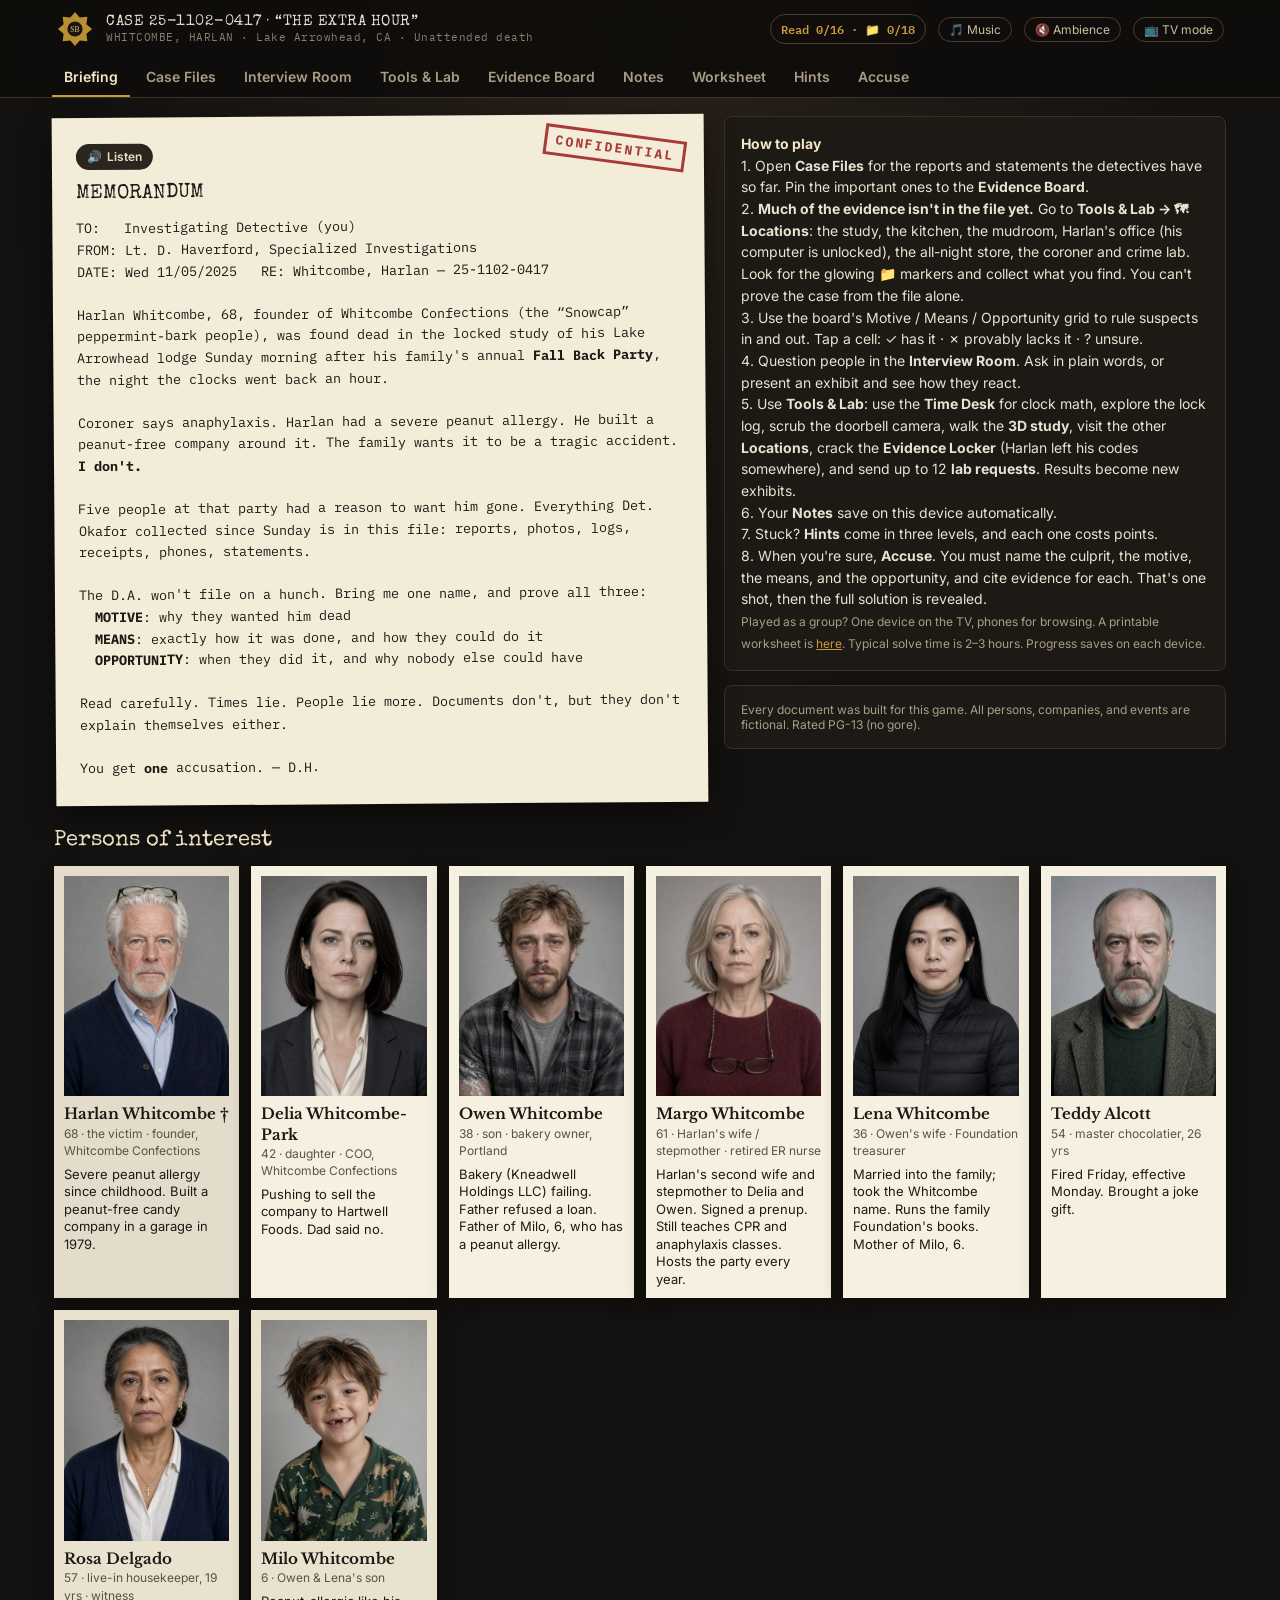
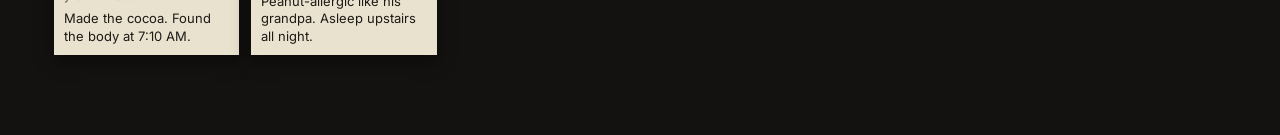
==== commit de05f81e: "Listen button: read case files and the briefing memo aloud Adds a Listen/Stop toggle to the document" ====
--- a/case/index.html
+++ b/case/index.html
@@ -58,6 +58,8 @@
 .vtools{position:sticky;top:0;display:flex;gap:8px;justify-content:space-between;align-items:center;padding:10px 14px;background:#0e0c0a;border-bottom:1px solid #332a20;z-index:2}
 .vtools button{background:#2a231b;border:1px solid #4a3d2c;color:#eadfc4;border-radius:6px;padding:7px 12px;font-size:13px}
 .vtools .vt{font:600 13px 'IBM Plex Mono';color:#d8c8a0;overflow:hidden;text-overflow:ellipsis;white-space:nowrap}
+.lsn[aria-pressed=true]{background:#5a3a1c!important;border-color:#b8862f!important;color:#fff3d6!important}.lsn.busy{animation:lsnp 1.2s ease-in-out infinite}@keyframes lsnp{50%{opacity:.55}}@media(prefers-reduced-motion:reduce){.lsn.busy{animation:none}}
+.lsn-row{margin:0 0 8px}.lsn-row .lsn{background:#2a251f;color:#eadfc4}
 .vbody{max-width:860px;margin:20px auto 60px;padding:0 10px}
 /* documents */
 .doc{background:var(--paper2);color:var(--ink);padding:28px 30px;box-shadow:0 12px 40px rgba(0,0,0,.6);font-family:'IBM Plex Mono',monospace;font-size:13px;line-height:1.55;position:relative;overflow-x:auto}
@@ -355,6 +357,7 @@
  <div class="brief">
   <div class="memo">
    <div class="stamp">CONFIDENTIAL</div>
+   <div class="lsn-row"><button type="button" class="pill lsn" id="memolsn" aria-pressed="false" aria-label="Listen: read this memo aloud">🔊 <span class="lbl">Listen</span></button></div>
    <h3>MEMORANDUM</h3>
    TO: &nbsp;&nbsp;Investigating Detective (you)<br>
    FROM: Lt. D. Haverford, Specialized Investigations<br>
@@ -441,7 +444,7 @@
 </section>
 </main>
 
-<div class="viewer" id="viewer" role="dialog" aria-modal="true" aria-labelledby="vtitle"><div class="vtools"><button id="vprev" aria-label="Previous file">‹</button><span class="vt" id="vtitle"></span><span class="vbtns"><button id="vpin" aria-label="Pin to board">📌<span class="pl"> Pin</span></button> <button id="vnext" aria-label="Next file">›</button> <button id="vclose" aria-label="Close">✕</button></span></div><div class="vbody" id="vbody"></div></div>
+<div class="viewer" id="viewer" role="dialog" aria-modal="true" aria-labelledby="vtitle"><div class="vtools"><button id="vprev" aria-label="Previous file">‹</button><span class="vt" id="vtitle"></span><span class="vbtns"><button id="vlsn" class="lsn" aria-pressed="false" aria-label="Listen: read this file aloud">🔊<span class="pl"> Listen</span></button> <button id="vpin" aria-label="Pin to board">📌<span class="pl"> Pin</span></button> <button id="vnext" aria-label="Next file">›</button> <button id="vclose" aria-label="Close">✕</button></span></div><div class="vbody" id="vbody"></div></div>
 <div class="toast" id="toast"></div>
 <template id="d-R1" data-g="Official reports" data-t="Incident / Crime Report">
 <div class="doc">
@@ -1147,9 +1150,9 @@
 function updPill(){const n=Object.keys(st.seen).filter(k=>ALLD.some(d=>d.id==k)&&DOCS.some(d=>d.id==k)).length;const f=Object.keys(EVID).filter(id=>st.found[id]).length,ft=Object.keys(EVID).length;$('#pill').textContent=st.locked?`Score ${st.score}/100`:`Read ${n}/${DOCS.filter(d=>ALLD.includes(d)).length} · 📁 ${f}/${ft}`}
 $('#groups').onclick=e=>{const f=e.target.closest('.folder');if(f)openDoc(DOCS.findIndex(d=>d.id==f.dataset.id))};
 let cur=0;
-function openDoc(i){cur=(i+DOCS.length)%DOCS.length;const d=DOCS[cur];$('#vtitle').textContent=`${d.id} · ${d.el.dataset.t.replace(/&amp;/g,'&')}`;$('#vbody').innerHTML='';$('#vbody').appendChild(d.el.content.cloneNode(true));const PM={S1:'rosa',S2:'margo',S3:'delia',S4:'owen',S5:'kira',S6:'teddy'};if(PM[d.id]){const hd=$('#vbody .hd');if(hd)hd.insertAdjacentHTML('afterbegin',`<img src="img/${PM[d.id]}.jpg" alt="" style="width:84px;height:112px;object-fit:cover;border:1px solid #777;margin-right:4px">`)}$('#vbody').insertAdjacentHTML('beforeend','<p class="small" style="text-align:center;margin-top:14px">Tap a photo to zoom in.</p>');$('#vbody').querySelectorAll('.photo svg').forEach(s=>{s.style.cursor='zoom-in';s.onclick=()=>{const z=s.dataset.z!='1';s.dataset.z=z?'1':'0';s.style.width=z?'250%':'100%';s.style.cursor=z?'zoom-out':'zoom-in';s.parentElement.style.overflow='auto'}});$('#vpin').innerHTML=st.pins[d.id]?'📌<span class="pl"> Unpin</span>':'📌<span class="pl"> Pin</span>';$('#viewer').classList.add('on');$('#viewer').scrollTop=0;document.body.style.overflow='hidden';st.seen[d.id]=1;save();clickSnd()}
-function closeDoc(){$('#viewer').classList.remove('on');document.body.style.overflow='';renderFiles()}
-$('#vclose').onclick=closeDoc;$('#vprev').onclick=()=>openDoc(cur-1);$('#vnext').onclick=()=>openDoc(cur+1);
+function openDoc(i){if(lsnOn())ttsStop();cur=(i+DOCS.length)%DOCS.length;const d=DOCS[cur];$('#vtitle').textContent=`${d.id} · ${d.el.dataset.t.replace(/&amp;/g,'&')}`;$('#vbody').innerHTML='';$('#vbody').appendChild(d.el.content.cloneNode(true));const PM={S1:'rosa',S2:'margo',S3:'delia',S4:'owen',S5:'kira',S6:'teddy'};if(PM[d.id]){const hd=$('#vbody .hd');if(hd)hd.insertAdjacentHTML('afterbegin',`<img src="img/${PM[d.id]}.jpg" alt="" style="width:84px;height:112px;object-fit:cover;border:1px solid #777;margin-right:4px">`)}$('#vbody').insertAdjacentHTML('beforeend','<p class="small vhint" style="text-align:center;margin-top:14px">Tap a photo to zoom in.</p>');$('#vbody').querySelectorAll('.photo svg').forEach(s=>{s.style.cursor='zoom-in';s.onclick=()=>{const z=s.dataset.z!='1';s.dataset.z=z?'1':'0';s.style.width=z?'250%':'100%';s.style.cursor=z?'zoom-out':'zoom-in';s.parentElement.style.overflow='auto'}});$('#vpin').innerHTML=st.pins[d.id]?'📌<span class="pl"> Unpin</span>':'📌<span class="pl"> Pin</span>';$('#viewer').classList.add('on');$('#viewer').scrollTop=0;document.body.style.overflow='hidden';st.seen[d.id]=1;save();clickSnd()}
+function closeDoc(){if(lsnOn())ttsStop();$('#viewer').classList.remove('on');document.body.style.overflow='';renderFiles()}
+$('#vclose').onclick=closeDoc;$('#vlsn').onclick=()=>{if(lsnOn())return ttsStop();const d=DOCS[cur];lsnPlay('Exhibit '+d.id+'. '+d.el.dataset.t.replace(/&amp;/g,'&')+'. '+lsnText($('#vbody')),$('#vlsn'))};$('#vprev').onclick=()=>openDoc(cur-1);$('#vnext').onclick=()=>openDoc(cur+1);
 $('#vpin').onclick=()=>{const id=DOCS[cur].id;if(st.pins[id])delete st.pins[id];else st.pins[id]=1;save();$('#vpin').innerHTML=st.pins[id]?'📌<span class="pl"> Unpin</span>':'📌<span class="pl"> Pin</span>';toast(st.pins[id]?'Pinned to board':'Unpinned')};
 document.addEventListener('keydown',e=>{if(!$('#viewer').classList.contains('on'))return;if(e.key=='Escape')closeDoc();if(e.key=='ArrowRight')openDoc(cur+1);if(e.key=='ArrowLeft')openDoc(cur-1)});
 // board
@@ -1285,7 +1288,7 @@
 if(st.voice===undefined){st.voice=true;save()}
 function ttsUnlock(){try{if(!tts.ctx){const C=window.AudioContext||window.webkitAudioContext;if(C)tts.ctx=new C()}if(tts.ctx&&tts.ctx.state=='suspended')tts.ctx.resume()}catch(e){}}
 function setTalking(k){tts.k=k;const im=document.querySelector('#ivroom .por img');if(im)im.classList.toggle('talking',!!k&&k==ivCur);pvTalk(!!k&&k==ivCur);if(window.CaseBGM)CaseBGM.setDuck(!!k,'tts')}
-function ttsStop(){tts.gen++;try{tts.src&&tts.src.stop()}catch(e){}tts.src=null;try{window.speechSynthesis&&speechSynthesis.cancel()}catch(e){}setTalking(null)}
+function ttsStop(){tts.gen++;try{tts.src&&tts.src.stop()}catch(e){}tts.src=null;try{window.speechSynthesis&&speechSynthesis.cancel()}catch(e){}setTalking(null);lsnUI()}
 function sayText(html){const d=document.createElement('div');d.innerHTML=html;d.querySelectorAll('i,em,.small').forEach(x=>x.remove());return d.textContent.replace(/[“”"]/g,'').replace(/\s+/g,' ').trim()}
 function sents(t){const raw=t.match(/[^.!?…]+(?:[.!?…]+|$)/g)||[];const out=[];raw.forEach(x=>{x=x.trim();if(!x)return;if(out.length&&out[out.length-1].length<30)out[out.length-1]+=' '+x;else out.push(x)});return out.filter(x=>/[a-z]/i.test(x))}
 async function ttsFetch(k,text){const ctl=new AbortController();const tm=setTimeout(()=>ctl.abort(),25000);try{const r=await fetch(LIVE+'/api/tts',{method:'POST',headers:{'Content-Type':'application/json'},signal:ctl.signal,body:JSON.stringify({character:k,text})});if(!r.ok)throw new Error('tts '+r.status);const ab=await r.arrayBuffer();return await tts.ctx.decodeAudioData(ab)}finally{clearTimeout(tm)}}
@@ -1300,6 +1303,37 @@
    setTalking(null);clearTimeout(guard);return}
   catch(e){if(g!=tts.gen)return;await browserSay(k,ss.slice(i),g,st1);if(g==tts.gen)setTalking(null);clearTimeout(guard);return}}
  await browserSay(k,ss,g,st1);if(g==tts.gen)setTalking(null);clearTimeout(guard)}
+// ===== Listen: the Lieutenant reads a document aloud. Uses the laptop's narrator voice when the Puzzle Master is reachable, else this device's own voice =====
+var LSN={g:0,btn:null};VOXB.lt={p:.8,r:.95};
+function lsnOn(){return !!(LSN&&LSN.g&&LSN.g==tts.gen)}
+function lsnUI(state){if(!LSN)return;const on=lsnOn();if(!on)LSN.g=0;document.querySelectorAll('.lsn').forEach(b=>{const me=on&&b==LSN.btn;b.setAttribute('aria-pressed',me?'true':'false');b.classList.toggle('busy',me&&state=='load');
+  const isPill=b.classList.contains('pill');b.innerHTML=me?(isPill?'■ <span class="lbl">Stop</span>':'■<span class="pl"> Stop</span>'):(isPill?'🔊 <span class="lbl">Listen</span>':'🔊<span class="pl"> Listen</span>');
+  b.setAttribute('aria-label',me?'Stop reading':(b.id=='vlsn'?'Listen: read this file aloud':'Listen: read this memo aloud'))})}
+// document text only: no pictures, buttons or hints; table cells become short spoken lists
+function lsnText(root){const c=root.cloneNode(true);c.querySelectorAll('svg,img,script,style,button,.vhint,.stamp,.lsn-row').forEach(x=>x.remove());
+ const out=[];const BL=/^(P|DIV|H[1-6]|LI|TR|TABLE|BLOCKQUOTE|UL|OL|SECTION|TBODY)$/;
+ const walk=n=>{if(n.nodeType==3){out.push(n.textContent);return}if(n.nodeType!=1)return;const t=n.tagName;if(t=='BR'){out.push('\n');return}
+  n.childNodes.forEach(walk);if(t=='TD'||t=='TH'){out.push(' ;; ');return}
+  const pa=n.parentNode;if(pa&&pa.classList&&pa.classList.contains('fld')&&[...pa.children].indexOf(n)%2==0){out.push(': ');return}if(BL.test(t))out.push('\n')};
+ walk(c);
+ return out.join('').replace(/\u00a0/g,' ').split('\n').map(l=>l.replace(/(\s*;;\s*)+$/,'').replace(/\s*;;\s*/g,', ').replace(/\s+/g,' ').trim()).filter(l=>/[a-z0-9]/i.test(l)).map((l,i,A)=>/[.!?…:;,]["”’)]?$/.test(l)?l.replace(/[:;,]$/,'.'):(A[i+1]&&/^[a-z]/.test(A[i+1])?l:l+'.')).join(' ')
+  .replace(/\s*→\s*/g,' to ').replace(/•+/g,' ').replace(/\s*[·|]\s*/g,', ').replace(/[*_#~^]/g,' ').replace(/[\u{1F000}-\u{1FFFF}\u{2600}-\u{27BF}\u{2B00}-\u{2BFF}\u{FE0F}\u{200D}]/gu,'').replace(/\s+([,.])/g,'$1').replace(/([.!?…])\s*,/g,'$1').replace(/([,.]){2,}/g,'$1').replace(/\s+/g,' ').trim()}
+// sentence-ish chunks for the voice: don't break on initials, titles or decimals; short first chunk so it starts quickly
+function lsnChunks(t){const pcs=t.match(/[^.!?…]*[.!?…]+["”’)]*\s*|[^.!?…]+$/g)||[];const ss=[];
+ const ABR=/(?:^|[\s(])(?:[A-Z]|Mr|Mrs|Ms|Dr|Dep|Det|Lt|Sgt|Capt|St|Ave|Rd|No|Inc|Co|Corp|Jr|Sr|vs|approx|Ltd|Ore|Calif|Mt|Ft|[ap]\.m|e\.g|i\.e|etc|U\.S)\.["”’)]*\s*$/;
+ pcs.forEach(x=>{if(ss.length&&(ABR.test(ss[ss.length-1])||/^\s*[a-z0-9$%)]/.test(x)))ss[ss.length-1]+=x;else ss.push(x)});
+ const out=[];let cur='';const lim=()=>out.length?360:170;
+ const push=x=>{x=x.trim();if(x)out.push(x)};
+ ss.map(x=>x.trim()).filter(Boolean).forEach(x=>{while(x.length>380){let k=x.lastIndexOf(', ',360);if(k<120)k=x.lastIndexOf(' ',360);if(k<1)k=360;if(cur){push(cur);cur=''}push(x.slice(0,k+1));x=x.slice(k+1).trim()}
+  if(cur&&(cur+' '+x).length>lim()){push(cur);cur=x}else cur=cur?cur+' '+x:x});push(cur);
+ return out.filter(x=>/[a-z]/i.test(x))}
+async function lsnPlay(text,btn){ttsUnlock();ttsStop();const ch=lsnChunks(text);if(!ch.length)return;const g=++tts.gen;LSN.g=g;LSN.btn=btn;lsnUI('load');
+ const done=()=>{if(g==tts.gen)setTalking(null);if(LSN.g==g)LSN.g=0;lsnUI()};let i=0;
+ if(liveOK&&ttsSrv!==false&&tts.ctx){try{const pf=x=>{const pr=ttsFetch('lt',x);pr.catch(()=>{});return pr};const jobs=ch.map((x,j)=>j<2?pf(x):null);
+   for(;i<ch.length;i++){if(i+2<ch.length&&!jobs[i+2])jobs[i+2]=pf(ch[i+2]);const buf=await jobs[i];if(g!=tts.gen)return done();lsnUI('play');setTalking('lt');await playBuf(buf,g);if(g!=tts.gen)return done()}
+   return done()}catch(e){if(g!=tts.gen)return done();lsnUI('play')}}
+ else if(!liveOK&&!liveChecking)liveCheck(4000);
+ await browserSay('lt',ch.slice(i),g,()=>{if(g==tts.gen)lsnUI('play')});done()}
 // typed-out subtitle for the newest answer, paced to the voice when one is speaking
 function typeOut(el,cps){const w=document.createTreeWalker(el,NodeFilter.SHOW_TEXT);const ns=[];while(w.nextNode())ns.push(w.currentNode);const spans=[];
  ns.forEach(n=>{const f=document.createDocumentFragment();n.textContent.split(/(\s+)/).forEach(tok=>{if(!tok)return;if(/^\s+$/.test(tok)){f.appendChild(document.createTextNode(tok));return}const sp=document.createElement('span');sp.className='tw';sp.textContent=tok;spans.push(sp);f.appendChild(sp)});n.parentNode.replaceChild(f,n)});
@@ -1367,6 +1401,7 @@
 if(st.tv){setTV(1,false);document.addEventListener('pointerdown',()=>{wakeOn();ttsUnlock()},{once:true})}
 document.addEventListener('pointerdown',ttsUnlock,{once:true});
 liveCheck();
+$('#memolsn').onclick=()=>{if(lsnOn())return ttsStop();lsnPlay(lsnText(document.querySelector('#v-brief .memo')),$('#memolsn'))};
 document.addEventListener('click',e=>{if(e.target.closest&&e.target.closest('.pm-retry')){toast('Connecting… If the browser asks to allow access to devices on your local network, choose Allow.');liveCheck(25000)}});
 $('#ivpick').onclick=e=>{const b=e.target.closest('button');if(b){ttsStop();micStop();ivCur=b.dataset.p;ivSwitch(false);renderIV()}};
 function ivSwitch(o){const v=$('#v-interview'),b=$('#ivswitch');if(!v||!b)return;v.classList.toggle('pickopen',o);b.setAttribute('aria-expanded',o);b.textContent=o?'✕ Close list':'👥 Switch person'}
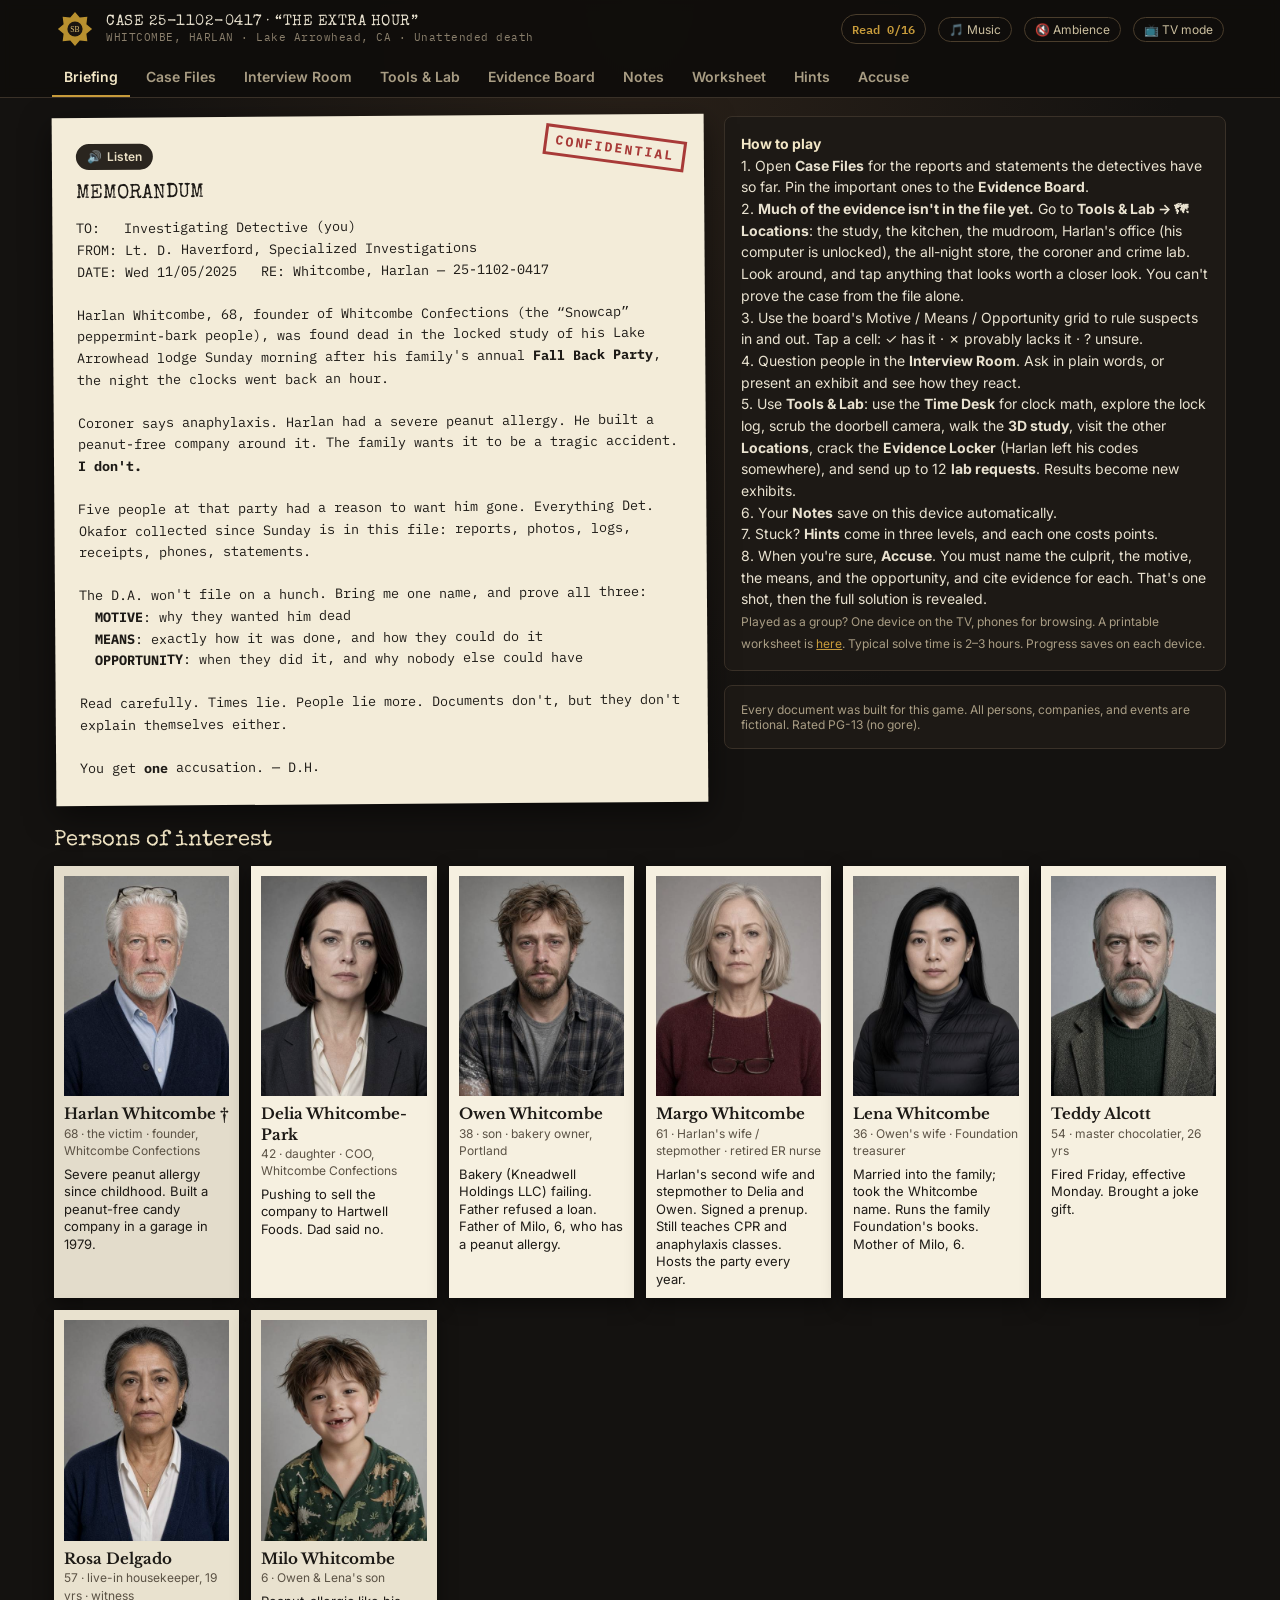
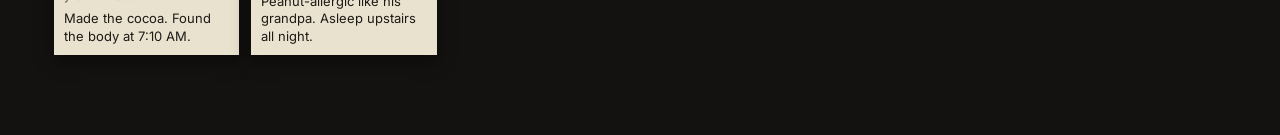
==== commit 0822212a: "Difficulty tuning: no evidence highlighting, no object list, no hidden-evidence counts Matthew's cal" ====
--- a/case/index.html
+++ b/case/index.html
@@ -376,7 +376,7 @@
    <div class="panel" style="line-height:1.55;font-size:14px">
     <b style="color:#f3e7c6">How to play</b><br>
     1. Open <b>Case Files</b> for the reports and statements the detectives have so far. Pin the important ones to the <b>Evidence Board</b>.<br>
-    2. <b>Much of the evidence isn't in the file yet.</b> Go to <b>Tools &amp; Lab → 🗺 Locations</b>: the study, the kitchen, the mudroom, Harlan's office (his computer is unlocked), the all-night store, the coroner and crime lab. Look for the glowing 📁 markers and collect what you find. You can't prove the case from the file alone.<br>
+    2. <b>Much of the evidence isn't in the file yet.</b> Go to <b>Tools &amp; Lab → 🗺 Locations</b>: the study, the kitchen, the mudroom, Harlan's office (his computer is unlocked), the all-night store, the coroner and crime lab. Look around, and tap anything that looks worth a closer look. You can't prove the case from the file alone.<br>
     3. Use the board's Motive / Means / Opportunity grid to rule suspects in and out. Tap a cell: ✓ has it · ✗ provably lacks it · ? unsure.<br>
     4. Question people in the <b>Interview Room</b>. Ask in plain words, or present an exhibit and see how they react.<br>
     5. Use <b>Tools &amp; Lab</b>: use the <b>Time Desk</b> for clock math, explore the lock log, scrub the doorbell camera, walk the <b>3D study</b>, visit the other <b>Locations</b>, crack the <b>Evidence Locker</b> (Harlan left his codes somewhere), and send up to 12 <b>lab requests</b>. Results become new exhibits.<br>
@@ -1146,8 +1146,8 @@
  st.lab.forEach(r=>{const x=BLOB.lab[r];if(x&&x[0])addDoc(x[0],x[1],x[2],'Lab results')})}
 restoreUnl();
 Object.keys(st.sup||{}).forEach(id=>BLOB.supp[id]&&addDoc(id,BLOB.supp[id][0],BLOB.supp[id][1],'Witness statements'));
-function renderFiles(){const gs=[...new Set(DOCS.map(d=>d.g))];const nl=Object.keys(EVID).filter(id=>!st.found[id]).length;$('#groups').innerHTML=(nl?`<div class="panel small fieldnote" style="margin:0 0 14px;border-color:#b8862f">🔒 <b>${nl} more exhibit${nl>1?'s are':' is'} still out in the field.</b> Scene photos, lab reports, records and emails turn up at the places they came from. Go to <a href="#" id="fngo" style="color:var(--accent)">🗺 Locations</a> (in Tools &amp; Lab), look for the glowing 📁 markers, and collect them. Anything you collect lands here and on your board.</div>`:'')+gs.map(g=>`<h4>${g}</h4><div class="files">${DOCS.filter(d=>d.g==g).map(d=>`<button class="folder${st.pins[d.id]?' pinned':''}" data-id="${d.id}"><div class="id">EXHIBIT ${d.id}</div><div class="nm">${d.t}</div>${st.seen[d.id]?'<span class="seen">✓ read</span>':''}</button>`).join('')}</div>`).join('');const fg=$('#fngo');if(fg)fg.onclick=e=>{e.preventDefault();tool='places';$$('#toolnav button').forEach(x=>x.classList.toggle('on',x.dataset.t=='places'));show('tools');renderTool()};updPill()}
-function updPill(){const n=Object.keys(st.seen).filter(k=>ALLD.some(d=>d.id==k)&&DOCS.some(d=>d.id==k)).length;const f=Object.keys(EVID).filter(id=>st.found[id]).length,ft=Object.keys(EVID).length;$('#pill').textContent=st.locked?`Score ${st.score}/100`:`Read ${n}/${DOCS.filter(d=>ALLD.includes(d)).length} · 📁 ${f}/${ft}`}
+function renderFiles(){const gs=[...new Set(DOCS.map(d=>d.g))];$('#groups').innerHTML=`<div class="panel small fieldnote" style="margin:0 0 14px;border-color:#b8862f">🔒 <b>Not everything is in this file.</b> Scene photos, lab reports, records and emails turn up at the places they came from. Go to <a href="#" id="fngo" style="color:var(--accent)">🗺 Locations</a> (in Tools &amp; Lab), look around, and tap whatever catches your eye. Anything you collect lands here and on your board.</div>`+gs.map(g=>`<h4>${g}</h4><div class="files">${DOCS.filter(d=>d.g==g).map(d=>`<button class="folder${st.pins[d.id]?' pinned':''}" data-id="${d.id}"><div class="id">EXHIBIT ${d.id}</div><div class="nm">${d.t}</div>${st.seen[d.id]?'<span class="seen">✓ read</span>':''}</button>`).join('')}</div>`).join('');const fg=$('#fngo');if(fg)fg.onclick=e=>{e.preventDefault();tool='places';$$('#toolnav button').forEach(x=>x.classList.toggle('on',x.dataset.t=='places'));show('tools');renderTool()};updPill()}
+function updPill(){const n=Object.keys(st.seen).filter(k=>ALLD.some(d=>d.id==k)&&DOCS.some(d=>d.id==k)).length;$('#pill').textContent=st.locked?`Score ${st.score}/100`:`Read ${n}/${DOCS.filter(d=>ALLD.includes(d)).length}`}
 $('#groups').onclick=e=>{const f=e.target.closest('.folder');if(f)openDoc(DOCS.findIndex(d=>d.id==f.dataset.id))};
 let cur=0;
 function openDoc(i){if(lsnOn())ttsStop();cur=(i+DOCS.length)%DOCS.length;const d=DOCS[cur];$('#vtitle').textContent=`${d.id} · ${d.el.dataset.t.replace(/&amp;/g,'&')}`;$('#vbody').innerHTML='';$('#vbody').appendChild(d.el.content.cloneNode(true));const PM={S1:'rosa',S2:'margo',S3:'delia',S4:'owen',S5:'kira',S6:'teddy'};if(PM[d.id]){const hd=$('#vbody .hd');if(hd)hd.insertAdjacentHTML('afterbegin',`<img src="img/${PM[d.id]}.jpg" alt="" style="width:84px;height:112px;object-fit:cover;border:1px solid #777;margin-right:4px">`)}$('#vbody').insertAdjacentHTML('beforeend','<p class="small vhint" style="text-align:center;margin-top:14px">Tap a photo to zoom in.</p>');$('#vbody').querySelectorAll('.photo svg').forEach(s=>{s.style.cursor='zoom-in';s.onclick=()=>{const z=s.dataset.z!='1';s.dataset.z=z?'1':'0';s.style.width=z?'250%':'100%';s.style.cursor=z?'zoom-out':'zoom-in';s.parentElement.style.overflow='auto'}});$('#vpin').innerHTML=st.pins[d.id]?'📌<span class="pl"> Unpin</span>':'📌<span class="pl"> Pin</span>';$('#viewer').classList.add('on');$('#viewer').scrollTop=0;document.body.style.overflow='hidden';st.seen[d.id]=1;save();clickSnd()}
@@ -1304,7 +1304,7 @@
   catch(e){if(g!=tts.gen)return;await browserSay(k,ss.slice(i),g,st1);if(g==tts.gen)setTalking(null);clearTimeout(guard);return}}
  await browserSay(k,ss,g,st1);if(g==tts.gen)setTalking(null);clearTimeout(guard)}
 // ===== Listen: the Lieutenant reads a document aloud. Uses the laptop's narrator voice when the Puzzle Master is reachable, else this device's own voice =====
-var LSN={g:0,btn:null};VOXB.lt={p:.8,r:.95};
+var LSN={g:0,btn:null};VOXB.lt={p:.8,r:.95};const LSN_VOICE='teddy'; // laptop narrator = Kokoro am_onyx (Matthew's pick); 'lt' stays the internal speaker tag so no suspect portrait animates
 function lsnOn(){return !!(LSN&&LSN.g&&LSN.g==tts.gen)}
 function lsnUI(state){if(!LSN)return;const on=lsnOn();if(!on)LSN.g=0;document.querySelectorAll('.lsn').forEach(b=>{const me=on&&b==LSN.btn;b.setAttribute('aria-pressed',me?'true':'false');b.classList.toggle('busy',me&&state=='load');
   const isPill=b.classList.contains('pill');b.innerHTML=me?(isPill?'■ <span class="lbl">Stop</span>':'■<span class="pl"> Stop</span>'):(isPill?'🔊 <span class="lbl">Listen</span>':'🔊<span class="pl"> Listen</span>');
@@ -1329,7 +1329,7 @@
  return out.filter(x=>/[a-z]/i.test(x))}
 async function lsnPlay(text,btn){ttsUnlock();ttsStop();const ch=lsnChunks(text);if(!ch.length)return;const g=++tts.gen;LSN.g=g;LSN.btn=btn;lsnUI('load');
  const done=()=>{if(g==tts.gen)setTalking(null);if(LSN.g==g)LSN.g=0;lsnUI()};let i=0;
- if(liveOK&&ttsSrv!==false&&tts.ctx){try{const pf=x=>{const pr=ttsFetch('lt',x);pr.catch(()=>{});return pr};const jobs=ch.map((x,j)=>j<2?pf(x):null);
+ if(liveOK&&ttsSrv!==false&&tts.ctx){try{const pf=x=>{const pr=ttsFetch(LSN_VOICE,x);pr.catch(()=>{});return pr};const jobs=ch.map((x,j)=>j<2?pf(x):null);
    for(;i<ch.length;i++){if(i+2<ch.length&&!jobs[i+2])jobs[i+2]=pf(ch[i+2]);const buf=await jobs[i];if(g!=tts.gen)return done();lsnUI('play');setTalking('lt');await playBuf(buf,g);if(g!=tts.gen)return done()}
    return done()}catch(e){if(g!=tts.gen)return done();lsnUI('play')}}
  else if(!liveOK&&!liveChecking)liveCheck(4000);
@@ -1476,9 +1476,9 @@
 const _rtP=renderTool;renderTool=function(){if(tool!='places')return _rtP();
  const cnt=k=>{const ids=Object.keys(PL.OBS).filter(id=>Object.values((PL.locs[k]||{}).views||{}).some(v=>v.hots.some(h=>h.obs===id)));return [ids.filter(id=>st.v3[id]).length,ids.length]};
  const n3=Object.keys(st.v3).filter(id=>V3D[id]).length;const evc=k=>{const ids=Object.keys(EVID).filter(id=>EVID[id].includes(k));return [ids.filter(id=>st.found[id]).length,ids.length]};
- $('#toolbox').innerHTML=`<div class="panel placesp"><b style="color:#f3e7c6">🗺 Locations</b> <span class="small">Go and look for yourself. Much of the evidence is <b>not</b> in your case file yet: scene photos, lab results, records and emails are waiting at the places they came from. Walk the house, check Harlan’s office, drive down the hill, visit the coroner. Glowing 📁 markers show evidence you can collect; other details can be logged as observations. Everything lands in Case Files and on your board.</span>
+ $('#toolbox').innerHTML=`<div class="panel placesp"><b style="color:#f3e7c6">🗺 Locations</b> <span class="small">Go and look for yourself. Much of the evidence is <b>not</b> in your case file yet: scene photos, lab results, records and emails are waiting at the places they came from. Walk the house, check Harlan’s office, drive down the hill, visit the coroner. Look closely and tap anything interesting: some things can be collected as evidence, other details can be logged as observations. Everything lands in Case Files and on your board.</span>
  <svg viewBox="0 0 900 150" style="width:100%;height:auto;display:block;margin:12px 0" aria-label="Map"><rect width="900" height="150" rx="12" fill="#14110d" stroke="#3a3024"/><path d="M120 75 C 300 30, 420 120, 560 72 S 760 40, 800 80" fill="none" stroke="#6b5a3e" stroke-width="3" stroke-dasharray="7 6"/><g font-family="Georgia,serif" fill="#f3e7c6" font-size="15"><circle cx="120" cy="75" r="9" fill="#b8862f"/><text x="120" y="108" text-anchor="middle">Larkspur Lodge</text><text x="120" y="126" text-anchor="middle" font-size="11" fill="#b9ab8a">Lake Arrowhead · study, kitchen, mudroom</text><path d="M120 75 L 285 36" stroke="#6b5a3e" stroke-width="2" stroke-dasharray="4 5"/><circle cx="290" cy="34" r="7" fill="#9a7a3a"/><text x="300" y="22" font-size="13">Whitcombe HQ</text><text x="300" y="52" font-size="11" fill="#b9ab8a">Blue Jay · 10 min</text><text x="800" y="128" text-anchor="middle" font-size="11" fill="#b9ab8a">autopsy suite + crime lab</text><circle cx="470" cy="85" r="7" fill="#8a7350"/><text x="470" y="62" text-anchor="middle">Rim Fuel &amp; Market</text><text x="470" y="112" text-anchor="middle" font-size="11" fill="#b9ab8a">Running Springs · 15 min</text><circle cx="800" cy="80" r="7" fill="#5f7a80"/><text x="800" y="58" text-anchor="middle">Coroner &amp; crime lab</text><text x="800" y="108" text-anchor="middle" font-size="11" fill="#b9ab8a">San Bernardino · ~45 min</text></g></svg>
- <div class="placegrid">${PL.order.map(k=>{const m=PL.meta[k];const c=m.three?[n3,4]:cnt(k);const e=evc(k);return `<button class="placecard" data-k="${k}" type="button"><img src="places/${m.thumb}" alt="" loading="lazy"><b>${m.t}</b><span>${m.sub}</span><i title="evidence collected · observations logged">${e[1]?`📁 ${e[0]}/${e[1]} · `:''}📝 ${c[0]}/${c[1]}</i></button>`}).join('')}</div></div>`;
+ <div class="placegrid">${PL.order.map(k=>{const m=PL.meta[k];return `<button class="placecard" data-k="${k}" type="button"><img src="places/${m.thumb}" alt="" loading="lazy"><b>${m.t}</b><span>${m.sub}</span></button>`}).join('')}</div></div>`;
  $$('.placecard').forEach(b=>b.onclick=()=>{const k=b.dataset.k;if(PL.meta[k].three)open3D();else openPlace(k)})};
 window.addEventListener('message',e=>{if(e.origin!==location.origin)return;const m=e.data;if(!m||m.src!=='study3d')return;
  if(m.t=='close')close3D();
@@ -1487,7 +1487,7 @@
  if(m.t=='pin'&&!DOCS.find(d=>d.id==m.id))toast(m.id+' is not in your files yet');
  if(m.t=='obs'&&V3D[m.id]){const n=!st.v3[m.id];st.v3[m.id]=1;addDoc(m.id,V3D[m.id][0],V3D[m.id][1],'3D walkthrough');st.pins[m.id]=1;save();toast(n?'New exhibit '+m.id+' logged and pinned':'Already logged: '+m.id)}});
 const _rt0=renderTool;renderTool=function(){if(tool!='study')return _rt0();const n=Object.keys(st.v3).length;
- $('#toolbox').innerHTML=`<div class="panel"><b style="color:#f3e7c6">The study, as found (3D)</b> <span class="small">A walk-through reconstruction from the 08:14 photo series. Drag to look around, pinch or scroll to zoom, tap objects to inspect. Objects marked 📁 hold scene evidence you can collect into your Case Files (photos, the lock history, the printer log). A few things can only be noticed in the room itself and can be logged as observations.</span><div style="margin:12px 0"><button class="btn" id="go3d" style="padding:10px 16px;font-size:15px">🧊 Enter the study</button></div><div class="small">Observations logged: ${n}${n?' ('+Object.keys(st.v3).join(', ')+')':''}. Needs WebGL; works on phones.</div></div>`;
+ $('#toolbox').innerHTML=`<div class="panel"><b style="color:#f3e7c6">The study, as found (3D)</b> <span class="small">A walk-through reconstruction from the 08:14 photo series. Drag to look around, pinch or scroll to zoom, tap objects to inspect. Some objects hold scene evidence you can collect into your Case Files, and a few things can only be noticed in the room itself and logged as observations. Look around and tap whatever catches your eye.</span><div style="margin:12px 0"><button class="btn" id="go3d" style="padding:10px 16px;font-size:15px">🧊 Enter the study</button></div><div class="small">Observations logged: ${n}${n?' ('+Object.keys(st.v3).join(', ')+')':''}. Needs WebGL; works on phones.</div></div>`;
  $('#go3d').onclick=open3D};
 
 // ---- lock explorer needs the lock data (X1) ----
